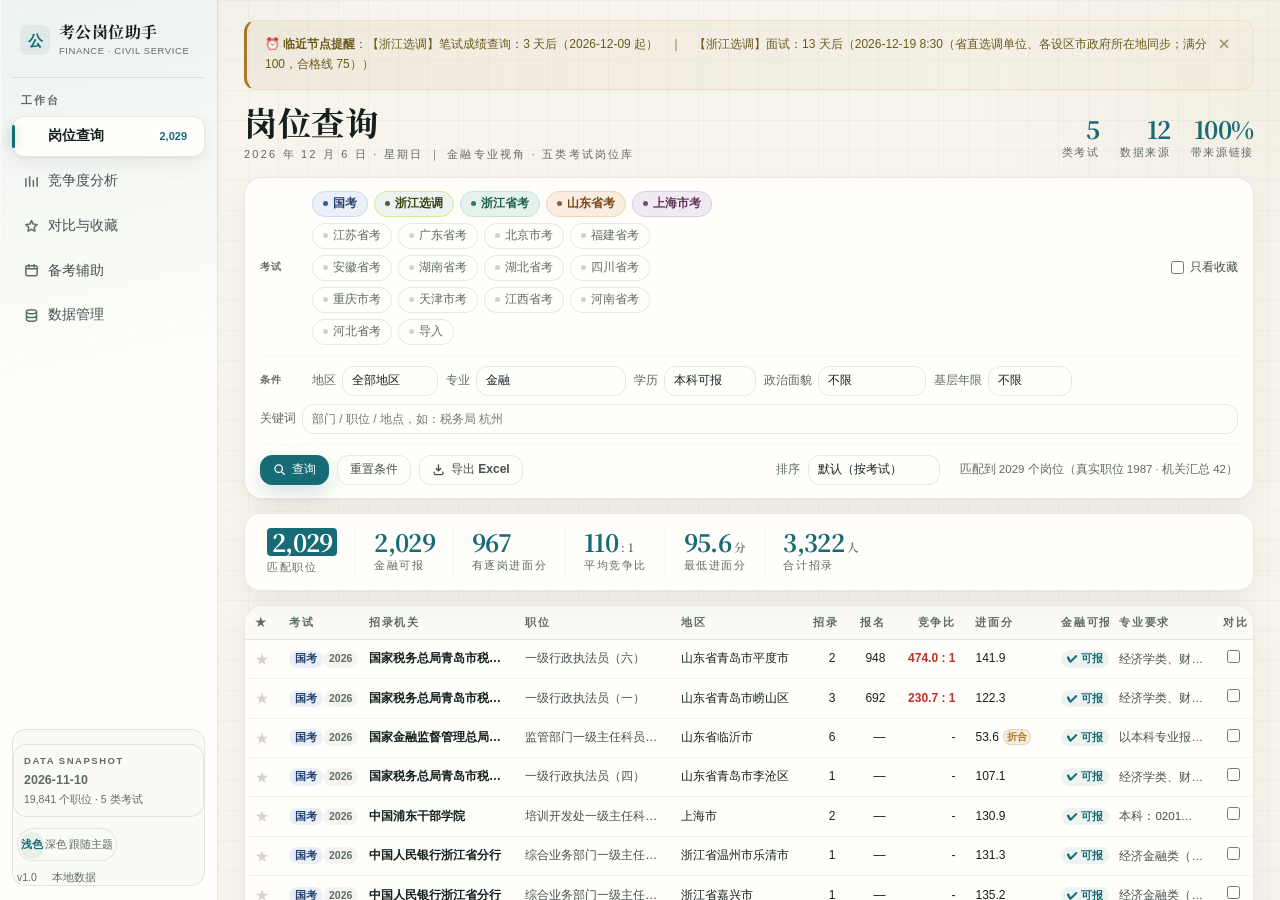
==== hub/modules/gongkao/index.html @ 9f4f44d5 "perf: gzip 考公逐岗与搜索索引，发布包 84MB→16MB - 考公 28 个逐岗 JSON 源移到 data-src/，发布为 .json.gz（64MB→3.8MB） - 搜索索引改为 " ====
<!DOCTYPE html>
<html lang="zh-CN" data-module="gongkao">
<head>
  <meta charset="UTF-8">
  <meta name="viewport" content="width=device-width, initial-scale=1.0">
  <title>考公岗位信息助手</title>
  <script>
    // 主题在 CSS 之前设置，避免深色用户启动时闪白；优先外壳传入的 hubtheme
    try {
      var t = (location.search.match(/[?&]hubtheme=(light|dark|auto)/) || [])[1] || localStorage.getItem('gk_theme') || 'light';
      var sys = window.matchMedia && matchMedia('(prefers-color-scheme: dark)').matches ? 'dark' : 'light';
      document.documentElement.dataset.theme = (t === 'auto') ? sys : t;
    } catch (e) {}
  </script>
  <link rel="stylesheet" href="../../vendor/fonts/noto-serif-sc/600.css">
  <link rel="stylesheet" href="../../vendor/fonts/noto-serif-sc/700.css">
  <link rel="stylesheet" href="style.css">
  <link rel="stylesheet" href="../../shared/hub-module.css">
</head>
<body>
<!-- 启动骨架屏：app.js 异步加载数据期间显示，加载完成后由 removeBootSplash() 淡出 -->
<div id="bootSplash" aria-hidden="true">
  <div class="boot-logo">公</div>
  <div class="boot-title">考公岗位信息助手</div>
  <div class="boot-bar"><i></i></div>
  <div class="boot-tip" id="bootTip">正在加载岗位数据…</div>
</div>
<div class="shell">

  <!-- ==================== 左栏 ==================== -->
  <aside class="sidebar">
    <div class="brand">
      <span class="logo">公</span>
      <div>
        <h1 class="brand-name">考公岗位助手</h1>
        <div class="brand-sub">FINANCE · CIVIL SERVICE</div>
      </div>
    </div>

    <div class="nav-label">工作台</div>
    <nav class="tabs" id="tabs">
      <button class="tab active" data-tab="search">
        <svg viewBox="0 0 16 16"><circle cx="7" cy="7" r="4.5"/><path d="M10.4 10.4L14 14" stroke-linecap="round"/></svg>
        <span class="tab-text">岗位查询</span>
        <span class="tab-badge" id="tabCount">—</span>
      </button>
      <button class="tab" data-tab="analysis">
        <svg viewBox="0 0 16 16"><path d="M2 13V5m4 8V3m4 10V7m4 6V4" stroke-linecap="round"/></svg>
        <span class="tab-text">竞争度分析</span>
      </button>
      <button class="tab" data-tab="compare">
        <svg viewBox="0 0 16 16"><path d="M8 1.7l1.8 3.7 4.1.6-3 2.9.7 4.1L8 11.1l-3.6 1.9.7-4.1-3-2.9 4.1-.6z" stroke-linejoin="round"/></svg>
        <span class="tab-text">对比与收藏</span>
        <span class="tab-badge" id="tabFavCount">0</span>
      </button>
      <button class="tab" data-tab="prep">
        <svg viewBox="0 0 16 16"><rect x="2" y="3" width="12" height="10.5" rx="1.6"/><path d="M2 6.2h12M5.2 1.6v2.6M10.8 1.6v2.6" stroke-linecap="round"/></svg>
        <span class="tab-text">备考辅助</span>
      </button>
      <button class="tab" data-tab="data">
        <svg viewBox="0 0 16 16"><ellipse cx="8" cy="4" rx="5.4" ry="2.2"/><path d="M2.6 4v8c0 1.2 2.4 2.2 5.4 2.2s5.4-1 5.4-2.2V4M2.6 8c0 1.2 2.4 2.2 5.4 2.2S13.4 9.2 13.4 8"/></svg>
        <span class="tab-text">数据管理</span>
      </button>
    </nav>

    <div class="side-foot">
      <div class="snap">
        <div class="snap-t">DATA SNAPSHOT</div>
        <div class="snap-d" id="snapDate">—</div>
        <div class="snap-n" id="snapCount">加载中…</div>
      </div>
      <div class="side-links">
        <div class="theme-seg" id="themeSeg" role="group" aria-label="界面主题">
          <button type="button" data-t="light">浅色</button>
          <button type="button" data-t="dark">深色</button>
          <button type="button" data-t="auto">跟随主题</button>
        </div>
      </div>
      <div class="side-links meta">
        <span id="appVersion">v1.0</span>
        <span class="sep">·</span>
        <span>本地数据</span>
      </div>
    </div>
  </aside>

  <!-- ==================== 主区 ==================== -->
  <main>
    <div id="reminderBanner" class="reminder-banner hidden"></div>

    <!-- ============ 岗位查询 ============ -->
    <section id="tab-search" class="tab-page active">
      <div class="page-head">
        <div>
          <h2>岗位查询</h2>
          <div class="meta" id="todayLabel">金融专业视角 · 五类考试岗位库</div>
        </div>
        <div class="head-stats">
          <div><b id="hExamCount">5</b><span>类考试</span></div>
          <div><b id="hSourceCount">12</b><span>数据来源</span></div>
          <div><b id="hCoverage">—</b><span>带来源链接</span></div>
        </div>
      </div>

      <div class="card filter-card">
        <div class="filter-row exam-row">
          <span class="filter-label" id="examChecksLabel">考试</span>
          <div class="checkboxes" id="examChecks" role="group" aria-labelledby="examChecksLabel">
            <label data-exam="国考"><input type="checkbox" value="国考" checked>国考</label>
            <label data-exam="浙江选调"><input type="checkbox" value="浙江选调" checked>浙江选调</label>
            <label data-exam="浙江省考"><input type="checkbox" value="浙江省考" checked>浙江省考</label>
            <label data-exam="山东省考"><input type="checkbox" value="山东省考" checked>山东省考</label>
            <label data-exam="上海市考"><input type="checkbox" value="上海市考" checked>上海市考</label>
            <label data-exam="江苏省考"><input type="checkbox" value="江苏省考">江苏省考</label>
            <label data-exam="广东省考"><input type="checkbox" value="广东省考">广东省考</label>
            <label data-exam="北京市考"><input type="checkbox" value="北京市考">北京市考</label>
            <label data-exam="福建省考"><input type="checkbox" value="福建省考">福建省考</label>
            <label data-exam="安徽省考"><input type="checkbox" value="安徽省考">安徽省考</label>
            <label data-exam="湖南省考"><input type="checkbox" value="湖南省考">湖南省考</label>
            <label data-exam="湖北省考"><input type="checkbox" value="湖北省考">湖北省考</label>
            <label data-exam="四川省考"><input type="checkbox" value="四川省考">四川省考</label>
            <label data-exam="重庆市考"><input type="checkbox" value="重庆市考">重庆市考</label>
            <label data-exam="天津市考"><input type="checkbox" value="天津市考">天津市考</label>
            <label data-exam="江西省考"><input type="checkbox" value="江西省考">江西省考</label>
            <label data-exam="河南省考"><input type="checkbox" value="河南省考">河南省考</label>
            <label data-exam="河北省考"><input type="checkbox" value="河北省考">河北省考</label>
            <label><input type="checkbox" value="自定义导入">导入</label>
          </div>
          <span class="spacer"></span>
          <label class="toggle"><input type="checkbox" id="fFavOnly">只看收藏</label>
        </div>

        <div class="filter-row cond-row">
          <span class="filter-label">条件</span>
          <div class="filter-item">
            <label for="fRegion">地区</label>
            <select id="fRegion">
              <option value="">全部</option>
            </select>
          </div>
          <div class="filter-item">
            <label for="fMajor">专业</label>
            <input id="fMajor" type="text" placeholder="金融 / 经济 / 不限" value="金融">
          </div>
          <div class="filter-item">
            <label for="fEdu">学历</label>
            <select id="fEdu">
              <option value="">不限</option>
              <option value="bachelor" selected>本科可报</option>
              <option value="master">要求硕士</option>
            </select>
          </div>
          <div class="filter-item">
            <label for="fPolitical">政治面貌</label>
            <select id="fPolitical">
              <option value="">不限</option>
              <option value="none">不限（群众）</option>
              <option value="ccp">中共党员</option>
            </select>
          </div>
          <div class="filter-item">
            <label for="fBase">基层年限</label>
            <select id="fBase">
              <option value="">不限</option>
              <option value="none">无要求</option>
              <option value="has">有要求</option>
            </select>
          </div>
          <div class="filter-item grow">
            <label for="fKeyword">关键词</label>
            <input id="fKeyword" type="text" placeholder="部门 / 职位 / 地点，如：税务局 杭州">
          </div>
        </div>

        <div class="filter-row actions">
          <button id="btnMatch" class="btn primary">
            <svg viewBox="0 0 16 16" fill="none" stroke="currentColor" stroke-width="1.6"><circle cx="7" cy="7" r="4.6"/><path d="M10.4 10.4L14 14" stroke-linecap="round"/></svg>
            查询
          </button>
          <button id="btnReset" class="btn">重置条件</button>
          <button id="btnExport" class="btn">
            <svg viewBox="0 0 16 16" fill="none" stroke="currentColor" stroke-width="1.6"><path d="M8 2.2v7.4m0 0l2.8-2.8M8 9.6L5.2 6.8" stroke-linecap="round" stroke-linejoin="round"/><path d="M2.6 11.4v1.2c0 .9.7 1.6 1.6 1.6h7.6c.9 0 1.6-.7 1.6-1.6v-1.2" stroke-linecap="round"/></svg>
            导出 Excel
          </button>
          <span class="spacer"></span>
          <label class="sort-hint" for="fSort">排序</label>
          <select id="fSort">
            <option value="default">默认（按考试）</option>
            <option value="ratioAsc">竞争比 低→高</option>
            <option value="ratioDesc">竞争比 高→低</option>
            <option value="scoreAsc">进面分 低→高</option>
            <option value="scoreDesc">进面分 高→低</option>
            <option value="quotaDesc">招录人数 多→少</option>
            <option value="quotaAsc">招录人数 少→多</option>
            <option value="applicantsDesc">报名人数 多→少</option>
            <option value="applicantsAsc">报名人数 少→多</option>
          </select>
          <span id="matchCount" class="match-count"></span>
        </div>
      </div>

      <div class="statbar" id="statbar">
        <div class="stat key">
          <div class="v" id="stTotal">—</div>
          <div class="k">匹配职位</div>
        </div>
        <div class="stat">
          <div class="v" id="stFin">—</div>
          <div class="k">金融可报</div>
        </div>
        <div class="stat">
          <div class="v" id="stScore">—</div>
          <div class="k">有逐岗进面分</div>
        </div>
        <div class="stat">
          <div class="v" id="stRatio">—</div>
          <div class="k">平均竞争比</div>
        </div>
        <div class="stat">
          <div class="v" id="stMin">—</div>
          <div class="k">最低进面分</div>
        </div>
        <div class="stat">
          <div class="v" id="stQuota">—</div>
          <div class="k">合计招录</div>
        </div>
      </div>

      <div class="card table-card">
        <div class="table-scroll">
          <table class="pos-table" id="resultTable">
            <thead>
              <tr>
                <th class="col-fav">★</th>
                <th class="col-exam">考试</th>
                <th class="col-dept">招录机关</th>
                <th class="col-pos">职位</th>
                <th class="col-loc">地区</th>
                <th class="num" data-sort="quota" data-label="招录" title="点击按招录人数排序">招录</th>
                <th class="num" data-sort="applicants" data-label="报名" title="点击按报名人数排序">报名</th>
                <th class="num" data-sort="ratio" data-label="竞争比" title="点击按竞争比排序（无数据沉底）">竞争比</th>
                <th data-sort="entryScore" data-label="进面分" title="点击按进面分排序（无数据沉底）。⚠️ 国考「特殊专业职位」（金融监管/证监会/边检等需加考专业科目的）进面分是折合分，满分 100，与普通职位的 200 分制不可直接比较，列表里已标「折合」">进面分</th>
                <th>金融可报</th>
                <th class="col-major">专业要求</th>
                <th class="col-cmp">对比</th>
              </tr>
            </thead>
            <tbody id="resultBody"></tbody>
          </table>
        </div>
        <div id="tableNote" class="table-note hidden"></div>
        <div id="emptyTip" class="empty-tip hidden">没有符合条件的岗位，试试放宽筛选条件（如清空专业关键词、学历选"不限"）。</div>
      </div>
      <div class="footnote">数据说明：内置数据整理自官方网站及公开报道，<b>报名人数为报名期截止/最新公开口径</b>，仅供参考；点击行可查看详情与数据来源。<b>「机关汇总」</b>条目为机关级推断（该机关共招 N 岗 M 人），不是可直接投递的具体职位，请以官方职位表为准。</div>
    </section>

    <!-- ============ 竞争度分析 ============ -->
    <section id="tab-analysis" class="tab-page">
      <div class="page-head">
        <div>
          <h2>竞争度分析</h2>
          <div class="meta">按数据集汇总招录规模、竞争比与「相对好考」岗位</div>
        </div>
      </div>
      <div class="cards-row" id="examStatCards"></div>
      <div class="card">
        <h3>热门岗位竞争比 TOP 15</h3>
        <p class="card-sub">仅统计有报名人数数据的岗位</p>
        <div id="ratioChart" class="chart"></div>
      </div>
      <div class="card">
        <h3>相对好考岗位</h3>
        <p class="card-sub">有数据岗位中竞争比最低的 10 个</p>
        <div id="easyChart" class="chart"></div>
      </div>
      <div class="card">
        <h3>金融专业考情速览</h3>
        <div id="insights" class="insights"></div>
      </div>
    </section>

    <!-- ============ 对比与收藏 ============ -->
    <section id="tab-compare" class="tab-page">
      <div class="page-head">
        <div>
          <h2>对比与收藏</h2>
          <div class="meta">收藏、横向对比与岗位评价（全部保存在本机）</div>
        </div>
      </div>
      <div class="card">
        <h3>我的收藏</h3>
        <div id="favList"></div>
      </div>
      <div class="card">
        <h3>岗位对比</h3>
        <p class="card-sub">最多 4 个，在查询结果勾选「对比」后点击下方按钮</p>
        <div class="filter-row actions">
          <button id="btnCompare" class="btn primary">生成对比表</button>
          <button id="btnClearCompare" class="btn">清空</button>
        </div>
        <div id="compareWrap"></div>
      </div>
      <div class="card">
        <h3>我的岗位评价</h3>
        <p class="card-sub">你在岗位详情页写的评价会汇总在这里（仅保存在本机）</p>
        <div id="reviewList"></div>
      </div>
    </section>

    <!-- ============ 备考辅助 ============ -->
    <section id="tab-prep" class="tab-page">
      <div class="page-head">
        <div>
          <h2>备考辅助</h2>
          <div class="meta">考试时间线、科目结构与任务清单</div>
        </div>
      </div>
      <div class="card">
        <h3>我的报考档案</h3>
        <p class="card-sub">数据只存在本机、随时可改（明年条件变了直接更新这里再点分析）。分析只做「硬性资格」判定：学历门槛、政治面貌、基层年限、应届年度、浙江选调的基本资格——专业匹配度仍以官方职位表目录为准。</p>
        <div class="profile-grid">
          <label>学历层次
            <select id="pfDegree">
              <option value="bachelor">本科在读</option>
              <option value="master">硕士在读</option>
            </select>
          </label>
          <label>毕业年份（应届届别）
            <select id="pfGradYear">
              <option value="2027">2027 届</option>
              <option value="2028" selected>2028 届</option>
              <option value="2029">2029 届</option>
            </select>
          </label>
          <label>政治面貌
            <select id="pfPolitical">
              <option value="none">群众</option>
              <option value="tuan">共青团员</option>
              <option value="ccp">中共党员（含预备）</option>
            </select>
          </label>
          <label>基层工作经历
            <select id="pfBase">
              <option value="none">无</option>
              <option value="has">有</option>
            </select>
          </label>
          <label class="pf-wide">专业（用于岗位查询预填）
            <input id="pfMajor" type="text" value="金融学" placeholder="如：金融学 / 金融">
          </label>
        </div>
        <div class="profile-conds">
          <b>浙江选调「四项条件之一」（常规选调报考资格，可多选）：</b>
          <label class="toggle"><input type="checkbox" id="pfCond2">担任班级委员 / 团支部委员 / 院系级学生会（研究生会、团委）中层副职及以上满 1 学年</label>
          <label class="toggle"><input type="checkbox" id="pfCond3">获「三好学生」「优秀毕业生」「优秀团员」等校级以上综合表彰</label>
          <label class="toggle"><input type="checkbox" id="pfCond4">获国家级奖学金或校级一等以上奖学金</label>
        </div>
        <div class="filter-row actions">
          <button id="btnProfileSave" class="btn primary">保存档案</button>
          <button id="btnProfileCheck" class="btn">分析「我能报哪些」</button>
          <button id="btnProfileApply" class="btn">把我的条件应用到岗位查询</button>
        </div>
        <div id="profileResult"></div>
      </div>
      <div class="card">
        <h3>重要时间节点</h3>
        <div id="timeline"></div>
      </div>
      <div class="cards-row" id="examStructureCards"></div>
      <div class="card">
        <h3>备考任务清单</h3>
        <p class="card-sub">自动保存到本机</p>
        <div class="new-task"><input id="newTask" type="text" placeholder="添加自定义任务，回车确认" aria-label="添加自定义备考任务"><button id="btnAddTask" class="btn">添加</button></div>
        <ul id="taskList" class="task-list"></ul>
      </div>
      <div class="card">
        <h3>备考建议</h3>
        <p class="card-sub">面向金融专业、以浙江省考与国考为主线的复习节奏</p>
        <div id="advice" class="advice"></div>
      </div>
    </section>

    <!-- ============ 数据管理 ============ -->
    <section id="tab-data" class="tab-page">
      <div class="page-head">
        <div>
          <h2>数据管理</h2>
          <div class="meta">数据完整度、各地市招录概况、导入与口径说明</div>
        </div>
      </div>
      <div class="card">
        <h3>内置数据概况</h3>
        <div id="dataSummary"></div>
        <p class="muted">内置数据整理自官方公告与公开报道，包含年份口径标注。报名人数实时数据仅在官方报名系统内公布。</p>
      </div>
      <div class="card">
        <h3>官方数据自动更新</h3>
        <p class="muted">应用每次启动后会静默检查国考官方专题（每天最多一次，不产生任何 AI 费用）。一旦官方发布报名人数等统计通报，自动写回本库并弹窗提示。也可以随时手动检查：</p>
        <div class="filter-row actions">
          <button id="btnCheckUpdate" class="btn primary">检查官方数据更新</button>
          <span class="muted" style="margin:0">数据源：国家公务员局专题站（dl.scs.gov.cn）</span>
        </div>
      </div>
      <div class="card">
        <h3>我的数据备份</h3>
        <p class="card-sub">收藏、评价、任务、报考档案、筛选偏好都保存在本机（localStorage）——导出一份 JSON 可防丢失，换电脑也能恢复。</p>
        <div class="filter-row actions">
          <button id="btnBackupExport" class="btn primary">
            <svg viewBox="0 0 16 16" fill="none" stroke="currentColor" stroke-width="1.6"><path d="M8 2.2v7.4m0 0l2.8-2.8M8 9.6L5.2 6.8" stroke-linecap="round" stroke-linejoin="round"/><path d="M2.6 11.4v1.2c0 .9.7 1.6 1.6 1.6h7.6c.9 0 1.6-.7 1.6-1.6v-1.2" stroke-linecap="round"/></svg>
            导出备份
          </button>
          <button id="btnBackupImport" class="btn">导入恢复</button>
          <input type="file" id="backupFile" accept=".json" style="display:none">
        </div>
      </div>
      <div class="card">
        <h3>使用偏好</h3>
        <label class="toggle" style="margin:4px 0 2px"><input type="checkbox" id="keepFiltersToggle">记住上次筛选条件（关闭时每次启动恢复默认：金融 + 本科可报 + 全选考试）</label>
      </div>
      <div class="card">
        <h3>导入最新岗位表</h3>
        <p class="muted">支持导入从官方下载的职位表。系统会自动识别常见列名（招录机关、职位名称、招录人数、专业、学历、报名人数等），导入前可预览。导入的数据与内置数据合并展示，可随时清除。</p>
        <input type="file" id="importFile" accept=".xlsx,.xls,.csv" style="display:none">
        <div class="filter-row actions">
          <button id="btnImport" class="btn primary">选择文件导入</button>
          <button id="btnClearImport" class="btn danger">清除导入数据</button>
        </div>
        <div id="importPreview"></div>
      </div>
      <div class="card">
        <h3>数据口径说明</h3>
        <ul class="note-list">
          <li><b>报名人数</b>：官方仅在报名期内公布（国考每天更新过审人数，省考口径不一），本工具内置的是截止/最新公开口径。</li>
          <li><b>录取人数</b>：即"招录人数"（计划招录）；实际录用人数以官方公示为准，通常与计划数接近。</li>
          <li><b>进面分数线</b>：为该岗位进入面试的最低笔试折合分，不同考试折算方式不同，跨考试不可直接比较。</li>
          <li><b>岗位评价</b>：内置简评为综合网络公开信息整理，主观仅供参考；"我的评价"仅保存在本机。</li>
        </ul>
      </div>
    </section>
  </main>
</div>

<!-- 岗位详情弹窗 -->
<div id="modalMask" class="modal-mask hidden">
  <div class="modal" id="modalBox"></div>
</div>

<script>
  // 页头日期（不依赖 app.js）
  (function () {
    const d = new Date();
    const w = ['日', '一', '二', '三', '四', '五', '六'][d.getDay()];
    const el = document.getElementById('todayLabel');
    if (el) el.textContent = `${d.getFullYear()} 年 ${d.getMonth() + 1} 月 ${d.getDate()} 日 · 星期${w} ｜ 金融专业视角 · 五类考试岗位库`;
  })();
</script>
<script src="lib/xlsx.full.min.js"></script>
<script src="app.js?v=20261110c"></script>
<script src="../../shared/hub-bridge.js"></script>
</body>
</html>
---- hub/vendor/fonts/noto-serif-sc/600.css ----
/* noto-serif-sc-[4]-600-normal */
@font-face {
  font-family: 'Noto Serif SC';
  font-style: normal;
  font-display: swap;
  font-weight: 600;
  src: url(./files/noto-serif-sc-4-600-normal.woff2) format('woff2');
  unicode-range: U+1f1e9-1f1f5,U+1f1f7-1f1ff,U+1f21a,U+1f232,U+1f234-1f237,U+1f250-1f251,U+1f300,U+1f302-1f308,U+1f30a-1f311,U+1f315,U+1f319-1f320,U+1f324,U+1f327,U+1f32a,U+1f32c-1f32d,U+1f330-1f357,U+1f359-1f37e;
}

/* noto-serif-sc-[5]-600-normal */
@font-face {
  font-family: 'Noto Serif SC';
  font-style: normal;
  font-display: swap;
  font-weight: 600;
  src: url(./files/noto-serif-sc-5-600-normal.woff2) format('woff2');
  unicode-range: U+fee3,U+fef3,U+ff03-ff04,U+ff07,U+ff0a,U+ff17-ff19,U+ff1c-ff1d,U+ff20-ff3a,U+ff3c,U+ff3e-ff5b,U+ff5d,U+ff61-ff65,U+ff67-ff6a,U+ff6c,U+ff6f-ff78,U+ff7a-ff7d,U+ff80-ff84,U+ff86,U+ff89-ff8e,U+ff92,U+ff97-ff9b,U+ff9d-ff9f,U+ffe0-ffe4,U+ffe6,U+ffe9,U+ffeb,U+ffed,U+fffc,U+1f004,U+1f170-1f171,U+1f192-1f195,U+1f198-1f19a,U+1f1e6-1f1e8;
}

/* noto-serif-sc-[6]-600-normal */
@font-face {
  font-family: 'Noto Serif SC';
  font-style: normal;
  font-display: swap;
  font-weight: 600;
  src: url(./files/noto-serif-sc-6-600-normal.woff2) format('woff2');
  unicode-range: U+f0a7,U+f0b2,U+f0b7,U+f0c9,U+f0d8,U+f0da,U+f0dc-f0dd,U+f0e0,U+f0e6,U+f0eb,U+f0fc,U+f101,U+f104-f105,U+f107,U+f10b,U+f11b,U+f14b,U+f18a,U+f193,U+f1d6-f1d7,U+f244,U+f27a,U+f296,U+f2ae,U+f471,U+f4b3,U+f610-f611,U+f880-f881,U+f8ec,U+f8f5,U+f8ff,U+f901,U+f90a,U+f92c-f92d,U+f934,U+f937,U+f941,U+f965,U+f967,U+f969,U+f96b,U+f96f,U+f974,U+f978-f979,U+f97e,U+f981,U+f98a,U+f98e,U+f997,U+f99c,U+f9b2,U+f9b5,U+f9ba,U+f9be,U+f9ca,U+f9d0-f9d1,U+f9dd,U+f9e0-f9e1,U+f9e4,U+f9f7,U+fa00-fa01,U+fa08,U+fa0a,U+fa11,U+fb01-fb02,U+fdfc,U+fe0e,U+fe30-fe31,U+fe33-fe44,U+fe49-fe52,U+fe54-fe57,U+fe59-fe66,U+fe68-fe6b,U+fe8e,U+fe92-fe93,U+feae,U+feb8,U+fecb-fecc,U+fee0;
}

/* noto-serif-sc-[21]-600-normal */
@font-face {
  font-family: 'Noto Serif SC';
  font-style: normal;
  font-display: swap;
  font-weight: 600;
  src: url(./files/noto-serif-sc-21-600-normal.woff2) format('woff2');
  unicode-range: U+9f83,U+9f85-9f8d,U+9f90-9f91,U+9f94-9f96,U+9f98,U+9f9b-9f9c,U+9f9e,U+9fa0,U+9fa2,U+9ff0-9fff,U+a001,U+a007,U+a025,U+a046-a047,U+a057,U+a072,U+a078-a079,U+a083,U+a085,U+a100,U+a118,U+a132,U+a134,U+a1f4,U+a242,U+a4a6,U+a4aa,U+a4b0-a4b1,U+a4b3,U+a9c1-a9c2,U+ac00-ac01,U+ac04,U+ac08,U+ac10-ac11,U+ac13-ac16,U+ac19,U+ac1c-ac1d,U+ac24,U+ac70-ac71,U+ac74,U+ac77-ac78,U+ac80-ac81,U+ac83,U+ac8c,U+ac90,U+ac9f-aca0,U+aca8-aca9,U+acac,U+acb0,U+acbd,U+acc1,U+acc4,U+ace0-ace1,U+ace4,U+ace8,U+acf3,U+acf5,U+acfc-acfd,U+ad00,U+ad0c,U+ad11,U+ad1c,U+ad34,U+ad50,U+ad64,U+ad6c,U+ad70,U+ad74,U+ad7f,U+ad81,U+ad8c,U+adc0,U+adc8,U+addc,U+ade0,U+adf8-adf9,U+adfc,U+ae00,U+ae08-ae09,U+ae0b,U+ae30,U+ae34,U+ae38,U+ae40,U+ae4a,U+ae4c,U+ae54,U+ae68,U+aebc,U+aed8,U+af2c-af2d;
}

/* noto-serif-sc-[22]-600-normal */
@font-face {
  font-family: 'Noto Serif SC';
  font-style: normal;
  font-display: swap;
  font-weight: 600;
  src: url(./files/noto-serif-sc-22-600-normal.woff2) format('woff2');
  unicode-range: U+9e30-9e33,U+9e35-9e3b,U+9e3e,U+9e40-9e44,U+9e46-9e4e,U+9e51,U+9e53,U+9e55-9e58,U+9e5a-9e5c,U+9e5e-9e63,U+9e66-9e6e,U+9e71,U+9e73,U+9e75,U+9e78-9e79,U+9e7c-9e7e,U+9e82,U+9e86-9e88,U+9e8b-9e8c,U+9e90-9e91,U+9e93,U+9e95,U+9e97,U+9e9d,U+9ea4-9ea5,U+9ea9-9eaa,U+9eb4-9eb5,U+9eb8-9eba,U+9ebc-9ebf,U+9ec3,U+9ec9,U+9ecd,U+9ed0,U+9ed2-9ed3,U+9ed5-9ed6,U+9ed9,U+9edc-9edd,U+9edf-9ee0,U+9ee2,U+9ee5,U+9ee7-9eea,U+9eef,U+9ef1,U+9ef3-9ef4,U+9ef6,U+9ef9,U+9efb-9efc,U+9efe,U+9f0b,U+9f0d,U+9f10,U+9f14,U+9f17,U+9f19,U+9f22,U+9f29,U+9f2c,U+9f2f,U+9f31,U+9f37,U+9f39,U+9f3d-9f3e,U+9f41,U+9f4a-9f4b,U+9f51-9f52,U+9f61-9f63,U+9f66-9f67,U+9f80-9f81;
}

/* noto-serif-sc-[23]-600-normal */
@font-face {
  font-family: 'Noto Serif SC';
  font-style: normal;
  font-display: swap;
  font-weight: 600;
  src: url(./files/noto-serif-sc-23-600-normal.woff2) format('woff2');
  unicode-range: U+9c82-9c83,U+9c85-9c8c,U+9c8e-9c92,U+9c94-9c9b,U+9c9e-9ca3,U+9ca5-9ca7,U+9ca9,U+9cab,U+9cad-9cae,U+9cb1-9cb7,U+9cb9-9cbd,U+9cbf-9cc0,U+9cc3,U+9cc5-9cc7,U+9cc9-9cd1,U+9cd3-9cda,U+9cdc-9cdd,U+9cdf,U+9ce1-9ce3,U+9ce5,U+9ce9,U+9cee-9cef,U+9cf3-9cf4,U+9cf6,U+9cfc-9cfd,U+9d02,U+9d08-9d09,U+9d12,U+9d1b,U+9d1e,U+9d26,U+9d28,U+9d37,U+9d3b,U+9d3f,U+9d51,U+9d59,U+9d5c-9d5d,U+9d5f-9d61,U+9d6c,U+9d70,U+9d72,U+9d7a,U+9d7e,U+9d84,U+9d89,U+9d8f,U+9d92,U+9daf,U+9db4,U+9db8,U+9dbc,U+9dc4,U+9dc7,U+9dc9,U+9dd7,U+9ddf,U+9df2,U+9df9-9dfa,U+9e0a,U+9e11,U+9e1a,U+9e1e,U+9e20,U+9e22,U+9e28-9e2c,U+9e2e-9e2f;
}

/* noto-serif-sc-[24]-600-normal */
@font-face {
  font-family: 'Noto Serif SC';
  font-style: normal;
  font-display: swap;
  font-weight: 600;
  src: url(./files/noto-serif-sc-24-600-normal.woff2) format('woff2');
  unicode-range: U+9a80,U+9a83,U+9a85,U+9a88-9a8a,U+9a8d-9a8e,U+9a90,U+9a92-9a93,U+9a95-9a96,U+9a98-9a99,U+9a9b-9aa2,U+9aa5,U+9aa7,U+9aaf-9ab1,U+9ab5-9ab6,U+9ab9-9aba,U+9ac0-9ac4,U+9ac8,U+9acb-9acc,U+9ace-9acf,U+9ad1-9ad2,U+9ad9,U+9adf,U+9ae1,U+9ae3,U+9aea-9aeb,U+9aed-9aef,U+9af4,U+9af9,U+9afb,U+9b03-9b04,U+9b06,U+9b08,U+9b0d,U+9b0f-9b10,U+9b13,U+9b18,U+9b1a,U+9b1f,U+9b22-9b23,U+9b25,U+9b27-9b28,U+9b2a,U+9b2f,U+9b31-9b32,U+9b3b,U+9b43,U+9b46-9b49,U+9b4d-9b4e,U+9b51,U+9b56,U+9b58,U+9b5a,U+9b5c,U+9b5f,U+9b61-9b62,U+9b6f,U+9b77,U+9b80,U+9b88,U+9b8b,U+9b8e,U+9b91,U+9b9f-9ba0,U+9ba8,U+9baa-9bab,U+9bad-9bae,U+9bb0-9bb1,U+9bb8,U+9bc9-9bca,U+9bd3,U+9bd6,U+9bdb,U+9be8,U+9bf0-9bf1,U+9c02,U+9c10,U+9c15,U+9c24,U+9c2d,U+9c32,U+9c39,U+9c3b,U+9c40,U+9c47-9c49,U+9c53,U+9c57,U+9c64,U+9c72,U+9c77-9c78,U+9c7b,U+9c7f-9c80;
}

/* noto-serif-sc-[25]-600-normal */
@font-face {
  font-family: 'Noto Serif SC';
  font-style: normal;
  font-display: swap;
  font-weight: 600;
  src: url(./files/noto-serif-sc-25-600-normal.woff2) format('woff2');
  unicode-range: U+98dd,U+98e1-98e2,U+98e7-98ea,U+98ec,U+98ee-98ef,U+98f2,U+98f4,U+98fc-98fe,U+9903,U+9905,U+9908,U+990a,U+990c-990d,U+9913-9914,U+9918,U+991a-991b,U+991e,U+9921,U+9928,U+992c,U+992e,U+9935,U+9938-9939,U+993d-993e,U+9945,U+994b-994c,U+9951-9952,U+9954-9955,U+9957,U+995e,U+9963,U+9966-9969,U+996b-996c,U+996f,U+9974-9975,U+9977-9979,U+997d-997e,U+9980-9981,U+9983-9984,U+9987,U+998a-998b,U+998d-9991,U+9993-9995,U+9997-9998,U+99a5,U+99ab,U+99ad-99ae,U+99b1,U+99b3-99b4,U+99bc,U+99bf,U+99c1,U+99c3-99c6,U+99cc,U+99d0,U+99d2,U+99d5,U+99db,U+99dd,U+99e1,U+99ed,U+99f1,U+99ff,U+9a01,U+9a03-9a04,U+9a0e-9a0f,U+9a11-9a13,U+9a19,U+9a1b,U+9a28,U+9a2b,U+9a30,U+9a32,U+9a37,U+9a40,U+9a45,U+9a4a,U+9a4d-9a4e,U+9a52,U+9a55,U+9a57,U+9a5a-9a5b,U+9a5f,U+9a62,U+9a65,U+9a69,U+9a6b,U+9a6e,U+9a75,U+9a77-9a7a,U+9a7d;
}

/* noto-serif-sc-[26]-600-normal */
@font-face {
  font-family: 'Noto Serif SC';
  font-style: normal;
  font-display: swap;
  font-weight: 600;
  src: url(./files/noto-serif-sc-26-600-normal.woff2) format('woff2');
  unicode-range: U+975b-975c,U+9763,U+9765-9766,U+976c-976d,U+9773,U+9776,U+977a,U+977c,U+9784-9785,U+978e-978f,U+9791-9792,U+9794-9795,U+9798,U+979a,U+979e,U+97a3,U+97a5-97a6,U+97a8,U+97ab-97ac,U+97ae-97af,U+97b2,U+97b4,U+97c6,U+97cb-97cc,U+97d3,U+97d8,U+97dc,U+97e1,U+97ea-97eb,U+97ee,U+97fb,U+97fe-97ff,U+9801-9803,U+9805-9806,U+9808,U+980c,U+9810-9814,U+9817-9818,U+981e,U+9820-9821,U+9824,U+9828,U+982b-982d,U+9830,U+9834,U+9838-9839,U+983c,U+9846,U+984d-984f,U+9851-9852,U+9854-9855,U+9857-9858,U+985a-985b,U+9862-9863,U+9865,U+9867,U+986b,U+986f-9871,U+9877-9878,U+987c,U+9880,U+9883,U+9885,U+9889,U+988b-988f,U+9893-9895,U+9899-989b,U+989e-989f,U+98a1-98a2,U+98a5-98a7,U+98a9,U+98af,U+98b1,U+98b6,U+98ba,U+98be,U+98c3-98c4,U+98c6-98c8,U+98cf-98d6,U+98da-98db;
}

/* noto-serif-sc-[27]-600-normal */
@font-face {
  font-family: 'Noto Serif SC';
  font-style: normal;
  font-display: swap;
  font-weight: 600;
  src: url(./files/noto-serif-sc-27-600-normal.woff2) format('woff2');
  unicode-range: U+95c4-95ca,U+95cc-95cd,U+95d4-95d6,U+95d8,U+95e1-95e2,U+95e9,U+95f0-95f1,U+95f3,U+95f6,U+95fc,U+95fe-95ff,U+9602-9604,U+9606-960d,U+960f,U+9611-9613,U+9615-9617,U+9619-961b,U+961d,U+9621,U+9628,U+962f,U+963c-963e,U+9641-9642,U+9649,U+9654,U+965b-965f,U+9661,U+9663,U+9665,U+9667-9668,U+966c,U+9670,U+9672-9674,U+9678,U+967a,U+967d,U+9682,U+9685,U+9688,U+968a,U+968d-968e,U+9695,U+9697-9698,U+969e,U+96a0,U+96a3-96a4,U+96a8,U+96aa,U+96b0-96b1,U+96b3-96b4,U+96b7-96b9,U+96bb-96bd,U+96c9,U+96cb,U+96ce,U+96d1-96d2,U+96d6,U+96d9,U+96db-96dc,U+96de,U+96e0,U+96e3,U+96e9,U+96eb,U+96f0-96f2,U+96f9,U+96ff,U+9701-9702,U+9705,U+9708,U+970a,U+970e-970f,U+9711,U+9719,U+9727,U+972a,U+972d,U+9730,U+973d,U+9742,U+9744,U+9748-9749,U+9750-9751,U+975a;
}

/* noto-serif-sc-[28]-600-normal */
@font-face {
  font-family: 'Noto Serif SC';
  font-style: normal;
  font-display: swap;
  font-weight: 600;
  src: url(./files/noto-serif-sc-28-600-normal.woff2) format('woff2');
  unicode-range: U+94f5,U+94f7,U+94f9,U+94fb-94fd,U+94ff,U+9503-9504,U+9506-9507,U+9509-950a,U+950d-950f,U+9511-9518,U+951a-9520,U+9522,U+9528-952d,U+9530-953a,U+953c-953f,U+9543-9546,U+9548-9550,U+9552-9555,U+9557-955b,U+955d-9568,U+956a-956d,U+9570-9574,U+9583,U+9586,U+9589,U+958e-958f,U+9591-9592,U+9594,U+9598-9599,U+959e-95a0,U+95a2-95a6,U+95a8-95b2,U+95b4,U+95b8-95c3;
}

/* noto-serif-sc-[29]-600-normal */
@font-face {
  font-family: 'Noto Serif SC';
  font-style: normal;
  font-display: swap;
  font-weight: 600;
  src: url(./files/noto-serif-sc-29-600-normal.woff2) format('woff2');
  unicode-range: U+941c-942b,U+942d-942e,U+9432-9433,U+9435,U+9438,U+943a,U+943e,U+9444,U+944a,U+9451-9452,U+945a,U+9462-9463,U+9465,U+9470-9487,U+948a-9492,U+9494-9498,U+949a,U+949c-949d,U+94a1,U+94a3-94a4,U+94a8,U+94aa-94ad,U+94af,U+94b2,U+94b4-94ba,U+94bc-94c0,U+94c4,U+94c6-94db,U+94de-94ec,U+94ee-94f1,U+94f3;
}

/* noto-serif-sc-[30]-600-normal */
@font-face {
  font-family: 'Noto Serif SC';
  font-style: normal;
  font-display: swap;
  font-weight: 600;
  src: url(./files/noto-serif-sc-30-600-normal.woff2) format('woff2');
  unicode-range: U+92ec-92ed,U+92f0,U+92f3,U+92f8,U+92fc,U+9304,U+9306,U+9310,U+9312,U+9315,U+9318,U+931a,U+931e,U+9320-9322,U+9324,U+9326-9329,U+932b-932c,U+932f,U+9331-9332,U+9335-9336,U+933e,U+9340-9341,U+934a-9360,U+9362-9363,U+9365-936b,U+936e,U+9375,U+937e,U+9382,U+938a,U+938c,U+938f,U+9393-9394,U+9396-9397,U+939a,U+93a2,U+93a7,U+93ac-93cd,U+93d0-93d1,U+93d6-93d8,U+93de-93df,U+93e1-93e2,U+93e4,U+93f8,U+93fb,U+93fd,U+940e-941a;
}

/* noto-serif-sc-[31]-600-normal */
@font-face {
  font-family: 'Noto Serif SC';
  font-style: normal;
  font-display: swap;
  font-weight: 600;
  src: url(./files/noto-serif-sc-31-600-normal.woff2) format('woff2');
  unicode-range: U+9163-9164,U+9169,U+9170,U+9172,U+9174,U+9179-917a,U+917d-917e,U+9182-9183,U+9185,U+918c-918d,U+9190-9191,U+919a,U+919c,U+91a1-91a4,U+91a8,U+91aa-91af,U+91b4-91b5,U+91b8,U+91ba,U+91be,U+91c0-91c1,U+91c6,U+91c8,U+91cb,U+91d0,U+91d2,U+91d7-91d8,U+91dd,U+91e3,U+91e6-91e7,U+91ed,U+91f0,U+91f5,U+91f9,U+9200,U+9205,U+9207-920a,U+920d-920e,U+9210,U+9214-9215,U+921c,U+921e,U+9221,U+9223-9227,U+9229-922a,U+922d,U+9234-9235,U+9237,U+9239-923a,U+923c-9240,U+9244-9246,U+9249,U+924e-924f,U+9251,U+9253,U+9257,U+925b,U+925e,U+9262,U+9264-9266,U+9268,U+926c,U+926f,U+9271,U+927b,U+927e,U+9280,U+9283,U+9285-928a,U+928e,U+9291,U+9293,U+9296,U+9298,U+929c-929d,U+92a8,U+92ab-92ae,U+92b3,U+92b6-92b7,U+92b9,U+92c1,U+92c5-92c6,U+92c8,U+92cc,U+92d0,U+92d2,U+92e4,U+92ea;
}

/* noto-serif-sc-[32]-600-normal */
@font-face {
  font-family: 'Noto Serif SC';
  font-style: normal;
  font-display: swap;
  font-weight: 600;
  src: url(./files/noto-serif-sc-32-600-normal.woff2) format('woff2');
  unicode-range: U+9004,U+900b,U+9011,U+9015-9016,U+901e,U+9021,U+9026,U+902d,U+902f,U+9031,U+9035-9036,U+9039-903a,U+9041,U+9044-9046,U+904a,U+904f-9052,U+9054-9055,U+9058-9059,U+905b-905e,U+9060-9062,U+9068-9069,U+906f,U+9072,U+9074,U+9076-907a,U+907c-907d,U+9081,U+9083,U+9085,U+9087-908b,U+908f,U+9095,U+9097,U+9099-909b,U+909d,U+90a0-90a1,U+90a8-90a9,U+90ac,U+90b0,U+90b2-90b4,U+90b6,U+90b8,U+90ba,U+90bd-90be,U+90c3-90c5,U+90c7-90c8,U+90cf-90d0,U+90d3,U+90d5,U+90d7,U+90da-90dc,U+90de,U+90e2,U+90e4,U+90e6-90e7,U+90ea-90eb,U+90ef,U+90f4-90f5,U+90f7,U+90fe-9100,U+9104,U+9109,U+910c,U+9112,U+9114-9115,U+9118,U+911c,U+911e,U+9120,U+9122-9123,U+9127,U+912d,U+912f-9132,U+9139-913a,U+9143,U+9146,U+9149-914a,U+914c,U+914e-9150,U+9154,U+9157,U+915a,U+915d-915e,U+9161-9162;
}

/* noto-serif-sc-[33]-600-normal */
@font-face {
  font-family: 'Noto Serif SC';
  font-style: normal;
  font-display: swap;
  font-weight: 600;
  src: url(./files/noto-serif-sc-33-600-normal.woff2) format('woff2');
  unicode-range: U+8e41-8e42,U+8e47,U+8e49-8e4b,U+8e50-8e53,U+8e59-8e5a,U+8e5f-8e60,U+8e64,U+8e69,U+8e6c,U+8e70,U+8e74,U+8e76,U+8e7a-8e7c,U+8e7f,U+8e84-8e85,U+8e87,U+8e89,U+8e8b,U+8e8d,U+8e8f-8e90,U+8e94,U+8e99,U+8e9c,U+8e9e,U+8eaa,U+8eac,U+8eb0,U+8eb6,U+8ec0,U+8ec6,U+8eca-8ece,U+8ed2,U+8eda,U+8edf,U+8ee2,U+8eeb,U+8ef8,U+8efb-8efe,U+8f03,U+8f09,U+8f0b,U+8f12-8f15,U+8f1b,U+8f1d,U+8f1f,U+8f29-8f2a,U+8f2f,U+8f36,U+8f38,U+8f3b,U+8f3e-8f3f,U+8f44-8f45,U+8f49,U+8f4d-8f4e,U+8f5f,U+8f6b,U+8f6d,U+8f71-8f73,U+8f75-8f76,U+8f78-8f7a,U+8f7c,U+8f7e,U+8f81-8f82,U+8f84,U+8f87,U+8f8a-8f8b,U+8f8d-8f8f,U+8f94-8f95,U+8f97-8f9a,U+8fa6,U+8fad-8faf,U+8fb2,U+8fb5-8fb7,U+8fba-8fbc,U+8fbf,U+8fc2,U+8fcb,U+8fcd,U+8fd3,U+8fd5,U+8fd7,U+8fda,U+8fe2-8fe5,U+8fe8-8fe9,U+8fee,U+8ff3-8ff4,U+8ff8,U+8ffa;
}

/* noto-serif-sc-[34]-600-normal */
@font-face {
  font-family: 'Noto Serif SC';
  font-style: normal;
  font-display: swap;
  font-weight: 600;
  src: url(./files/noto-serif-sc-34-600-normal.woff2) format('woff2');
  unicode-range: U+8cbd,U+8cbf-8cc4,U+8cc7-8cc8,U+8cca,U+8ccd,U+8cd1,U+8cd3,U+8cdb-8cdc,U+8cde,U+8ce0,U+8ce2-8ce4,U+8ce6-8ce8,U+8cea,U+8ced,U+8cf4,U+8cf8,U+8cfa,U+8cfc-8cfd,U+8d04-8d05,U+8d07-8d08,U+8d0a,U+8d0d,U+8d0f,U+8d13-8d14,U+8d16,U+8d1b,U+8d20,U+8d30,U+8d32-8d33,U+8d36,U+8d3b,U+8d3d,U+8d40,U+8d42-8d43,U+8d45-8d46,U+8d48-8d4a,U+8d4d,U+8d51,U+8d53,U+8d55,U+8d59,U+8d5c-8d5d,U+8d5f,U+8d61,U+8d66-8d67,U+8d6a,U+8d6d,U+8d71,U+8d73,U+8d84,U+8d90-8d91,U+8d94-8d95,U+8d99,U+8da8,U+8daf,U+8db1,U+8db5,U+8db8,U+8dba,U+8dbc,U+8dbf,U+8dc2,U+8dc4,U+8dc6,U+8dcb,U+8dce-8dcf,U+8dd6-8dd7,U+8dda-8ddb,U+8dde,U+8de1,U+8de3-8de4,U+8de9,U+8deb-8dec,U+8df0-8df1,U+8df6-8dfd,U+8e05,U+8e07,U+8e09-8e0a,U+8e0c,U+8e0e,U+8e10,U+8e14,U+8e1d-8e1f,U+8e23,U+8e26,U+8e2b-8e31,U+8e34-8e35,U+8e39-8e3a,U+8e3d,U+8e40;
}

/* noto-serif-sc-[35]-600-normal */
@font-face {
  font-family: 'Noto Serif SC';
  font-style: normal;
  font-display: swap;
  font-weight: 600;
  src: url(./files/noto-serif-sc-35-600-normal.woff2) format('woff2');
  unicode-range: U+8b80,U+8b83,U+8b8a,U+8b8c,U+8b90,U+8b93,U+8b99-8b9a,U+8ba0,U+8ba3,U+8ba5-8ba7,U+8baa-8bac,U+8bb4-8bb5,U+8bb7,U+8bb9,U+8bc2-8bc3,U+8bc5,U+8bcb-8bcc,U+8bce-8bd0,U+8bd2-8bd4,U+8bd6,U+8bd8-8bd9,U+8bdc,U+8bdf,U+8be3-8be4,U+8be7-8be9,U+8beb-8bec,U+8bee,U+8bf0,U+8bf2-8bf3,U+8bf6,U+8bf9,U+8bfc-8bfd,U+8bff-8c00,U+8c02,U+8c04,U+8c06-8c07,U+8c0c,U+8c0f,U+8c11-8c12,U+8c14-8c1b,U+8c1d-8c21,U+8c24-8c25,U+8c27,U+8c2a-8c2c,U+8c2e-8c30,U+8c32-8c36,U+8c3f,U+8c47-8c4c,U+8c4e-8c50,U+8c54-8c56,U+8c62,U+8c68,U+8c6c,U+8c73,U+8c78,U+8c7a,U+8c82,U+8c85,U+8c89-8c8a,U+8c8d-8c8e,U+8c90,U+8c93-8c94,U+8c98,U+8c9d-8c9e,U+8ca0-8ca2,U+8ca7-8cac,U+8caf-8cb0,U+8cb3-8cb4,U+8cb6-8cb9,U+8cbb-8cbc;
}

/* noto-serif-sc-[36]-600-normal */
@font-face {
  font-family: 'Noto Serif SC';
  font-style: normal;
  font-display: swap;
  font-weight: 600;
  src: url(./files/noto-serif-sc-36-600-normal.woff2) format('woff2');
  unicode-range: U+8a15-8a18,U+8a1a-8a1b,U+8a1d,U+8a1f,U+8a22-8a23,U+8a25,U+8a2b,U+8a2d,U+8a31,U+8a33-8a34,U+8a36-8a38,U+8a3a,U+8a3c,U+8a3e,U+8a40-8a41,U+8a46,U+8a48,U+8a50,U+8a52,U+8a54-8a55,U+8a58,U+8a5b,U+8a5d-8a63,U+8a66,U+8a69-8a6b,U+8a6d-8a6e,U+8a70,U+8a72-8a73,U+8a7a,U+8a85,U+8a87,U+8a8a,U+8a8c-8a8d,U+8a90-8a92,U+8a95,U+8a98,U+8aa0-8aa1,U+8aa3-8aa6,U+8aa8-8aa9,U+8aac-8aae,U+8ab0,U+8ab2,U+8ab8-8ab9,U+8abc,U+8abe-8abf,U+8ac7,U+8acf,U+8ad2,U+8ad6-8ad7,U+8adb-8adc,U+8adf,U+8ae1,U+8ae6-8ae8,U+8aeb,U+8aed-8aee,U+8af1,U+8af3-8af4,U+8af7-8af8,U+8afa,U+8afe,U+8b00-8b02,U+8b07,U+8b0a,U+8b0c,U+8b0e,U+8b10,U+8b17,U+8b19,U+8b1b,U+8b1d,U+8b20-8b21,U+8b26,U+8b28,U+8b2c,U+8b33,U+8b39,U+8b3e-8b3f,U+8b41,U+8b45,U+8b49,U+8b4c,U+8b4f,U+8b57-8b58,U+8b5a,U+8b5c,U+8b5e,U+8b60,U+8b6c,U+8b6f-8b70,U+8b72,U+8b74,U+8b77,U+8b7d;
}

/* noto-serif-sc-[37]-600-normal */
@font-face {
  font-family: 'Noto Serif SC';
  font-style: normal;
  font-display: swap;
  font-weight: 600;
  src: url(./files/noto-serif-sc-37-600-normal.woff2) format('woff2');
  unicode-range: U+8882,U+8884-8886,U+8888,U+888f,U+8892-8893,U+889b,U+88a2,U+88a4,U+88a6,U+88a8,U+88aa,U+88ae,U+88b1,U+88b4,U+88b7,U+88bc,U+88c0,U+88c6-88c9,U+88ce-88cf,U+88d1-88d3,U+88d8,U+88db-88dd,U+88df,U+88e1-88e3,U+88e5,U+88e8,U+88ec,U+88f0-88f1,U+88f3-88f4,U+88fc-88fe,U+8900,U+8902,U+8906-8907,U+8909-890c,U+8912-8915,U+8918-891b,U+8921,U+8925,U+892b,U+8930,U+8932,U+8934,U+8936,U+893b,U+893d,U+8941,U+894c,U+8955-8956,U+8959,U+895c,U+895e-8960,U+8966,U+896a,U+896c,U+896f-8970,U+8972,U+897b,U+897e,U+8980,U+8983,U+8985,U+8987-8988,U+898c,U+898f,U+8993,U+8997,U+899a,U+89a1,U+89a7,U+89a9-89aa,U+89b2-89b3,U+89b7,U+89c0,U+89c7,U+89ca-89cc,U+89ce-89d1,U+89d6,U+89da,U+89dc,U+89de,U+89e5,U+89e7,U+89eb,U+89ef,U+89f1,U+89f3-89f4,U+89f8,U+89ff,U+8a01-8a03,U+8a07-8a0a,U+8a0e-8a0f,U+8a13;
}

/* noto-serif-sc-[38]-600-normal */
@font-face {
  font-family: 'Noto Serif SC';
  font-style: normal;
  font-display: swap;
  font-weight: 600;
  src: url(./files/noto-serif-sc-38-600-normal.woff2) format('woff2');
  unicode-range: U+86f4,U+86f8-86f9,U+86fb,U+86fe,U+8703,U+8706-870a,U+870d,U+8711-8713,U+871a,U+871e,U+8722-8723,U+8725,U+8729,U+872e,U+8731,U+8734,U+8737,U+873a-873b,U+873e-8740,U+8742,U+8747-8748,U+8753,U+8755,U+8757-8758,U+875d,U+875f,U+8762-8766,U+8768,U+876e,U+8770,U+8772,U+8775,U+8778,U+877b-877e,U+8782,U+8785,U+8788,U+878b,U+8793,U+8797,U+879a,U+879e-87a0,U+87a2-87a3,U+87a8,U+87ab-87ad,U+87af,U+87b3,U+87b5,U+87bd,U+87c0,U+87c4,U+87c6,U+87ca-87cb,U+87d1-87d2,U+87db-87dc,U+87de,U+87e0,U+87e5,U+87ea,U+87ec,U+87ee,U+87f2-87f3,U+87fb,U+87fd-87fe,U+8802-8803,U+8805,U+880a-880b,U+880d,U+8813-8816,U+8819,U+881b,U+881f,U+8821,U+8823,U+8831-8832,U+8835-8836,U+8839,U+883b-883c,U+8844,U+8846,U+884a,U+884e,U+8852-8853,U+8855,U+8859,U+885b,U+885d-885e,U+8862,U+8864,U+8869-886a,U+886e-886f,U+8872,U+8879,U+887d-887f;
}

/* noto-serif-sc-[39]-600-normal */
@font-face {
  font-family: 'Noto Serif SC';
  font-style: normal;
  font-display: swap;
  font-weight: 600;
  src: url(./files/noto-serif-sc-39-600-normal.woff2) format('woff2');
  unicode-range: U+8548,U+854e,U+8553,U+8556-8557,U+8559,U+855e,U+8561,U+8564-8565,U+8568-856a,U+856d,U+856f-8570,U+8572,U+8576,U+8579-857b,U+8580,U+8585-8586,U+8588,U+858a,U+858f,U+8591,U+8594,U+8599,U+859c,U+85a2,U+85a4,U+85a6,U+85a8-85a9,U+85ab-85ac,U+85ae,U+85b7-85b9,U+85be,U+85c1,U+85c7,U+85cd,U+85d0,U+85d3,U+85d5,U+85dc-85dd,U+85df-85e0,U+85e5-85e6,U+85e8-85ea,U+85f4,U+85f9,U+85fe-85ff,U+8602,U+8605-8607,U+860a-860b,U+8616,U+8618,U+861a,U+8627,U+8629,U+862d,U+8638,U+863c,U+863f,U+864d,U+864f,U+8652-8655,U+865b-865c,U+865f,U+8662,U+8667,U+866c,U+866e,U+8671,U+8675,U+867a-867c,U+867f,U+868b,U+868d,U+8693,U+869c-869d,U+86a1,U+86a3-86a4,U+86a7-86a9,U+86ac,U+86af-86b1,U+86b4-86b6,U+86ba,U+86c0,U+86c4,U+86c6,U+86c9-86ca,U+86cd-86d1,U+86d4,U+86d8,U+86de-86df,U+86e4,U+86e6,U+86e9,U+86ed,U+86ef-86f3;
}

/* noto-serif-sc-[40]-600-normal */
@font-face {
  font-family: 'Noto Serif SC';
  font-style: normal;
  font-display: swap;
  font-weight: 600;
  src: url(./files/noto-serif-sc-40-600-normal.woff2) format('woff2');
  unicode-range: U+83c5,U+83c8-83c9,U+83cb,U+83d1,U+83d3-83d6,U+83d8,U+83db,U+83dd,U+83df,U+83e1,U+83e5,U+83ea-83eb,U+83f0,U+83f4,U+83f8-83f9,U+83fb,U+83fd,U+83ff,U+8401,U+8406,U+840a-840b,U+840f,U+8411,U+8418,U+841c,U+8420,U+8422-8424,U+8426,U+8429,U+842c,U+8438-8439,U+843b-843c,U+843f,U+8446-8447,U+8449,U+844e,U+8451-8452,U+8456,U+8459-845a,U+845c,U+8462,U+8466,U+846d,U+846f-8470,U+8473,U+8476-8478,U+847a,U+847d,U+8484-8485,U+8487,U+8489,U+848c,U+848e,U+8490,U+8493-8494,U+8497,U+849b,U+849e-849f,U+84a1,U+84a5,U+84a8,U+84af,U+84b4,U+84b9-84bf,U+84c1-84c2,U+84c5-84c7,U+84ca-84cb,U+84cd,U+84d0-84d1,U+84d3,U+84d6,U+84df-84e0,U+84e2-84e3,U+84e5-84e7,U+84ee,U+84f3,U+84f6,U+84fa,U+84fc,U+84ff-8500,U+850c,U+8511,U+8514-8515,U+8517-8518,U+851f,U+8523,U+8525-8526,U+8529,U+852b,U+852d,U+8532,U+8534-8535,U+8538-853a,U+853c,U+8543,U+8545;
}

/* noto-serif-sc-[41]-600-normal */
@font-face {
  font-family: 'Noto Serif SC';
  font-style: normal;
  font-display: swap;
  font-weight: 600;
  src: url(./files/noto-serif-sc-41-600-normal.woff2) format('woff2');
  unicode-range: U+82bc,U+82be,U+82c0-82c2,U+82c4-82c8,U+82ca-82cc,U+82ce,U+82d0,U+82d2-82d3,U+82d5-82d6,U+82d8-82d9,U+82dc-82de,U+82e0-82e4,U+82e7,U+82e9-82eb,U+82ed-82ee,U+82f3-82f4,U+82f7-82f8,U+82fa-8301,U+8306-8308,U+830c-830d,U+830f,U+8311,U+8313-8315,U+8318,U+831a-831b,U+831d,U+8324,U+8327,U+832a,U+832c-832d,U+832f,U+8331-8334,U+833a-833c,U+8340,U+8343-8345,U+8347-8348,U+834a,U+834c,U+834f,U+8351,U+8356,U+8358-835c,U+835e,U+8360,U+8364-8366,U+8368-836a,U+836c-836e,U+8373,U+8378,U+837b-837d,U+837f-8380,U+8382,U+8388,U+838a-838b,U+8392,U+8394,U+8396,U+8398-8399,U+839b-839c,U+83a0,U+83a2-83a3,U+83a8-83aa,U+83ae-83b0,U+83b3-83b4,U+83b6,U+83b8,U+83ba,U+83bc-83bd,U+83bf-83c0,U+83c2;
}

/* noto-serif-sc-[42]-600-normal */
@font-face {
  font-family: 'Noto Serif SC';
  font-style: normal;
  font-display: swap;
  font-weight: 600;
  src: url(./files/noto-serif-sc-42-600-normal.woff2) format('woff2');
  unicode-range: U+8166-8169,U+816b,U+816d,U+8171,U+8173-8174,U+8178,U+817c-817d,U+8182,U+8188,U+8191,U+8198-819b,U+81a0,U+81a3,U+81a5-81a6,U+81a9,U+81b6,U+81ba-81bb,U+81bd,U+81bf,U+81c1,U+81c3,U+81c6,U+81c9-81ca,U+81cc-81cd,U+81d1,U+81d3-81d4,U+81d8,U+81db-81dc,U+81de-81df,U+81e5,U+81e7-81e9,U+81eb-81ec,U+81ee-81ef,U+81f5,U+81f8,U+81fa,U+81fc,U+81fe,U+8200-8202,U+8204,U+8208-820a,U+820e-8210,U+8216-8218,U+821b-821c,U+8221-8224,U+8226-8228,U+822b,U+822d,U+822f,U+8232-8234,U+8237-8238,U+823a-823b,U+823e,U+8244,U+8249,U+824b,U+824f,U+8259-825a,U+825f,U+8266,U+8268,U+826e,U+8271,U+8276-8279,U+827d,U+827f,U+8283-8284,U+8288-828a,U+828d-8291,U+8293-8294,U+8296-8298,U+829f-82a1,U+82a3-82a4,U+82a7-82ab,U+82ae,U+82b0,U+82b2,U+82b4-82b6;
}

/* noto-serif-sc-[43]-600-normal */
@font-face {
  font-family: 'Noto Serif SC';
  font-style: normal;
  font-display: swap;
  font-weight: 600;
  src: url(./files/noto-serif-sc-43-600-normal.woff2) format('woff2');
  unicode-range: U+8016,U+8018-8019,U+801c,U+801e,U+8026-802a,U+8031,U+8034-8035,U+8037,U+8043,U+804b,U+804d,U+8052,U+8056,U+8059,U+805e,U+8061,U+8068-8069,U+806e-8074,U+8076-8078,U+807c-8080,U+8082,U+8084-8085,U+8088,U+808f,U+8093,U+809c,U+809f,U+80ab,U+80ad-80ae,U+80b1,U+80b6-80b8,U+80bc-80bd,U+80c2,U+80c4,U+80ca,U+80cd,U+80d1,U+80d4,U+80d7,U+80d9-80db,U+80dd,U+80e0,U+80e4-80e5,U+80e7-80ed,U+80ef-80f1,U+80f3-80f4,U+80fc,U+8101,U+8104-8105,U+8107-8108,U+810c-810e,U+8112-8115,U+8117-8119,U+811b-811f,U+8121-8130,U+8132-8134,U+8137,U+8139,U+813f-8140,U+8142,U+8146,U+8148,U+814d-814e,U+8151,U+8153,U+8158-815a,U+815e,U+8160;
}

/* noto-serif-sc-[44]-600-normal */
@font-face {
  font-family: 'Noto Serif SC';
  font-style: normal;
  font-display: swap;
  font-weight: 600;
  src: url(./files/noto-serif-sc-44-600-normal.woff2) format('woff2');
  unicode-range: U+7ef0-7ef2,U+7ef6,U+7efa-7efb,U+7efe,U+7f01-7f04,U+7f08,U+7f0a-7f12,U+7f17,U+7f19,U+7f1b-7f1c,U+7f1f,U+7f21-7f23,U+7f25-7f28,U+7f2a-7f33,U+7f35-7f37,U+7f3d,U+7f42,U+7f44-7f45,U+7f4c-7f4d,U+7f52,U+7f54,U+7f58-7f59,U+7f5d,U+7f5f-7f61,U+7f63,U+7f65,U+7f68,U+7f70-7f71,U+7f73-7f75,U+7f77,U+7f79,U+7f7d-7f7e,U+7f85-7f86,U+7f88-7f89,U+7f8b-7f8c,U+7f90-7f91,U+7f94-7f96,U+7f98-7f9b,U+7f9d,U+7f9f,U+7fa3,U+7fa7-7fa9,U+7fac-7fb2,U+7fb4,U+7fb6,U+7fb8,U+7fbc,U+7fbf-7fc0,U+7fc3,U+7fca,U+7fcc,U+7fce,U+7fd2,U+7fd5,U+7fd9-7fdb,U+7fdf,U+7fe3,U+7fe5-7fe7,U+7fe9,U+7feb-7fec,U+7fee-7fef,U+7ff1,U+7ff3-7ff4,U+7ff9-7ffa,U+7ffe,U+8004,U+8006,U+800b,U+800e,U+8011-8012,U+8014;
}

/* noto-serif-sc-[45]-600-normal */
@font-face {
  font-family: 'Noto Serif SC';
  font-style: normal;
  font-display: swap;
  font-weight: 600;
  src: url(./files/noto-serif-sc-45-600-normal.woff2) format('woff2');
  unicode-range: U+7dd2,U+7dd4,U+7dd6-7dd8,U+7dda-7de0,U+7de2-7de6,U+7de8-7ded,U+7def,U+7df1-7df5,U+7df7,U+7df9,U+7dfb-7dfc,U+7dfe-7e02,U+7e04,U+7e08-7e0b,U+7e12,U+7e1b,U+7e1e,U+7e20,U+7e22-7e23,U+7e26,U+7e29,U+7e2b,U+7e2e-7e2f,U+7e31,U+7e37,U+7e39-7e3e,U+7e40,U+7e43-7e44,U+7e46-7e47,U+7e4a-7e4b,U+7e4d-7e4e,U+7e51,U+7e54-7e56,U+7e58-7e5b,U+7e5d-7e5e,U+7e61,U+7e66-7e67,U+7e69-7e6b,U+7e6d,U+7e70,U+7e73,U+7e77,U+7e79,U+7e7b-7e7d,U+7e81-7e82,U+7e8c-7e8d,U+7e8f,U+7e92-7e94,U+7e96,U+7e98,U+7e9a-7e9c,U+7e9e-7e9f,U+7ea1,U+7ea3,U+7ea5,U+7ea8-7ea9,U+7eab,U+7ead-7eae,U+7eb0,U+7ebb,U+7ebe,U+7ec0-7ec2,U+7ec9,U+7ecb-7ecc,U+7ed0,U+7ed4,U+7ed7,U+7edb,U+7ee0-7ee2,U+7ee5-7ee6,U+7ee8,U+7eeb;
}

/* noto-serif-sc-[46]-600-normal */
@font-face {
  font-family: 'Noto Serif SC';
  font-style: normal;
  font-display: swap;
  font-weight: 600;
  src: url(./files/noto-serif-sc-46-600-normal.woff2) format('woff2');
  unicode-range: U+7ce8,U+7cec,U+7cf0,U+7cf5-7cf9,U+7cfc,U+7cfe,U+7d00,U+7d04-7d0b,U+7d0d,U+7d10-7d14,U+7d17-7d19,U+7d1b-7d1f,U+7d21,U+7d24-7d26,U+7d28-7d2a,U+7d2c-7d2e,U+7d30-7d31,U+7d33,U+7d35-7d36,U+7d38-7d3a,U+7d40,U+7d42-7d44,U+7d46,U+7d4b-7d4c,U+7d4f,U+7d51,U+7d54-7d56,U+7d58,U+7d5b-7d5c,U+7d5e,U+7d61-7d63,U+7d66,U+7d68,U+7d6a-7d6c,U+7d6f,U+7d71-7d73,U+7d75-7d77,U+7d79-7d7a,U+7d7e,U+7d81,U+7d84-7d8b,U+7d8d,U+7d8f,U+7d91,U+7d94,U+7d96,U+7d98-7d9a,U+7d9c-7da0,U+7da2,U+7da6,U+7daa-7db1,U+7db4-7db8,U+7dba-7dbf,U+7dc1,U+7dc4,U+7dc7-7dc8,U+7dca-7dcd,U+7dcf,U+7dd1;
}

/* noto-serif-sc-[47]-600-normal */
@font-face {
  font-family: 'Noto Serif SC';
  font-style: normal;
  font-display: swap;
  font-weight: 600;
  src: url(./files/noto-serif-sc-47-600-normal.woff2) format('woff2');
  unicode-range: U+7bd3-7bd4,U+7bd9-7bda,U+7bdd,U+7be0-7be1,U+7be4-7be6,U+7be9-7bea,U+7bef,U+7bf4,U+7bf6,U+7bfc,U+7bfe,U+7c01,U+7c03,U+7c07-7c08,U+7c0a-7c0d,U+7c0f,U+7c11,U+7c15-7c16,U+7c19,U+7c1e-7c21,U+7c23-7c24,U+7c26,U+7c28-7c33,U+7c35,U+7c37-7c3b,U+7c3d-7c3e,U+7c40-7c41,U+7c43,U+7c47-7c48,U+7c4c,U+7c50,U+7c53-7c54,U+7c59,U+7c5f-7c60,U+7c63-7c65,U+7c6c,U+7c6e,U+7c72,U+7c74,U+7c79-7c7a,U+7c7c,U+7c81-7c82,U+7c84-7c85,U+7c88,U+7c8a-7c91,U+7c93-7c96,U+7c99,U+7c9b-7c9e,U+7ca0-7ca2,U+7ca6-7ca9,U+7cac,U+7caf-7cb3,U+7cb5-7cb7,U+7cba-7cbd,U+7cbf-7cc2,U+7cc5,U+7cc7-7cc9,U+7ccc-7ccd,U+7cd7,U+7cdc,U+7cde,U+7ce0,U+7ce4-7ce5,U+7ce7;
}

/* noto-serif-sc-[48]-600-normal */
@font-face {
  font-family: 'Noto Serif SC';
  font-style: normal;
  font-display: swap;
  font-weight: 600;
  src: url(./files/noto-serif-sc-48-600-normal.woff2) format('woff2');
  unicode-range: U+7ae6,U+7af4-7af7,U+7afa-7afb,U+7afd-7b0a,U+7b0c,U+7b0e-7b0f,U+7b13,U+7b15-7b16,U+7b18-7b19,U+7b1e-7b20,U+7b22-7b25,U+7b29-7b2b,U+7b2d-7b2e,U+7b30-7b3b,U+7b3e-7b3f,U+7b41-7b42,U+7b44-7b47,U+7b4a,U+7b4c-7b50,U+7b58,U+7b5a,U+7b5c,U+7b60,U+7b66-7b67,U+7b69,U+7b6c-7b6f,U+7b72-7b76,U+7b7b-7b7d,U+7b7f,U+7b82,U+7b85,U+7b87,U+7b8b-7b96,U+7b98-7b99,U+7b9b-7b9f,U+7ba2-7ba4,U+7ba6-7bac,U+7bae-7bb0,U+7bb4,U+7bb7-7bb9,U+7bbb,U+7bc0-7bc1,U+7bc3-7bc4,U+7bc6,U+7bc8-7bcc,U+7bd1;
}

/* noto-serif-sc-[49]-600-normal */
@font-face {
  font-family: 'Noto Serif SC';
  font-style: normal;
  font-display: swap;
  font-weight: 600;
  src: url(./files/noto-serif-sc-49-600-normal.woff2) format('woff2');
  unicode-range: U+798b-798e,U+7992,U+7994-7995,U+7997-7998,U+799a-799c,U+799f,U+79a3-79a6,U+79a8-79ac,U+79ae-79b1,U+79b3-79b5,U+79b8,U+79ba,U+79bf,U+79c2,U+79c6,U+79c8,U+79cf,U+79d5-79d6,U+79dd-79de,U+79e3,U+79e7-79e8,U+79eb,U+79ed,U+79f4,U+79f7-79f8,U+79fa,U+79fe,U+7a02-7a03,U+7a05,U+7a0a,U+7a14,U+7a17,U+7a19,U+7a1c,U+7a1e-7a1f,U+7a23,U+7a25-7a26,U+7a2c,U+7a2e,U+7a30-7a32,U+7a36-7a37,U+7a39,U+7a3c,U+7a40,U+7a42,U+7a47,U+7a49,U+7a4c-7a4f,U+7a51,U+7a55,U+7a5b,U+7a5d-7a5e,U+7a62-7a63,U+7a66,U+7a68-7a69,U+7a6b,U+7a70,U+7a78,U+7a80,U+7a85-7a88,U+7a8a,U+7a90,U+7a93-7a96,U+7a98,U+7a9b-7a9c,U+7a9e,U+7aa0-7aa1,U+7aa3,U+7aa8-7aaa,U+7aac-7ab0,U+7ab3,U+7ab8,U+7aba,U+7abd-7abf,U+7ac4-7ac5,U+7ac7-7ac8,U+7aca,U+7ad1-7ad2,U+7ada-7add,U+7ae1,U+7ae4;
}

/* noto-serif-sc-[50]-600-normal */
@font-face {
  font-family: 'Noto Serif SC';
  font-style: normal;
  font-display: swap;
  font-weight: 600;
  src: url(./files/noto-serif-sc-50-600-normal.woff2) format('woff2');
  unicode-range: U+784c,U+784e-7854,U+7856-7857,U+7859-785a,U+7865,U+7869-786a,U+786d,U+786f,U+7876-7877,U+787c,U+787e-787f,U+7881,U+7887-7889,U+7893-7894,U+7898-789e,U+78a1,U+78a3,U+78a5,U+78a9,U+78ad,U+78b2,U+78b4,U+78b6,U+78b9-78ba,U+78bc,U+78bf,U+78c3,U+78c9,U+78cb,U+78d0-78d2,U+78d4,U+78d9-78da,U+78dc,U+78de,U+78e1,U+78e5-78e6,U+78ea,U+78ec,U+78ef,U+78f1-78f2,U+78f4,U+78fa-78fb,U+78fe,U+7901-7902,U+7905,U+7907,U+7909,U+790b-790c,U+790e,U+7910,U+7913,U+7919-791b,U+791e-791f,U+7921,U+7924,U+7926,U+792a-792b,U+7934,U+7936,U+7939,U+793b,U+793d,U+7940,U+7942-7943,U+7945-7947,U+7949-794a,U+794c,U+794e-7951,U+7953-7955,U+7957-795a,U+795c,U+795f-7960,U+7962,U+7964,U+7966-7967,U+7969,U+796b,U+796f,U+7972,U+7974,U+7979,U+797b-797c,U+797e-7980,U+7982,U+7986-7987,U+7989-798a;
}

/* noto-serif-sc-[51]-600-normal */
@font-face {
  font-family: 'Noto Serif SC';
  font-style: normal;
  font-display: swap;
  font-weight: 600;
  src: url(./files/noto-serif-sc-51-600-normal.woff2) format('woff2');
  unicode-range: U+7722,U+7726,U+7728,U+772b-7730,U+7732-7736,U+7739-773a,U+773d-773f,U+7743,U+7746-7747,U+774c-774f,U+7751-7752,U+7758-775a,U+775c-775e,U+7762,U+7765-7766,U+7768-776a,U+776c-776d,U+7771-7772,U+777a,U+777c-777e,U+7780,U+7785,U+7787,U+778b-778d,U+778f-7791,U+7793,U+779e-77a0,U+77a2,U+77a5,U+77ad,U+77af,U+77b4-77b7,U+77bd-77c0,U+77c2,U+77c5,U+77c7,U+77cd,U+77d6-77d7,U+77d9-77da,U+77dd-77de,U+77e7,U+77ea,U+77ec,U+77ef,U+77f8,U+77fb,U+77fd-77fe,U+7800,U+7803,U+7806,U+7809,U+780f-7812,U+7815,U+7817-7818,U+781a-781f,U+7821-7823,U+7825-7827,U+7829,U+782b-7830,U+7832-7833,U+7835,U+7837,U+7839-783c,U+783e,U+7841-7844,U+7847-7849,U+784b;
}

/* noto-serif-sc-[52]-600-normal */
@font-face {
  font-family: 'Noto Serif SC';
  font-style: normal;
  font-display: swap;
  font-weight: 600;
  src: url(./files/noto-serif-sc-52-600-normal.woff2) format('woff2');
  unicode-range: U+7613-7619,U+761b-761d,U+761f-7622,U+7625,U+7627-762a,U+762e-7630,U+7632-7635,U+7638-763a,U+763c-763d,U+763f-7640,U+7642-7643,U+7647-7648,U+764d-764e,U+7652,U+7654,U+7658,U+765a,U+765c,U+765e-765f,U+7661-7663,U+7665,U+7669,U+766c,U+766e-766f,U+7671-7673,U+7675-7676,U+7678-767a,U+767f,U+7681,U+7683,U+7688,U+768a-768c,U+768e,U+7690-7692,U+7695,U+7698,U+769a-769b,U+769d-76a0,U+76a2,U+76a4-76a7,U+76ab-76ac,U+76af-76b0,U+76b2,U+76b4-76b5,U+76ba-76bb,U+76bf,U+76c2-76c3,U+76c5,U+76c9,U+76cc-76ce,U+76dc-76de,U+76e1-76ea,U+76f1,U+76f9-76fb,U+76fd,U+76ff-7700,U+7703-7704,U+7707-7708,U+770c-770f,U+7712,U+7714,U+7716,U+7719-771b,U+771e,U+7721;
}

/* noto-serif-sc-[53]-600-normal */
@font-face {
  font-family: 'Noto Serif SC';
  font-style: normal;
  font-display: swap;
  font-weight: 600;
  src: url(./files/noto-serif-sc-53-600-normal.woff2) format('woff2');
  unicode-range: U+750d,U+750f,U+7511,U+7513,U+7515,U+7517,U+7519,U+7521-7527,U+752a,U+752c-752d,U+752f,U+7534,U+7536,U+753a,U+753e,U+7540,U+7544,U+7547-754b,U+754d-754e,U+7550-7553,U+7556-7557,U+755a-755b,U+755d-755e,U+7560,U+7562,U+7564,U+7566-7568,U+756b-756c,U+756f-7573,U+7575,U+7579-757c,U+757e-757f,U+7581-7584,U+7587,U+7589-758e,U+7590,U+7592,U+7594,U+7596,U+7599-759a,U+759d,U+759f-75a0,U+75a3,U+75a5,U+75a8,U+75ac-75ad,U+75b0-75b1,U+75b3-75b5,U+75b8,U+75bd,U+75c1-75c4,U+75c8-75ca,U+75cc-75cd,U+75d4,U+75d6,U+75d9,U+75de,U+75e0,U+75e2-75e4,U+75e6-75ea,U+75f1-75f3,U+75f7,U+75f9-75fa,U+75fc,U+75fe-7601,U+7603,U+7605-7606,U+7608-760e,U+7610-7612;
}

/* noto-serif-sc-[54]-600-normal */
@font-face {
  font-family: 'Noto Serif SC';
  font-style: normal;
  font-display: swap;
  font-weight: 600;
  src: url(./files/noto-serif-sc-54-600-normal.woff2) format('woff2');
  unicode-range: U+73f0,U+73f2,U+73f4-73f5,U+73f7,U+73f9-73fa,U+73fc-73fd,U+73ff-7402,U+7404,U+7407-7408,U+740a-740f,U+7418,U+741a-741c,U+741e,U+7424-7425,U+7428-7429,U+742c-7430,U+7432,U+7435-7436,U+7438-743b,U+743e-7441,U+7443-7446,U+7448,U+744a-744b,U+7452,U+7457,U+745b,U+745d,U+7460,U+7462-7465,U+7467-746a,U+746d,U+746f,U+7471,U+7473-7474,U+7477,U+747a,U+747e,U+7481-7482,U+7484,U+7486,U+7488-748b,U+748e-748f,U+7493,U+7498,U+749a,U+749c-74a0,U+74a3,U+74a6,U+74a9-74aa,U+74ae,U+74b0-74b2,U+74b6,U+74b8-74ba,U+74bd,U+74bf,U+74c1,U+74c3,U+74c5,U+74c8,U+74ca,U+74cc,U+74cf,U+74d1-74d2,U+74d4-74d5,U+74d8-74db,U+74de-74e0,U+74e2,U+74e4-74e5,U+74e7-74e9,U+74ee-74ef,U+74f4,U+74ff,U+7501,U+7503,U+7505,U+7508;
}

/* noto-serif-sc-[55]-600-normal */
@font-face {
  font-family: 'Noto Serif SC';
  font-style: normal;
  font-display: swap;
  font-weight: 600;
  src: url(./files/noto-serif-sc-55-600-normal.woff2) format('woff2');
  unicode-range: U+72e6,U+72e8,U+72ef-72f0,U+72f2-72f4,U+72f6-72f7,U+72f9-72fb,U+72fd,U+7300-7304,U+7307,U+730a-730c,U+7313-7317,U+731d-7322,U+7327,U+7329,U+732c-732d,U+7330-7331,U+7333,U+7335-7337,U+7339,U+733d-733e,U+7340,U+7342,U+7344-7345,U+734a,U+734d-7350,U+7352,U+7355,U+7357,U+7359,U+735f-7360,U+7362-7363,U+7365,U+7368,U+736c-736d,U+736f-7370,U+7372,U+7374-7376,U+7378,U+737a-737b,U+737d-737e,U+7382-7383,U+7386,U+7388,U+738a,U+738c-7393,U+7395,U+7397-739a,U+739c,U+739e,U+73a0-73a3,U+73a5-73a8,U+73aa,U+73ad,U+73b1,U+73b3,U+73b6-73b7,U+73b9,U+73c2,U+73c5-73c9,U+73cc,U+73ce-73d0,U+73d2,U+73d6,U+73d9,U+73db-73de,U+73e3,U+73e5-73ea,U+73ee-73ef;
}

/* noto-serif-sc-[56]-600-normal */
@font-face {
  font-family: 'Noto Serif SC';
  font-style: normal;
  font-display: swap;
  font-weight: 600;
  src: url(./files/noto-serif-sc-56-600-normal.woff2) format('woff2');
  unicode-range: U+71a8,U+71af,U+71b1-71bc,U+71be,U+71c1-71c2,U+71c4,U+71c8-71cb,U+71ce-71d0,U+71d2,U+71d4,U+71d9-71da,U+71dc,U+71df-71e0,U+71e6-71e8,U+71ea,U+71ed-71ee,U+71f4,U+71f6,U+71f9,U+71fb-71fc,U+71ff-7200,U+7207,U+720c-720d,U+7210,U+7216,U+721a-721e,U+7223,U+7228,U+722b,U+722d-722e,U+7230,U+7232,U+723a-723c,U+723e-7242,U+7246,U+724b,U+724d-724e,U+7252,U+7256,U+7258,U+725a,U+725c-725d,U+7260,U+7264-7266,U+726a,U+726c,U+726e-726f,U+7271,U+7273-7274,U+7278,U+727b,U+727d-727e,U+7281-7282,U+7284,U+7287,U+728a,U+728d,U+728f,U+7292,U+729b,U+729f-72a0,U+72a7,U+72ad-72ae,U+72b0-72b5,U+72b7-72b8,U+72ba-72be,U+72c0-72c1,U+72c3,U+72c5-72c6,U+72c8,U+72cc-72ce,U+72d2,U+72d6,U+72db,U+72dd-72df,U+72e1,U+72e5;
}

/* noto-serif-sc-[57]-600-normal */
@font-face {
  font-family: 'Noto Serif SC';
  font-style: normal;
  font-display: swap;
  font-weight: 600;
  src: url(./files/noto-serif-sc-57-600-normal.woff2) format('woff2');
  unicode-range: U+700b,U+700d,U+7015,U+7018,U+701b,U+701d-701f,U+7023,U+7026-7028,U+702c,U+702e-7030,U+7035,U+7037,U+7039-703a,U+703c-703e,U+7044,U+7049-704b,U+704f,U+7051,U+7058,U+705a,U+705c-705e,U+7061,U+7064,U+7066,U+706c,U+707d,U+7080-7081,U+7085-7086,U+708a,U+708f,U+7091,U+7094-7095,U+7098-7099,U+709c-709d,U+709f,U+70a4,U+70a9-70aa,U+70af-70b2,U+70b4-70b7,U+70bb,U+70c0,U+70c3,U+70c7,U+70cb,U+70ce-70cf,U+70d4,U+70d9-70da,U+70dc-70dd,U+70e0,U+70e9,U+70ec,U+70f7,U+70fa,U+70fd,U+70ff,U+7104,U+7108-7109,U+710c,U+7110,U+7113-7114,U+7116-7118,U+711c,U+711e,U+7120,U+712e-712f,U+7131,U+713c,U+7142,U+7144-7147,U+7149-714b,U+7150,U+7152,U+7155-7156,U+7159-715a,U+715c,U+7161,U+7165-7166,U+7168-7169,U+716d,U+7173-7174,U+7176,U+7178,U+717a,U+717d,U+717f-7180,U+7184,U+7186-7188,U+7192,U+7198,U+719c,U+71a0,U+71a4-71a5;
}

/* noto-serif-sc-[58]-600-normal */
@font-face {
  font-family: 'Noto Serif SC';
  font-style: normal;
  font-display: swap;
  font-weight: 600;
  src: url(./files/noto-serif-sc-58-600-normal.woff2) format('woff2');
  unicode-range: U+6ed9,U+6edb,U+6edd,U+6edf-6ee0,U+6ee2,U+6ee6,U+6eea,U+6eec,U+6eee-6eef,U+6ef2-6ef3,U+6ef7-6efa,U+6efe,U+6f01,U+6f03,U+6f08-6f09,U+6f15-6f16,U+6f19,U+6f22-6f25,U+6f28-6f2a,U+6f2c-6f2d,U+6f2f,U+6f32,U+6f36-6f38,U+6f3f,U+6f43-6f46,U+6f48,U+6f4b,U+6f4e-6f4f,U+6f51,U+6f54-6f57,U+6f59-6f5b,U+6f5e-6f5f,U+6f61,U+6f64-6f67,U+6f69-6f6c,U+6f6f-6f72,U+6f74-6f76,U+6f78-6f7e,U+6f80-6f83,U+6f86,U+6f89,U+6f8b-6f8d,U+6f90,U+6f92,U+6f94,U+6f97-6f98,U+6f9b,U+6fa3-6fa5,U+6fa7,U+6faa,U+6faf,U+6fb1,U+6fb4,U+6fb6,U+6fb9,U+6fc1-6fcb,U+6fd1-6fd3,U+6fd5,U+6fdb,U+6fde-6fe1,U+6fe4,U+6fe9,U+6feb-6fec,U+6fee-6ff1,U+6ffa,U+6ffe,U+7005-7006,U+7009;
}

/* noto-serif-sc-[59]-600-normal */
@font-face {
  font-family: 'Noto Serif SC';
  font-style: normal;
  font-display: swap;
  font-weight: 600;
  src: url(./files/noto-serif-sc-59-600-normal.woff2) format('woff2');
  unicode-range: U+6dc3,U+6dc5-6dc6,U+6dc9,U+6dcc,U+6dcf,U+6dd2-6dd3,U+6dd6,U+6dd9-6dde,U+6de0,U+6de4,U+6de6,U+6de8-6dea,U+6dec,U+6def-6df0,U+6df5-6df6,U+6df8,U+6dfa,U+6dfc,U+6e03-6e04,U+6e07-6e09,U+6e0b-6e0c,U+6e0e,U+6e11,U+6e13,U+6e15-6e16,U+6e19-6e1b,U+6e1e-6e1f,U+6e22,U+6e25-6e27,U+6e2b-6e2c,U+6e36-6e37,U+6e39-6e3a,U+6e3c-6e41,U+6e44-6e45,U+6e47,U+6e49-6e4b,U+6e4d-6e4e,U+6e51,U+6e53-6e55,U+6e5c-6e5f,U+6e61-6e63,U+6e65-6e67,U+6e6a-6e6b,U+6e6d-6e70,U+6e72-6e74,U+6e76-6e78,U+6e7c,U+6e80-6e82,U+6e86-6e87,U+6e89,U+6e8d,U+6e8f,U+6e96,U+6e98,U+6e9d-6e9f,U+6ea1,U+6ea5-6ea7,U+6eab,U+6eb1-6eb2,U+6eb4,U+6eb7,U+6ebb-6ebd,U+6ebf-6ec6,U+6ec8-6ec9,U+6ecc,U+6ecf-6ed0,U+6ed3-6ed4,U+6ed7-6ed8;
}

/* noto-serif-sc-[60]-600-normal */
@font-face {
  font-family: 'Noto Serif SC';
  font-style: normal;
  font-display: swap;
  font-weight: 600;
  src: url(./files/noto-serif-sc-60-600-normal.woff2) format('woff2');
  unicode-range: U+6cb1-6cb2,U+6cb4-6cb5,U+6cb7,U+6cba,U+6cbc-6cbd,U+6cc1-6cc3,U+6cc5-6cc7,U+6cd0-6cd4,U+6cd6-6cd7,U+6cd9-6cda,U+6cde-6ce0,U+6ce4,U+6ce6,U+6ce9,U+6ceb-6cef,U+6cf1-6cf2,U+6cf6-6cf7,U+6cfa,U+6cfe,U+6d03-6d05,U+6d07-6d08,U+6d0a,U+6d0c,U+6d0e-6d11,U+6d13-6d14,U+6d16,U+6d18-6d1a,U+6d1c,U+6d1f,U+6d22-6d23,U+6d26-6d29,U+6d2b,U+6d2e-6d30,U+6d33,U+6d35-6d36,U+6d38-6d3a,U+6d3c,U+6d3f,U+6d42-6d44,U+6d48-6d49,U+6d4d,U+6d50,U+6d52,U+6d54,U+6d56-6d58,U+6d5a-6d5c,U+6d5e,U+6d60-6d61,U+6d63-6d65,U+6d67,U+6d6c-6d6d,U+6d6f,U+6d75,U+6d7b-6d7d,U+6d87,U+6d8a,U+6d8e,U+6d90-6d9a,U+6d9c-6da0,U+6da2-6da3,U+6da7,U+6daa-6dac,U+6dae,U+6db3-6db4,U+6db6,U+6db8,U+6dbc,U+6dbf,U+6dc2;
}

/* noto-serif-sc-[61]-600-normal */
@font-face {
  font-family: 'Noto Serif SC';
  font-style: normal;
  font-display: swap;
  font-weight: 600;
  src: url(./files/noto-serif-sc-61-600-normal.woff2) format('woff2');
  unicode-range: U+6b83-6b86,U+6b89,U+6b8d,U+6b91-6b93,U+6b95,U+6b97-6b98,U+6b9a-6b9b,U+6b9e,U+6ba1-6ba4,U+6ba9-6baa,U+6bad,U+6baf-6bb0,U+6bb2-6bb3,U+6bba-6bbd,U+6bc0,U+6bc2,U+6bc6,U+6bca-6bcc,U+6bce,U+6bd0-6bd1,U+6bd3,U+6bd6-6bd8,U+6bda,U+6be1,U+6be6,U+6bec,U+6bf1,U+6bf3-6bf5,U+6bf9,U+6bfd,U+6c05-6c08,U+6c0d,U+6c10,U+6c15-6c1a,U+6c21,U+6c23-6c26,U+6c29-6c2d,U+6c30-6c33,U+6c35-6c37,U+6c39-6c3a,U+6c3c-6c3f,U+6c46,U+6c4a-6c4c,U+6c4e-6c50,U+6c54,U+6c56,U+6c59-6c5c,U+6c5e,U+6c63,U+6c67-6c69,U+6c6b,U+6c6d,U+6c6f,U+6c72-6c74,U+6c78-6c7a,U+6c7c,U+6c84-6c87,U+6c8b-6c8c,U+6c8f,U+6c91,U+6c93-6c96,U+6c98,U+6c9a,U+6c9d,U+6ca2-6ca4,U+6ca8-6ca9,U+6cac-6cae;
}

/* noto-serif-sc-[62]-600-normal */
@font-face {
  font-family: 'Noto Serif SC';
  font-style: normal;
  font-display: swap;
  font-weight: 600;
  src: url(./files/noto-serif-sc-62-600-normal.woff2) format('woff2');
  unicode-range: U+69fe-6a01,U+6a06,U+6a09,U+6a0b,U+6a11,U+6a13,U+6a17-6a19,U+6a1b,U+6a1e,U+6a23,U+6a28-6a29,U+6a2b,U+6a2f-6a30,U+6a35,U+6a38-6a40,U+6a46-6a48,U+6a4a-6a4b,U+6a4e,U+6a50,U+6a52,U+6a5b,U+6a5e,U+6a62,U+6a65-6a67,U+6a6b,U+6a79,U+6a7c,U+6a7e-6a7f,U+6a84,U+6a86,U+6a8e,U+6a90-6a91,U+6a94,U+6a97,U+6a9c,U+6a9e,U+6aa0,U+6aa2,U+6aa4,U+6aa9,U+6aab,U+6aae-6ab0,U+6ab2-6ab3,U+6ab5,U+6ab7-6ab8,U+6aba-6abb,U+6abd,U+6abf,U+6ac2-6ac4,U+6ac6,U+6ac8,U+6acc,U+6ace,U+6ad2-6ad3,U+6ad8-6adc,U+6adf-6ae0,U+6ae4-6ae5,U+6ae7-6ae8,U+6afb,U+6b04-6b05,U+6b0d-6b13,U+6b16-6b17,U+6b19,U+6b24-6b25,U+6b2c,U+6b37-6b39,U+6b3b,U+6b3d,U+6b43,U+6b46,U+6b4e,U+6b50,U+6b53-6b54,U+6b58-6b59,U+6b5b,U+6b60,U+6b69,U+6b6d,U+6b6f-6b70,U+6b73-6b74,U+6b77-6b7a,U+6b80-6b82;
}

/* noto-serif-sc-[63]-600-normal */
@font-face {
  font-family: 'Noto Serif SC';
  font-style: normal;
  font-display: swap;
  font-weight: 600;
  src: url(./files/noto-serif-sc-63-600-normal.woff2) format('woff2');
  unicode-range: U+68d3,U+68d7,U+68dd,U+68df,U+68e1,U+68e3-68e4,U+68e6-68ed,U+68ef-68f0,U+68f2,U+68f4,U+68f6-68f7,U+68f9,U+68fb-68fd,U+68ff-6902,U+6906-6908,U+690b,U+6910,U+691a-691c,U+691f-6920,U+6924-6925,U+692a,U+692d,U+6934,U+6939,U+693c-6945,U+694a-694b,U+6952-6954,U+6957,U+6959,U+695b,U+695d,U+695f,U+6962-6964,U+6966,U+6968-696c,U+696e-696f,U+6971,U+6973-6974,U+6978-6979,U+697d,U+697f-6980,U+6985,U+6987-698a,U+698d-698e,U+6994-6999,U+699b,U+69a3-69a4,U+69a6-69a7,U+69ab,U+69ad-69ae,U+69b1,U+69b7,U+69bb-69bc,U+69c1,U+69c3-69c5,U+69c7,U+69ca-69ce,U+69d0-69d1,U+69d3-69d4,U+69d7-69da,U+69e0,U+69e4,U+69e6,U+69ec-69ed,U+69f1-69f3,U+69f8,U+69fa-69fc;
}

/* noto-serif-sc-[64]-600-normal */
@font-face {
  font-family: 'Noto Serif SC';
  font-style: normal;
  font-display: swap;
  font-weight: 600;
  src: url(./files/noto-serif-sc-64-600-normal.woff2) format('woff2');
  unicode-range: U+678b-678d,U+678f,U+6792-6793,U+6796,U+6798,U+679e-67a1,U+67a5,U+67a7-67a9,U+67ac-67ad,U+67b0-67b1,U+67b3,U+67b5,U+67b7,U+67b9,U+67bb-67bc,U+67c0-67c1,U+67c3,U+67c5-67ca,U+67d1-67d2,U+67d7-67d9,U+67dd-67df,U+67e2-67e4,U+67e6-67e9,U+67f0,U+67f5,U+67f7-67f8,U+67fa-67fb,U+67fd-67fe,U+6800-6801,U+6803-6804,U+6806,U+6809-680a,U+680c,U+680e,U+6812,U+681d-681f,U+6822,U+6824-6829,U+682b-682d,U+6831-6835,U+683b,U+683e,U+6840-6841,U+6844-6845,U+6849,U+684e,U+6853,U+6855-6856,U+685c-685d,U+685f-6862,U+6864,U+6866-6868,U+686b,U+686f,U+6872,U+6874,U+6877,U+687f,U+6883,U+6886,U+688f,U+689b,U+689f-68a0,U+68a2-68a3,U+68b1,U+68b6,U+68b9-68ba,U+68bc-68bf,U+68c1-68c4,U+68c6,U+68c8,U+68ca,U+68cc,U+68d0-68d1;
}

/* noto-serif-sc-[65]-600-normal */
@font-face {
  font-family: 'Noto Serif SC';
  font-style: normal;
  font-display: swap;
  font-weight: 600;
  src: url(./files/noto-serif-sc-65-600-normal.woff2) format('woff2');
  unicode-range: U+6631,U+6633-6634,U+6636,U+663a-663b,U+663d,U+6641,U+6644-6645,U+6649,U+664c,U+664f,U+6654,U+6659,U+665b,U+665d-665e,U+6660-6667,U+6669,U+666b-666c,U+6671,U+6673,U+6677-6679,U+667c,U+6680-6681,U+6684-6685,U+6688-6689,U+668b-668e,U+6690,U+6692,U+6695,U+6698,U+669a,U+669d,U+669f-66a0,U+66a2-66a3,U+66a6,U+66aa-66ab,U+66b1-66b2,U+66b5,U+66b8-66b9,U+66bb,U+66be,U+66c1,U+66c6-66c9,U+66cc,U+66d5-66d8,U+66da-66dc,U+66de-66e2,U+66e8-66ea,U+66ec,U+66f1,U+66f3,U+66f7,U+66fa,U+66fd,U+6702,U+6705,U+670a,U+670f-6710,U+6713,U+6715,U+6719,U+6722-6723,U+6725-6727,U+6729,U+672d-672e,U+6732-6733,U+6736,U+6739,U+673b,U+673f,U+6744,U+6748,U+674c-674d,U+6753,U+6755,U+6762,U+6767,U+6769-676c,U+676e,U+6772-6773,U+6775,U+6777,U+677a-677d,U+6782-6783,U+6787,U+678a;
}

/* noto-serif-sc-[66]-600-normal */
@font-face {
  font-family: 'Noto Serif SC';
  font-style: normal;
  font-display: swap;
  font-weight: 600;
  src: url(./files/noto-serif-sc-66-600-normal.woff2) format('woff2');
  unicode-range: U+64f1-64f2,U+64f4,U+64f7-64f8,U+64fa,U+64fc,U+64fe-64ff,U+6503,U+6509,U+650f,U+6514,U+6518,U+651c-651e,U+6522-6525,U+652a-652c,U+652e,U+6530-6532,U+6534-6535,U+6537-6538,U+653a,U+653c-653d,U+6542,U+6549-654b,U+654d-654e,U+6553-6555,U+6557-6558,U+655d,U+6564,U+6569,U+656b,U+656d-656f,U+6571,U+6573,U+6575-6576,U+6578-657e,U+6581-6583,U+6585-6586,U+6589,U+658e-658f,U+6592-6593,U+6595-6596,U+659b,U+659d,U+659f-65a1,U+65a3,U+65ab-65ac,U+65b2,U+65b6-65b7,U+65ba-65bb,U+65be-65c0,U+65c2-65c4,U+65c6-65c8,U+65cc,U+65ce,U+65d0,U+65d2-65d3,U+65d6,U+65db,U+65dd,U+65e1,U+65e3,U+65ee-65f0,U+65f3-65f5,U+65f8,U+65fb-65fc,U+65fe-6600,U+6603,U+6607,U+6609,U+660b,U+6610-6611,U+6619-661a,U+661c-661e,U+6621,U+6624,U+6626,U+662a-662c,U+662e,U+6630;
}

/* noto-serif-sc-[67]-600-normal */
@font-face {
  font-family: 'Noto Serif SC';
  font-style: normal;
  font-display: swap;
  font-weight: 600;
  src: url(./files/noto-serif-sc-67-600-normal.woff2) format('woff2');
  unicode-range: U+63b8-63bc,U+63be,U+63c0,U+63c3-63c4,U+63c6,U+63c8,U+63cd-63ce,U+63d1,U+63d6,U+63da-63db,U+63de,U+63e0,U+63e3,U+63e9-63ea,U+63ee,U+63f2,U+63f5-63fa,U+63fc,U+63fe-6400,U+6406,U+640b-640d,U+6410,U+6414,U+6416-6417,U+641b,U+6420-6423,U+6425-6428,U+642a,U+6431-6432,U+6434-6437,U+643d-6442,U+6445,U+6448,U+6450-6452,U+645b-645f,U+6462,U+6465,U+6468,U+646d,U+646f-6471,U+6473,U+6477,U+6479-647d,U+6482-6485,U+6487-6488,U+648c,U+6490,U+6493,U+6496-649a,U+649d,U+64a0,U+64a5,U+64ab-64ac,U+64b1-64b7,U+64b9-64bb,U+64be-64c1,U+64c4,U+64c7,U+64c9-64cb,U+64d0,U+64d4,U+64d7-64d8,U+64da,U+64de,U+64e0-64e2,U+64e4,U+64e9,U+64ec,U+64f0;
}

/* noto-serif-sc-[68]-600-normal */
@font-face {
  font-family: 'Noto Serif SC';
  font-style: normal;
  font-display: swap;
  font-weight: 600;
  src: url(./files/noto-serif-sc-68-600-normal.woff2) format('woff2');
  unicode-range: U+622c,U+622e-6230,U+6232,U+6238,U+623b,U+623d-623e,U+6243,U+6246,U+6248-6249,U+624c,U+6255,U+6259,U+625e,U+6260-6261,U+6265-6266,U+626a,U+6271,U+627a,U+627c-627d,U+6283,U+6286,U+6289,U+628e,U+6294,U+629c,U+629e-629f,U+62a1,U+62a8,U+62ba-62bb,U+62bf,U+62c2,U+62c4,U+62c8,U+62ca-62cb,U+62cf,U+62d1,U+62d7,U+62d9-62da,U+62dd,U+62e0-62e1,U+62e3-62e4,U+62e7,U+62eb,U+62ee,U+62f0,U+62f4-62f6,U+6308,U+630a-630e,U+6310,U+6312-6313,U+6317,U+6319,U+631b,U+631d-631f,U+6322,U+6326,U+6329,U+6331-6332,U+6334-6337,U+6339,U+633b-633c,U+633e-6340,U+6343,U+6347,U+634b-634e,U+6354,U+635c-635d,U+6368-6369,U+636d,U+636f-6372,U+6376,U+637a-637b,U+637d,U+6382-6383,U+6387,U+638a-638b,U+638d-638e,U+6391,U+6393-6397,U+6399,U+639b,U+639e-639f,U+63a1,U+63a3-63a4,U+63ac-63ae,U+63b1-63b5;
}

/* noto-serif-sc-[69]-600-normal */
@font-face {
  font-family: 'Noto Serif SC';
  font-style: normal;
  font-display: swap;
  font-weight: 600;
  src: url(./files/noto-serif-sc-69-600-normal.woff2) format('woff2');
  unicode-range: U+60ed-60ee,U+60f0-60f1,U+60f4,U+60f6,U+60fa,U+6100,U+6106,U+610d-610e,U+6112,U+6114-6115,U+6119,U+611c,U+6120,U+6122-6123,U+6126,U+6128-6130,U+6136-6137,U+613a,U+613d-613e,U+6144,U+6146-6147,U+614a-614b,U+6151,U+6153,U+6158,U+615a,U+615c-615d,U+615f,U+6161,U+6163-6165,U+616b-616c,U+616e,U+6171,U+6173-6177,U+617e,U+6182,U+6187,U+618a,U+618d-618e,U+6190-6191,U+6194,U+6199-619a,U+619c,U+619f,U+61a1,U+61a3-61a4,U+61a7-61a9,U+61ab-61ad,U+61b2-61b3,U+61b5-61b7,U+61ba-61bb,U+61bf,U+61c3-61c4,U+61c6-61c7,U+61c9-61cb,U+61d0-61d1,U+61d3-61d4,U+61d7,U+61da,U+61df-61e1,U+61e6,U+61ee,U+61f0,U+61f2,U+61f6-61f8,U+61fa,U+61fc-61fe,U+6200,U+6206-6207,U+6209,U+620b,U+620d-620e,U+6213-6215,U+6217,U+6219,U+621b-6223,U+6225-6226;
}

/* noto-serif-sc-[70]-600-normal */
@font-face {
  font-family: 'Noto Serif SC';
  font-style: normal;
  font-display: swap;
  font-weight: 600;
  src: url(./files/noto-serif-sc-70-600-normal.woff2) format('woff2');
  unicode-range: U+5fc4,U+5fc9,U+5fcb,U+5fce-5fd6,U+5fda-5fde,U+5fe1-5fe2,U+5fe4-5fe5,U+5fea,U+5fed-5fee,U+5ff1-5ff3,U+5ff6,U+5ff8,U+5ffb,U+5ffe-5fff,U+6002-6006,U+600a,U+600d,U+600f,U+6014,U+6019,U+601b,U+6020,U+6023,U+6026,U+6029,U+602b,U+602e-602f,U+6031,U+6033,U+6035,U+6039,U+603f,U+6041-6043,U+6046,U+604f,U+6053-6054,U+6058-605b,U+605d-605e,U+6060,U+6063,U+6065,U+6067,U+606a-606c,U+6075,U+6078-6079,U+607b,U+607d,U+607f,U+6083,U+6085-6087,U+608a,U+608c,U+608e-608f,U+6092-6093,U+6095-6097,U+609b-609d,U+60a2,U+60a7,U+60a9-60ab,U+60ad,U+60af-60b1,U+60b3-60b6,U+60b8,U+60bb,U+60bd-60be,U+60c0-60c3,U+60c6-60c9,U+60cb,U+60ce,U+60d3-60d4,U+60d7-60db,U+60dd,U+60e1-60e4,U+60e6,U+60ea,U+60ec;
}

/* noto-serif-sc-[71]-600-normal */
@font-face {
  font-family: 'Noto Serif SC';
  font-style: normal;
  font-display: swap;
  font-weight: 600;
  src: url(./files/noto-serif-sc-71-600-normal.woff2) format('woff2');
  unicode-range: U+5e98,U+5e9b,U+5e9d,U+5ea0-5ea5,U+5ea8,U+5eab,U+5eaf,U+5eb3,U+5eb5-5eb6,U+5eb9,U+5ebe,U+5ec1-5ec3,U+5ec6,U+5ec8,U+5ecb-5ecc,U+5ed1-5ed2,U+5ed4,U+5ed9-5edb,U+5edd,U+5edf-5ee0,U+5ee2-5ee3,U+5ee8,U+5eea,U+5eec,U+5eef-5ef0,U+5ef3-5ef4,U+5ef8,U+5efb-5efc,U+5efe-5eff,U+5f01,U+5f07,U+5f0b-5f0e,U+5f10-5f12,U+5f14,U+5f1a,U+5f22,U+5f28-5f29,U+5f2c-5f2d,U+5f35-5f36,U+5f38,U+5f3b-5f43,U+5f45-5f4a,U+5f4c-5f4e,U+5f50,U+5f54,U+5f56-5f59,U+5f5b-5f5f,U+5f61,U+5f63,U+5f65,U+5f67-5f68,U+5f6b,U+5f6e-5f6f,U+5f72-5f78,U+5f7a,U+5f7e-5f7f,U+5f82-5f83,U+5f87,U+5f89-5f8a,U+5f8d,U+5f91,U+5f93,U+5f95,U+5f98-5f99,U+5f9c,U+5f9e,U+5fa0,U+5fa6-5fa9,U+5fac-5fad,U+5faf,U+5fb3-5fb5,U+5fb9,U+5fbc;
}

/* noto-serif-sc-[72]-600-normal */
@font-face {
  font-family: 'Noto Serif SC';
  font-style: normal;
  font-display: swap;
  font-weight: 600;
  src: url(./files/noto-serif-sc-72-600-normal.woff2) format('woff2');
  unicode-range: U+5d26-5d27,U+5d2e-5d34,U+5d3c-5d3e,U+5d41-5d44,U+5d46-5d48,U+5d4a-5d4b,U+5d4e,U+5d50,U+5d52,U+5d55-5d58,U+5d5a-5d5d,U+5d68-5d69,U+5d6b-5d6c,U+5d6f,U+5d74,U+5d7f,U+5d82-5d89,U+5d8b-5d8c,U+5d8f,U+5d92-5d93,U+5d99,U+5d9d,U+5db2,U+5db6-5db7,U+5dba,U+5dbc-5dbd,U+5dc2-5dc3,U+5dc6-5dc7,U+5dc9,U+5dcc,U+5dd2,U+5dd4,U+5dd6-5dd8,U+5ddb-5ddc,U+5de3,U+5ded,U+5def,U+5df3,U+5df6,U+5dfa-5dfd,U+5dff-5e00,U+5e07,U+5e0f,U+5e11,U+5e13-5e14,U+5e19-5e1b,U+5e22,U+5e25,U+5e28,U+5e2a,U+5e2f-5e31,U+5e33-5e34,U+5e36,U+5e39-5e3c,U+5e3e,U+5e40,U+5e44,U+5e46-5e48,U+5e4c,U+5e4f,U+5e53-5e54,U+5e57,U+5e59,U+5e5b,U+5e5e-5e5f,U+5e61,U+5e63,U+5e6a-5e6b,U+5e75,U+5e77,U+5e79-5e7a,U+5e7e,U+5e80-5e81,U+5e83,U+5e85,U+5e87,U+5e8b,U+5e91-5e92,U+5e96;
}

/* noto-serif-sc-[73]-600-normal */
@font-face {
  font-family: 'Noto Serif SC';
  font-style: normal;
  font-display: swap;
  font-weight: 600;
  src: url(./files/noto-serif-sc-73-600-normal.woff2) format('woff2');
  unicode-range: U+5bec,U+5bee-5bf0,U+5bf2-5bf3,U+5bf5-5bf6,U+5bfe,U+5c02-5c03,U+5c05,U+5c07-5c09,U+5c0b-5c0c,U+5c0e,U+5c10,U+5c12-5c13,U+5c15,U+5c17,U+5c19,U+5c1b-5c1c,U+5c1e-5c1f,U+5c22,U+5c25,U+5c28,U+5c2a-5c2b,U+5c2f-5c30,U+5c37,U+5c3b,U+5c43-5c44,U+5c46-5c47,U+5c4d,U+5c50,U+5c59,U+5c5b-5c5c,U+5c62-5c64,U+5c66,U+5c6c,U+5c6e,U+5c74,U+5c78-5c7e,U+5c80,U+5c83-5c84,U+5c88,U+5c8b-5c8d,U+5c91,U+5c94-5c96,U+5c98-5c99,U+5c9c,U+5c9e,U+5ca1-5ca3,U+5cab-5cac,U+5cb1,U+5cb5,U+5cb7,U+5cba,U+5cbd-5cbf,U+5cc1,U+5cc3-5cc4,U+5cc7,U+5ccb,U+5cd2,U+5cd8-5cd9,U+5cdf-5ce0,U+5ce3-5ce6,U+5ce8-5cea,U+5ced,U+5cef,U+5cf3-5cf4,U+5cf6,U+5cf8,U+5cfd,U+5d00-5d04,U+5d06,U+5d08,U+5d0b-5d0d,U+5d0f-5d13,U+5d15,U+5d17-5d1a,U+5d1d-5d22,U+5d24-5d25;
}

/* noto-serif-sc-[74]-600-normal */
@font-face {
  font-family: 'Noto Serif SC';
  font-style: normal;
  font-display: swap;
  font-weight: 600;
  src: url(./files/noto-serif-sc-74-600-normal.woff2) format('woff2');
  unicode-range: U+5aa0,U+5aa3-5aa4,U+5aaa,U+5aae-5aaf,U+5ab1-5ab2,U+5ab4-5ab5,U+5ab7-5aba,U+5abd-5abf,U+5ac3-5ac4,U+5ac6-5ac8,U+5aca-5acb,U+5acd,U+5acf-5ad2,U+5ad4,U+5ad8-5ada,U+5adc,U+5adf-5ae2,U+5ae4,U+5ae6,U+5ae8,U+5aea-5aed,U+5af0-5af3,U+5af5,U+5af9-5afb,U+5afd,U+5b01,U+5b05,U+5b08,U+5b0b-5b0c,U+5b11,U+5b16-5b17,U+5b1b,U+5b21-5b22,U+5b24,U+5b27-5b2e,U+5b30,U+5b32,U+5b34,U+5b36-5b38,U+5b3e-5b40,U+5b43,U+5b45,U+5b4a-5b4b,U+5b51-5b53,U+5b56,U+5b5a-5b5b,U+5b62,U+5b65,U+5b67,U+5b6a-5b6e,U+5b70-5b71,U+5b73,U+5b7a-5b7b,U+5b7f-5b80,U+5b84,U+5b8d,U+5b91,U+5b93-5b95,U+5b9f,U+5ba5-5ba6,U+5bac,U+5bae,U+5bb8,U+5bc0,U+5bc3,U+5bcb,U+5bd0-5bd1,U+5bd4-5bd8,U+5bda-5bdc,U+5be2,U+5be4-5be5,U+5be7,U+5be9,U+5beb;
}

/* noto-serif-sc-[75]-600-normal */
@font-face {
  font-family: 'Noto Serif SC';
  font-style: normal;
  font-display: swap;
  font-weight: 600;
  src: url(./files/noto-serif-sc-75-600-normal.woff2) format('woff2');
  unicode-range: U+596a,U+596c-596e,U+5977,U+597b-597c,U+5981,U+598f,U+5997-5998,U+599a,U+599c-599d,U+59a0-59a1,U+59a3-59a4,U+59a7,U+59aa-59ad,U+59af,U+59b2-59b3,U+59b5-59b6,U+59b8,U+59ba,U+59bd-59be,U+59c0-59c1,U+59c3-59c4,U+59c7-59ca,U+59cc-59cd,U+59cf,U+59d2,U+59d5-59d6,U+59d8-59d9,U+59db,U+59dd-59e0,U+59e2-59e7,U+59e9-59eb,U+59ee,U+59f1,U+59f3,U+59f5,U+59f7-59f9,U+59fd,U+5a06,U+5a08-5a0a,U+5a0c-5a0d,U+5a11-5a13,U+5a15-5a16,U+5a1a-5a1b,U+5a21-5a23,U+5a2d-5a2f,U+5a32,U+5a38,U+5a3c,U+5a3e-5a45,U+5a47,U+5a4a,U+5a4c-5a4d,U+5a4f-5a51,U+5a53,U+5a55-5a57,U+5a5e,U+5a60,U+5a62,U+5a65-5a67,U+5a6a,U+5a6c-5a6d,U+5a72-5a73,U+5a75-5a76,U+5a79-5a7c,U+5a81-5a84,U+5a8c,U+5a8e,U+5a93,U+5a96-5a97,U+5a9c,U+5a9e;
}

/* noto-serif-sc-[76]-600-normal */
@font-face {
  font-family: 'Noto Serif SC';
  font-style: normal;
  font-display: swap;
  font-weight: 600;
  src: url(./files/noto-serif-sc-76-600-normal.woff2) format('woff2');
  unicode-range: U+5820,U+5822-5823,U+5825-5826,U+582c,U+582f,U+5831,U+583a,U+583d,U+583f-5842,U+5844-5846,U+5848,U+584a,U+584d,U+5852,U+5857,U+5859-585a,U+585c-585d,U+5862,U+5868-5869,U+586c-586d,U+586f-5873,U+5875,U+5879,U+587d-587e,U+5880-5881,U+5888-588a,U+588d,U+5892,U+5896-5898,U+589a,U+589c-589d,U+58a0-58a1,U+58a3,U+58a6,U+58a9,U+58ab-58ae,U+58b0,U+58b3,U+58bb-58bf,U+58c2-58c3,U+58c5-58c8,U+58ca,U+58cc,U+58ce,U+58d1-58d3,U+58d5,U+58d8-58d9,U+58de-58df,U+58e2,U+58e9,U+58ec,U+58ef,U+58f1-58f2,U+58f5,U+58f7-58f8,U+58fa,U+58fd,U+5900,U+5902,U+5906,U+5908-590c,U+590e,U+5910,U+5914,U+5919,U+591b,U+591d-591e,U+5920,U+5922-5925,U+5928,U+592c-592d,U+592f,U+5932,U+5936,U+593c,U+593e,U+5940-5942,U+5944,U+594c-594d,U+5950,U+5953,U+5958,U+595a,U+5961,U+5966-5968;
}

/* noto-serif-sc-[77]-600-normal */
@font-face {
  font-family: 'Noto Serif SC';
  font-style: normal;
  font-display: swap;
  font-weight: 600;
  src: url(./files/noto-serif-sc-77-600-normal.woff2) format('woff2');
  unicode-range: U+56f9,U+56fc,U+56ff-5700,U+5703-5704,U+5709-570a,U+570c-570d,U+570f,U+5712-5713,U+5718-5719,U+571c,U+571e,U+5725,U+5727,U+5729-572a,U+572c,U+572e-572f,U+5734-5735,U+5739,U+573b,U+5741,U+5743,U+5745,U+5749,U+574c-574d,U+575c,U+5763,U+5768-5769,U+576b,U+576d-576e,U+5770,U+5773,U+5775,U+5777,U+577b-577c,U+5785-5786,U+5788,U+578c,U+578e-578f,U+5793-5795,U+5799-57a1,U+57a3-57a4,U+57a6-57aa,U+57ac-57ad,U+57af-57b2,U+57b4-57b6,U+57b8-57b9,U+57bd-57bf,U+57c2,U+57c4-57c8,U+57cc-57cd,U+57cf,U+57d2,U+57d5-57de,U+57e1-57e2,U+57e4-57e5,U+57e7,U+57eb,U+57ed,U+57ef,U+57f4-57f8,U+57fc-57fd,U+5800-5801,U+5803,U+5805,U+5807,U+5809,U+580b-580e,U+5811,U+5814,U+5819,U+581b-581f;
}

/* noto-serif-sc-[78]-600-normal */
@font-face {
  font-family: 'Noto Serif SC';
  font-style: normal;
  font-display: swap;
  font-weight: 600;
  src: url(./files/noto-serif-sc-78-600-normal.woff2) format('woff2');
  unicode-range: U+55f5-55f7,U+55fb,U+55fe,U+5600-5601,U+5605-5606,U+5608,U+560c-560d,U+560f,U+5614,U+5616-5617,U+561a,U+561c,U+561e,U+5621-5625,U+5627,U+5629,U+562b-5630,U+5636,U+5638-563a,U+563c,U+5640-5642,U+5649,U+564c-5650,U+5653-5655,U+5657-565b,U+5660,U+5663-5664,U+5666,U+566b,U+566f-5671,U+5673-567c,U+567e,U+5684-5687,U+568c,U+568e-5693,U+5695,U+5697,U+569b-569c,U+569e-569f,U+56a1-56a2,U+56a4-56a9,U+56ac-56af,U+56b1,U+56b4,U+56b6-56b8,U+56bf,U+56c1-56c3,U+56c9,U+56cd,U+56d1,U+56d4,U+56d6-56d9,U+56dd,U+56df,U+56e1,U+56e3-56e6,U+56e8-56ec,U+56ee-56ef,U+56f1-56f3,U+56f5,U+56f7-56f8;
}

/* noto-serif-sc-[79]-600-normal */
@font-face {
  font-family: 'Noto Serif SC';
  font-style: normal;
  font-display: swap;
  font-weight: 600;
  src: url(./files/noto-serif-sc-79-600-normal.woff2) format('woff2');
  unicode-range: U+550f,U+5511-5514,U+5516-5517,U+5519,U+551b,U+551d-551e,U+5520,U+5522-5523,U+5526-5527,U+552a-552c,U+5530,U+5532-5535,U+5537-5538,U+553b-5541,U+5543-5544,U+5547-5549,U+554b,U+554d,U+5550,U+5553,U+5555-5558,U+555b-555f,U+5567-5569,U+556b-5572,U+5574-5577,U+557b-557c,U+557e-557f,U+5581,U+5583,U+5585-5586,U+5588,U+558b-558c,U+558e-5591,U+5593,U+5599-559a,U+559f,U+55a5-55a6,U+55a8-55ac,U+55ae,U+55b0-55b3,U+55b6,U+55b9-55ba,U+55bc-55be,U+55c4,U+55c6-55c7,U+55c9,U+55cc-55d2,U+55d4-55db,U+55dd-55df,U+55e1,U+55e3-55e6,U+55ea-55ee,U+55f0-55f3;
}

/* noto-serif-sc-[80]-600-normal */
@font-face {
  font-family: 'Noto Serif SC';
  font-style: normal;
  font-display: swap;
  font-weight: 600;
  src: url(./files/noto-serif-sc-80-600-normal.woff2) format('woff2');
  unicode-range: U+53e7-53e9,U+53f1,U+53f4-53f5,U+53fa-5400,U+5402,U+5405-5407,U+540b,U+540f,U+5412,U+5414,U+5416,U+5418-541a,U+541d,U+5420-5423,U+5425,U+5429-542a,U+542d-542e,U+5431-5433,U+5436,U+543d,U+543f,U+5442-5443,U+5449,U+544b-544c,U+544e,U+5451-5454,U+5456,U+5459,U+545b-545c,U+5461,U+5463-5464,U+546a-5472,U+5474,U+5476-5478,U+547a,U+547e-5484,U+5486,U+548a,U+548d-548e,U+5490-5491,U+5494,U+5497-5499,U+549b,U+549d,U+54a1-54a7,U+54a9,U+54ab,U+54ad,U+54b4-54b5,U+54b9,U+54bb,U+54be-54bf,U+54c2-54c3,U+54c9-54cc,U+54cf-54d0,U+54d3,U+54d5-54d6,U+54d9-54da,U+54dc-54de,U+54e2,U+54e7,U+54f3-54f4,U+54f8-54f9,U+54fd-54ff,U+5501,U+5504-5506,U+550c-550e;
}

/* noto-serif-sc-[81]-600-normal */
@font-face {
  font-family: 'Noto Serif SC';
  font-style: normal;
  font-display: swap;
  font-weight: 600;
  src: url(./files/noto-serif-sc-81-600-normal.woff2) format('woff2');
  unicode-range: U+5289,U+528b,U+528d,U+528f,U+5291-5293,U+529a,U+52a2,U+52a6-52a7,U+52ac-52ad,U+52af,U+52b4-52b5,U+52b9,U+52bb-52bc,U+52be,U+52c1,U+52c5,U+52ca,U+52cd,U+52d0,U+52d6-52d7,U+52d9,U+52db,U+52dd-52de,U+52e0,U+52e2-52e3,U+52e5,U+52e7-52f0,U+52f2-52f3,U+52f5-52f9,U+52fb-52fc,U+5302,U+5304,U+530b,U+530d,U+530f-5310,U+5315,U+531a,U+531c-531d,U+5321,U+5323,U+5326,U+532e-5331,U+5338,U+533c-533e,U+5344-5345,U+534b-534d,U+5350,U+5354,U+5358,U+535d-535f,U+5363,U+5368-5369,U+536c,U+536e-536f,U+5372,U+5379-537b,U+537d,U+538d-538e,U+5390,U+5393-5394,U+5396,U+539b-539d,U+53a0-53a1,U+53a3-53a5,U+53a9,U+53ad-53ae,U+53b0,U+53b2-53b3,U+53b5-53b8,U+53bc,U+53be,U+53c1,U+53c3-53c7,U+53ce-53cf,U+53d2-53d3,U+53d5,U+53da,U+53de-53df,U+53e1-53e2;
}

/* noto-serif-sc-[82]-600-normal */
@font-face {
  font-family: 'Noto Serif SC';
  font-style: normal;
  font-display: swap;
  font-weight: 600;
  src: url(./files/noto-serif-sc-82-600-normal.woff2) format('woff2');
  unicode-range: U+5104,U+5106-5107,U+5109-510b,U+510d,U+510f-5110,U+5113,U+5115,U+5117-5118,U+511a-511c,U+511e-511f,U+5121,U+5128,U+512b-512d,U+5131-5135,U+5137-5139,U+513c,U+5140,U+5142,U+5147,U+514c,U+514e-5150,U+5155-5158,U+5162,U+5169,U+5172,U+517f,U+5181-5184,U+5186-5187,U+518b,U+518f,U+5191,U+5195-5197,U+519a,U+51a2-51a3,U+51a6-51ab,U+51ad-51ae,U+51b1,U+51b4,U+51bc-51bd,U+51bf,U+51c3,U+51c7-51c8,U+51ca-51cb,U+51cd-51ce,U+51d4,U+51d6,U+51db-51dc,U+51e6,U+51e8-51eb,U+51f1,U+51f5,U+51fc,U+51ff,U+5202,U+5205,U+5208,U+520b,U+520d-520e,U+5215-5216,U+5228,U+522a,U+522c-522d,U+5233,U+523c-523d,U+523f-5240,U+5245,U+5247,U+5249,U+524b-524c,U+524e,U+5250,U+525b-525f,U+5261,U+5263-5264,U+5270,U+5273,U+5275,U+5277,U+527d,U+527f,U+5281-5285,U+5287;
}

/* noto-serif-sc-[83]-600-normal */
@font-face {
  font-family: 'Noto Serif SC';
  font-style: normal;
  font-display: swap;
  font-weight: 600;
  src: url(./files/noto-serif-sc-83-600-normal.woff2) format('woff2');
  unicode-range: U+4fd1,U+4fd3,U+4fda-4fdc,U+4fdf-4fe0,U+4fe2-4fe4,U+4fe6,U+4fe8,U+4feb-4fed,U+4ff3,U+4ff5-4ff6,U+4ff8,U+4ffe,U+5001,U+5005-5006,U+5009,U+500c,U+500f,U+5013-5018,U+501b-501e,U+5022-5025,U+5027-5028,U+502b-502e,U+5030,U+5033-5034,U+5036-5039,U+503b,U+5041-5043,U+5045-5046,U+5048-504a,U+504c-504e,U+5051,U+5053,U+5055-5057,U+505b,U+505e,U+5060,U+5062-5063,U+5067,U+506a,U+506c,U+5070-5072,U+5074-5075,U+5078,U+507b,U+507d-507e,U+5080,U+5088-5089,U+5091-5092,U+5095,U+5097-509e,U+50a2-50a3,U+50a5-50a7,U+50a9,U+50ad,U+50b3,U+50b5,U+50b7,U+50ba,U+50be,U+50c4-50c5,U+50c7,U+50ca,U+50cd,U+50d1,U+50d5-50d6,U+50da,U+50de,U+50e5-50e6,U+50ec-50ee,U+50f0-50f1,U+50f3,U+50f9-50fb,U+50fe-5102;
}

/* noto-serif-sc-[84]-600-normal */
@font-face {
  font-family: 'Noto Serif SC';
  font-style: normal;
  font-display: swap;
  font-weight: 600;
  src: url(./files/noto-serif-sc-84-600-normal.woff2) format('woff2');
  unicode-range: U+4ea3,U+4ea5,U+4eb0-4eb1,U+4eb3-4eb6,U+4eb8-4eb9,U+4ebb-4ebe,U+4ec2-4ec4,U+4ec8-4ec9,U+4ecc,U+4ecf-4ed0,U+4ed2,U+4eda-4edb,U+4edd-4ee1,U+4ee6-4ee9,U+4eeb,U+4eee-4eef,U+4ef3-4ef5,U+4ef8-4efa,U+4efc,U+4f00,U+4f03-4f05,U+4f08-4f09,U+4f0b,U+4f0e,U+4f12-4f13,U+4f15,U+4f1b,U+4f1d,U+4f21-4f22,U+4f25,U+4f27-4f29,U+4f2b-4f2e,U+4f31-4f33,U+4f36-4f37,U+4f39,U+4f3e,U+4f40-4f41,U+4f43,U+4f47-4f49,U+4f54,U+4f57-4f58,U+4f5d-4f5e,U+4f61-4f62,U+4f64-4f65,U+4f67,U+4f6a,U+4f6e-4f6f,U+4f72,U+4f74-4f7e,U+4f80-4f82,U+4f84,U+4f89-4f8a,U+4f8e-4f98,U+4f9e,U+4fa1,U+4fa5,U+4fa9-4faa,U+4fac,U+4fb3,U+4fb6-4fb8,U+4fbd,U+4fc2,U+4fc5-4fc6,U+4fcd-4fce,U+4fd0;
}

/* noto-serif-sc-[85]-600-normal */
@font-face {
  font-family: 'Noto Serif SC';
  font-style: normal;
  font-display: swap;
  font-weight: 600;
  src: url(./files/noto-serif-sc-85-600-normal.woff2) format('woff2');
  unicode-range: U+3129,U+3131,U+3134,U+3137,U+3139,U+3141-3142,U+3145,U+3147-3148,U+314b,U+314d-314e,U+315c,U+3160-3161,U+3163-3164,U+3186,U+318d,U+3192,U+3196-3198,U+319e-319f,U+3220-3229,U+3231,U+3268,U+3297,U+3299,U+32a3,U+338e-338f,U+3395,U+339c-339e,U+33c4,U+33d1-33d2,U+33d5,U+3434,U+34dc,U+34ee,U+353e,U+355d,U+3566,U+3575,U+3592,U+35a0-35a1,U+35ad,U+35ce,U+36a2,U+36ab,U+38a8,U+3dab,U+3de7,U+3deb,U+3e1a,U+3f1b,U+3f6d,U+4495,U+4723,U+48fa,U+4ca3,U+4db6-4dbf,U+4e02,U+4e04-4e06,U+4e0c,U+4e0f,U+4e15,U+4e17,U+4e1f-4e21,U+4e26,U+4e29,U+4e2c,U+4e2f,U+4e31,U+4e35,U+4e37,U+4e3c,U+4e3f-4e42,U+4e44,U+4e46-4e47,U+4e57,U+4e5a-4e5c,U+4e64-4e65,U+4e67,U+4e69,U+4e6d,U+4e78,U+4e7f-4e82,U+4e85,U+4e87,U+4e8a,U+4e8d,U+4e93,U+4e96,U+4e98-4e99,U+4e9c,U+4e9e-4ea0,U+4ea2;
}

/* noto-serif-sc-[86]-600-normal */
@font-face {
  font-family: 'Noto Serif SC';
  font-style: normal;
  font-display: swap;
  font-weight: 600;
  src: url(./files/noto-serif-sc-86-600-normal.woff2) format('woff2');
  unicode-range: U+279f-27a2,U+27a4-27a5,U+27a8,U+27b0,U+27b2-27b3,U+27b9,U+27e8-27e9,U+27f6,U+2800,U+28ec,U+2913,U+2921-2922,U+2934-2935,U+2a2f,U+2b05-2b07,U+2b50,U+2b55,U+2bc5-2bc6,U+2e1c-2e1d,U+2ebb,U+2f00,U+2f08,U+2f24,U+2f2d,U+2f2f-2f30,U+2f3c,U+2f45,U+2f63-2f64,U+2f74,U+2f83,U+2f8f,U+2fbc,U+3003,U+3005-3007,U+3012-3013,U+301c-301e,U+3021,U+3023-3024,U+3030,U+3034-3035,U+3041,U+3043,U+3045,U+3047,U+3049,U+3056,U+3058,U+305c,U+305e,U+3062,U+306c,U+3074,U+3077,U+307a,U+307c-307d,U+3080,U+308e,U+3090-3091,U+3099-309b,U+309d-309e,U+30a5,U+30bc,U+30be,U+30c2,U+30c5,U+30cc,U+30d8,U+30e2,U+30e8,U+30ee,U+30f0-30f2,U+30f4-30f6,U+30fd-30fe,U+3105-3126,U+3128;
}

/* noto-serif-sc-[87]-600-normal */
@font-face {
  font-family: 'Noto Serif SC';
  font-style: normal;
  font-display: swap;
  font-weight: 600;
  src: url(./files/noto-serif-sc-87-600-normal.woff2) format('woff2');
  unicode-range: U+2651-2655,U+2658,U+265a-265b,U+265d-265e,U+2660-266d,U+266f,U+267b,U+2688,U+2693-2696,U+2698-2699,U+269c,U+26a0-26a1,U+26a4,U+26aa-26ab,U+26bd-26be,U+26c4-26c5,U+26d4,U+26e9,U+26f0-26f1,U+26f3,U+26f5,U+26fd,U+2702,U+2704-2706,U+2708-270f,U+2712-2718,U+271a-271b,U+271d,U+271f,U+2721,U+2724-2730,U+2732-2734,U+273a,U+273d-2744,U+2747-2749,U+274c,U+274e-274f,U+2753-2757,U+275b,U+275d-275e,U+2763,U+2765-2767,U+276e-276f,U+2776-277e,U+2780-2782,U+278a-278c,U+278e,U+2794-2796,U+279c;
}

/* noto-serif-sc-[88]-600-normal */
@font-face {
  font-family: 'Noto Serif SC';
  font-style: normal;
  font-display: swap;
  font-weight: 600;
  src: url(./files/noto-serif-sc-88-600-normal.woff2) format('woff2');
  unicode-range: U+2550-2551,U+2554,U+2557,U+255a-255b,U+255d,U+255f-2560,U+2562-2563,U+2565-2567,U+2569-256a,U+256c-2572,U+2579,U+2580-2595,U+25a1,U+25a3,U+25a9-25ad,U+25b0,U+25b3-25bb,U+25bd-25c2,U+25c4,U+25c8-25cb,U+25cd,U+25d0-25d1,U+25d4-25d5,U+25d8,U+25dc-25e6,U+25ea-25eb,U+25ef,U+25fe,U+2600-2604,U+2609,U+260e-260f,U+2611,U+2614-2615,U+2618,U+261a-2620,U+2622-2623,U+262a,U+262d-2630,U+2639-2640,U+2642,U+2648-2650;
}

/* noto-serif-sc-[89]-600-normal */
@font-face {
  font-family: 'Noto Serif SC';
  font-style: normal;
  font-display: swap;
  font-weight: 600;
  src: url(./files/noto-serif-sc-89-600-normal.woff2) format('woff2');
  unicode-range: U+23f0,U+23f3,U+2445,U+2449,U+2465-2471,U+2474-249b,U+24b8,U+24c2,U+24c7,U+24c9,U+24d0,U+24d2,U+24d4,U+24d8,U+24dd-24de,U+24e3,U+24e6,U+24e8,U+2500-2509,U+250b-2526,U+2528-2534,U+2536-2537,U+253b-2548,U+254a-254b;
}

/* noto-serif-sc-[90]-600-normal */
@font-face {
  font-family: 'Noto Serif SC';
  font-style: normal;
  font-display: swap;
  font-weight: 600;
  src: url(./files/noto-serif-sc-90-600-normal.woff2) format('woff2');
  unicode-range: U+207c-2083,U+208c-208e,U+2092,U+20a6,U+20a8-20ad,U+20af,U+20b1,U+20b4-20b5,U+20b8-20ba,U+20bd,U+20db,U+20dd,U+20e0,U+20e3,U+2105,U+2109,U+2113,U+2116-2117,U+2120-2121,U+2126,U+212b,U+2133,U+2139,U+2194,U+2196-2199,U+21a0,U+21a9-21aa,U+21af,U+21b3,U+21b5,U+21ba-21bb,U+21c4,U+21ca,U+21cc,U+21d0-21d4,U+21e1,U+21e6-21e9,U+2200,U+2202,U+2205-2208,U+220f,U+2211-2212,U+2215,U+2217-2219,U+221d-2220,U+2223,U+2225,U+2227-222b,U+222e,U+2234-2237,U+223c-223d,U+2248,U+224c,U+2252,U+2256,U+2260-2261,U+2266-2267,U+226a-226b,U+226e-226f,U+2282-2283,U+2295,U+2297,U+2299,U+22a5,U+22b0-22b1,U+22b9,U+22bf,U+22c5-22c6,U+22ef,U+2304,U+2307,U+230b,U+2312-2314,U+2318,U+231a-231b,U+2323,U+239b,U+239d-239e,U+23a0,U+23e9;
}

/* noto-serif-sc-[91]-600-normal */
@font-face {
  font-family: 'Noto Serif SC';
  font-style: normal;
  font-display: swap;
  font-weight: 600;
  src: url(./files/noto-serif-sc-91-600-normal.woff2) format('woff2');
  unicode-range: U+1d34-1d35,U+1d38-1d3a,U+1d3c,U+1d3f-1d40,U+1d49,U+1d4e-1d4f,U+1d52,U+1d55,U+1d5b,U+1d5e,U+1d9c,U+1da0,U+1dc4-1dc5,U+1e69,U+1e73,U+1ea0-1ea9,U+1eab-1ead,U+1eaf,U+1eb1,U+1eb3,U+1eb5,U+1eb7,U+1eb9,U+1ebb,U+1ebd-1ebe,U+1ec0-1ec3,U+1ec5-1ec6,U+1ec9-1ecd,U+1ecf-1ed3,U+1ed5,U+1ed7-1edf,U+1ee1,U+1ee3,U+1ee5-1eeb,U+1eed,U+1eef-1ef1,U+1ef3,U+1ef7,U+1ef9,U+1f62,U+1f7b,U+2001-2002,U+2004-2006,U+2009-200a,U+200c-2012,U+2015-2016,U+201a,U+201e-2021,U+2023,U+2025,U+2028,U+202a-202d,U+202f-2030,U+2032-2033,U+2035,U+2038,U+203c,U+203e-203f,U+2043-2044,U+2049,U+204d-204e,U+2060-2061,U+2070,U+2074-2078,U+207a-207b;
}

/* noto-serif-sc-[97]-600-normal */
@font-face {
  font-family: 'Noto Serif SC';
  font-style: normal;
  font-display: swap;
  font-weight: 600;
  src: url(./files/noto-serif-sc-97-600-normal.woff2) format('woff2');
  unicode-range: U+2ae-2b3,U+2b5-2bf,U+2c2-2c3,U+2c6-2d1,U+2d8-2da,U+2dc,U+2e1-2e3,U+2e5,U+2eb,U+2ee-2f0,U+2f2-2f7,U+2f9-2ff,U+302-30d,U+311,U+31b,U+321-325,U+327-329,U+32b-32c,U+32e-32f,U+331-339,U+33c-33d,U+33f,U+348,U+352,U+35c,U+35e-35f,U+361,U+363,U+368,U+36c,U+36f,U+530-540,U+55d-55e,U+561,U+563,U+565,U+56b,U+56e-579;
}

/* noto-serif-sc-[98]-600-normal */
@font-face {
  font-family: 'Noto Serif SC';
  font-style: normal;
  font-display: swap;
  font-weight: 600;
  src: url(./files/noto-serif-sc-98-600-normal.woff2) format('woff2');
  unicode-range: U+176-17f,U+192,U+194,U+19a-19b,U+19d,U+1a0-1a1,U+1a3-1a4,U+1aa,U+1ac-1ad,U+1af-1bf,U+1d2,U+1d4,U+1d6,U+1d8,U+1da,U+1dc,U+1e3,U+1e7,U+1e9,U+1ee,U+1f0-1f1,U+1f3,U+1f5-1ff,U+219-21b,U+221,U+223-226,U+228,U+22b,U+22f,U+231,U+234-237,U+23a-23b,U+23d,U+250-252,U+254-255,U+259-25e,U+261-263,U+265,U+268,U+26a-26b,U+26f-277,U+279,U+27b-280,U+282-283,U+285,U+28a,U+28c,U+28f,U+292,U+294-296,U+298-29a,U+29c,U+29f,U+2a1-2a4,U+2a6-2a7,U+2a9,U+2ab;
}

/* noto-serif-sc-[99]-600-normal */
@font-face {
  font-family: 'Noto Serif SC';
  font-style: normal;
  font-display: swap;
  font-weight: 600;
  src: url(./files/noto-serif-sc-99-600-normal.woff2) format('woff2');
  unicode-range: U+a1-a4,U+a6-a8,U+aa,U+ac,U+af,U+b1,U+b3-b6,U+b8-ba,U+bc-d6,U+d8-de,U+e6,U+eb,U+ee-f0,U+f5,U+f7-f8,U+fb,U+fd-100,U+102,U+104-107,U+10d,U+10f-112,U+115,U+117,U+119,U+11b,U+11e-11f,U+121,U+123,U+125-127,U+129-12a,U+12d,U+12f-13f,U+141-142,U+144,U+146,U+14b-14c,U+14f-153,U+158-15b,U+15e-160,U+163-165,U+168-16a,U+16d-175;
}

/* noto-serif-sc-[100]-600-normal */
@font-face {
  font-family: 'Noto Serif SC';
  font-style: normal;
  font-display: swap;
  font-weight: 600;
  src: url(./files/noto-serif-sc-100-600-normal.woff2) format('woff2');
  unicode-range: U+221a,U+2264,U+2464,U+25a0,U+3008,U+4e10,U+512a,U+5152,U+5201,U+5241,U+5340,U+5352,U+549a,U+54b2,U+54c6,U+54d7,U+54e1,U+5509,U+55c5,U+5618,U+5716,U+576f,U+5784,U+57a2,U+589f,U+5a20,U+5a25,U+5a29,U+5a34,U+5a7f,U+5ad6,U+5b09,U+5b5c,U+5bc7,U+5be6,U+5c27,U+5d2d,U+5dcd,U+5f1b,U+5f37,U+604d,U+6055,U+6073,U+60eb,U+61ff,U+62ce,U+62ed,U+6345,U+6390,U+63b0,U+63b7,U+64ae,U+64c2,U+64d2,U+6556,U+663c,U+667e,U+66d9,U+66f8,U+6756,U+6789,U+689d,U+68f1,U+695e,U+6975,U+6a1f,U+6b0a,U+6b61,U+6b87,U+6c5d,U+6c7e,U+6c92,U+6d31,U+6df9,U+6e0d,U+6e2d,U+6f31,U+6f3e,U+70b3,U+70bd,U+70ca,U+70e8,U+725f,U+733f,U+7396,U+739f,U+7459,U+74a7,U+75a1,U+75f0,U+76cf,U+76d4,U+7729,U+77aa,U+77b0,U+77e3,U+780c,U+78d5,U+7941,U+7977,U+797a,U+79c3,U+7a20,U+7a92,U+7b71,U+7bf1,U+7c9f,U+7eb6,U+7eca,U+7ef7,U+7f07,U+7f09,U+7f15,U+7f81,U+7fb9,U+8038,U+8098,U+80b4,U+8110,U+814b-814c,U+816e,U+818a,U+8205,U+8235,U+828b,U+82a5,U+82b7,U+82d4,U+82db,U+82df,U+8317,U+8338,U+8385-8386,U+83c1,U+83cf,U+8537,U+853b,U+854a,U+8715,U+8783,U+892a,U+8a71,U+8bb3,U+8d2e,U+8d58,U+8dbe,U+8f67,U+8fab,U+8fc4,U+8fe6,U+9023,U+9084,U+9091,U+916a,U+91c9,U+91dc,U+94b3,U+9502,U+9523,U+9551,U+956f,U+960e,U+962a,U+962e,U+9647,U+96f3,U+9739,U+97a0,U+97ed,U+983b,U+985e,U+988a,U+99ac,U+9a6f,U+9a87,U+9a8b,U+9ab7,U+9abc,U+9ac5,U+9e25,U+e608,U+e621,U+ff06,U+ff14-ff16;
}

/* noto-serif-sc-[101]-600-normal */
@font-face {
  font-family: 'Noto Serif SC';
  font-style: normal;
  font-display: swap;
  font-weight: 600;
  src: url(./files/noto-serif-sc-101-600-normal.woff2) format('woff2');
  unicode-range: U+161,U+926,U+928,U+939,U+93f-940,U+94d,U+e17,U+e22,U+e44,U+25c7,U+25ce,U+2764,U+3009,U+3016-3017,U+4e4d,U+4e53,U+4f5a,U+4f70,U+4fae,U+4fd8,U+4ffa,U+5011,U+501a,U+51c4,U+5225,U+547b,U+5495,U+54e8,U+54ee,U+5594,U+55d3,U+55dc,U+55fd,U+560e,U+565c,U+5662,U+5669,U+566c,U+56bc,U+5742,U+5824,U+5834,U+598a,U+5992,U+59a9,U+5a04,U+5ac9,U+5b75,U+5b7d,U+5bc5,U+5c49,U+5c90,U+5e1c,U+5e27,U+5e2b,U+5e37,U+5e90,U+618b,U+61f5,U+620a,U+620c,U+6273,U+62c7,U+62f7,U+6320,U+6342,U+6401-6402,U+6413,U+6512,U+655b,U+65a7,U+65f1,U+65f7,U+665f,U+6687,U+66a7,U+673d,U+67b8,U+6854,U+68d8,U+68fa,U+696d,U+6a02,U+6a0a,U+6a80,U+6b7c,U+6bd9,U+6c2e,U+6c76,U+6cf8,U+6d4a,U+6d85,U+6e24,U+6e32,U+6ec7,U+6f88,U+700f,U+701a,U+7078,U+707c,U+70ac,U+70c1,U+72e9,U+7409,U+7422,U+745a,U+7480,U+74a8,U+752b,U+7574,U+7656,U+7699,U+7737,U+785d,U+78be,U+79b9,U+7a3d,U+7a91,U+7a9f,U+7ae3,U+7b77,U+7c3f,U+7d1a,U+7d50,U+7d93,U+8042,U+808b,U+8236,U+82b8-82b9,U+82ef,U+8309,U+836b,U+83ef,U+8431,U+85c9,U+865e,U+868c,U+8759,U+8760,U+8845,U+89ba,U+8a2a,U+8aaa,U+8c41,U+8d2c,U+8d4e,U+8e66,U+8e6d,U+8eaf,U+902e,U+914b,U+916e,U+919b,U+949b,U+94a0,U+94b0,U+9541-9542,U+9556,U+95eb,U+95f5,U+964b,U+968b,U+96cc-96cd,U+96cf,U+9713,U+9890,U+98a8,U+9985,U+9992,U+9a6d,U+9a81,U+9a86,U+9ab8,U+9ca4,U+e606-e607,U+e60a,U+e60c,U+e60e,U+fe0f,U+ff02,U+ff1e;
}

/* noto-serif-sc-[102]-600-normal */
@font-face {
  font-family: 'Noto Serif SC';
  font-style: normal;
  font-display: swap;
  font-weight: 600;
  src: url(./files/noto-serif-sc-102-600-normal.woff2) format('woff2');
  unicode-range: U+10c,U+627-629,U+639,U+644,U+64a,U+203b,U+2265,U+2463,U+2573,U+25b2,U+3448-3449,U+4e1e,U+4e5e,U+4f3a,U+4f5f,U+4fea,U+5026,U+508d,U+516e,U+5189,U+5254,U+5288,U+52d8,U+52fa,U+5306,U+5308,U+5364,U+5384,U+53ed,U+543c,U+5450,U+5455,U+5466,U+54c4,U+5578,U+55a7,U+561f,U+5631,U+572d,U+575f,U+57ae,U+57e0,U+5830,U+594e,U+5984,U+5993,U+5bdd,U+5c0d,U+5c7f,U+5c82,U+5e62,U+5ed3,U+5f08,U+607a,U+60bc,U+625b,U+6292,U+62e2,U+6363,U+6467,U+6714,U+675e,U+6771,U+67a2,U+67ff,U+6805,U+68a7,U+68e0,U+6930,U+6986,U+69a8,U+69df,U+6a44,U+6a5f,U+6c13,U+6c1f,U+6c22,U+6c2f,U+6c40,U+6c81,U+6c9b,U+6ca5,U+6da4,U+6df3,U+6e85,U+6eba,U+6ed5,U+6f13,U+6f33,U+6f62,U+715e,U+72c4,U+73d1,U+7405,U+7487,U+7578,U+75a4,U+75eb,U+7693,U+7738,U+7741,U+776b,U+7792,U+77a7,U+77a9,U+77b3,U+788c,U+7984,U+79a7,U+79e4,U+7a1a,U+7a57,U+7aa6,U+7b0b,U+7b5d,U+7c27,U+7c7d,U+7caa,U+7cd9,U+7cef,U+7eda,U+7ede,U+7f24,U+803f,U+8046,U+80fa,U+81fb,U+8207,U+8258,U+8335,U+8339,U+8354,U+840e,U+85b0,U+85fb,U+8695,U+86aa,U+8717,U+8749,U+874c,U+8996,U+89bd,U+89c5,U+8bdb,U+8bf5,U+8c5a,U+8cec,U+8d3f,U+8d9f,U+8e44,U+8fed,U+9005,U+9019,U+9082,U+90af,U+90dd,U+90e1,U+90f8,U+916f,U+9176,U+949e,U+94a7,U+94c2,U+9525,U+9580,U+95dc,U+96e2,U+96fb,U+9704,U+9a7c,U+9a7f,U+9b41,U+9ca8,U+9cc4,U+9cde,U+9e92,U+9ede,U+9f9a,U+e60b,U+e610,U+ff10,U+ff13,U+ff3b,U+ff3d,U+f012b;
}

/* noto-serif-sc-[103]-600-normal */
@font-face {
  font-family: 'Noto Serif SC';
  font-style: normal;
  font-display: swap;
  font-weight: 600;
  src: url(./files/noto-serif-sc-103-600-normal.woff2) format('woff2');
  unicode-range: U+60,U+631,U+2606,U+3014-3015,U+309c,U+33a1,U+4e52,U+4ec6,U+4f86,U+4f8d,U+4fde,U+4fef,U+500b,U+502a,U+515c,U+518a,U+51a5,U+51f3,U+5243,U+52c9,U+52d5,U+53a2,U+53ee,U+54ce,U+54fa,U+54fc,U+5580,U+5587,U+563f,U+56da,U+5792,U+5815,U+5960,U+59d7,U+5b78,U+5b9b,U+5be1,U+5c4e,U+5c51,U+5c6f,U+5c9a,U+5cfb,U+5d16,U+5ed6,U+5f27,U+5f6a,U+609a,U+60df,U+6168,U+61c8,U+6236,U+62f1,U+62fd,U+631a,U+6328,U+632b,U+6346,U+638f,U+63a0,U+63c9,U+655e,U+6590,U+6615,U+6627,U+66ae,U+66e6,U+66f0,U+67da,U+67ec,U+6813,U+6816,U+6869,U+6893,U+68ad,U+68f5,U+6977,U+6984,U+69db,U+6b72,U+6bb7,U+6ce3,U+6cfb,U+6d47,U+6da1,U+6dc4,U+6e43,U+6eaf,U+6eff,U+6f8e,U+7011,U+7063,U+7076,U+7096,U+70ba,U+70db,U+70ef,U+7119-711a,U+7172,U+718f,U+7194,U+727a,U+72d9,U+72ed,U+7325,U+73ae,U+73ba,U+73c0,U+73fe,U+7410,U+7426,U+7455,U+7554,U+7576,U+75ae,U+75b9,U+762b,U+766b,U+7682,U+7750,U+7779,U+7784,U+77eb,U+77ee,U+78f7,U+79e9,U+7a79,U+7b1b,U+7b28,U+7bf7,U+7db2,U+7ec5,U+7eee,U+7f14,U+7f1a,U+7fe1,U+8087,U+809b,U+81b3,U+8231,U+830e,U+835f,U+83e9,U+849c,U+851a,U+868a,U+8718,U+874e,U+8822,U+8910,U+8944,U+8a3b,U+8bb6,U+8bbc,U+8e72,U+8f9c,U+900d,U+904b,U+904e,U+9063,U+90a2,U+90b9,U+9119,U+94f2,U+952f,U+9576-9577,U+9593,U+95f8,U+961c,U+969b,U+96a7,U+96c1,U+9716,U+9761,U+97ad,U+97e7,U+98a4,U+997a,U+9a73,U+9b44,U+9e3d,U+9ecf,U+9ed4,U+ff11-ff12,U+fffd;
}

/* noto-serif-sc-[104]-600-normal */
@font-face {
  font-family: 'Noto Serif SC';
  font-style: normal;
  font-display: swap;
  font-weight: 600;
  src: url(./files/noto-serif-sc-104-600-normal.woff2) format('woff2');
  unicode-range: U+2003,U+2193,U+2462,U+4e19,U+4e2b,U+4e36,U+4ea8,U+4ed1,U+4ed7,U+4f51,U+4f63,U+4f83,U+50e7,U+5112,U+5167,U+51a4,U+51b6,U+5239,U+5265,U+532a,U+5351,U+537f,U+5401,U+548f,U+5492,U+54af,U+54b3,U+54bd,U+54d1,U+54df,U+554f,U+5564,U+5598,U+5632,U+56a3,U+56e7,U+574e,U+575d-575e,U+57d4,U+584c,U+58e4,U+5937,U+5955,U+5a05,U+5a1f,U+5a49,U+5ac2,U+5c39,U+5c61,U+5d0e,U+5de9,U+5e9a,U+5eb8,U+5f0a,U+5f13,U+5f6c,U+5f8c,U+603c,U+608d,U+611b,U+6127,U+62a0,U+62d0,U+634f,U+635e,U+63fd,U+6577,U+658b,U+65bc,U+660a,U+6643,U+6656,U+6703,U+6760,U+67af,U+67c4,U+67e0,U+6817,U+68cd,U+690e,U+6960,U+69b4,U+6a71,U+6aac,U+6b67,U+6bb4,U+6c55,U+6c70,U+6c82,U+6ca6,U+6cb8,U+6cbe,U+6ede,U+6ee5,U+6f4d,U+6f84,U+6f9c,U+7115,U+7121,U+722a,U+7261,U+7272,U+7280,U+72f8,U+7504,U+754f,U+75d8,U+767c,U+76ef,U+778e,U+77bb,U+77f6,U+786b,U+78b1,U+7948,U+7985,U+79be,U+7a83,U+7a8d,U+7eac,U+7eef,U+7ef8,U+7efd,U+7f00,U+803d,U+8086,U+810a,U+8165,U+819d,U+81a8,U+8214,U+829c,U+831c,U+832b,U+8367,U+83e0,U+83f1,U+8403,U+846b,U+8475,U+84b2,U+8513,U+8574,U+85af,U+86d9,U+86db,U+8acb,U+8bbd,U+8be0-8be1,U+8c0e,U+8d29,U+8d50,U+8d63,U+8f7f,U+9032,U+9042,U+90b1,U+90b5,U+9165,U+9175,U+94a6,U+94c5,U+950c,U+9610,U+9631,U+9699,U+973e,U+978d,U+97ec,U+97f6,U+984c,U+987d,U+9882,U+9965,U+996a,U+9972,U+9a8f,U+9ad3,U+9ae6,U+9cb8,U+9edb,U+e600,U+e60f,U+e611,U+ff05,U+ff0b;
}

/* noto-serif-sc-[105]-600-normal */
@font-face {
  font-family: 'Noto Serif SC';
  font-style: normal;
  font-display: swap;
  font-weight: 600;
  src: url(./files/noto-serif-sc-105-600-normal.woff2) format('woff2');
  unicode-range: U+5e,U+2190,U+250a,U+25bc,U+25cf,U+4e56,U+4ea9,U+4f3d,U+4f6c,U+4f88,U+4fa8,U+4fcf,U+5029,U+5188,U+51f9,U+5203,U+524a,U+5256,U+529d,U+5375,U+53db,U+541f,U+5435,U+5457,U+548b,U+54c7,U+54d4,U+54e9,U+556a,U+5589,U+55bb,U+55e8,U+55ef,U+563b,U+566a,U+576a,U+58f9,U+598d,U+599e,U+59a8,U+5a9b,U+5ae3,U+5bb0,U+5bde,U+5c4c,U+5c60,U+5d1b,U+5deb,U+5df7,U+5e18,U+5f26,U+5f64,U+601c,U+6084,U+60e9,U+614c,U+6208,U+621a,U+6233,U+6254,U+62d8,U+62e6,U+62ef,U+6323,U+632a,U+633d,U+6361,U+6405,U+640f,U+6614,U+6642,U+6657,U+67a3,U+6808,U+683d,U+6850,U+6897,U+68b3,U+68b5,U+68d5,U+6a58,U+6b47,U+6b6a,U+6c28,U+6c90,U+6ca7,U+6cf5,U+6d51,U+6da9,U+6dc7,U+6dd1,U+6e0a,U+6e5b,U+6e9c,U+6f47,U+6f6d,U+70ad,U+70f9,U+710a,U+7130,U+71ac,U+745f,U+7476,U+7490,U+7529,U+7538,U+75d2,U+7696,U+76b1,U+76fc,U+777f,U+77dc,U+789f,U+795b,U+79bd,U+79c9,U+7a3b,U+7a46,U+7aa5,U+7ad6,U+7ca5,U+7cb9,U+7cdf,U+7d6e,U+7f06,U+7f38,U+7fa1,U+7fc1,U+8015,U+803b,U+80a2,U+80aa,U+8116,U+813e,U+82bd,U+8305,U+8328,U+8346,U+846c,U+8549,U+859b,U+8611,U+8680,U+87f9,U+884d,U+8877,U+888d,U+88d4,U+898b,U+8a79,U+8a93,U+8c05,U+8c0d,U+8c26,U+8d1e,U+8d31,U+8d81,U+8e22,U+8e81,U+8f90,U+8f96,U+90ca,U+916c,U+917f,U+9187,U+918b,U+9499,U+94a9,U+9524,U+9540,U+958b,U+9600,U+9640,U+96b6,U+96c7,U+96ef,U+98d9,U+9976,U+997f,U+9a74,U+9a84,U+9c8d,U+9e26,U+9e9f,U+ad6d,U+c5b4,U+d55c,U+ff0f;
}

/* noto-serif-sc-[106]-600-normal */
@font-face {
  font-family: 'Noto Serif SC';
  font-style: normal;
  font-display: swap;
  font-weight: 600;
  src: url(./files/noto-serif-sc-106-600-normal.woff2) format('woff2');
  unicode-range: U+b0,U+2191,U+2460-2461,U+25c6,U+300e-300f,U+4e1b,U+4e7e,U+4ed5,U+4ef2,U+4f10,U+4f1e,U+4f50,U+4fa6,U+4faf,U+5021,U+50f5,U+5179,U+5180,U+51d1,U+522e,U+52a3,U+52c3,U+52cb,U+5300,U+5319,U+5320,U+5349,U+5395,U+53d9,U+541e,U+5428,U+543e,U+54b1,U+54c0,U+54d2,U+570b,U+5858,U+58f6,U+5974,U+59a5,U+59e8,U+59ec,U+5a36,U+5a9a,U+5ab3,U+5b99,U+5baa,U+5ce1,U+5d14,U+5d4c,U+5dc5,U+5de2,U+5e99,U+5e9e,U+5f18,U+5f66,U+5f70,U+6070,U+60d5,U+60e7,U+6101,U+611a,U+61be,U+6241,U+6252,U+626f,U+6296,U+62bc,U+62cc,U+6380,U+63a9,U+644a,U+6454,U+64a9,U+64b8,U+6500,U+6572,U+65a5,U+65a9,U+65ec,U+660f,U+6749,U+6795,U+67ab,U+68da,U+6912,U+6bbf,U+6bef,U+6cab,U+6cca,U+6ccc,U+6cfc,U+6d3d,U+6d78,U+6dee,U+6e17,U+6e34,U+6e83,U+6ea2,U+6eb6,U+6f20,U+6fa1,U+707f,U+70d8,U+70eb,U+714c,U+714e,U+7235,U+7239,U+73ca,U+743c,U+745c,U+7624,U+763e,U+76f2,U+77db,U+77e9,U+780d,U+7838,U+7845,U+78ca,U+796d,U+7a84,U+7aed,U+7b3c,U+7eb2,U+7f05,U+7f20,U+7f34,U+7f62,U+7fc5,U+7fd8,U+7ff0,U+800d,U+8036,U+80ba,U+80be,U+80c0-80c1,U+8155,U+817a,U+8180,U+81e3,U+8206,U+8247,U+8270,U+8299,U+82ad,U+8304,U+8393,U+83b9,U+840d,U+8427,U+8469,U+8471,U+84c4,U+84ec,U+853d,U+8681-8682,U+8721,U+8854,U+88d5,U+88f9,U+8bc0,U+8c0a,U+8c29,U+8c2d,U+8d41,U+8dea,U+8eb2,U+8f9f,U+903b,U+903e,U+9102,U+9493,U+94a5,U+94f8,U+95f7,U+9706,U+9709,U+9774,U+98a0,U+9e64,U+9f9f,U+e603;
}

/* noto-serif-sc-[107]-600-normal */
@font-face {
  font-family: 'Noto Serif SC';
  font-style: normal;
  font-display: swap;
  font-weight: 600;
  src: url(./files/noto-serif-sc-107-600-normal.woff2) format('woff2');
  unicode-range: U+200b,U+2103,U+4e18,U+4e27-4e28,U+4e38,U+4e59,U+4e8f,U+4ead,U+4ec7,U+4fe9,U+503a,U+5085,U+5146,U+51af,U+51f8,U+52ab,U+5339,U+535c,U+5378,U+538c,U+5398,U+53f9,U+5415,U+5475,U+54aa,U+54ac,U+54b8,U+5582,U+5760,U+5764,U+57cb,U+5835,U+5885,U+5951,U+5983,U+59da,U+5a77,U+5b5d,U+5b5f,U+5bb5,U+5bc2,U+5be8,U+5bfa,U+5c2c,U+5c34,U+5c41,U+5c48,U+5c65,U+5cad,U+5e06,U+5e42,U+5ef7,U+5f17,U+5f25,U+5f6d,U+5f79,U+6028,U+6064,U+6068,U+606d,U+607c,U+6094,U+6109,U+6124,U+6247,U+626d,U+6291,U+629a,U+62ac,U+62b9,U+62fe,U+6324,U+6349,U+6367,U+6398,U+6495,U+64a4,U+64b0,U+64bc,U+64ce,U+658c,U+65ed,U+6602,U+6674,U+6691,U+66a8,U+674f,U+679a,U+67ef,U+67f4,U+680b,U+6876,U+68a8,U+6a59,U+6a61,U+6b20,U+6bc5,U+6d12,U+6d46,U+6d8c,U+6dc0,U+6e14,U+6e23,U+6f06,U+7164,U+716e,U+7199,U+71e5,U+72ac,U+742a,U+755c,U+75ab,U+75b2,U+75f4,U+7897,U+78b3,U+78c5,U+7978,U+79fd,U+7a74,U+7b4b,U+7b5b,U+7ece,U+7ed2,U+7ee3,U+7ef3,U+7f50,U+7f55,U+7f9e,U+7fe0,U+809d,U+8106,U+814a,U+8154,U+817b,U+818f,U+81c2,U+81ed,U+821f,U+82a6,U+82d1,U+8302,U+83c7,U+83ca,U+845b,U+848b,U+84c9,U+85e4,U+86ee,U+8700,U+8774,U+8881,U+8c1c,U+8c79,U+8d2a,U+8d3c,U+8eba,U+8f70,U+8fa9,U+8fb1,U+900a,U+9017,U+901d,U+9022,U+906e,U+946b,U+94dd,U+94ed,U+953b,U+95ef,U+95fa,U+95fd,U+96c0,U+971e,U+9753,U+9756,U+97e6,U+9881,U+9887,U+9b4f,U+9e2d,U+9f0e,U+e601-e602,U+e604-e605,U+ff5c;
}

/* noto-serif-sc-[108]-600-normal */
@font-face {
  font-family: 'Noto Serif SC';
  font-style: normal;
  font-display: swap;
  font-weight: 600;
  src: url(./files/noto-serif-sc-108-600-normal.woff2) format('woff2');
  unicode-range: U+24,U+4e08,U+4e43,U+4e4f,U+4ef0,U+4f2a,U+507f,U+50ac,U+50bb,U+5151,U+51bb,U+51f6,U+51fd,U+5272,U+52fe,U+5362,U+53c9,U+53d4,U+53e0,U+543b,U+54f2,U+5507,U+5524,U+558a,U+55b5,U+561b,U+56ca,U+5782,U+57c3,U+5893,U+5915,U+5949,U+5962,U+59ae,U+59dc,U+59fb,U+5bd3,U+5c38,U+5cb3,U+5d07,U+5d29,U+5de1,U+5dfe,U+5e15,U+5eca,U+5f2f,U+5f7c,U+5fcc,U+6021,U+609f,U+60f9,U+6108,U+6148,U+6155,U+6170,U+61d2,U+6251,U+629b,U+62ab,U+62e8,U+62f3,U+6321,U+6350,U+6566,U+659c,U+65e8,U+6635,U+6655,U+6670,U+66f9,U+6734,U+679d,U+6851,U+6905,U+6b49,U+6b96,U+6c1b,U+6c41,U+6c6a,U+6c83,U+6cf3,U+6d9b,U+6dcb,U+6e1d,U+6e20-6e21,U+6eaa,U+6ee4,U+6ee9,U+6f58,U+70e4,U+722c,U+7262,U+7267,U+72b9,U+72e0,U+72ee,U+72f1,U+7334,U+73ab,U+7433,U+7470,U+758f,U+75d5,U+764c,U+7686,U+76c6,U+76fe,U+7720,U+77e2,U+7802,U+7816,U+788d,U+7891,U+7a00,U+7a9d,U+7b52,U+7bad,U+7c98,U+7cca,U+7eba,U+7eea,U+7ef5,U+7f1d,U+7f69,U+806a,U+809a,U+80bf,U+80c3,U+81c0,U+820c,U+82ac,U+82af,U+82cd,U+82d7,U+838e,U+839e,U+8404,U+84b8,U+852c,U+8587,U+8650,U+8679,U+86c7,U+8702,U+87ba,U+886b-886c,U+8870,U+8c10,U+8c23,U+8c6b,U+8d3e,U+8d4b-8d4c,U+8d64,U+8d6b,U+8d74,U+8e29,U+8f69,U+8f74,U+8fb0,U+8fdf,U+901b,U+9038,U+9093,U+9171,U+9489,U+94ae,U+94c3,U+9508,U+9510,U+9601,U+9614,U+964c,U+9675,U+971c,U+97f5,U+9888,U+98d8,U+9971,U+9aa4,U+9e3f,U+9e45,U+9e4f,U+9e70,U+9f7f,U+e715;
}

/* noto-serif-sc-[109]-600-normal */
@font-face {
  font-family: 'Noto Serif SC';
  font-style: normal;
  font-display: swap;
  font-weight: 600;
  src: url(./files/noto-serif-sc-109-600-normal.woff2) format('woff2');
  unicode-range: U+a5,U+2192,U+2605,U+4e11,U+4e22,U+4e32,U+4f0d,U+4f0f,U+4f69,U+4ff1,U+50b2,U+5154,U+51dd,U+51f0,U+5211,U+5269,U+533f,U+5366-5367,U+5389,U+5413,U+5440,U+5446,U+5561,U+574a,U+5751,U+57ab,U+5806,U+5821,U+582a,U+58f3,U+5938,U+5948,U+5978,U+59d1,U+5a03,U+5a07,U+5ac1,U+5acc,U+5ae9,U+5bb4,U+5bc4,U+5c3f,U+5e3d,U+5e7d,U+5f92,U+5faa,U+5fe0,U+5ffd,U+6016,U+60a0,U+60dc,U+60e8,U+614e,U+6212,U+6284,U+62c6,U+62d3-62d4,U+63f4,U+642c,U+6478,U+6491-6492,U+64e6,U+6591,U+65a4,U+664b,U+6735,U+6746,U+67f1,U+67f3,U+6842,U+68af,U+68c9,U+68cb,U+6a31,U+6b3a,U+6bc1,U+6c0f,U+6c27,U+6c57,U+6cc4,U+6ce5,U+6d2a,U+6d66,U+6d69,U+6daf,U+6e58,U+6ecb,U+6ef4,U+707e,U+7092,U+70ab,U+71d5,U+7275,U+7384,U+73b2,U+7434,U+74e6,U+74f7,U+75bc,U+76c8,U+76d0,U+7709,U+77ac,U+7855,U+78a7,U+78c1,U+7a77,U+7b79,U+7c92,U+7cae,U+7cd5,U+7ea4,U+7eb5,U+7ebd,U+7f5a,U+7fd4,U+7ffc,U+8083,U+8096,U+80a0,U+80d6,U+80de,U+8102,U+8109,U+810f,U+8179,U+8292,U+82b3,U+8352,U+8361,U+83cc,U+841d,U+8461,U+8482,U+8521,U+857e,U+85aa,U+866b,U+8776,U+8896,U+889c,U+88f8,U+8a9e,U+8bc8,U+8bf8,U+8c0b,U+8c28,U+8d2b,U+8d2f,U+8d37,U+8d3a,U+8d54,U+8dc3,U+8dcc,U+8df5,U+8e0f,U+8e48,U+8f86,U+8f88,U+8f9e,U+8fc1,U+8fc8,U+8feb,U+9065,U+90a6,U+90aa,U+90bb,U+90c1,U+94dc,U+9521,U+9676,U+96d5,U+970d,U+9897,U+997c,U+9a70,U+9a76,U+9a9a,U+9ad4,U+9e23,U+9e7f,U+9f3b,U+e675,U+e6b9,U+ffe5;
}

/* noto-serif-sc-[110]-600-normal */
@font-face {
  font-family: 'Noto Serif SC';
  font-style: normal;
  font-display: swap;
  font-weight: 600;
  src: url(./files/noto-serif-sc-110-600-normal.woff2) format('woff2');
  unicode-range: U+300c-300d,U+4e54,U+4e58,U+4e95,U+4ec1,U+4f2f,U+4f38,U+4fa3,U+4fca,U+503e,U+5141,U+5144,U+517c,U+51cc,U+51ed,U+5242,U+52b2,U+52d2,U+52e4,U+540a,U+5439,U+5448,U+5496,U+54ed,U+5565,U+5761,U+5766,U+58ee,U+593a,U+594b,U+594f,U+5954,U+5996,U+59c6,U+59ff,U+5b64,U+5bff,U+5c18,U+5c1d,U+5c97,U+5ca9,U+5cb8,U+5e9f,U+5ec9,U+5f04,U+5f7b,U+5fa1,U+5fcd,U+6012,U+60a6,U+60ac,U+60b2,U+60ef,U+626e,U+6270,U+6276,U+62d6,U+62dc,U+6316,U+632f,U+633a,U+6355,U+63aa,U+6447,U+649e,U+64c5,U+654c,U+65c1,U+65cb,U+65e6,U+6606,U+6731,U+675c,U+67cf,U+67dc,U+6846,U+6b8b,U+6beb,U+6c61,U+6c88,U+6cbf,U+6cdb,U+6cea,U+6d45,U+6d53,U+6d74,U+6d82,U+6da8,U+6db5,U+6deb,U+6eda,U+6ee8,U+6f0f,U+706d,U+708e,U+70ae,U+70bc,U+70c2,U+70e6,U+7237-7238,U+72fc,U+730e,U+731b,U+739b,U+73bb,U+7483,U+74dc,U+74f6,U+7586,U+7626,U+775b,U+77ff,U+788e,U+78b0,U+7956,U+7965,U+79e6,U+7af9,U+7bee,U+7c97,U+7eb1,U+7eb7,U+7ed1,U+7ed5,U+7f6a,U+7f72,U+7fbd,U+8017,U+808c,U+80a9,U+80c6,U+80ce,U+8150,U+8170,U+819c,U+820d,U+8230,U+8239,U+827e,U+8377,U+8389,U+83b2,U+8428,U+8463,U+867e,U+88c2,U+88d9,U+8986,U+8bca,U+8bde,U+8c13,U+8c8c,U+8d21,U+8d24,U+8d56,U+8d60,U+8d8b,U+8db4,U+8e2a,U+8f68,U+8f89,U+8f9b,U+8fa8,U+8fbd,U+9003,U+90ce,U+90ed,U+9189,U+94bb,U+9505,U+95f9,U+963b,U+9655,U+966a,U+9677,U+96fe,U+9896,U+99a8,U+9a71,U+9a82,U+9a91,U+9b45,U+9ece,U+9f20,U+feff,U+ff0d;
}

/* noto-serif-sc-[111]-600-normal */
@font-face {
  font-family: 'Noto Serif SC';
  font-style: normal;
  font-display: swap;
  font-weight: 600;
  src: url(./files/noto-serif-sc-111-600-normal.woff2) format('woff2');
  unicode-range: U+4e4c,U+4e88,U+4ea1,U+4ea6,U+4ed3-4ed4,U+4eff,U+4f30,U+4fa7,U+4fc4,U+4fd7,U+500d,U+504f,U+5076-5077,U+517d,U+5192,U+51c9,U+51ef,U+5238,U+5251,U+526a,U+52c7,U+52df,U+52ff,U+53a6,U+53a8,U+53ec,U+5410,U+559d,U+55b7,U+5634,U+573e,U+5783,U+585e,U+586b,U+58a8,U+5999,U+59d3,U+5a1c,U+5a46,U+5b54-5b55,U+5b85,U+5b8b,U+5b8f,U+5bbf,U+5bd2,U+5c16,U+5c24,U+5e05,U+5e45,U+5e7c,U+5e84,U+5f03,U+5f1f,U+5f31,U+5f84,U+5f90,U+5fbd,U+5fc6,U+5fd9,U+5fe7,U+6052,U+6062,U+6089,U+60a3,U+60d1,U+6167,U+622a,U+6234,U+624e,U+6269,U+626c,U+62b5,U+62d2,U+6325,U+63e1,U+643a,U+6446,U+6562,U+656c,U+65e2,U+65fa,U+660c,U+6628,U+6652,U+6668,U+6676,U+66fc,U+66ff,U+6717,U+676d,U+67aa,U+67d4,U+6843,U+6881,U+68d2,U+695a,U+69fd,U+6a2a,U+6b8a,U+6c60,U+6c64,U+6c9f,U+6caa,U+6cc9,U+6ce1,U+6cfd,U+6d1b,U+6d1e,U+6d6e,U+6de1,U+6e10,U+6e7f,U+6f5c,U+704c,U+7070,U+7089,U+70b8,U+718a,U+71c3,U+723d,U+732a,U+73cd,U+7518,U+756a,U+75af,U+75be,U+75c7,U+76d2,U+76d7,U+7763,U+78e8,U+795d,U+79df,U+7c4d,U+7d2f,U+7ee9,U+7f13,U+7f8a,U+8000,U+8010,U+80af,U+80f6,U+80f8,U+8212,U+8273,U+82f9,U+83ab,U+83b1,U+83f2,U+8584,U+871c,U+8861,U+888b,U+88c1,U+88e4,U+8bd1,U+8bf1,U+8c31,U+8d5a,U+8d75-8d76,U+8de8,U+8f85,U+8fa3,U+8fc5,U+9006,U+903c,U+904d,U+9075,U+9178,U+9274,U+950b,U+9526,U+95ea,U+9636,U+9686,U+978b,U+987f,U+9a7e,U+9b42,U+9e1f,U+9ea6,U+9f13,U+9f84,U+ff5e;
}

/* noto-serif-sc-[112]-600-normal */
@font-face {
  font-family: 'Noto Serif SC';
  font-style: normal;
  font-display: swap;
  font-weight: 600;
  src: url(./files/noto-serif-sc-112-600-normal.woff2) format('woff2');
  unicode-range: U+23,U+3d,U+4e01,U+4e39,U+4e73,U+4ecd,U+4ed9,U+4eea,U+4f0a,U+4f1f,U+4f5b,U+4fa0,U+4fc3,U+501f,U+50a8,U+515a,U+5175,U+51a0,U+51c0,U+51e1,U+51e4,U+5200,U+520a,U+5224,U+523a,U+52aa,U+52b1,U+52b3,U+5348,U+5353,U+5360,U+5371,U+5377,U+539a,U+541b,U+5434,U+547c,U+54e6,U+5510,U+5531,U+5609,U+56f0,U+56fa,U+5733,U+574f,U+5851,U+5854,U+5899,U+58c1,U+592e,U+5939,U+5976,U+5986,U+59bb,U+5a18,U+5a74,U+5b59,U+5b87,U+5b97,U+5ba0,U+5bab,U+5bbd-5bbe,U+5bf8,U+5c0a,U+5c3a,U+5c4a,U+5e16,U+5e1d,U+5e2d,U+5e8a,U+6015,U+602a,U+6050,U+6069,U+6162,U+61c2,U+6293,U+6297,U+62b1,U+62bd,U+62df,U+62fc,U+6302,U+635f,U+638c,U+63ed,U+6458,U+6469,U+6563,U+6620,U+6653,U+6696-6697,U+66dd,U+675f,U+676f-6770,U+67d0,U+67d3,U+684c,U+6865,U+6885,U+68b0,U+68ee,U+690d,U+6b23,U+6b32,U+6bd5,U+6c89,U+6d01,U+6d25,U+6d89,U+6da6,U+6db2,U+6df7,U+6ed1,U+6f02,U+70c8,U+70df,U+70e7,U+7126,U+7236,U+7259,U+731c,U+745e,U+74e3,U+751a,U+751c,U+7532,U+7545,U+75db,U+7761,U+7a0d,U+7b51,U+7ca4,U+7cd6,U+7d2b,U+7ea0,U+7eb9,U+7ed8,U+7f18,U+7f29,U+8033,U+804a,U+80a4-80a5,U+80e1,U+817f,U+829d,U+82e6,U+8336,U+840c,U+8499,U+864e,U+8651,U+865a,U+88ad,U+89e6,U+8bd7,U+8bfa,U+8c37,U+8d25,U+8d38,U+8ddd,U+8fea,U+9010,U+9012,U+906d,U+907f-9080,U+90d1,U+9177,U+91ca,U+94fa,U+9501,U+9634-9635,U+9694,U+9707,U+9738,U+9769,U+9a7b,U+9a97,U+9aa8,U+9b3c,U+9c81,U+9ed8;
}

/* noto-serif-sc-[113]-600-normal */
@font-face {
  font-family: 'Noto Serif SC';
  font-style: normal;
  font-display: swap;
  font-weight: 600;
  src: url(./files/noto-serif-sc-113-600-normal.woff2) format('woff2');
  unicode-range: U+26,U+3c,U+d7,U+4e4e,U+4e61,U+4e71,U+4ebf,U+4f26,U+5012,U+51ac,U+51b0,U+51b2,U+51b7,U+5218,U+521a,U+5220,U+5237,U+523b,U+526f,U+5385,U+53bf,U+53e5,U+53eb,U+53f3,U+53f6,U+5409,U+5438,U+54c8,U+54e5,U+552f,U+5584,U+5706,U+5723,U+5750,U+575a,U+5987-5988,U+59b9,U+59d0,U+59d4,U+5b88,U+5b9c,U+5bdf,U+5bfb,U+5c01,U+5c04,U+5c3e,U+5c4b,U+5c4f,U+5c9b,U+5cf0,U+5ddd,U+5de6,U+5de8,U+5e01,U+5e78,U+5e7b,U+5e9c,U+5ead,U+5ef6,U+5f39,U+5fd8,U+6000,U+6025,U+604b,U+6076,U+613f,U+6258,U+6263,U+6267,U+6298,U+62a2,U+62e5,U+62ec,U+6311,U+6377,U+6388-6389,U+63a2,U+63d2,U+641e,U+642d,U+654f,U+6551,U+6597,U+65cf,U+65d7,U+65e7,U+6682,U+66f2,U+671d,U+672b,U+6740,U+6751,U+6768,U+6811,U+6863,U+6982,U+6bd2,U+6cf0,U+6d0b,U+6d17,U+6d59,U+6dd8,U+6dfb,U+6e7e,U+6f6e,U+6fb3,U+706f,U+719f,U+72af,U+72d0,U+72d7,U+732b,U+732e,U+7389,U+73e0,U+7530,U+7687,U+76d6,U+76db,U+7840,U+786c,U+79cb,U+79d2,U+7a0e,U+7a33,U+7a3f,U+7a97,U+7ade-7adf,U+7b26,U+7e41,U+7ec3,U+7f3a,U+8089,U+80dc,U+811a,U+8131,U+8138,U+821e,U+8349,U+83dc,U+8457,U+867d,U+86cb,U+8a89,U+8ba8,U+8bad,U+8bef,U+8bfe,U+8c6a,U+8d1d,U+8d4f,U+8d62,U+8dd1,U+8df3,U+8f6e,U+8ff9,U+900f,U+9014,U+9057,U+9192,U+91ce,U+9488,U+94a2,U+9547,U+955c,U+95f2,U+9644,U+964d,U+96c4-96c5,U+96e8,U+96f6-96f7,U+9732,U+9759,U+9760,U+987a,U+989c,U+9910,U+996d-996e,U+9b54,U+9e21,U+9ebb,U+9f50;
}

/* noto-serif-sc-[114]-600-normal */
@font-face {
  font-family: 'Noto Serif SC';
  font-style: normal;
  font-display: swap;
  font-weight: 600;
  src: url(./files/noto-serif-sc-114-600-normal.woff2) format('woff2');
  unicode-range: U+7e,U+2026,U+4e03,U+4e25,U+4e30,U+4e34,U+4e45,U+4e5d,U+4e89,U+4eae,U+4ed8,U+4f11,U+4f19,U+4f24,U+4f34,U+4f59,U+4f73,U+4f9d,U+4fb5,U+5047,U+505c,U+5170,U+519c,U+51cf,U+5267,U+5356,U+5374,U+5382,U+538b,U+53e6,U+5426,U+542b,U+542f,U+5462,U+5473,U+554a,U+5566,U+5708,U+571f,U+5757,U+57df,U+57f9,U+5802,U+590f,U+591c,U+591f,U+592b,U+5965,U+5979,U+5a01,U+5a5a,U+5b63,U+5b69,U+5b81,U+5ba1,U+5ba3,U+5c3c,U+5c42,U+5c81,U+5de7,U+5dee,U+5e0c,U+5e10,U+5e55,U+5e86,U+5e8f,U+5ea7,U+5f02,U+5f52,U+5f81,U+5ff5,U+60ca,U+60e0,U+6279,U+62c5,U+62ff,U+63cf,U+6444,U+64cd,U+653b,U+65bd,U+65e9,U+665a,U+66b4,U+66fe,U+6728,U+6742,U+677e,U+67b6,U+680f,U+68a6,U+68c0,U+699c,U+6b4c,U+6b66,U+6b7b,U+6bcd,U+6bdb,U+6c38,U+6c47,U+6c49,U+6cb3,U+6cb9,U+6ce2,U+6d32,U+6d3e,U+6d4f,U+6e56,U+6fc0,U+7075,U+7206,U+725b,U+72c2,U+73ed,U+7565,U+7591,U+7597,U+75c5,U+76ae,U+76d1,U+76df,U+7834,U+7968,U+7981,U+79c0,U+7a7f,U+7a81,U+7ae5,U+7b14,U+7c89,U+7d27,U+7eaf,U+7eb3,U+7eb8,U+7ec7,U+7ee7,U+7eff,U+7f57,U+7ffb,U+805a,U+80a1,U+822c,U+82cf,U+82e5,U+8363,U+836f,U+84dd,U+878d,U+8840,U+8857,U+8863,U+8865,U+8b66,U+8bb2,U+8bda,U+8c01,U+8c08,U+8c46,U+8d1f,U+8d35,U+8d5b,U+8d5e,U+8da3,U+8ddf,U+8f93,U+8fdd,U+8ff0,U+8ff7,U+8ffd,U+9000,U+9047,U+9152,U+949f,U+94c1,U+94f6,U+9646,U+9648,U+9669,U+969c,U+96ea,U+97e9,U+987b,U+987e,U+989d,U+9970,U+9986,U+9c7c,U+9c9c;
}

/* noto-serif-sc-[115]-600-normal */
@font-face {
  font-family: 'Noto Serif SC';
  font-style: normal;
  font-display: swap;
  font-weight: 600;
  src: url(./files/noto-serif-sc-115-600-normal.woff2) format('woff2');
  unicode-range: U+25,U+4e14,U+4e1d,U+4e3d,U+4e49,U+4e60,U+4e9a,U+4eb2,U+4ec5,U+4efd,U+4f3c,U+4f4f,U+4f8b,U+4fbf,U+5019,U+5145,U+514b,U+516b,U+516d,U+5174,U+5178,U+517b,U+5199,U+519b,U+51b3,U+51b5,U+5207,U+5212,U+5219,U+521d,U+52bf,U+533b,U+5343,U+5347,U+534a,U+536b,U+5370,U+53e4,U+53f2,U+5403,U+542c,U+547d,U+54a8,U+54cd,U+54ea,U+552e,U+56f4,U+5747,U+575b,U+5883,U+589e,U+5931,U+5947,U+5956-5957,U+5a92,U+5b83,U+5ba4,U+5bb3,U+5bcc,U+5c14,U+5c1a,U+5c3d,U+5c40,U+5c45,U+5c5e,U+5df4,U+5e72,U+5e95,U+5f80,U+5f85,U+5fb7,U+5fd7,U+601d,U+626b,U+627f,U+62c9,U+62cd,U+6309,U+63a7,U+6545,U+65ad,U+65af,U+65c5,U+666e,U+667a,U+670b,U+671b,U+674e,U+677f,U+6781,U+6790,U+6797,U+6821,U+6838-6839,U+697c,U+6b27,U+6b62,U+6bb5,U+6c7d,U+6c99,U+6d4b,U+6d4e,U+6d6a,U+6e29,U+6e2f,U+6ee1,U+6f14,U+6f2b,U+72b6,U+72ec,U+7387,U+7533,U+753b,U+76ca,U+76d8,U+7701,U+773c,U+77ed,U+77f3,U+7814,U+793c,U+79bb,U+79c1,U+79d8,U+79ef,U+79fb,U+7a76,U+7b11,U+7b54,U+7b56,U+7b97,U+7bc7,U+7c73,U+7d20,U+7eaa,U+7ec8,U+7edd,U+7eed,U+7efc,U+7fa4,U+804c,U+8058,U+80cc,U+8111,U+817e,U+826f,U+8303,U+843d,U+89c9,U+89d2,U+8ba2,U+8bbf,U+8bc9,U+8bcd,U+8be6,U+8c22,U+8c61,U+8d22,U+8d26-8d27,U+8d8a,U+8f6f,U+8f7b,U+8f83,U+8f91,U+8fb9,U+8fd4,U+8fdc,U+9002,U+94b1,U+9519,U+95ed,U+961f,U+9632-9633,U+963f,U+968f-9690,U+96be,U+9876,U+9884,U+98de,U+9988,U+9999,U+9ec4,U+ff1b;
}

/* noto-serif-sc-[116]-600-normal */
@font-face {
  font-family: 'Noto Serif SC';
  font-style: normal;
  font-display: swap;
  font-weight: 600;
  src: url(./files/noto-serif-sc-116-600-normal.woff2) format('woff2');
  unicode-range: U+2b,U+40,U+3000,U+300a-300b,U+4e16,U+4e66,U+4e70,U+4e91-4e92,U+4e94,U+4e9b,U+4ec0,U+4eca,U+4f01,U+4f17-4f18,U+4f46,U+4f4e,U+4f9b,U+4fee,U+503c,U+5065,U+50cf,U+513f,U+5148,U+518d,U+51c6,U+51e0,U+5217,U+529e-529f,U+5341,U+534f,U+5361,U+5386,U+53c2,U+53c8,U+53cc,U+53d7-53d8,U+53ea,U+5404,U+5411,U+5417,U+5427,U+5468,U+559c,U+5668,U+56e0,U+56e2,U+56ed,U+5740,U+57fa,U+58eb,U+5904,U+592a,U+59cb,U+5a31,U+5b58,U+5b9d,U+5bc6,U+5c71,U+5dde,U+5df1,U+5e08,U+5e26,U+5e2e,U+5e93,U+5e97,U+5eb7,U+5f15,U+5f20,U+5f3a,U+5f62,U+5f69,U+5f88,U+5f8b,U+5fc5,U+600e,U+620f,U+6218,U+623f,U+627e,U+628a,U+62a4,U+62db,U+62e9,U+6307,U+6362,U+636e,U+64ad,U+6539,U+653f,U+6548,U+6574,U+6613,U+6625,U+663e,U+666f,U+672a,U+6750,U+6784,U+6a21,U+6b3e,U+6b65,U+6bcf,U+6c11,U+6c5f,U+6df1,U+706b,U+7167,U+724c,U+738b,U+73a9,U+73af,U+7403,U+7537,U+754c,U+7559,U+767d,U+7740,U+786e,U+795e,U+798f,U+79f0,U+7aef,U+7b7e,U+7bb1,U+7ea2,U+7ea6,U+7ec4,U+7ec6,U+7ecd,U+7edc,U+7ef4,U+8003,U+80b2,U+81f3-81f4,U+822a,U+827a,U+82f1,U+83b7,U+8425,U+89c2,U+89c8,U+8ba9,U+8bb8,U+8bc6,U+8bd5,U+8be2,U+8be5,U+8bed,U+8c03,U+8d23,U+8d2d,U+8d34,U+8d70,U+8db3,U+8fbe,U+8fce,U+8fd1,U+8fde,U+9001,U+901f-9020,U+90a3,U+914d,U+91c7,U+94fe,U+9500,U+952e,U+9605,U+9645,U+9662,U+9664,U+9700,U+9752,U+975e,U+97f3,U+9879,U+9886,U+98df,U+9a6c,U+9a8c,U+9ed1,U+9f99;
}

/* noto-serif-sc-[117]-600-normal */
@font-face {
  font-family: 'Noto Serif SC';
  font-style: normal;
  font-display: swap;
  font-weight: 600;
  src: url(./files/noto-serif-sc-117-600-normal.woff2) format('woff2');
  unicode-range: U+4e,U+201c-201d,U+3010-3011,U+4e07,U+4e1c,U+4e24,U+4e3e,U+4e48,U+4e50,U+4e5f,U+4e8b-4e8c,U+4ea4,U+4eab-4eac,U+4ecb,U+4ece,U+4ed6,U+4ee3,U+4ef6-4ef7,U+4efb,U+4f20,U+4f55,U+4f7f,U+4fdd,U+505a,U+5143,U+5149,U+514d,U+5171,U+5177,U+518c,U+51fb,U+521b,U+5229,U+522b,U+52a9,U+5305,U+5317,U+534e,U+5355,U+5357,U+535a,U+5373,U+539f,U+53bb,U+53ca,U+53cd,U+53d6,U+53e3,U+53f0,U+5458,U+5546,U+56db,U+573a,U+578b,U+57ce,U+58f0,U+590d,U+5934,U+5973,U+5b57,U+5b8c,U+5b98,U+5bb9,U+5bfc,U+5c06,U+5c11,U+5c31,U+5c55,U+5df2,U+5e03,U+5e38,U+5e76,U+5e94,U+5efa,U+5f71,U+5f97,U+5feb,U+6001,U+603b,U+60f3,U+611f,U+6216,U+624d,U+6253,U+6295,U+6301,U+6392,U+641c,U+652f,U+653e,U+6559,U+6599,U+661f,U+671f,U+672f,U+6761,U+67e5,U+6807,U+6837,U+683c,U+6848,U+6b22,U+6b64,U+6bd4,U+6c14,U+6c34,U+6c42,U+6ca1,U+6d41,U+6d77,U+6d88,U+6e05,U+6e38,U+6e90,U+7136,U+7231,U+7531,U+767e,U+76ee,U+76f4,U+771f,U+7801,U+793a,U+79cd,U+7a0b,U+7a7a,U+7acb,U+7ae0,U+7b2c,U+7b80,U+7ba1,U+7cbe,U+7d22,U+7ea7,U+7ed3,U+7ed9,U+7edf,U+7f16,U+7f6e,U+8001,U+800c,U+8272,U+8282,U+82b1,U+8350,U+88ab,U+88c5,U+897f,U+89c1,U+89c4,U+89e3,U+8a00,U+8ba1,U+8ba4,U+8bae-8bb0,U+8bbe,U+8bc1,U+8bc4,U+8bfb,U+8d28,U+8d39,U+8d77,U+8d85,U+8def,U+8eab,U+8f66,U+8f6c,U+8f7d,U+8fd0,U+9009,U+90ae,U+90fd,U+91cc-91cd,U+91cf,U+95fb,U+9650,U+96c6,U+9891,U+98ce,U+ff1f;
}

/* noto-serif-sc-[118]-600-normal */
@font-face {
  font-family: 'Noto Serif SC';
  font-style: normal;
  font-display: swap;
  font-weight: 600;
  src: url(./files/noto-serif-sc-118-600-normal.woff2) format('woff2');
  unicode-range: U+d,U+3e,U+5f,U+7c,U+a0,U+a9,U+4e09-4e0b,U+4e0d-4e0e,U+4e13,U+4e1a,U+4e2a,U+4e3a-4e3b,U+4e4b,U+4e86,U+4e8e,U+4ea7,U+4eba,U+4ee4-4ee5,U+4eec,U+4f1a,U+4f4d,U+4f53,U+4f5c,U+4f60,U+4fe1,U+5165,U+5168,U+516c,U+5173,U+5176,U+5185,U+51fa,U+5206,U+5230,U+5236,U+524d,U+529b,U+52a0-52a1,U+52a8,U+5316,U+533a,U+53cb,U+53d1,U+53ef,U+53f7-53f8,U+5408,U+540c-540e,U+544a,U+548c,U+54c1,U+56de,U+56fd-56fe,U+5728,U+5730,U+5907,U+5916,U+591a,U+5927,U+5929,U+597d,U+5982,U+5b50,U+5b66,U+5b89,U+5b9a,U+5b9e,U+5ba2,U+5bb6,U+5bf9,U+5c0f,U+5de5,U+5e02,U+5e73-5e74,U+5e7f,U+5ea6,U+5f00,U+5f0f,U+5f53,U+5f55,U+5fae,U+5fc3,U+6027,U+606f,U+60a8,U+60c5,U+610f,U+6210-6211,U+6237,U+6240,U+624b,U+6280,U+62a5,U+63a5,U+63a8,U+63d0,U+6536,U+6570,U+6587,U+65b9,U+65e0,U+65f6,U+660e,U+662d,U+662f,U+66f4,U+6700,U+670d,U+672c,U+673a,U+6743,U+6765,U+679c,U+682a,U+6b21,U+6b63,U+6cbb,U+6cd5,U+6ce8,U+6d3b,U+70ed,U+7247-7248,U+7269,U+7279,U+73b0,U+7406,U+751f,U+7528,U+7535,U+767b,U+76f8,U+770b,U+77e5,U+793e,U+79d1,U+7ad9,U+7b49,U+7c7b,U+7cfb,U+7ebf,U+7ecf,U+7f8e,U+8005,U+8054,U+80fd,U+81ea,U+85cf,U+884c,U+8868,U+8981,U+89c6,U+8bba,U+8bdd,U+8bf4,U+8bf7,U+8d44,U+8fc7,U+8fd8-8fd9,U+8fdb,U+901a,U+9053,U+90e8,U+91d1,U+957f,U+95e8,U+95ee,U+95f4,U+9762,U+9875,U+9898,U+9996,U+9ad8,U+ff01,U+ff08-ff09;
}

/* noto-serif-sc-[119]-600-normal */
@font-face {
  font-family: 'Noto Serif SC';
  font-style: normal;
  font-display: swap;
  font-weight: 600;
  src: url(./files/noto-serif-sc-119-600-normal.woff2) format('woff2');
  unicode-range: U+20-22,U+27-2a,U+2c-3b,U+3f,U+41-4d,U+4f-5d,U+61-7b,U+7d,U+ab,U+ae,U+b2,U+b7,U+bb,U+df-e5,U+e7-ea,U+ec-ed,U+f1-f4,U+f6,U+f9-fa,U+fc,U+101,U+103,U+113,U+12b,U+148,U+14d,U+16b,U+1ce,U+1d0,U+300-301,U+1ebf,U+1ec7,U+2013-2014,U+2022,U+2027,U+2039-203a,U+2122,U+3001-3002,U+3042,U+3044,U+3046,U+3048,U+304a-3055,U+3057,U+3059-305b,U+305d,U+305f-3061,U+3063-306b,U+306d-3073,U+3075-3076,U+3078-3079,U+307b,U+307e-307f,U+3081-308d,U+308f,U+3092-3093,U+30a1-30a4,U+30a6-30bb,U+30bd,U+30bf-30c1,U+30c3-30c4,U+30c6-30cb,U+30cd-30d7,U+30d9-30e1,U+30e3-30e7,U+30e9-30ed,U+30ef,U+30f3,U+30fb-30fc,U+3127,U+4e00,U+4e2d,U+65b0,U+65e5,U+6708-6709,U+70b9,U+7684,U+7f51,U+ff0c,U+ff0e,U+ff1a;
}

/* noto-serif-sc-cyrillic-600-normal */
@font-face {
  font-family: 'Noto Serif SC';
  font-style: normal;
  font-display: swap;
  font-weight: 600;
  src: url(./files/noto-serif-sc-cyrillic-600-normal.woff2) format('woff2');
  unicode-range: U+0301,U+0400-045F,U+0490-0491,U+04B0-04B1,U+2116;
}

/* noto-serif-sc-vietnamese-600-normal */
@font-face {
  font-family: 'Noto Serif SC';
  font-style: normal;
  font-display: swap;
  font-weight: 600;
  src: url(./files/noto-serif-sc-vietnamese-600-normal.woff2) format('woff2');
  unicode-range: U+0102-0103,U+0110-0111,U+0128-0129,U+0168-0169,U+01A0-01A1,U+01AF-01B0,U+0300-0301,U+0303-0304,U+0308-0309,U+0323,U+0329,U+1EA0-1EF9,U+20AB;
}

/* noto-serif-sc-latin-ext-600-normal */
@font-face {
  font-family: 'Noto Serif SC';
  font-style: normal;
  font-display: swap;
  font-weight: 600;
  src: url(./files/noto-serif-sc-latin-ext-600-normal.woff2) format('woff2');
  unicode-range: U+0100-02BA,U+02BD-02C5,U+02C7-02CC,U+02CE-02D7,U+02DD-02FF,U+0304,U+0308,U+0329,U+1D00-1DBF,U+1E00-1E9F,U+1EF2-1EFF,U+2020,U+20A0-20AB,U+20AD-20C4,U+2113,U+2C60-2C7F,U+A720-A7FF;
}

/* noto-serif-sc-latin-600-normal */
@font-face {
  font-family: 'Noto Serif SC';
  font-style: normal;
  font-display: swap;
  font-weight: 600;
  src: url(./files/noto-serif-sc-latin-600-normal.woff2) format('woff2');
  unicode-range: U+0000-00FF,U+0131,U+0152-0153,U+02BB-02BC,U+02C6,U+02DA,U+02DC,U+0304,U+0308,U+0329,U+2000-206F,U+20AC,U+2122,U+2191,U+2193,U+2212,U+2215,U+FEFF,U+FFFD;
}
---- hub/vendor/fonts/noto-serif-sc/700.css ----
/* noto-serif-sc-[4]-700-normal */
@font-face {
  font-family: 'Noto Serif SC';
  font-style: normal;
  font-display: swap;
  font-weight: 700;
  src: url(./files/noto-serif-sc-4-700-normal.woff2) format('woff2');
  unicode-range: U+1f1e9-1f1f5,U+1f1f7-1f1ff,U+1f21a,U+1f232,U+1f234-1f237,U+1f250-1f251,U+1f300,U+1f302-1f308,U+1f30a-1f311,U+1f315,U+1f319-1f320,U+1f324,U+1f327,U+1f32a,U+1f32c-1f32d,U+1f330-1f357,U+1f359-1f37e;
}

/* noto-serif-sc-[5]-700-normal */
@font-face {
  font-family: 'Noto Serif SC';
  font-style: normal;
  font-display: swap;
  font-weight: 700;
  src: url(./files/noto-serif-sc-5-700-normal.woff2) format('woff2');
  unicode-range: U+fee3,U+fef3,U+ff03-ff04,U+ff07,U+ff0a,U+ff17-ff19,U+ff1c-ff1d,U+ff20-ff3a,U+ff3c,U+ff3e-ff5b,U+ff5d,U+ff61-ff65,U+ff67-ff6a,U+ff6c,U+ff6f-ff78,U+ff7a-ff7d,U+ff80-ff84,U+ff86,U+ff89-ff8e,U+ff92,U+ff97-ff9b,U+ff9d-ff9f,U+ffe0-ffe4,U+ffe6,U+ffe9,U+ffeb,U+ffed,U+fffc,U+1f004,U+1f170-1f171,U+1f192-1f195,U+1f198-1f19a,U+1f1e6-1f1e8;
}

/* noto-serif-sc-[6]-700-normal */
@font-face {
  font-family: 'Noto Serif SC';
  font-style: normal;
  font-display: swap;
  font-weight: 700;
  src: url(./files/noto-serif-sc-6-700-normal.woff2) format('woff2');
  unicode-range: U+f0a7,U+f0b2,U+f0b7,U+f0c9,U+f0d8,U+f0da,U+f0dc-f0dd,U+f0e0,U+f0e6,U+f0eb,U+f0fc,U+f101,U+f104-f105,U+f107,U+f10b,U+f11b,U+f14b,U+f18a,U+f193,U+f1d6-f1d7,U+f244,U+f27a,U+f296,U+f2ae,U+f471,U+f4b3,U+f610-f611,U+f880-f881,U+f8ec,U+f8f5,U+f8ff,U+f901,U+f90a,U+f92c-f92d,U+f934,U+f937,U+f941,U+f965,U+f967,U+f969,U+f96b,U+f96f,U+f974,U+f978-f979,U+f97e,U+f981,U+f98a,U+f98e,U+f997,U+f99c,U+f9b2,U+f9b5,U+f9ba,U+f9be,U+f9ca,U+f9d0-f9d1,U+f9dd,U+f9e0-f9e1,U+f9e4,U+f9f7,U+fa00-fa01,U+fa08,U+fa0a,U+fa11,U+fb01-fb02,U+fdfc,U+fe0e,U+fe30-fe31,U+fe33-fe44,U+fe49-fe52,U+fe54-fe57,U+fe59-fe66,U+fe68-fe6b,U+fe8e,U+fe92-fe93,U+feae,U+feb8,U+fecb-fecc,U+fee0;
}

/* noto-serif-sc-[21]-700-normal */
@font-face {
  font-family: 'Noto Serif SC';
  font-style: normal;
  font-display: swap;
  font-weight: 700;
  src: url(./files/noto-serif-sc-21-700-normal.woff2) format('woff2');
  unicode-range: U+9f83,U+9f85-9f8d,U+9f90-9f91,U+9f94-9f96,U+9f98,U+9f9b-9f9c,U+9f9e,U+9fa0,U+9fa2,U+9ff0-9fff,U+a001,U+a007,U+a025,U+a046-a047,U+a057,U+a072,U+a078-a079,U+a083,U+a085,U+a100,U+a118,U+a132,U+a134,U+a1f4,U+a242,U+a4a6,U+a4aa,U+a4b0-a4b1,U+a4b3,U+a9c1-a9c2,U+ac00-ac01,U+ac04,U+ac08,U+ac10-ac11,U+ac13-ac16,U+ac19,U+ac1c-ac1d,U+ac24,U+ac70-ac71,U+ac74,U+ac77-ac78,U+ac80-ac81,U+ac83,U+ac8c,U+ac90,U+ac9f-aca0,U+aca8-aca9,U+acac,U+acb0,U+acbd,U+acc1,U+acc4,U+ace0-ace1,U+ace4,U+ace8,U+acf3,U+acf5,U+acfc-acfd,U+ad00,U+ad0c,U+ad11,U+ad1c,U+ad34,U+ad50,U+ad64,U+ad6c,U+ad70,U+ad74,U+ad7f,U+ad81,U+ad8c,U+adc0,U+adc8,U+addc,U+ade0,U+adf8-adf9,U+adfc,U+ae00,U+ae08-ae09,U+ae0b,U+ae30,U+ae34,U+ae38,U+ae40,U+ae4a,U+ae4c,U+ae54,U+ae68,U+aebc,U+aed8,U+af2c-af2d;
}

/* noto-serif-sc-[22]-700-normal */
@font-face {
  font-family: 'Noto Serif SC';
  font-style: normal;
  font-display: swap;
  font-weight: 700;
  src: url(./files/noto-serif-sc-22-700-normal.woff2) format('woff2');
  unicode-range: U+9e30-9e33,U+9e35-9e3b,U+9e3e,U+9e40-9e44,U+9e46-9e4e,U+9e51,U+9e53,U+9e55-9e58,U+9e5a-9e5c,U+9e5e-9e63,U+9e66-9e6e,U+9e71,U+9e73,U+9e75,U+9e78-9e79,U+9e7c-9e7e,U+9e82,U+9e86-9e88,U+9e8b-9e8c,U+9e90-9e91,U+9e93,U+9e95,U+9e97,U+9e9d,U+9ea4-9ea5,U+9ea9-9eaa,U+9eb4-9eb5,U+9eb8-9eba,U+9ebc-9ebf,U+9ec3,U+9ec9,U+9ecd,U+9ed0,U+9ed2-9ed3,U+9ed5-9ed6,U+9ed9,U+9edc-9edd,U+9edf-9ee0,U+9ee2,U+9ee5,U+9ee7-9eea,U+9eef,U+9ef1,U+9ef3-9ef4,U+9ef6,U+9ef9,U+9efb-9efc,U+9efe,U+9f0b,U+9f0d,U+9f10,U+9f14,U+9f17,U+9f19,U+9f22,U+9f29,U+9f2c,U+9f2f,U+9f31,U+9f37,U+9f39,U+9f3d-9f3e,U+9f41,U+9f4a-9f4b,U+9f51-9f52,U+9f61-9f63,U+9f66-9f67,U+9f80-9f81;
}

/* noto-serif-sc-[23]-700-normal */
@font-face {
  font-family: 'Noto Serif SC';
  font-style: normal;
  font-display: swap;
  font-weight: 700;
  src: url(./files/noto-serif-sc-23-700-normal.woff2) format('woff2');
  unicode-range: U+9c82-9c83,U+9c85-9c8c,U+9c8e-9c92,U+9c94-9c9b,U+9c9e-9ca3,U+9ca5-9ca7,U+9ca9,U+9cab,U+9cad-9cae,U+9cb1-9cb7,U+9cb9-9cbd,U+9cbf-9cc0,U+9cc3,U+9cc5-9cc7,U+9cc9-9cd1,U+9cd3-9cda,U+9cdc-9cdd,U+9cdf,U+9ce1-9ce3,U+9ce5,U+9ce9,U+9cee-9cef,U+9cf3-9cf4,U+9cf6,U+9cfc-9cfd,U+9d02,U+9d08-9d09,U+9d12,U+9d1b,U+9d1e,U+9d26,U+9d28,U+9d37,U+9d3b,U+9d3f,U+9d51,U+9d59,U+9d5c-9d5d,U+9d5f-9d61,U+9d6c,U+9d70,U+9d72,U+9d7a,U+9d7e,U+9d84,U+9d89,U+9d8f,U+9d92,U+9daf,U+9db4,U+9db8,U+9dbc,U+9dc4,U+9dc7,U+9dc9,U+9dd7,U+9ddf,U+9df2,U+9df9-9dfa,U+9e0a,U+9e11,U+9e1a,U+9e1e,U+9e20,U+9e22,U+9e28-9e2c,U+9e2e-9e2f;
}

/* noto-serif-sc-[24]-700-normal */
@font-face {
  font-family: 'Noto Serif SC';
  font-style: normal;
  font-display: swap;
  font-weight: 700;
  src: url(./files/noto-serif-sc-24-700-normal.woff2) format('woff2');
  unicode-range: U+9a80,U+9a83,U+9a85,U+9a88-9a8a,U+9a8d-9a8e,U+9a90,U+9a92-9a93,U+9a95-9a96,U+9a98-9a99,U+9a9b-9aa2,U+9aa5,U+9aa7,U+9aaf-9ab1,U+9ab5-9ab6,U+9ab9-9aba,U+9ac0-9ac4,U+9ac8,U+9acb-9acc,U+9ace-9acf,U+9ad1-9ad2,U+9ad9,U+9adf,U+9ae1,U+9ae3,U+9aea-9aeb,U+9aed-9aef,U+9af4,U+9af9,U+9afb,U+9b03-9b04,U+9b06,U+9b08,U+9b0d,U+9b0f-9b10,U+9b13,U+9b18,U+9b1a,U+9b1f,U+9b22-9b23,U+9b25,U+9b27-9b28,U+9b2a,U+9b2f,U+9b31-9b32,U+9b3b,U+9b43,U+9b46-9b49,U+9b4d-9b4e,U+9b51,U+9b56,U+9b58,U+9b5a,U+9b5c,U+9b5f,U+9b61-9b62,U+9b6f,U+9b77,U+9b80,U+9b88,U+9b8b,U+9b8e,U+9b91,U+9b9f-9ba0,U+9ba8,U+9baa-9bab,U+9bad-9bae,U+9bb0-9bb1,U+9bb8,U+9bc9-9bca,U+9bd3,U+9bd6,U+9bdb,U+9be8,U+9bf0-9bf1,U+9c02,U+9c10,U+9c15,U+9c24,U+9c2d,U+9c32,U+9c39,U+9c3b,U+9c40,U+9c47-9c49,U+9c53,U+9c57,U+9c64,U+9c72,U+9c77-9c78,U+9c7b,U+9c7f-9c80;
}

/* noto-serif-sc-[25]-700-normal */
@font-face {
  font-family: 'Noto Serif SC';
  font-style: normal;
  font-display: swap;
  font-weight: 700;
  src: url(./files/noto-serif-sc-25-700-normal.woff2) format('woff2');
  unicode-range: U+98dd,U+98e1-98e2,U+98e7-98ea,U+98ec,U+98ee-98ef,U+98f2,U+98f4,U+98fc-98fe,U+9903,U+9905,U+9908,U+990a,U+990c-990d,U+9913-9914,U+9918,U+991a-991b,U+991e,U+9921,U+9928,U+992c,U+992e,U+9935,U+9938-9939,U+993d-993e,U+9945,U+994b-994c,U+9951-9952,U+9954-9955,U+9957,U+995e,U+9963,U+9966-9969,U+996b-996c,U+996f,U+9974-9975,U+9977-9979,U+997d-997e,U+9980-9981,U+9983-9984,U+9987,U+998a-998b,U+998d-9991,U+9993-9995,U+9997-9998,U+99a5,U+99ab,U+99ad-99ae,U+99b1,U+99b3-99b4,U+99bc,U+99bf,U+99c1,U+99c3-99c6,U+99cc,U+99d0,U+99d2,U+99d5,U+99db,U+99dd,U+99e1,U+99ed,U+99f1,U+99ff,U+9a01,U+9a03-9a04,U+9a0e-9a0f,U+9a11-9a13,U+9a19,U+9a1b,U+9a28,U+9a2b,U+9a30,U+9a32,U+9a37,U+9a40,U+9a45,U+9a4a,U+9a4d-9a4e,U+9a52,U+9a55,U+9a57,U+9a5a-9a5b,U+9a5f,U+9a62,U+9a65,U+9a69,U+9a6b,U+9a6e,U+9a75,U+9a77-9a7a,U+9a7d;
}

/* noto-serif-sc-[26]-700-normal */
@font-face {
  font-family: 'Noto Serif SC';
  font-style: normal;
  font-display: swap;
  font-weight: 700;
  src: url(./files/noto-serif-sc-26-700-normal.woff2) format('woff2');
  unicode-range: U+975b-975c,U+9763,U+9765-9766,U+976c-976d,U+9773,U+9776,U+977a,U+977c,U+9784-9785,U+978e-978f,U+9791-9792,U+9794-9795,U+9798,U+979a,U+979e,U+97a3,U+97a5-97a6,U+97a8,U+97ab-97ac,U+97ae-97af,U+97b2,U+97b4,U+97c6,U+97cb-97cc,U+97d3,U+97d8,U+97dc,U+97e1,U+97ea-97eb,U+97ee,U+97fb,U+97fe-97ff,U+9801-9803,U+9805-9806,U+9808,U+980c,U+9810-9814,U+9817-9818,U+981e,U+9820-9821,U+9824,U+9828,U+982b-982d,U+9830,U+9834,U+9838-9839,U+983c,U+9846,U+984d-984f,U+9851-9852,U+9854-9855,U+9857-9858,U+985a-985b,U+9862-9863,U+9865,U+9867,U+986b,U+986f-9871,U+9877-9878,U+987c,U+9880,U+9883,U+9885,U+9889,U+988b-988f,U+9893-9895,U+9899-989b,U+989e-989f,U+98a1-98a2,U+98a5-98a7,U+98a9,U+98af,U+98b1,U+98b6,U+98ba,U+98be,U+98c3-98c4,U+98c6-98c8,U+98cf-98d6,U+98da-98db;
}

/* noto-serif-sc-[27]-700-normal */
@font-face {
  font-family: 'Noto Serif SC';
  font-style: normal;
  font-display: swap;
  font-weight: 700;
  src: url(./files/noto-serif-sc-27-700-normal.woff2) format('woff2');
  unicode-range: U+95c4-95ca,U+95cc-95cd,U+95d4-95d6,U+95d8,U+95e1-95e2,U+95e9,U+95f0-95f1,U+95f3,U+95f6,U+95fc,U+95fe-95ff,U+9602-9604,U+9606-960d,U+960f,U+9611-9613,U+9615-9617,U+9619-961b,U+961d,U+9621,U+9628,U+962f,U+963c-963e,U+9641-9642,U+9649,U+9654,U+965b-965f,U+9661,U+9663,U+9665,U+9667-9668,U+966c,U+9670,U+9672-9674,U+9678,U+967a,U+967d,U+9682,U+9685,U+9688,U+968a,U+968d-968e,U+9695,U+9697-9698,U+969e,U+96a0,U+96a3-96a4,U+96a8,U+96aa,U+96b0-96b1,U+96b3-96b4,U+96b7-96b9,U+96bb-96bd,U+96c9,U+96cb,U+96ce,U+96d1-96d2,U+96d6,U+96d9,U+96db-96dc,U+96de,U+96e0,U+96e3,U+96e9,U+96eb,U+96f0-96f2,U+96f9,U+96ff,U+9701-9702,U+9705,U+9708,U+970a,U+970e-970f,U+9711,U+9719,U+9727,U+972a,U+972d,U+9730,U+973d,U+9742,U+9744,U+9748-9749,U+9750-9751,U+975a;
}

/* noto-serif-sc-[28]-700-normal */
@font-face {
  font-family: 'Noto Serif SC';
  font-style: normal;
  font-display: swap;
  font-weight: 700;
  src: url(./files/noto-serif-sc-28-700-normal.woff2) format('woff2');
  unicode-range: U+94f5,U+94f7,U+94f9,U+94fb-94fd,U+94ff,U+9503-9504,U+9506-9507,U+9509-950a,U+950d-950f,U+9511-9518,U+951a-9520,U+9522,U+9528-952d,U+9530-953a,U+953c-953f,U+9543-9546,U+9548-9550,U+9552-9555,U+9557-955b,U+955d-9568,U+956a-956d,U+9570-9574,U+9583,U+9586,U+9589,U+958e-958f,U+9591-9592,U+9594,U+9598-9599,U+959e-95a0,U+95a2-95a6,U+95a8-95b2,U+95b4,U+95b8-95c3;
}

/* noto-serif-sc-[29]-700-normal */
@font-face {
  font-family: 'Noto Serif SC';
  font-style: normal;
  font-display: swap;
  font-weight: 700;
  src: url(./files/noto-serif-sc-29-700-normal.woff2) format('woff2');
  unicode-range: U+941c-942b,U+942d-942e,U+9432-9433,U+9435,U+9438,U+943a,U+943e,U+9444,U+944a,U+9451-9452,U+945a,U+9462-9463,U+9465,U+9470-9487,U+948a-9492,U+9494-9498,U+949a,U+949c-949d,U+94a1,U+94a3-94a4,U+94a8,U+94aa-94ad,U+94af,U+94b2,U+94b4-94ba,U+94bc-94c0,U+94c4,U+94c6-94db,U+94de-94ec,U+94ee-94f1,U+94f3;
}

/* noto-serif-sc-[30]-700-normal */
@font-face {
  font-family: 'Noto Serif SC';
  font-style: normal;
  font-display: swap;
  font-weight: 700;
  src: url(./files/noto-serif-sc-30-700-normal.woff2) format('woff2');
  unicode-range: U+92ec-92ed,U+92f0,U+92f3,U+92f8,U+92fc,U+9304,U+9306,U+9310,U+9312,U+9315,U+9318,U+931a,U+931e,U+9320-9322,U+9324,U+9326-9329,U+932b-932c,U+932f,U+9331-9332,U+9335-9336,U+933e,U+9340-9341,U+934a-9360,U+9362-9363,U+9365-936b,U+936e,U+9375,U+937e,U+9382,U+938a,U+938c,U+938f,U+9393-9394,U+9396-9397,U+939a,U+93a2,U+93a7,U+93ac-93cd,U+93d0-93d1,U+93d6-93d8,U+93de-93df,U+93e1-93e2,U+93e4,U+93f8,U+93fb,U+93fd,U+940e-941a;
}

/* noto-serif-sc-[31]-700-normal */
@font-face {
  font-family: 'Noto Serif SC';
  font-style: normal;
  font-display: swap;
  font-weight: 700;
  src: url(./files/noto-serif-sc-31-700-normal.woff2) format('woff2');
  unicode-range: U+9163-9164,U+9169,U+9170,U+9172,U+9174,U+9179-917a,U+917d-917e,U+9182-9183,U+9185,U+918c-918d,U+9190-9191,U+919a,U+919c,U+91a1-91a4,U+91a8,U+91aa-91af,U+91b4-91b5,U+91b8,U+91ba,U+91be,U+91c0-91c1,U+91c6,U+91c8,U+91cb,U+91d0,U+91d2,U+91d7-91d8,U+91dd,U+91e3,U+91e6-91e7,U+91ed,U+91f0,U+91f5,U+91f9,U+9200,U+9205,U+9207-920a,U+920d-920e,U+9210,U+9214-9215,U+921c,U+921e,U+9221,U+9223-9227,U+9229-922a,U+922d,U+9234-9235,U+9237,U+9239-923a,U+923c-9240,U+9244-9246,U+9249,U+924e-924f,U+9251,U+9253,U+9257,U+925b,U+925e,U+9262,U+9264-9266,U+9268,U+926c,U+926f,U+9271,U+927b,U+927e,U+9280,U+9283,U+9285-928a,U+928e,U+9291,U+9293,U+9296,U+9298,U+929c-929d,U+92a8,U+92ab-92ae,U+92b3,U+92b6-92b7,U+92b9,U+92c1,U+92c5-92c6,U+92c8,U+92cc,U+92d0,U+92d2,U+92e4,U+92ea;
}

/* noto-serif-sc-[32]-700-normal */
@font-face {
  font-family: 'Noto Serif SC';
  font-style: normal;
  font-display: swap;
  font-weight: 700;
  src: url(./files/noto-serif-sc-32-700-normal.woff2) format('woff2');
  unicode-range: U+9004,U+900b,U+9011,U+9015-9016,U+901e,U+9021,U+9026,U+902d,U+902f,U+9031,U+9035-9036,U+9039-903a,U+9041,U+9044-9046,U+904a,U+904f-9052,U+9054-9055,U+9058-9059,U+905b-905e,U+9060-9062,U+9068-9069,U+906f,U+9072,U+9074,U+9076-907a,U+907c-907d,U+9081,U+9083,U+9085,U+9087-908b,U+908f,U+9095,U+9097,U+9099-909b,U+909d,U+90a0-90a1,U+90a8-90a9,U+90ac,U+90b0,U+90b2-90b4,U+90b6,U+90b8,U+90ba,U+90bd-90be,U+90c3-90c5,U+90c7-90c8,U+90cf-90d0,U+90d3,U+90d5,U+90d7,U+90da-90dc,U+90de,U+90e2,U+90e4,U+90e6-90e7,U+90ea-90eb,U+90ef,U+90f4-90f5,U+90f7,U+90fe-9100,U+9104,U+9109,U+910c,U+9112,U+9114-9115,U+9118,U+911c,U+911e,U+9120,U+9122-9123,U+9127,U+912d,U+912f-9132,U+9139-913a,U+9143,U+9146,U+9149-914a,U+914c,U+914e-9150,U+9154,U+9157,U+915a,U+915d-915e,U+9161-9162;
}

/* noto-serif-sc-[33]-700-normal */
@font-face {
  font-family: 'Noto Serif SC';
  font-style: normal;
  font-display: swap;
  font-weight: 700;
  src: url(./files/noto-serif-sc-33-700-normal.woff2) format('woff2');
  unicode-range: U+8e41-8e42,U+8e47,U+8e49-8e4b,U+8e50-8e53,U+8e59-8e5a,U+8e5f-8e60,U+8e64,U+8e69,U+8e6c,U+8e70,U+8e74,U+8e76,U+8e7a-8e7c,U+8e7f,U+8e84-8e85,U+8e87,U+8e89,U+8e8b,U+8e8d,U+8e8f-8e90,U+8e94,U+8e99,U+8e9c,U+8e9e,U+8eaa,U+8eac,U+8eb0,U+8eb6,U+8ec0,U+8ec6,U+8eca-8ece,U+8ed2,U+8eda,U+8edf,U+8ee2,U+8eeb,U+8ef8,U+8efb-8efe,U+8f03,U+8f09,U+8f0b,U+8f12-8f15,U+8f1b,U+8f1d,U+8f1f,U+8f29-8f2a,U+8f2f,U+8f36,U+8f38,U+8f3b,U+8f3e-8f3f,U+8f44-8f45,U+8f49,U+8f4d-8f4e,U+8f5f,U+8f6b,U+8f6d,U+8f71-8f73,U+8f75-8f76,U+8f78-8f7a,U+8f7c,U+8f7e,U+8f81-8f82,U+8f84,U+8f87,U+8f8a-8f8b,U+8f8d-8f8f,U+8f94-8f95,U+8f97-8f9a,U+8fa6,U+8fad-8faf,U+8fb2,U+8fb5-8fb7,U+8fba-8fbc,U+8fbf,U+8fc2,U+8fcb,U+8fcd,U+8fd3,U+8fd5,U+8fd7,U+8fda,U+8fe2-8fe5,U+8fe8-8fe9,U+8fee,U+8ff3-8ff4,U+8ff8,U+8ffa;
}

/* noto-serif-sc-[34]-700-normal */
@font-face {
  font-family: 'Noto Serif SC';
  font-style: normal;
  font-display: swap;
  font-weight: 700;
  src: url(./files/noto-serif-sc-34-700-normal.woff2) format('woff2');
  unicode-range: U+8cbd,U+8cbf-8cc4,U+8cc7-8cc8,U+8cca,U+8ccd,U+8cd1,U+8cd3,U+8cdb-8cdc,U+8cde,U+8ce0,U+8ce2-8ce4,U+8ce6-8ce8,U+8cea,U+8ced,U+8cf4,U+8cf8,U+8cfa,U+8cfc-8cfd,U+8d04-8d05,U+8d07-8d08,U+8d0a,U+8d0d,U+8d0f,U+8d13-8d14,U+8d16,U+8d1b,U+8d20,U+8d30,U+8d32-8d33,U+8d36,U+8d3b,U+8d3d,U+8d40,U+8d42-8d43,U+8d45-8d46,U+8d48-8d4a,U+8d4d,U+8d51,U+8d53,U+8d55,U+8d59,U+8d5c-8d5d,U+8d5f,U+8d61,U+8d66-8d67,U+8d6a,U+8d6d,U+8d71,U+8d73,U+8d84,U+8d90-8d91,U+8d94-8d95,U+8d99,U+8da8,U+8daf,U+8db1,U+8db5,U+8db8,U+8dba,U+8dbc,U+8dbf,U+8dc2,U+8dc4,U+8dc6,U+8dcb,U+8dce-8dcf,U+8dd6-8dd7,U+8dda-8ddb,U+8dde,U+8de1,U+8de3-8de4,U+8de9,U+8deb-8dec,U+8df0-8df1,U+8df6-8dfd,U+8e05,U+8e07,U+8e09-8e0a,U+8e0c,U+8e0e,U+8e10,U+8e14,U+8e1d-8e1f,U+8e23,U+8e26,U+8e2b-8e31,U+8e34-8e35,U+8e39-8e3a,U+8e3d,U+8e40;
}

/* noto-serif-sc-[35]-700-normal */
@font-face {
  font-family: 'Noto Serif SC';
  font-style: normal;
  font-display: swap;
  font-weight: 700;
  src: url(./files/noto-serif-sc-35-700-normal.woff2) format('woff2');
  unicode-range: U+8b80,U+8b83,U+8b8a,U+8b8c,U+8b90,U+8b93,U+8b99-8b9a,U+8ba0,U+8ba3,U+8ba5-8ba7,U+8baa-8bac,U+8bb4-8bb5,U+8bb7,U+8bb9,U+8bc2-8bc3,U+8bc5,U+8bcb-8bcc,U+8bce-8bd0,U+8bd2-8bd4,U+8bd6,U+8bd8-8bd9,U+8bdc,U+8bdf,U+8be3-8be4,U+8be7-8be9,U+8beb-8bec,U+8bee,U+8bf0,U+8bf2-8bf3,U+8bf6,U+8bf9,U+8bfc-8bfd,U+8bff-8c00,U+8c02,U+8c04,U+8c06-8c07,U+8c0c,U+8c0f,U+8c11-8c12,U+8c14-8c1b,U+8c1d-8c21,U+8c24-8c25,U+8c27,U+8c2a-8c2c,U+8c2e-8c30,U+8c32-8c36,U+8c3f,U+8c47-8c4c,U+8c4e-8c50,U+8c54-8c56,U+8c62,U+8c68,U+8c6c,U+8c73,U+8c78,U+8c7a,U+8c82,U+8c85,U+8c89-8c8a,U+8c8d-8c8e,U+8c90,U+8c93-8c94,U+8c98,U+8c9d-8c9e,U+8ca0-8ca2,U+8ca7-8cac,U+8caf-8cb0,U+8cb3-8cb4,U+8cb6-8cb9,U+8cbb-8cbc;
}

/* noto-serif-sc-[36]-700-normal */
@font-face {
  font-family: 'Noto Serif SC';
  font-style: normal;
  font-display: swap;
  font-weight: 700;
  src: url(./files/noto-serif-sc-36-700-normal.woff2) format('woff2');
  unicode-range: U+8a15-8a18,U+8a1a-8a1b,U+8a1d,U+8a1f,U+8a22-8a23,U+8a25,U+8a2b,U+8a2d,U+8a31,U+8a33-8a34,U+8a36-8a38,U+8a3a,U+8a3c,U+8a3e,U+8a40-8a41,U+8a46,U+8a48,U+8a50,U+8a52,U+8a54-8a55,U+8a58,U+8a5b,U+8a5d-8a63,U+8a66,U+8a69-8a6b,U+8a6d-8a6e,U+8a70,U+8a72-8a73,U+8a7a,U+8a85,U+8a87,U+8a8a,U+8a8c-8a8d,U+8a90-8a92,U+8a95,U+8a98,U+8aa0-8aa1,U+8aa3-8aa6,U+8aa8-8aa9,U+8aac-8aae,U+8ab0,U+8ab2,U+8ab8-8ab9,U+8abc,U+8abe-8abf,U+8ac7,U+8acf,U+8ad2,U+8ad6-8ad7,U+8adb-8adc,U+8adf,U+8ae1,U+8ae6-8ae8,U+8aeb,U+8aed-8aee,U+8af1,U+8af3-8af4,U+8af7-8af8,U+8afa,U+8afe,U+8b00-8b02,U+8b07,U+8b0a,U+8b0c,U+8b0e,U+8b10,U+8b17,U+8b19,U+8b1b,U+8b1d,U+8b20-8b21,U+8b26,U+8b28,U+8b2c,U+8b33,U+8b39,U+8b3e-8b3f,U+8b41,U+8b45,U+8b49,U+8b4c,U+8b4f,U+8b57-8b58,U+8b5a,U+8b5c,U+8b5e,U+8b60,U+8b6c,U+8b6f-8b70,U+8b72,U+8b74,U+8b77,U+8b7d;
}

/* noto-serif-sc-[37]-700-normal */
@font-face {
  font-family: 'Noto Serif SC';
  font-style: normal;
  font-display: swap;
  font-weight: 700;
  src: url(./files/noto-serif-sc-37-700-normal.woff2) format('woff2');
  unicode-range: U+8882,U+8884-8886,U+8888,U+888f,U+8892-8893,U+889b,U+88a2,U+88a4,U+88a6,U+88a8,U+88aa,U+88ae,U+88b1,U+88b4,U+88b7,U+88bc,U+88c0,U+88c6-88c9,U+88ce-88cf,U+88d1-88d3,U+88d8,U+88db-88dd,U+88df,U+88e1-88e3,U+88e5,U+88e8,U+88ec,U+88f0-88f1,U+88f3-88f4,U+88fc-88fe,U+8900,U+8902,U+8906-8907,U+8909-890c,U+8912-8915,U+8918-891b,U+8921,U+8925,U+892b,U+8930,U+8932,U+8934,U+8936,U+893b,U+893d,U+8941,U+894c,U+8955-8956,U+8959,U+895c,U+895e-8960,U+8966,U+896a,U+896c,U+896f-8970,U+8972,U+897b,U+897e,U+8980,U+8983,U+8985,U+8987-8988,U+898c,U+898f,U+8993,U+8997,U+899a,U+89a1,U+89a7,U+89a9-89aa,U+89b2-89b3,U+89b7,U+89c0,U+89c7,U+89ca-89cc,U+89ce-89d1,U+89d6,U+89da,U+89dc,U+89de,U+89e5,U+89e7,U+89eb,U+89ef,U+89f1,U+89f3-89f4,U+89f8,U+89ff,U+8a01-8a03,U+8a07-8a0a,U+8a0e-8a0f,U+8a13;
}

/* noto-serif-sc-[38]-700-normal */
@font-face {
  font-family: 'Noto Serif SC';
  font-style: normal;
  font-display: swap;
  font-weight: 700;
  src: url(./files/noto-serif-sc-38-700-normal.woff2) format('woff2');
  unicode-range: U+86f4,U+86f8-86f9,U+86fb,U+86fe,U+8703,U+8706-870a,U+870d,U+8711-8713,U+871a,U+871e,U+8722-8723,U+8725,U+8729,U+872e,U+8731,U+8734,U+8737,U+873a-873b,U+873e-8740,U+8742,U+8747-8748,U+8753,U+8755,U+8757-8758,U+875d,U+875f,U+8762-8766,U+8768,U+876e,U+8770,U+8772,U+8775,U+8778,U+877b-877e,U+8782,U+8785,U+8788,U+878b,U+8793,U+8797,U+879a,U+879e-87a0,U+87a2-87a3,U+87a8,U+87ab-87ad,U+87af,U+87b3,U+87b5,U+87bd,U+87c0,U+87c4,U+87c6,U+87ca-87cb,U+87d1-87d2,U+87db-87dc,U+87de,U+87e0,U+87e5,U+87ea,U+87ec,U+87ee,U+87f2-87f3,U+87fb,U+87fd-87fe,U+8802-8803,U+8805,U+880a-880b,U+880d,U+8813-8816,U+8819,U+881b,U+881f,U+8821,U+8823,U+8831-8832,U+8835-8836,U+8839,U+883b-883c,U+8844,U+8846,U+884a,U+884e,U+8852-8853,U+8855,U+8859,U+885b,U+885d-885e,U+8862,U+8864,U+8869-886a,U+886e-886f,U+8872,U+8879,U+887d-887f;
}

/* noto-serif-sc-[39]-700-normal */
@font-face {
  font-family: 'Noto Serif SC';
  font-style: normal;
  font-display: swap;
  font-weight: 700;
  src: url(./files/noto-serif-sc-39-700-normal.woff2) format('woff2');
  unicode-range: U+8548,U+854e,U+8553,U+8556-8557,U+8559,U+855e,U+8561,U+8564-8565,U+8568-856a,U+856d,U+856f-8570,U+8572,U+8576,U+8579-857b,U+8580,U+8585-8586,U+8588,U+858a,U+858f,U+8591,U+8594,U+8599,U+859c,U+85a2,U+85a4,U+85a6,U+85a8-85a9,U+85ab-85ac,U+85ae,U+85b7-85b9,U+85be,U+85c1,U+85c7,U+85cd,U+85d0,U+85d3,U+85d5,U+85dc-85dd,U+85df-85e0,U+85e5-85e6,U+85e8-85ea,U+85f4,U+85f9,U+85fe-85ff,U+8602,U+8605-8607,U+860a-860b,U+8616,U+8618,U+861a,U+8627,U+8629,U+862d,U+8638,U+863c,U+863f,U+864d,U+864f,U+8652-8655,U+865b-865c,U+865f,U+8662,U+8667,U+866c,U+866e,U+8671,U+8675,U+867a-867c,U+867f,U+868b,U+868d,U+8693,U+869c-869d,U+86a1,U+86a3-86a4,U+86a7-86a9,U+86ac,U+86af-86b1,U+86b4-86b6,U+86ba,U+86c0,U+86c4,U+86c6,U+86c9-86ca,U+86cd-86d1,U+86d4,U+86d8,U+86de-86df,U+86e4,U+86e6,U+86e9,U+86ed,U+86ef-86f3;
}

/* noto-serif-sc-[40]-700-normal */
@font-face {
  font-family: 'Noto Serif SC';
  font-style: normal;
  font-display: swap;
  font-weight: 700;
  src: url(./files/noto-serif-sc-40-700-normal.woff2) format('woff2');
  unicode-range: U+83c5,U+83c8-83c9,U+83cb,U+83d1,U+83d3-83d6,U+83d8,U+83db,U+83dd,U+83df,U+83e1,U+83e5,U+83ea-83eb,U+83f0,U+83f4,U+83f8-83f9,U+83fb,U+83fd,U+83ff,U+8401,U+8406,U+840a-840b,U+840f,U+8411,U+8418,U+841c,U+8420,U+8422-8424,U+8426,U+8429,U+842c,U+8438-8439,U+843b-843c,U+843f,U+8446-8447,U+8449,U+844e,U+8451-8452,U+8456,U+8459-845a,U+845c,U+8462,U+8466,U+846d,U+846f-8470,U+8473,U+8476-8478,U+847a,U+847d,U+8484-8485,U+8487,U+8489,U+848c,U+848e,U+8490,U+8493-8494,U+8497,U+849b,U+849e-849f,U+84a1,U+84a5,U+84a8,U+84af,U+84b4,U+84b9-84bf,U+84c1-84c2,U+84c5-84c7,U+84ca-84cb,U+84cd,U+84d0-84d1,U+84d3,U+84d6,U+84df-84e0,U+84e2-84e3,U+84e5-84e7,U+84ee,U+84f3,U+84f6,U+84fa,U+84fc,U+84ff-8500,U+850c,U+8511,U+8514-8515,U+8517-8518,U+851f,U+8523,U+8525-8526,U+8529,U+852b,U+852d,U+8532,U+8534-8535,U+8538-853a,U+853c,U+8543,U+8545;
}

/* noto-serif-sc-[41]-700-normal */
@font-face {
  font-family: 'Noto Serif SC';
  font-style: normal;
  font-display: swap;
  font-weight: 700;
  src: url(./files/noto-serif-sc-41-700-normal.woff2) format('woff2');
  unicode-range: U+82bc,U+82be,U+82c0-82c2,U+82c4-82c8,U+82ca-82cc,U+82ce,U+82d0,U+82d2-82d3,U+82d5-82d6,U+82d8-82d9,U+82dc-82de,U+82e0-82e4,U+82e7,U+82e9-82eb,U+82ed-82ee,U+82f3-82f4,U+82f7-82f8,U+82fa-8301,U+8306-8308,U+830c-830d,U+830f,U+8311,U+8313-8315,U+8318,U+831a-831b,U+831d,U+8324,U+8327,U+832a,U+832c-832d,U+832f,U+8331-8334,U+833a-833c,U+8340,U+8343-8345,U+8347-8348,U+834a,U+834c,U+834f,U+8351,U+8356,U+8358-835c,U+835e,U+8360,U+8364-8366,U+8368-836a,U+836c-836e,U+8373,U+8378,U+837b-837d,U+837f-8380,U+8382,U+8388,U+838a-838b,U+8392,U+8394,U+8396,U+8398-8399,U+839b-839c,U+83a0,U+83a2-83a3,U+83a8-83aa,U+83ae-83b0,U+83b3-83b4,U+83b6,U+83b8,U+83ba,U+83bc-83bd,U+83bf-83c0,U+83c2;
}

/* noto-serif-sc-[42]-700-normal */
@font-face {
  font-family: 'Noto Serif SC';
  font-style: normal;
  font-display: swap;
  font-weight: 700;
  src: url(./files/noto-serif-sc-42-700-normal.woff2) format('woff2');
  unicode-range: U+8166-8169,U+816b,U+816d,U+8171,U+8173-8174,U+8178,U+817c-817d,U+8182,U+8188,U+8191,U+8198-819b,U+81a0,U+81a3,U+81a5-81a6,U+81a9,U+81b6,U+81ba-81bb,U+81bd,U+81bf,U+81c1,U+81c3,U+81c6,U+81c9-81ca,U+81cc-81cd,U+81d1,U+81d3-81d4,U+81d8,U+81db-81dc,U+81de-81df,U+81e5,U+81e7-81e9,U+81eb-81ec,U+81ee-81ef,U+81f5,U+81f8,U+81fa,U+81fc,U+81fe,U+8200-8202,U+8204,U+8208-820a,U+820e-8210,U+8216-8218,U+821b-821c,U+8221-8224,U+8226-8228,U+822b,U+822d,U+822f,U+8232-8234,U+8237-8238,U+823a-823b,U+823e,U+8244,U+8249,U+824b,U+824f,U+8259-825a,U+825f,U+8266,U+8268,U+826e,U+8271,U+8276-8279,U+827d,U+827f,U+8283-8284,U+8288-828a,U+828d-8291,U+8293-8294,U+8296-8298,U+829f-82a1,U+82a3-82a4,U+82a7-82ab,U+82ae,U+82b0,U+82b2,U+82b4-82b6;
}

/* noto-serif-sc-[43]-700-normal */
@font-face {
  font-family: 'Noto Serif SC';
  font-style: normal;
  font-display: swap;
  font-weight: 700;
  src: url(./files/noto-serif-sc-43-700-normal.woff2) format('woff2');
  unicode-range: U+8016,U+8018-8019,U+801c,U+801e,U+8026-802a,U+8031,U+8034-8035,U+8037,U+8043,U+804b,U+804d,U+8052,U+8056,U+8059,U+805e,U+8061,U+8068-8069,U+806e-8074,U+8076-8078,U+807c-8080,U+8082,U+8084-8085,U+8088,U+808f,U+8093,U+809c,U+809f,U+80ab,U+80ad-80ae,U+80b1,U+80b6-80b8,U+80bc-80bd,U+80c2,U+80c4,U+80ca,U+80cd,U+80d1,U+80d4,U+80d7,U+80d9-80db,U+80dd,U+80e0,U+80e4-80e5,U+80e7-80ed,U+80ef-80f1,U+80f3-80f4,U+80fc,U+8101,U+8104-8105,U+8107-8108,U+810c-810e,U+8112-8115,U+8117-8119,U+811b-811f,U+8121-8130,U+8132-8134,U+8137,U+8139,U+813f-8140,U+8142,U+8146,U+8148,U+814d-814e,U+8151,U+8153,U+8158-815a,U+815e,U+8160;
}

/* noto-serif-sc-[44]-700-normal */
@font-face {
  font-family: 'Noto Serif SC';
  font-style: normal;
  font-display: swap;
  font-weight: 700;
  src: url(./files/noto-serif-sc-44-700-normal.woff2) format('woff2');
  unicode-range: U+7ef0-7ef2,U+7ef6,U+7efa-7efb,U+7efe,U+7f01-7f04,U+7f08,U+7f0a-7f12,U+7f17,U+7f19,U+7f1b-7f1c,U+7f1f,U+7f21-7f23,U+7f25-7f28,U+7f2a-7f33,U+7f35-7f37,U+7f3d,U+7f42,U+7f44-7f45,U+7f4c-7f4d,U+7f52,U+7f54,U+7f58-7f59,U+7f5d,U+7f5f-7f61,U+7f63,U+7f65,U+7f68,U+7f70-7f71,U+7f73-7f75,U+7f77,U+7f79,U+7f7d-7f7e,U+7f85-7f86,U+7f88-7f89,U+7f8b-7f8c,U+7f90-7f91,U+7f94-7f96,U+7f98-7f9b,U+7f9d,U+7f9f,U+7fa3,U+7fa7-7fa9,U+7fac-7fb2,U+7fb4,U+7fb6,U+7fb8,U+7fbc,U+7fbf-7fc0,U+7fc3,U+7fca,U+7fcc,U+7fce,U+7fd2,U+7fd5,U+7fd9-7fdb,U+7fdf,U+7fe3,U+7fe5-7fe7,U+7fe9,U+7feb-7fec,U+7fee-7fef,U+7ff1,U+7ff3-7ff4,U+7ff9-7ffa,U+7ffe,U+8004,U+8006,U+800b,U+800e,U+8011-8012,U+8014;
}

/* noto-serif-sc-[45]-700-normal */
@font-face {
  font-family: 'Noto Serif SC';
  font-style: normal;
  font-display: swap;
  font-weight: 700;
  src: url(./files/noto-serif-sc-45-700-normal.woff2) format('woff2');
  unicode-range: U+7dd2,U+7dd4,U+7dd6-7dd8,U+7dda-7de0,U+7de2-7de6,U+7de8-7ded,U+7def,U+7df1-7df5,U+7df7,U+7df9,U+7dfb-7dfc,U+7dfe-7e02,U+7e04,U+7e08-7e0b,U+7e12,U+7e1b,U+7e1e,U+7e20,U+7e22-7e23,U+7e26,U+7e29,U+7e2b,U+7e2e-7e2f,U+7e31,U+7e37,U+7e39-7e3e,U+7e40,U+7e43-7e44,U+7e46-7e47,U+7e4a-7e4b,U+7e4d-7e4e,U+7e51,U+7e54-7e56,U+7e58-7e5b,U+7e5d-7e5e,U+7e61,U+7e66-7e67,U+7e69-7e6b,U+7e6d,U+7e70,U+7e73,U+7e77,U+7e79,U+7e7b-7e7d,U+7e81-7e82,U+7e8c-7e8d,U+7e8f,U+7e92-7e94,U+7e96,U+7e98,U+7e9a-7e9c,U+7e9e-7e9f,U+7ea1,U+7ea3,U+7ea5,U+7ea8-7ea9,U+7eab,U+7ead-7eae,U+7eb0,U+7ebb,U+7ebe,U+7ec0-7ec2,U+7ec9,U+7ecb-7ecc,U+7ed0,U+7ed4,U+7ed7,U+7edb,U+7ee0-7ee2,U+7ee5-7ee6,U+7ee8,U+7eeb;
}

/* noto-serif-sc-[46]-700-normal */
@font-face {
  font-family: 'Noto Serif SC';
  font-style: normal;
  font-display: swap;
  font-weight: 700;
  src: url(./files/noto-serif-sc-46-700-normal.woff2) format('woff2');
  unicode-range: U+7ce8,U+7cec,U+7cf0,U+7cf5-7cf9,U+7cfc,U+7cfe,U+7d00,U+7d04-7d0b,U+7d0d,U+7d10-7d14,U+7d17-7d19,U+7d1b-7d1f,U+7d21,U+7d24-7d26,U+7d28-7d2a,U+7d2c-7d2e,U+7d30-7d31,U+7d33,U+7d35-7d36,U+7d38-7d3a,U+7d40,U+7d42-7d44,U+7d46,U+7d4b-7d4c,U+7d4f,U+7d51,U+7d54-7d56,U+7d58,U+7d5b-7d5c,U+7d5e,U+7d61-7d63,U+7d66,U+7d68,U+7d6a-7d6c,U+7d6f,U+7d71-7d73,U+7d75-7d77,U+7d79-7d7a,U+7d7e,U+7d81,U+7d84-7d8b,U+7d8d,U+7d8f,U+7d91,U+7d94,U+7d96,U+7d98-7d9a,U+7d9c-7da0,U+7da2,U+7da6,U+7daa-7db1,U+7db4-7db8,U+7dba-7dbf,U+7dc1,U+7dc4,U+7dc7-7dc8,U+7dca-7dcd,U+7dcf,U+7dd1;
}

/* noto-serif-sc-[47]-700-normal */
@font-face {
  font-family: 'Noto Serif SC';
  font-style: normal;
  font-display: swap;
  font-weight: 700;
  src: url(./files/noto-serif-sc-47-700-normal.woff2) format('woff2');
  unicode-range: U+7bd3-7bd4,U+7bd9-7bda,U+7bdd,U+7be0-7be1,U+7be4-7be6,U+7be9-7bea,U+7bef,U+7bf4,U+7bf6,U+7bfc,U+7bfe,U+7c01,U+7c03,U+7c07-7c08,U+7c0a-7c0d,U+7c0f,U+7c11,U+7c15-7c16,U+7c19,U+7c1e-7c21,U+7c23-7c24,U+7c26,U+7c28-7c33,U+7c35,U+7c37-7c3b,U+7c3d-7c3e,U+7c40-7c41,U+7c43,U+7c47-7c48,U+7c4c,U+7c50,U+7c53-7c54,U+7c59,U+7c5f-7c60,U+7c63-7c65,U+7c6c,U+7c6e,U+7c72,U+7c74,U+7c79-7c7a,U+7c7c,U+7c81-7c82,U+7c84-7c85,U+7c88,U+7c8a-7c91,U+7c93-7c96,U+7c99,U+7c9b-7c9e,U+7ca0-7ca2,U+7ca6-7ca9,U+7cac,U+7caf-7cb3,U+7cb5-7cb7,U+7cba-7cbd,U+7cbf-7cc2,U+7cc5,U+7cc7-7cc9,U+7ccc-7ccd,U+7cd7,U+7cdc,U+7cde,U+7ce0,U+7ce4-7ce5,U+7ce7;
}

/* noto-serif-sc-[48]-700-normal */
@font-face {
  font-family: 'Noto Serif SC';
  font-style: normal;
  font-display: swap;
  font-weight: 700;
  src: url(./files/noto-serif-sc-48-700-normal.woff2) format('woff2');
  unicode-range: U+7ae6,U+7af4-7af7,U+7afa-7afb,U+7afd-7b0a,U+7b0c,U+7b0e-7b0f,U+7b13,U+7b15-7b16,U+7b18-7b19,U+7b1e-7b20,U+7b22-7b25,U+7b29-7b2b,U+7b2d-7b2e,U+7b30-7b3b,U+7b3e-7b3f,U+7b41-7b42,U+7b44-7b47,U+7b4a,U+7b4c-7b50,U+7b58,U+7b5a,U+7b5c,U+7b60,U+7b66-7b67,U+7b69,U+7b6c-7b6f,U+7b72-7b76,U+7b7b-7b7d,U+7b7f,U+7b82,U+7b85,U+7b87,U+7b8b-7b96,U+7b98-7b99,U+7b9b-7b9f,U+7ba2-7ba4,U+7ba6-7bac,U+7bae-7bb0,U+7bb4,U+7bb7-7bb9,U+7bbb,U+7bc0-7bc1,U+7bc3-7bc4,U+7bc6,U+7bc8-7bcc,U+7bd1;
}

/* noto-serif-sc-[49]-700-normal */
@font-face {
  font-family: 'Noto Serif SC';
  font-style: normal;
  font-display: swap;
  font-weight: 700;
  src: url(./files/noto-serif-sc-49-700-normal.woff2) format('woff2');
  unicode-range: U+798b-798e,U+7992,U+7994-7995,U+7997-7998,U+799a-799c,U+799f,U+79a3-79a6,U+79a8-79ac,U+79ae-79b1,U+79b3-79b5,U+79b8,U+79ba,U+79bf,U+79c2,U+79c6,U+79c8,U+79cf,U+79d5-79d6,U+79dd-79de,U+79e3,U+79e7-79e8,U+79eb,U+79ed,U+79f4,U+79f7-79f8,U+79fa,U+79fe,U+7a02-7a03,U+7a05,U+7a0a,U+7a14,U+7a17,U+7a19,U+7a1c,U+7a1e-7a1f,U+7a23,U+7a25-7a26,U+7a2c,U+7a2e,U+7a30-7a32,U+7a36-7a37,U+7a39,U+7a3c,U+7a40,U+7a42,U+7a47,U+7a49,U+7a4c-7a4f,U+7a51,U+7a55,U+7a5b,U+7a5d-7a5e,U+7a62-7a63,U+7a66,U+7a68-7a69,U+7a6b,U+7a70,U+7a78,U+7a80,U+7a85-7a88,U+7a8a,U+7a90,U+7a93-7a96,U+7a98,U+7a9b-7a9c,U+7a9e,U+7aa0-7aa1,U+7aa3,U+7aa8-7aaa,U+7aac-7ab0,U+7ab3,U+7ab8,U+7aba,U+7abd-7abf,U+7ac4-7ac5,U+7ac7-7ac8,U+7aca,U+7ad1-7ad2,U+7ada-7add,U+7ae1,U+7ae4;
}

/* noto-serif-sc-[50]-700-normal */
@font-face {
  font-family: 'Noto Serif SC';
  font-style: normal;
  font-display: swap;
  font-weight: 700;
  src: url(./files/noto-serif-sc-50-700-normal.woff2) format('woff2');
  unicode-range: U+784c,U+784e-7854,U+7856-7857,U+7859-785a,U+7865,U+7869-786a,U+786d,U+786f,U+7876-7877,U+787c,U+787e-787f,U+7881,U+7887-7889,U+7893-7894,U+7898-789e,U+78a1,U+78a3,U+78a5,U+78a9,U+78ad,U+78b2,U+78b4,U+78b6,U+78b9-78ba,U+78bc,U+78bf,U+78c3,U+78c9,U+78cb,U+78d0-78d2,U+78d4,U+78d9-78da,U+78dc,U+78de,U+78e1,U+78e5-78e6,U+78ea,U+78ec,U+78ef,U+78f1-78f2,U+78f4,U+78fa-78fb,U+78fe,U+7901-7902,U+7905,U+7907,U+7909,U+790b-790c,U+790e,U+7910,U+7913,U+7919-791b,U+791e-791f,U+7921,U+7924,U+7926,U+792a-792b,U+7934,U+7936,U+7939,U+793b,U+793d,U+7940,U+7942-7943,U+7945-7947,U+7949-794a,U+794c,U+794e-7951,U+7953-7955,U+7957-795a,U+795c,U+795f-7960,U+7962,U+7964,U+7966-7967,U+7969,U+796b,U+796f,U+7972,U+7974,U+7979,U+797b-797c,U+797e-7980,U+7982,U+7986-7987,U+7989-798a;
}

/* noto-serif-sc-[51]-700-normal */
@font-face {
  font-family: 'Noto Serif SC';
  font-style: normal;
  font-display: swap;
  font-weight: 700;
  src: url(./files/noto-serif-sc-51-700-normal.woff2) format('woff2');
  unicode-range: U+7722,U+7726,U+7728,U+772b-7730,U+7732-7736,U+7739-773a,U+773d-773f,U+7743,U+7746-7747,U+774c-774f,U+7751-7752,U+7758-775a,U+775c-775e,U+7762,U+7765-7766,U+7768-776a,U+776c-776d,U+7771-7772,U+777a,U+777c-777e,U+7780,U+7785,U+7787,U+778b-778d,U+778f-7791,U+7793,U+779e-77a0,U+77a2,U+77a5,U+77ad,U+77af,U+77b4-77b7,U+77bd-77c0,U+77c2,U+77c5,U+77c7,U+77cd,U+77d6-77d7,U+77d9-77da,U+77dd-77de,U+77e7,U+77ea,U+77ec,U+77ef,U+77f8,U+77fb,U+77fd-77fe,U+7800,U+7803,U+7806,U+7809,U+780f-7812,U+7815,U+7817-7818,U+781a-781f,U+7821-7823,U+7825-7827,U+7829,U+782b-7830,U+7832-7833,U+7835,U+7837,U+7839-783c,U+783e,U+7841-7844,U+7847-7849,U+784b;
}

/* noto-serif-sc-[52]-700-normal */
@font-face {
  font-family: 'Noto Serif SC';
  font-style: normal;
  font-display: swap;
  font-weight: 700;
  src: url(./files/noto-serif-sc-52-700-normal.woff2) format('woff2');
  unicode-range: U+7613-7619,U+761b-761d,U+761f-7622,U+7625,U+7627-762a,U+762e-7630,U+7632-7635,U+7638-763a,U+763c-763d,U+763f-7640,U+7642-7643,U+7647-7648,U+764d-764e,U+7652,U+7654,U+7658,U+765a,U+765c,U+765e-765f,U+7661-7663,U+7665,U+7669,U+766c,U+766e-766f,U+7671-7673,U+7675-7676,U+7678-767a,U+767f,U+7681,U+7683,U+7688,U+768a-768c,U+768e,U+7690-7692,U+7695,U+7698,U+769a-769b,U+769d-76a0,U+76a2,U+76a4-76a7,U+76ab-76ac,U+76af-76b0,U+76b2,U+76b4-76b5,U+76ba-76bb,U+76bf,U+76c2-76c3,U+76c5,U+76c9,U+76cc-76ce,U+76dc-76de,U+76e1-76ea,U+76f1,U+76f9-76fb,U+76fd,U+76ff-7700,U+7703-7704,U+7707-7708,U+770c-770f,U+7712,U+7714,U+7716,U+7719-771b,U+771e,U+7721;
}

/* noto-serif-sc-[53]-700-normal */
@font-face {
  font-family: 'Noto Serif SC';
  font-style: normal;
  font-display: swap;
  font-weight: 700;
  src: url(./files/noto-serif-sc-53-700-normal.woff2) format('woff2');
  unicode-range: U+750d,U+750f,U+7511,U+7513,U+7515,U+7517,U+7519,U+7521-7527,U+752a,U+752c-752d,U+752f,U+7534,U+7536,U+753a,U+753e,U+7540,U+7544,U+7547-754b,U+754d-754e,U+7550-7553,U+7556-7557,U+755a-755b,U+755d-755e,U+7560,U+7562,U+7564,U+7566-7568,U+756b-756c,U+756f-7573,U+7575,U+7579-757c,U+757e-757f,U+7581-7584,U+7587,U+7589-758e,U+7590,U+7592,U+7594,U+7596,U+7599-759a,U+759d,U+759f-75a0,U+75a3,U+75a5,U+75a8,U+75ac-75ad,U+75b0-75b1,U+75b3-75b5,U+75b8,U+75bd,U+75c1-75c4,U+75c8-75ca,U+75cc-75cd,U+75d4,U+75d6,U+75d9,U+75de,U+75e0,U+75e2-75e4,U+75e6-75ea,U+75f1-75f3,U+75f7,U+75f9-75fa,U+75fc,U+75fe-7601,U+7603,U+7605-7606,U+7608-760e,U+7610-7612;
}

/* noto-serif-sc-[54]-700-normal */
@font-face {
  font-family: 'Noto Serif SC';
  font-style: normal;
  font-display: swap;
  font-weight: 700;
  src: url(./files/noto-serif-sc-54-700-normal.woff2) format('woff2');
  unicode-range: U+73f0,U+73f2,U+73f4-73f5,U+73f7,U+73f9-73fa,U+73fc-73fd,U+73ff-7402,U+7404,U+7407-7408,U+740a-740f,U+7418,U+741a-741c,U+741e,U+7424-7425,U+7428-7429,U+742c-7430,U+7432,U+7435-7436,U+7438-743b,U+743e-7441,U+7443-7446,U+7448,U+744a-744b,U+7452,U+7457,U+745b,U+745d,U+7460,U+7462-7465,U+7467-746a,U+746d,U+746f,U+7471,U+7473-7474,U+7477,U+747a,U+747e,U+7481-7482,U+7484,U+7486,U+7488-748b,U+748e-748f,U+7493,U+7498,U+749a,U+749c-74a0,U+74a3,U+74a6,U+74a9-74aa,U+74ae,U+74b0-74b2,U+74b6,U+74b8-74ba,U+74bd,U+74bf,U+74c1,U+74c3,U+74c5,U+74c8,U+74ca,U+74cc,U+74cf,U+74d1-74d2,U+74d4-74d5,U+74d8-74db,U+74de-74e0,U+74e2,U+74e4-74e5,U+74e7-74e9,U+74ee-74ef,U+74f4,U+74ff,U+7501,U+7503,U+7505,U+7508;
}

/* noto-serif-sc-[55]-700-normal */
@font-face {
  font-family: 'Noto Serif SC';
  font-style: normal;
  font-display: swap;
  font-weight: 700;
  src: url(./files/noto-serif-sc-55-700-normal.woff2) format('woff2');
  unicode-range: U+72e6,U+72e8,U+72ef-72f0,U+72f2-72f4,U+72f6-72f7,U+72f9-72fb,U+72fd,U+7300-7304,U+7307,U+730a-730c,U+7313-7317,U+731d-7322,U+7327,U+7329,U+732c-732d,U+7330-7331,U+7333,U+7335-7337,U+7339,U+733d-733e,U+7340,U+7342,U+7344-7345,U+734a,U+734d-7350,U+7352,U+7355,U+7357,U+7359,U+735f-7360,U+7362-7363,U+7365,U+7368,U+736c-736d,U+736f-7370,U+7372,U+7374-7376,U+7378,U+737a-737b,U+737d-737e,U+7382-7383,U+7386,U+7388,U+738a,U+738c-7393,U+7395,U+7397-739a,U+739c,U+739e,U+73a0-73a3,U+73a5-73a8,U+73aa,U+73ad,U+73b1,U+73b3,U+73b6-73b7,U+73b9,U+73c2,U+73c5-73c9,U+73cc,U+73ce-73d0,U+73d2,U+73d6,U+73d9,U+73db-73de,U+73e3,U+73e5-73ea,U+73ee-73ef;
}

/* noto-serif-sc-[56]-700-normal */
@font-face {
  font-family: 'Noto Serif SC';
  font-style: normal;
  font-display: swap;
  font-weight: 700;
  src: url(./files/noto-serif-sc-56-700-normal.woff2) format('woff2');
  unicode-range: U+71a8,U+71af,U+71b1-71bc,U+71be,U+71c1-71c2,U+71c4,U+71c8-71cb,U+71ce-71d0,U+71d2,U+71d4,U+71d9-71da,U+71dc,U+71df-71e0,U+71e6-71e8,U+71ea,U+71ed-71ee,U+71f4,U+71f6,U+71f9,U+71fb-71fc,U+71ff-7200,U+7207,U+720c-720d,U+7210,U+7216,U+721a-721e,U+7223,U+7228,U+722b,U+722d-722e,U+7230,U+7232,U+723a-723c,U+723e-7242,U+7246,U+724b,U+724d-724e,U+7252,U+7256,U+7258,U+725a,U+725c-725d,U+7260,U+7264-7266,U+726a,U+726c,U+726e-726f,U+7271,U+7273-7274,U+7278,U+727b,U+727d-727e,U+7281-7282,U+7284,U+7287,U+728a,U+728d,U+728f,U+7292,U+729b,U+729f-72a0,U+72a7,U+72ad-72ae,U+72b0-72b5,U+72b7-72b8,U+72ba-72be,U+72c0-72c1,U+72c3,U+72c5-72c6,U+72c8,U+72cc-72ce,U+72d2,U+72d6,U+72db,U+72dd-72df,U+72e1,U+72e5;
}

/* noto-serif-sc-[57]-700-normal */
@font-face {
  font-family: 'Noto Serif SC';
  font-style: normal;
  font-display: swap;
  font-weight: 700;
  src: url(./files/noto-serif-sc-57-700-normal.woff2) format('woff2');
  unicode-range: U+700b,U+700d,U+7015,U+7018,U+701b,U+701d-701f,U+7023,U+7026-7028,U+702c,U+702e-7030,U+7035,U+7037,U+7039-703a,U+703c-703e,U+7044,U+7049-704b,U+704f,U+7051,U+7058,U+705a,U+705c-705e,U+7061,U+7064,U+7066,U+706c,U+707d,U+7080-7081,U+7085-7086,U+708a,U+708f,U+7091,U+7094-7095,U+7098-7099,U+709c-709d,U+709f,U+70a4,U+70a9-70aa,U+70af-70b2,U+70b4-70b7,U+70bb,U+70c0,U+70c3,U+70c7,U+70cb,U+70ce-70cf,U+70d4,U+70d9-70da,U+70dc-70dd,U+70e0,U+70e9,U+70ec,U+70f7,U+70fa,U+70fd,U+70ff,U+7104,U+7108-7109,U+710c,U+7110,U+7113-7114,U+7116-7118,U+711c,U+711e,U+7120,U+712e-712f,U+7131,U+713c,U+7142,U+7144-7147,U+7149-714b,U+7150,U+7152,U+7155-7156,U+7159-715a,U+715c,U+7161,U+7165-7166,U+7168-7169,U+716d,U+7173-7174,U+7176,U+7178,U+717a,U+717d,U+717f-7180,U+7184,U+7186-7188,U+7192,U+7198,U+719c,U+71a0,U+71a4-71a5;
}

/* noto-serif-sc-[58]-700-normal */
@font-face {
  font-family: 'Noto Serif SC';
  font-style: normal;
  font-display: swap;
  font-weight: 700;
  src: url(./files/noto-serif-sc-58-700-normal.woff2) format('woff2');
  unicode-range: U+6ed9,U+6edb,U+6edd,U+6edf-6ee0,U+6ee2,U+6ee6,U+6eea,U+6eec,U+6eee-6eef,U+6ef2-6ef3,U+6ef7-6efa,U+6efe,U+6f01,U+6f03,U+6f08-6f09,U+6f15-6f16,U+6f19,U+6f22-6f25,U+6f28-6f2a,U+6f2c-6f2d,U+6f2f,U+6f32,U+6f36-6f38,U+6f3f,U+6f43-6f46,U+6f48,U+6f4b,U+6f4e-6f4f,U+6f51,U+6f54-6f57,U+6f59-6f5b,U+6f5e-6f5f,U+6f61,U+6f64-6f67,U+6f69-6f6c,U+6f6f-6f72,U+6f74-6f76,U+6f78-6f7e,U+6f80-6f83,U+6f86,U+6f89,U+6f8b-6f8d,U+6f90,U+6f92,U+6f94,U+6f97-6f98,U+6f9b,U+6fa3-6fa5,U+6fa7,U+6faa,U+6faf,U+6fb1,U+6fb4,U+6fb6,U+6fb9,U+6fc1-6fcb,U+6fd1-6fd3,U+6fd5,U+6fdb,U+6fde-6fe1,U+6fe4,U+6fe9,U+6feb-6fec,U+6fee-6ff1,U+6ffa,U+6ffe,U+7005-7006,U+7009;
}

/* noto-serif-sc-[59]-700-normal */
@font-face {
  font-family: 'Noto Serif SC';
  font-style: normal;
  font-display: swap;
  font-weight: 700;
  src: url(./files/noto-serif-sc-59-700-normal.woff2) format('woff2');
  unicode-range: U+6dc3,U+6dc5-6dc6,U+6dc9,U+6dcc,U+6dcf,U+6dd2-6dd3,U+6dd6,U+6dd9-6dde,U+6de0,U+6de4,U+6de6,U+6de8-6dea,U+6dec,U+6def-6df0,U+6df5-6df6,U+6df8,U+6dfa,U+6dfc,U+6e03-6e04,U+6e07-6e09,U+6e0b-6e0c,U+6e0e,U+6e11,U+6e13,U+6e15-6e16,U+6e19-6e1b,U+6e1e-6e1f,U+6e22,U+6e25-6e27,U+6e2b-6e2c,U+6e36-6e37,U+6e39-6e3a,U+6e3c-6e41,U+6e44-6e45,U+6e47,U+6e49-6e4b,U+6e4d-6e4e,U+6e51,U+6e53-6e55,U+6e5c-6e5f,U+6e61-6e63,U+6e65-6e67,U+6e6a-6e6b,U+6e6d-6e70,U+6e72-6e74,U+6e76-6e78,U+6e7c,U+6e80-6e82,U+6e86-6e87,U+6e89,U+6e8d,U+6e8f,U+6e96,U+6e98,U+6e9d-6e9f,U+6ea1,U+6ea5-6ea7,U+6eab,U+6eb1-6eb2,U+6eb4,U+6eb7,U+6ebb-6ebd,U+6ebf-6ec6,U+6ec8-6ec9,U+6ecc,U+6ecf-6ed0,U+6ed3-6ed4,U+6ed7-6ed8;
}

/* noto-serif-sc-[60]-700-normal */
@font-face {
  font-family: 'Noto Serif SC';
  font-style: normal;
  font-display: swap;
  font-weight: 700;
  src: url(./files/noto-serif-sc-60-700-normal.woff2) format('woff2');
  unicode-range: U+6cb1-6cb2,U+6cb4-6cb5,U+6cb7,U+6cba,U+6cbc-6cbd,U+6cc1-6cc3,U+6cc5-6cc7,U+6cd0-6cd4,U+6cd6-6cd7,U+6cd9-6cda,U+6cde-6ce0,U+6ce4,U+6ce6,U+6ce9,U+6ceb-6cef,U+6cf1-6cf2,U+6cf6-6cf7,U+6cfa,U+6cfe,U+6d03-6d05,U+6d07-6d08,U+6d0a,U+6d0c,U+6d0e-6d11,U+6d13-6d14,U+6d16,U+6d18-6d1a,U+6d1c,U+6d1f,U+6d22-6d23,U+6d26-6d29,U+6d2b,U+6d2e-6d30,U+6d33,U+6d35-6d36,U+6d38-6d3a,U+6d3c,U+6d3f,U+6d42-6d44,U+6d48-6d49,U+6d4d,U+6d50,U+6d52,U+6d54,U+6d56-6d58,U+6d5a-6d5c,U+6d5e,U+6d60-6d61,U+6d63-6d65,U+6d67,U+6d6c-6d6d,U+6d6f,U+6d75,U+6d7b-6d7d,U+6d87,U+6d8a,U+6d8e,U+6d90-6d9a,U+6d9c-6da0,U+6da2-6da3,U+6da7,U+6daa-6dac,U+6dae,U+6db3-6db4,U+6db6,U+6db8,U+6dbc,U+6dbf,U+6dc2;
}

/* noto-serif-sc-[61]-700-normal */
@font-face {
  font-family: 'Noto Serif SC';
  font-style: normal;
  font-display: swap;
  font-weight: 700;
  src: url(./files/noto-serif-sc-61-700-normal.woff2) format('woff2');
  unicode-range: U+6b83-6b86,U+6b89,U+6b8d,U+6b91-6b93,U+6b95,U+6b97-6b98,U+6b9a-6b9b,U+6b9e,U+6ba1-6ba4,U+6ba9-6baa,U+6bad,U+6baf-6bb0,U+6bb2-6bb3,U+6bba-6bbd,U+6bc0,U+6bc2,U+6bc6,U+6bca-6bcc,U+6bce,U+6bd0-6bd1,U+6bd3,U+6bd6-6bd8,U+6bda,U+6be1,U+6be6,U+6bec,U+6bf1,U+6bf3-6bf5,U+6bf9,U+6bfd,U+6c05-6c08,U+6c0d,U+6c10,U+6c15-6c1a,U+6c21,U+6c23-6c26,U+6c29-6c2d,U+6c30-6c33,U+6c35-6c37,U+6c39-6c3a,U+6c3c-6c3f,U+6c46,U+6c4a-6c4c,U+6c4e-6c50,U+6c54,U+6c56,U+6c59-6c5c,U+6c5e,U+6c63,U+6c67-6c69,U+6c6b,U+6c6d,U+6c6f,U+6c72-6c74,U+6c78-6c7a,U+6c7c,U+6c84-6c87,U+6c8b-6c8c,U+6c8f,U+6c91,U+6c93-6c96,U+6c98,U+6c9a,U+6c9d,U+6ca2-6ca4,U+6ca8-6ca9,U+6cac-6cae;
}

/* noto-serif-sc-[62]-700-normal */
@font-face {
  font-family: 'Noto Serif SC';
  font-style: normal;
  font-display: swap;
  font-weight: 700;
  src: url(./files/noto-serif-sc-62-700-normal.woff2) format('woff2');
  unicode-range: U+69fe-6a01,U+6a06,U+6a09,U+6a0b,U+6a11,U+6a13,U+6a17-6a19,U+6a1b,U+6a1e,U+6a23,U+6a28-6a29,U+6a2b,U+6a2f-6a30,U+6a35,U+6a38-6a40,U+6a46-6a48,U+6a4a-6a4b,U+6a4e,U+6a50,U+6a52,U+6a5b,U+6a5e,U+6a62,U+6a65-6a67,U+6a6b,U+6a79,U+6a7c,U+6a7e-6a7f,U+6a84,U+6a86,U+6a8e,U+6a90-6a91,U+6a94,U+6a97,U+6a9c,U+6a9e,U+6aa0,U+6aa2,U+6aa4,U+6aa9,U+6aab,U+6aae-6ab0,U+6ab2-6ab3,U+6ab5,U+6ab7-6ab8,U+6aba-6abb,U+6abd,U+6abf,U+6ac2-6ac4,U+6ac6,U+6ac8,U+6acc,U+6ace,U+6ad2-6ad3,U+6ad8-6adc,U+6adf-6ae0,U+6ae4-6ae5,U+6ae7-6ae8,U+6afb,U+6b04-6b05,U+6b0d-6b13,U+6b16-6b17,U+6b19,U+6b24-6b25,U+6b2c,U+6b37-6b39,U+6b3b,U+6b3d,U+6b43,U+6b46,U+6b4e,U+6b50,U+6b53-6b54,U+6b58-6b59,U+6b5b,U+6b60,U+6b69,U+6b6d,U+6b6f-6b70,U+6b73-6b74,U+6b77-6b7a,U+6b80-6b82;
}

/* noto-serif-sc-[63]-700-normal */
@font-face {
  font-family: 'Noto Serif SC';
  font-style: normal;
  font-display: swap;
  font-weight: 700;
  src: url(./files/noto-serif-sc-63-700-normal.woff2) format('woff2');
  unicode-range: U+68d3,U+68d7,U+68dd,U+68df,U+68e1,U+68e3-68e4,U+68e6-68ed,U+68ef-68f0,U+68f2,U+68f4,U+68f6-68f7,U+68f9,U+68fb-68fd,U+68ff-6902,U+6906-6908,U+690b,U+6910,U+691a-691c,U+691f-6920,U+6924-6925,U+692a,U+692d,U+6934,U+6939,U+693c-6945,U+694a-694b,U+6952-6954,U+6957,U+6959,U+695b,U+695d,U+695f,U+6962-6964,U+6966,U+6968-696c,U+696e-696f,U+6971,U+6973-6974,U+6978-6979,U+697d,U+697f-6980,U+6985,U+6987-698a,U+698d-698e,U+6994-6999,U+699b,U+69a3-69a4,U+69a6-69a7,U+69ab,U+69ad-69ae,U+69b1,U+69b7,U+69bb-69bc,U+69c1,U+69c3-69c5,U+69c7,U+69ca-69ce,U+69d0-69d1,U+69d3-69d4,U+69d7-69da,U+69e0,U+69e4,U+69e6,U+69ec-69ed,U+69f1-69f3,U+69f8,U+69fa-69fc;
}

/* noto-serif-sc-[64]-700-normal */
@font-face {
  font-family: 'Noto Serif SC';
  font-style: normal;
  font-display: swap;
  font-weight: 700;
  src: url(./files/noto-serif-sc-64-700-normal.woff2) format('woff2');
  unicode-range: U+678b-678d,U+678f,U+6792-6793,U+6796,U+6798,U+679e-67a1,U+67a5,U+67a7-67a9,U+67ac-67ad,U+67b0-67b1,U+67b3,U+67b5,U+67b7,U+67b9,U+67bb-67bc,U+67c0-67c1,U+67c3,U+67c5-67ca,U+67d1-67d2,U+67d7-67d9,U+67dd-67df,U+67e2-67e4,U+67e6-67e9,U+67f0,U+67f5,U+67f7-67f8,U+67fa-67fb,U+67fd-67fe,U+6800-6801,U+6803-6804,U+6806,U+6809-680a,U+680c,U+680e,U+6812,U+681d-681f,U+6822,U+6824-6829,U+682b-682d,U+6831-6835,U+683b,U+683e,U+6840-6841,U+6844-6845,U+6849,U+684e,U+6853,U+6855-6856,U+685c-685d,U+685f-6862,U+6864,U+6866-6868,U+686b,U+686f,U+6872,U+6874,U+6877,U+687f,U+6883,U+6886,U+688f,U+689b,U+689f-68a0,U+68a2-68a3,U+68b1,U+68b6,U+68b9-68ba,U+68bc-68bf,U+68c1-68c4,U+68c6,U+68c8,U+68ca,U+68cc,U+68d0-68d1;
}

/* noto-serif-sc-[65]-700-normal */
@font-face {
  font-family: 'Noto Serif SC';
  font-style: normal;
  font-display: swap;
  font-weight: 700;
  src: url(./files/noto-serif-sc-65-700-normal.woff2) format('woff2');
  unicode-range: U+6631,U+6633-6634,U+6636,U+663a-663b,U+663d,U+6641,U+6644-6645,U+6649,U+664c,U+664f,U+6654,U+6659,U+665b,U+665d-665e,U+6660-6667,U+6669,U+666b-666c,U+6671,U+6673,U+6677-6679,U+667c,U+6680-6681,U+6684-6685,U+6688-6689,U+668b-668e,U+6690,U+6692,U+6695,U+6698,U+669a,U+669d,U+669f-66a0,U+66a2-66a3,U+66a6,U+66aa-66ab,U+66b1-66b2,U+66b5,U+66b8-66b9,U+66bb,U+66be,U+66c1,U+66c6-66c9,U+66cc,U+66d5-66d8,U+66da-66dc,U+66de-66e2,U+66e8-66ea,U+66ec,U+66f1,U+66f3,U+66f7,U+66fa,U+66fd,U+6702,U+6705,U+670a,U+670f-6710,U+6713,U+6715,U+6719,U+6722-6723,U+6725-6727,U+6729,U+672d-672e,U+6732-6733,U+6736,U+6739,U+673b,U+673f,U+6744,U+6748,U+674c-674d,U+6753,U+6755,U+6762,U+6767,U+6769-676c,U+676e,U+6772-6773,U+6775,U+6777,U+677a-677d,U+6782-6783,U+6787,U+678a;
}

/* noto-serif-sc-[66]-700-normal */
@font-face {
  font-family: 'Noto Serif SC';
  font-style: normal;
  font-display: swap;
  font-weight: 700;
  src: url(./files/noto-serif-sc-66-700-normal.woff2) format('woff2');
  unicode-range: U+64f1-64f2,U+64f4,U+64f7-64f8,U+64fa,U+64fc,U+64fe-64ff,U+6503,U+6509,U+650f,U+6514,U+6518,U+651c-651e,U+6522-6525,U+652a-652c,U+652e,U+6530-6532,U+6534-6535,U+6537-6538,U+653a,U+653c-653d,U+6542,U+6549-654b,U+654d-654e,U+6553-6555,U+6557-6558,U+655d,U+6564,U+6569,U+656b,U+656d-656f,U+6571,U+6573,U+6575-6576,U+6578-657e,U+6581-6583,U+6585-6586,U+6589,U+658e-658f,U+6592-6593,U+6595-6596,U+659b,U+659d,U+659f-65a1,U+65a3,U+65ab-65ac,U+65b2,U+65b6-65b7,U+65ba-65bb,U+65be-65c0,U+65c2-65c4,U+65c6-65c8,U+65cc,U+65ce,U+65d0,U+65d2-65d3,U+65d6,U+65db,U+65dd,U+65e1,U+65e3,U+65ee-65f0,U+65f3-65f5,U+65f8,U+65fb-65fc,U+65fe-6600,U+6603,U+6607,U+6609,U+660b,U+6610-6611,U+6619-661a,U+661c-661e,U+6621,U+6624,U+6626,U+662a-662c,U+662e,U+6630;
}

/* noto-serif-sc-[67]-700-normal */
@font-face {
  font-family: 'Noto Serif SC';
  font-style: normal;
  font-display: swap;
  font-weight: 700;
  src: url(./files/noto-serif-sc-67-700-normal.woff2) format('woff2');
  unicode-range: U+63b8-63bc,U+63be,U+63c0,U+63c3-63c4,U+63c6,U+63c8,U+63cd-63ce,U+63d1,U+63d6,U+63da-63db,U+63de,U+63e0,U+63e3,U+63e9-63ea,U+63ee,U+63f2,U+63f5-63fa,U+63fc,U+63fe-6400,U+6406,U+640b-640d,U+6410,U+6414,U+6416-6417,U+641b,U+6420-6423,U+6425-6428,U+642a,U+6431-6432,U+6434-6437,U+643d-6442,U+6445,U+6448,U+6450-6452,U+645b-645f,U+6462,U+6465,U+6468,U+646d,U+646f-6471,U+6473,U+6477,U+6479-647d,U+6482-6485,U+6487-6488,U+648c,U+6490,U+6493,U+6496-649a,U+649d,U+64a0,U+64a5,U+64ab-64ac,U+64b1-64b7,U+64b9-64bb,U+64be-64c1,U+64c4,U+64c7,U+64c9-64cb,U+64d0,U+64d4,U+64d7-64d8,U+64da,U+64de,U+64e0-64e2,U+64e4,U+64e9,U+64ec,U+64f0;
}

/* noto-serif-sc-[68]-700-normal */
@font-face {
  font-family: 'Noto Serif SC';
  font-style: normal;
  font-display: swap;
  font-weight: 700;
  src: url(./files/noto-serif-sc-68-700-normal.woff2) format('woff2');
  unicode-range: U+622c,U+622e-6230,U+6232,U+6238,U+623b,U+623d-623e,U+6243,U+6246,U+6248-6249,U+624c,U+6255,U+6259,U+625e,U+6260-6261,U+6265-6266,U+626a,U+6271,U+627a,U+627c-627d,U+6283,U+6286,U+6289,U+628e,U+6294,U+629c,U+629e-629f,U+62a1,U+62a8,U+62ba-62bb,U+62bf,U+62c2,U+62c4,U+62c8,U+62ca-62cb,U+62cf,U+62d1,U+62d7,U+62d9-62da,U+62dd,U+62e0-62e1,U+62e3-62e4,U+62e7,U+62eb,U+62ee,U+62f0,U+62f4-62f6,U+6308,U+630a-630e,U+6310,U+6312-6313,U+6317,U+6319,U+631b,U+631d-631f,U+6322,U+6326,U+6329,U+6331-6332,U+6334-6337,U+6339,U+633b-633c,U+633e-6340,U+6343,U+6347,U+634b-634e,U+6354,U+635c-635d,U+6368-6369,U+636d,U+636f-6372,U+6376,U+637a-637b,U+637d,U+6382-6383,U+6387,U+638a-638b,U+638d-638e,U+6391,U+6393-6397,U+6399,U+639b,U+639e-639f,U+63a1,U+63a3-63a4,U+63ac-63ae,U+63b1-63b5;
}

/* noto-serif-sc-[69]-700-normal */
@font-face {
  font-family: 'Noto Serif SC';
  font-style: normal;
  font-display: swap;
  font-weight: 700;
  src: url(./files/noto-serif-sc-69-700-normal.woff2) format('woff2');
  unicode-range: U+60ed-60ee,U+60f0-60f1,U+60f4,U+60f6,U+60fa,U+6100,U+6106,U+610d-610e,U+6112,U+6114-6115,U+6119,U+611c,U+6120,U+6122-6123,U+6126,U+6128-6130,U+6136-6137,U+613a,U+613d-613e,U+6144,U+6146-6147,U+614a-614b,U+6151,U+6153,U+6158,U+615a,U+615c-615d,U+615f,U+6161,U+6163-6165,U+616b-616c,U+616e,U+6171,U+6173-6177,U+617e,U+6182,U+6187,U+618a,U+618d-618e,U+6190-6191,U+6194,U+6199-619a,U+619c,U+619f,U+61a1,U+61a3-61a4,U+61a7-61a9,U+61ab-61ad,U+61b2-61b3,U+61b5-61b7,U+61ba-61bb,U+61bf,U+61c3-61c4,U+61c6-61c7,U+61c9-61cb,U+61d0-61d1,U+61d3-61d4,U+61d7,U+61da,U+61df-61e1,U+61e6,U+61ee,U+61f0,U+61f2,U+61f6-61f8,U+61fa,U+61fc-61fe,U+6200,U+6206-6207,U+6209,U+620b,U+620d-620e,U+6213-6215,U+6217,U+6219,U+621b-6223,U+6225-6226;
}

/* noto-serif-sc-[70]-700-normal */
@font-face {
  font-family: 'Noto Serif SC';
  font-style: normal;
  font-display: swap;
  font-weight: 700;
  src: url(./files/noto-serif-sc-70-700-normal.woff2) format('woff2');
  unicode-range: U+5fc4,U+5fc9,U+5fcb,U+5fce-5fd6,U+5fda-5fde,U+5fe1-5fe2,U+5fe4-5fe5,U+5fea,U+5fed-5fee,U+5ff1-5ff3,U+5ff6,U+5ff8,U+5ffb,U+5ffe-5fff,U+6002-6006,U+600a,U+600d,U+600f,U+6014,U+6019,U+601b,U+6020,U+6023,U+6026,U+6029,U+602b,U+602e-602f,U+6031,U+6033,U+6035,U+6039,U+603f,U+6041-6043,U+6046,U+604f,U+6053-6054,U+6058-605b,U+605d-605e,U+6060,U+6063,U+6065,U+6067,U+606a-606c,U+6075,U+6078-6079,U+607b,U+607d,U+607f,U+6083,U+6085-6087,U+608a,U+608c,U+608e-608f,U+6092-6093,U+6095-6097,U+609b-609d,U+60a2,U+60a7,U+60a9-60ab,U+60ad,U+60af-60b1,U+60b3-60b6,U+60b8,U+60bb,U+60bd-60be,U+60c0-60c3,U+60c6-60c9,U+60cb,U+60ce,U+60d3-60d4,U+60d7-60db,U+60dd,U+60e1-60e4,U+60e6,U+60ea,U+60ec;
}

/* noto-serif-sc-[71]-700-normal */
@font-face {
  font-family: 'Noto Serif SC';
  font-style: normal;
  font-display: swap;
  font-weight: 700;
  src: url(./files/noto-serif-sc-71-700-normal.woff2) format('woff2');
  unicode-range: U+5e98,U+5e9b,U+5e9d,U+5ea0-5ea5,U+5ea8,U+5eab,U+5eaf,U+5eb3,U+5eb5-5eb6,U+5eb9,U+5ebe,U+5ec1-5ec3,U+5ec6,U+5ec8,U+5ecb-5ecc,U+5ed1-5ed2,U+5ed4,U+5ed9-5edb,U+5edd,U+5edf-5ee0,U+5ee2-5ee3,U+5ee8,U+5eea,U+5eec,U+5eef-5ef0,U+5ef3-5ef4,U+5ef8,U+5efb-5efc,U+5efe-5eff,U+5f01,U+5f07,U+5f0b-5f0e,U+5f10-5f12,U+5f14,U+5f1a,U+5f22,U+5f28-5f29,U+5f2c-5f2d,U+5f35-5f36,U+5f38,U+5f3b-5f43,U+5f45-5f4a,U+5f4c-5f4e,U+5f50,U+5f54,U+5f56-5f59,U+5f5b-5f5f,U+5f61,U+5f63,U+5f65,U+5f67-5f68,U+5f6b,U+5f6e-5f6f,U+5f72-5f78,U+5f7a,U+5f7e-5f7f,U+5f82-5f83,U+5f87,U+5f89-5f8a,U+5f8d,U+5f91,U+5f93,U+5f95,U+5f98-5f99,U+5f9c,U+5f9e,U+5fa0,U+5fa6-5fa9,U+5fac-5fad,U+5faf,U+5fb3-5fb5,U+5fb9,U+5fbc;
}

/* noto-serif-sc-[72]-700-normal */
@font-face {
  font-family: 'Noto Serif SC';
  font-style: normal;
  font-display: swap;
  font-weight: 700;
  src: url(./files/noto-serif-sc-72-700-normal.woff2) format('woff2');
  unicode-range: U+5d26-5d27,U+5d2e-5d34,U+5d3c-5d3e,U+5d41-5d44,U+5d46-5d48,U+5d4a-5d4b,U+5d4e,U+5d50,U+5d52,U+5d55-5d58,U+5d5a-5d5d,U+5d68-5d69,U+5d6b-5d6c,U+5d6f,U+5d74,U+5d7f,U+5d82-5d89,U+5d8b-5d8c,U+5d8f,U+5d92-5d93,U+5d99,U+5d9d,U+5db2,U+5db6-5db7,U+5dba,U+5dbc-5dbd,U+5dc2-5dc3,U+5dc6-5dc7,U+5dc9,U+5dcc,U+5dd2,U+5dd4,U+5dd6-5dd8,U+5ddb-5ddc,U+5de3,U+5ded,U+5def,U+5df3,U+5df6,U+5dfa-5dfd,U+5dff-5e00,U+5e07,U+5e0f,U+5e11,U+5e13-5e14,U+5e19-5e1b,U+5e22,U+5e25,U+5e28,U+5e2a,U+5e2f-5e31,U+5e33-5e34,U+5e36,U+5e39-5e3c,U+5e3e,U+5e40,U+5e44,U+5e46-5e48,U+5e4c,U+5e4f,U+5e53-5e54,U+5e57,U+5e59,U+5e5b,U+5e5e-5e5f,U+5e61,U+5e63,U+5e6a-5e6b,U+5e75,U+5e77,U+5e79-5e7a,U+5e7e,U+5e80-5e81,U+5e83,U+5e85,U+5e87,U+5e8b,U+5e91-5e92,U+5e96;
}

/* noto-serif-sc-[73]-700-normal */
@font-face {
  font-family: 'Noto Serif SC';
  font-style: normal;
  font-display: swap;
  font-weight: 700;
  src: url(./files/noto-serif-sc-73-700-normal.woff2) format('woff2');
  unicode-range: U+5bec,U+5bee-5bf0,U+5bf2-5bf3,U+5bf5-5bf6,U+5bfe,U+5c02-5c03,U+5c05,U+5c07-5c09,U+5c0b-5c0c,U+5c0e,U+5c10,U+5c12-5c13,U+5c15,U+5c17,U+5c19,U+5c1b-5c1c,U+5c1e-5c1f,U+5c22,U+5c25,U+5c28,U+5c2a-5c2b,U+5c2f-5c30,U+5c37,U+5c3b,U+5c43-5c44,U+5c46-5c47,U+5c4d,U+5c50,U+5c59,U+5c5b-5c5c,U+5c62-5c64,U+5c66,U+5c6c,U+5c6e,U+5c74,U+5c78-5c7e,U+5c80,U+5c83-5c84,U+5c88,U+5c8b-5c8d,U+5c91,U+5c94-5c96,U+5c98-5c99,U+5c9c,U+5c9e,U+5ca1-5ca3,U+5cab-5cac,U+5cb1,U+5cb5,U+5cb7,U+5cba,U+5cbd-5cbf,U+5cc1,U+5cc3-5cc4,U+5cc7,U+5ccb,U+5cd2,U+5cd8-5cd9,U+5cdf-5ce0,U+5ce3-5ce6,U+5ce8-5cea,U+5ced,U+5cef,U+5cf3-5cf4,U+5cf6,U+5cf8,U+5cfd,U+5d00-5d04,U+5d06,U+5d08,U+5d0b-5d0d,U+5d0f-5d13,U+5d15,U+5d17-5d1a,U+5d1d-5d22,U+5d24-5d25;
}

/* noto-serif-sc-[74]-700-normal */
@font-face {
  font-family: 'Noto Serif SC';
  font-style: normal;
  font-display: swap;
  font-weight: 700;
  src: url(./files/noto-serif-sc-74-700-normal.woff2) format('woff2');
  unicode-range: U+5aa0,U+5aa3-5aa4,U+5aaa,U+5aae-5aaf,U+5ab1-5ab2,U+5ab4-5ab5,U+5ab7-5aba,U+5abd-5abf,U+5ac3-5ac4,U+5ac6-5ac8,U+5aca-5acb,U+5acd,U+5acf-5ad2,U+5ad4,U+5ad8-5ada,U+5adc,U+5adf-5ae2,U+5ae4,U+5ae6,U+5ae8,U+5aea-5aed,U+5af0-5af3,U+5af5,U+5af9-5afb,U+5afd,U+5b01,U+5b05,U+5b08,U+5b0b-5b0c,U+5b11,U+5b16-5b17,U+5b1b,U+5b21-5b22,U+5b24,U+5b27-5b2e,U+5b30,U+5b32,U+5b34,U+5b36-5b38,U+5b3e-5b40,U+5b43,U+5b45,U+5b4a-5b4b,U+5b51-5b53,U+5b56,U+5b5a-5b5b,U+5b62,U+5b65,U+5b67,U+5b6a-5b6e,U+5b70-5b71,U+5b73,U+5b7a-5b7b,U+5b7f-5b80,U+5b84,U+5b8d,U+5b91,U+5b93-5b95,U+5b9f,U+5ba5-5ba6,U+5bac,U+5bae,U+5bb8,U+5bc0,U+5bc3,U+5bcb,U+5bd0-5bd1,U+5bd4-5bd8,U+5bda-5bdc,U+5be2,U+5be4-5be5,U+5be7,U+5be9,U+5beb;
}

/* noto-serif-sc-[75]-700-normal */
@font-face {
  font-family: 'Noto Serif SC';
  font-style: normal;
  font-display: swap;
  font-weight: 700;
  src: url(./files/noto-serif-sc-75-700-normal.woff2) format('woff2');
  unicode-range: U+596a,U+596c-596e,U+5977,U+597b-597c,U+5981,U+598f,U+5997-5998,U+599a,U+599c-599d,U+59a0-59a1,U+59a3-59a4,U+59a7,U+59aa-59ad,U+59af,U+59b2-59b3,U+59b5-59b6,U+59b8,U+59ba,U+59bd-59be,U+59c0-59c1,U+59c3-59c4,U+59c7-59ca,U+59cc-59cd,U+59cf,U+59d2,U+59d5-59d6,U+59d8-59d9,U+59db,U+59dd-59e0,U+59e2-59e7,U+59e9-59eb,U+59ee,U+59f1,U+59f3,U+59f5,U+59f7-59f9,U+59fd,U+5a06,U+5a08-5a0a,U+5a0c-5a0d,U+5a11-5a13,U+5a15-5a16,U+5a1a-5a1b,U+5a21-5a23,U+5a2d-5a2f,U+5a32,U+5a38,U+5a3c,U+5a3e-5a45,U+5a47,U+5a4a,U+5a4c-5a4d,U+5a4f-5a51,U+5a53,U+5a55-5a57,U+5a5e,U+5a60,U+5a62,U+5a65-5a67,U+5a6a,U+5a6c-5a6d,U+5a72-5a73,U+5a75-5a76,U+5a79-5a7c,U+5a81-5a84,U+5a8c,U+5a8e,U+5a93,U+5a96-5a97,U+5a9c,U+5a9e;
}

/* noto-serif-sc-[76]-700-normal */
@font-face {
  font-family: 'Noto Serif SC';
  font-style: normal;
  font-display: swap;
  font-weight: 700;
  src: url(./files/noto-serif-sc-76-700-normal.woff2) format('woff2');
  unicode-range: U+5820,U+5822-5823,U+5825-5826,U+582c,U+582f,U+5831,U+583a,U+583d,U+583f-5842,U+5844-5846,U+5848,U+584a,U+584d,U+5852,U+5857,U+5859-585a,U+585c-585d,U+5862,U+5868-5869,U+586c-586d,U+586f-5873,U+5875,U+5879,U+587d-587e,U+5880-5881,U+5888-588a,U+588d,U+5892,U+5896-5898,U+589a,U+589c-589d,U+58a0-58a1,U+58a3,U+58a6,U+58a9,U+58ab-58ae,U+58b0,U+58b3,U+58bb-58bf,U+58c2-58c3,U+58c5-58c8,U+58ca,U+58cc,U+58ce,U+58d1-58d3,U+58d5,U+58d8-58d9,U+58de-58df,U+58e2,U+58e9,U+58ec,U+58ef,U+58f1-58f2,U+58f5,U+58f7-58f8,U+58fa,U+58fd,U+5900,U+5902,U+5906,U+5908-590c,U+590e,U+5910,U+5914,U+5919,U+591b,U+591d-591e,U+5920,U+5922-5925,U+5928,U+592c-592d,U+592f,U+5932,U+5936,U+593c,U+593e,U+5940-5942,U+5944,U+594c-594d,U+5950,U+5953,U+5958,U+595a,U+5961,U+5966-5968;
}

/* noto-serif-sc-[77]-700-normal */
@font-face {
  font-family: 'Noto Serif SC';
  font-style: normal;
  font-display: swap;
  font-weight: 700;
  src: url(./files/noto-serif-sc-77-700-normal.woff2) format('woff2');
  unicode-range: U+56f9,U+56fc,U+56ff-5700,U+5703-5704,U+5709-570a,U+570c-570d,U+570f,U+5712-5713,U+5718-5719,U+571c,U+571e,U+5725,U+5727,U+5729-572a,U+572c,U+572e-572f,U+5734-5735,U+5739,U+573b,U+5741,U+5743,U+5745,U+5749,U+574c-574d,U+575c,U+5763,U+5768-5769,U+576b,U+576d-576e,U+5770,U+5773,U+5775,U+5777,U+577b-577c,U+5785-5786,U+5788,U+578c,U+578e-578f,U+5793-5795,U+5799-57a1,U+57a3-57a4,U+57a6-57aa,U+57ac-57ad,U+57af-57b2,U+57b4-57b6,U+57b8-57b9,U+57bd-57bf,U+57c2,U+57c4-57c8,U+57cc-57cd,U+57cf,U+57d2,U+57d5-57de,U+57e1-57e2,U+57e4-57e5,U+57e7,U+57eb,U+57ed,U+57ef,U+57f4-57f8,U+57fc-57fd,U+5800-5801,U+5803,U+5805,U+5807,U+5809,U+580b-580e,U+5811,U+5814,U+5819,U+581b-581f;
}

/* noto-serif-sc-[78]-700-normal */
@font-face {
  font-family: 'Noto Serif SC';
  font-style: normal;
  font-display: swap;
  font-weight: 700;
  src: url(./files/noto-serif-sc-78-700-normal.woff2) format('woff2');
  unicode-range: U+55f5-55f7,U+55fb,U+55fe,U+5600-5601,U+5605-5606,U+5608,U+560c-560d,U+560f,U+5614,U+5616-5617,U+561a,U+561c,U+561e,U+5621-5625,U+5627,U+5629,U+562b-5630,U+5636,U+5638-563a,U+563c,U+5640-5642,U+5649,U+564c-5650,U+5653-5655,U+5657-565b,U+5660,U+5663-5664,U+5666,U+566b,U+566f-5671,U+5673-567c,U+567e,U+5684-5687,U+568c,U+568e-5693,U+5695,U+5697,U+569b-569c,U+569e-569f,U+56a1-56a2,U+56a4-56a9,U+56ac-56af,U+56b1,U+56b4,U+56b6-56b8,U+56bf,U+56c1-56c3,U+56c9,U+56cd,U+56d1,U+56d4,U+56d6-56d9,U+56dd,U+56df,U+56e1,U+56e3-56e6,U+56e8-56ec,U+56ee-56ef,U+56f1-56f3,U+56f5,U+56f7-56f8;
}

/* noto-serif-sc-[79]-700-normal */
@font-face {
  font-family: 'Noto Serif SC';
  font-style: normal;
  font-display: swap;
  font-weight: 700;
  src: url(./files/noto-serif-sc-79-700-normal.woff2) format('woff2');
  unicode-range: U+550f,U+5511-5514,U+5516-5517,U+5519,U+551b,U+551d-551e,U+5520,U+5522-5523,U+5526-5527,U+552a-552c,U+5530,U+5532-5535,U+5537-5538,U+553b-5541,U+5543-5544,U+5547-5549,U+554b,U+554d,U+5550,U+5553,U+5555-5558,U+555b-555f,U+5567-5569,U+556b-5572,U+5574-5577,U+557b-557c,U+557e-557f,U+5581,U+5583,U+5585-5586,U+5588,U+558b-558c,U+558e-5591,U+5593,U+5599-559a,U+559f,U+55a5-55a6,U+55a8-55ac,U+55ae,U+55b0-55b3,U+55b6,U+55b9-55ba,U+55bc-55be,U+55c4,U+55c6-55c7,U+55c9,U+55cc-55d2,U+55d4-55db,U+55dd-55df,U+55e1,U+55e3-55e6,U+55ea-55ee,U+55f0-55f3;
}

/* noto-serif-sc-[80]-700-normal */
@font-face {
  font-family: 'Noto Serif SC';
  font-style: normal;
  font-display: swap;
  font-weight: 700;
  src: url(./files/noto-serif-sc-80-700-normal.woff2) format('woff2');
  unicode-range: U+53e7-53e9,U+53f1,U+53f4-53f5,U+53fa-5400,U+5402,U+5405-5407,U+540b,U+540f,U+5412,U+5414,U+5416,U+5418-541a,U+541d,U+5420-5423,U+5425,U+5429-542a,U+542d-542e,U+5431-5433,U+5436,U+543d,U+543f,U+5442-5443,U+5449,U+544b-544c,U+544e,U+5451-5454,U+5456,U+5459,U+545b-545c,U+5461,U+5463-5464,U+546a-5472,U+5474,U+5476-5478,U+547a,U+547e-5484,U+5486,U+548a,U+548d-548e,U+5490-5491,U+5494,U+5497-5499,U+549b,U+549d,U+54a1-54a7,U+54a9,U+54ab,U+54ad,U+54b4-54b5,U+54b9,U+54bb,U+54be-54bf,U+54c2-54c3,U+54c9-54cc,U+54cf-54d0,U+54d3,U+54d5-54d6,U+54d9-54da,U+54dc-54de,U+54e2,U+54e7,U+54f3-54f4,U+54f8-54f9,U+54fd-54ff,U+5501,U+5504-5506,U+550c-550e;
}

/* noto-serif-sc-[81]-700-normal */
@font-face {
  font-family: 'Noto Serif SC';
  font-style: normal;
  font-display: swap;
  font-weight: 700;
  src: url(./files/noto-serif-sc-81-700-normal.woff2) format('woff2');
  unicode-range: U+5289,U+528b,U+528d,U+528f,U+5291-5293,U+529a,U+52a2,U+52a6-52a7,U+52ac-52ad,U+52af,U+52b4-52b5,U+52b9,U+52bb-52bc,U+52be,U+52c1,U+52c5,U+52ca,U+52cd,U+52d0,U+52d6-52d7,U+52d9,U+52db,U+52dd-52de,U+52e0,U+52e2-52e3,U+52e5,U+52e7-52f0,U+52f2-52f3,U+52f5-52f9,U+52fb-52fc,U+5302,U+5304,U+530b,U+530d,U+530f-5310,U+5315,U+531a,U+531c-531d,U+5321,U+5323,U+5326,U+532e-5331,U+5338,U+533c-533e,U+5344-5345,U+534b-534d,U+5350,U+5354,U+5358,U+535d-535f,U+5363,U+5368-5369,U+536c,U+536e-536f,U+5372,U+5379-537b,U+537d,U+538d-538e,U+5390,U+5393-5394,U+5396,U+539b-539d,U+53a0-53a1,U+53a3-53a5,U+53a9,U+53ad-53ae,U+53b0,U+53b2-53b3,U+53b5-53b8,U+53bc,U+53be,U+53c1,U+53c3-53c7,U+53ce-53cf,U+53d2-53d3,U+53d5,U+53da,U+53de-53df,U+53e1-53e2;
}

/* noto-serif-sc-[82]-700-normal */
@font-face {
  font-family: 'Noto Serif SC';
  font-style: normal;
  font-display: swap;
  font-weight: 700;
  src: url(./files/noto-serif-sc-82-700-normal.woff2) format('woff2');
  unicode-range: U+5104,U+5106-5107,U+5109-510b,U+510d,U+510f-5110,U+5113,U+5115,U+5117-5118,U+511a-511c,U+511e-511f,U+5121,U+5128,U+512b-512d,U+5131-5135,U+5137-5139,U+513c,U+5140,U+5142,U+5147,U+514c,U+514e-5150,U+5155-5158,U+5162,U+5169,U+5172,U+517f,U+5181-5184,U+5186-5187,U+518b,U+518f,U+5191,U+5195-5197,U+519a,U+51a2-51a3,U+51a6-51ab,U+51ad-51ae,U+51b1,U+51b4,U+51bc-51bd,U+51bf,U+51c3,U+51c7-51c8,U+51ca-51cb,U+51cd-51ce,U+51d4,U+51d6,U+51db-51dc,U+51e6,U+51e8-51eb,U+51f1,U+51f5,U+51fc,U+51ff,U+5202,U+5205,U+5208,U+520b,U+520d-520e,U+5215-5216,U+5228,U+522a,U+522c-522d,U+5233,U+523c-523d,U+523f-5240,U+5245,U+5247,U+5249,U+524b-524c,U+524e,U+5250,U+525b-525f,U+5261,U+5263-5264,U+5270,U+5273,U+5275,U+5277,U+527d,U+527f,U+5281-5285,U+5287;
}

/* noto-serif-sc-[83]-700-normal */
@font-face {
  font-family: 'Noto Serif SC';
  font-style: normal;
  font-display: swap;
  font-weight: 700;
  src: url(./files/noto-serif-sc-83-700-normal.woff2) format('woff2');
  unicode-range: U+4fd1,U+4fd3,U+4fda-4fdc,U+4fdf-4fe0,U+4fe2-4fe4,U+4fe6,U+4fe8,U+4feb-4fed,U+4ff3,U+4ff5-4ff6,U+4ff8,U+4ffe,U+5001,U+5005-5006,U+5009,U+500c,U+500f,U+5013-5018,U+501b-501e,U+5022-5025,U+5027-5028,U+502b-502e,U+5030,U+5033-5034,U+5036-5039,U+503b,U+5041-5043,U+5045-5046,U+5048-504a,U+504c-504e,U+5051,U+5053,U+5055-5057,U+505b,U+505e,U+5060,U+5062-5063,U+5067,U+506a,U+506c,U+5070-5072,U+5074-5075,U+5078,U+507b,U+507d-507e,U+5080,U+5088-5089,U+5091-5092,U+5095,U+5097-509e,U+50a2-50a3,U+50a5-50a7,U+50a9,U+50ad,U+50b3,U+50b5,U+50b7,U+50ba,U+50be,U+50c4-50c5,U+50c7,U+50ca,U+50cd,U+50d1,U+50d5-50d6,U+50da,U+50de,U+50e5-50e6,U+50ec-50ee,U+50f0-50f1,U+50f3,U+50f9-50fb,U+50fe-5102;
}

/* noto-serif-sc-[84]-700-normal */
@font-face {
  font-family: 'Noto Serif SC';
  font-style: normal;
  font-display: swap;
  font-weight: 700;
  src: url(./files/noto-serif-sc-84-700-normal.woff2) format('woff2');
  unicode-range: U+4ea3,U+4ea5,U+4eb0-4eb1,U+4eb3-4eb6,U+4eb8-4eb9,U+4ebb-4ebe,U+4ec2-4ec4,U+4ec8-4ec9,U+4ecc,U+4ecf-4ed0,U+4ed2,U+4eda-4edb,U+4edd-4ee1,U+4ee6-4ee9,U+4eeb,U+4eee-4eef,U+4ef3-4ef5,U+4ef8-4efa,U+4efc,U+4f00,U+4f03-4f05,U+4f08-4f09,U+4f0b,U+4f0e,U+4f12-4f13,U+4f15,U+4f1b,U+4f1d,U+4f21-4f22,U+4f25,U+4f27-4f29,U+4f2b-4f2e,U+4f31-4f33,U+4f36-4f37,U+4f39,U+4f3e,U+4f40-4f41,U+4f43,U+4f47-4f49,U+4f54,U+4f57-4f58,U+4f5d-4f5e,U+4f61-4f62,U+4f64-4f65,U+4f67,U+4f6a,U+4f6e-4f6f,U+4f72,U+4f74-4f7e,U+4f80-4f82,U+4f84,U+4f89-4f8a,U+4f8e-4f98,U+4f9e,U+4fa1,U+4fa5,U+4fa9-4faa,U+4fac,U+4fb3,U+4fb6-4fb8,U+4fbd,U+4fc2,U+4fc5-4fc6,U+4fcd-4fce,U+4fd0;
}

/* noto-serif-sc-[85]-700-normal */
@font-face {
  font-family: 'Noto Serif SC';
  font-style: normal;
  font-display: swap;
  font-weight: 700;
  src: url(./files/noto-serif-sc-85-700-normal.woff2) format('woff2');
  unicode-range: U+3129,U+3131,U+3134,U+3137,U+3139,U+3141-3142,U+3145,U+3147-3148,U+314b,U+314d-314e,U+315c,U+3160-3161,U+3163-3164,U+3186,U+318d,U+3192,U+3196-3198,U+319e-319f,U+3220-3229,U+3231,U+3268,U+3297,U+3299,U+32a3,U+338e-338f,U+3395,U+339c-339e,U+33c4,U+33d1-33d2,U+33d5,U+3434,U+34dc,U+34ee,U+353e,U+355d,U+3566,U+3575,U+3592,U+35a0-35a1,U+35ad,U+35ce,U+36a2,U+36ab,U+38a8,U+3dab,U+3de7,U+3deb,U+3e1a,U+3f1b,U+3f6d,U+4495,U+4723,U+48fa,U+4ca3,U+4db6-4dbf,U+4e02,U+4e04-4e06,U+4e0c,U+4e0f,U+4e15,U+4e17,U+4e1f-4e21,U+4e26,U+4e29,U+4e2c,U+4e2f,U+4e31,U+4e35,U+4e37,U+4e3c,U+4e3f-4e42,U+4e44,U+4e46-4e47,U+4e57,U+4e5a-4e5c,U+4e64-4e65,U+4e67,U+4e69,U+4e6d,U+4e78,U+4e7f-4e82,U+4e85,U+4e87,U+4e8a,U+4e8d,U+4e93,U+4e96,U+4e98-4e99,U+4e9c,U+4e9e-4ea0,U+4ea2;
}

/* noto-serif-sc-[86]-700-normal */
@font-face {
  font-family: 'Noto Serif SC';
  font-style: normal;
  font-display: swap;
  font-weight: 700;
  src: url(./files/noto-serif-sc-86-700-normal.woff2) format('woff2');
  unicode-range: U+279f-27a2,U+27a4-27a5,U+27a8,U+27b0,U+27b2-27b3,U+27b9,U+27e8-27e9,U+27f6,U+2800,U+28ec,U+2913,U+2921-2922,U+2934-2935,U+2a2f,U+2b05-2b07,U+2b50,U+2b55,U+2bc5-2bc6,U+2e1c-2e1d,U+2ebb,U+2f00,U+2f08,U+2f24,U+2f2d,U+2f2f-2f30,U+2f3c,U+2f45,U+2f63-2f64,U+2f74,U+2f83,U+2f8f,U+2fbc,U+3003,U+3005-3007,U+3012-3013,U+301c-301e,U+3021,U+3023-3024,U+3030,U+3034-3035,U+3041,U+3043,U+3045,U+3047,U+3049,U+3056,U+3058,U+305c,U+305e,U+3062,U+306c,U+3074,U+3077,U+307a,U+307c-307d,U+3080,U+308e,U+3090-3091,U+3099-309b,U+309d-309e,U+30a5,U+30bc,U+30be,U+30c2,U+30c5,U+30cc,U+30d8,U+30e2,U+30e8,U+30ee,U+30f0-30f2,U+30f4-30f6,U+30fd-30fe,U+3105-3126,U+3128;
}

/* noto-serif-sc-[87]-700-normal */
@font-face {
  font-family: 'Noto Serif SC';
  font-style: normal;
  font-display: swap;
  font-weight: 700;
  src: url(./files/noto-serif-sc-87-700-normal.woff2) format('woff2');
  unicode-range: U+2651-2655,U+2658,U+265a-265b,U+265d-265e,U+2660-266d,U+266f,U+267b,U+2688,U+2693-2696,U+2698-2699,U+269c,U+26a0-26a1,U+26a4,U+26aa-26ab,U+26bd-26be,U+26c4-26c5,U+26d4,U+26e9,U+26f0-26f1,U+26f3,U+26f5,U+26fd,U+2702,U+2704-2706,U+2708-270f,U+2712-2718,U+271a-271b,U+271d,U+271f,U+2721,U+2724-2730,U+2732-2734,U+273a,U+273d-2744,U+2747-2749,U+274c,U+274e-274f,U+2753-2757,U+275b,U+275d-275e,U+2763,U+2765-2767,U+276e-276f,U+2776-277e,U+2780-2782,U+278a-278c,U+278e,U+2794-2796,U+279c;
}

/* noto-serif-sc-[88]-700-normal */
@font-face {
  font-family: 'Noto Serif SC';
  font-style: normal;
  font-display: swap;
  font-weight: 700;
  src: url(./files/noto-serif-sc-88-700-normal.woff2) format('woff2');
  unicode-range: U+2550-2551,U+2554,U+2557,U+255a-255b,U+255d,U+255f-2560,U+2562-2563,U+2565-2567,U+2569-256a,U+256c-2572,U+2579,U+2580-2595,U+25a1,U+25a3,U+25a9-25ad,U+25b0,U+25b3-25bb,U+25bd-25c2,U+25c4,U+25c8-25cb,U+25cd,U+25d0-25d1,U+25d4-25d5,U+25d8,U+25dc-25e6,U+25ea-25eb,U+25ef,U+25fe,U+2600-2604,U+2609,U+260e-260f,U+2611,U+2614-2615,U+2618,U+261a-2620,U+2622-2623,U+262a,U+262d-2630,U+2639-2640,U+2642,U+2648-2650;
}

/* noto-serif-sc-[89]-700-normal */
@font-face {
  font-family: 'Noto Serif SC';
  font-style: normal;
  font-display: swap;
  font-weight: 700;
  src: url(./files/noto-serif-sc-89-700-normal.woff2) format('woff2');
  unicode-range: U+23f0,U+23f3,U+2445,U+2449,U+2465-2471,U+2474-249b,U+24b8,U+24c2,U+24c7,U+24c9,U+24d0,U+24d2,U+24d4,U+24d8,U+24dd-24de,U+24e3,U+24e6,U+24e8,U+2500-2509,U+250b-2526,U+2528-2534,U+2536-2537,U+253b-2548,U+254a-254b;
}

/* noto-serif-sc-[90]-700-normal */
@font-face {
  font-family: 'Noto Serif SC';
  font-style: normal;
  font-display: swap;
  font-weight: 700;
  src: url(./files/noto-serif-sc-90-700-normal.woff2) format('woff2');
  unicode-range: U+207c-2083,U+208c-208e,U+2092,U+20a6,U+20a8-20ad,U+20af,U+20b1,U+20b4-20b5,U+20b8-20ba,U+20bd,U+20db,U+20dd,U+20e0,U+20e3,U+2105,U+2109,U+2113,U+2116-2117,U+2120-2121,U+2126,U+212b,U+2133,U+2139,U+2194,U+2196-2199,U+21a0,U+21a9-21aa,U+21af,U+21b3,U+21b5,U+21ba-21bb,U+21c4,U+21ca,U+21cc,U+21d0-21d4,U+21e1,U+21e6-21e9,U+2200,U+2202,U+2205-2208,U+220f,U+2211-2212,U+2215,U+2217-2219,U+221d-2220,U+2223,U+2225,U+2227-222b,U+222e,U+2234-2237,U+223c-223d,U+2248,U+224c,U+2252,U+2256,U+2260-2261,U+2266-2267,U+226a-226b,U+226e-226f,U+2282-2283,U+2295,U+2297,U+2299,U+22a5,U+22b0-22b1,U+22b9,U+22bf,U+22c5-22c6,U+22ef,U+2304,U+2307,U+230b,U+2312-2314,U+2318,U+231a-231b,U+2323,U+239b,U+239d-239e,U+23a0,U+23e9;
}

/* noto-serif-sc-[91]-700-normal */
@font-face {
  font-family: 'Noto Serif SC';
  font-style: normal;
  font-display: swap;
  font-weight: 700;
  src: url(./files/noto-serif-sc-91-700-normal.woff2) format('woff2');
  unicode-range: U+1d34-1d35,U+1d38-1d3a,U+1d3c,U+1d3f-1d40,U+1d49,U+1d4e-1d4f,U+1d52,U+1d55,U+1d5b,U+1d5e,U+1d9c,U+1da0,U+1dc4-1dc5,U+1e69,U+1e73,U+1ea0-1ea9,U+1eab-1ead,U+1eaf,U+1eb1,U+1eb3,U+1eb5,U+1eb7,U+1eb9,U+1ebb,U+1ebd-1ebe,U+1ec0-1ec3,U+1ec5-1ec6,U+1ec9-1ecd,U+1ecf-1ed3,U+1ed5,U+1ed7-1edf,U+1ee1,U+1ee3,U+1ee5-1eeb,U+1eed,U+1eef-1ef1,U+1ef3,U+1ef7,U+1ef9,U+1f62,U+1f7b,U+2001-2002,U+2004-2006,U+2009-200a,U+200c-2012,U+2015-2016,U+201a,U+201e-2021,U+2023,U+2025,U+2028,U+202a-202d,U+202f-2030,U+2032-2033,U+2035,U+2038,U+203c,U+203e-203f,U+2043-2044,U+2049,U+204d-204e,U+2060-2061,U+2070,U+2074-2078,U+207a-207b;
}

/* noto-serif-sc-[97]-700-normal */
@font-face {
  font-family: 'Noto Serif SC';
  font-style: normal;
  font-display: swap;
  font-weight: 700;
  src: url(./files/noto-serif-sc-97-700-normal.woff2) format('woff2');
  unicode-range: U+2ae-2b3,U+2b5-2bf,U+2c2-2c3,U+2c6-2d1,U+2d8-2da,U+2dc,U+2e1-2e3,U+2e5,U+2eb,U+2ee-2f0,U+2f2-2f7,U+2f9-2ff,U+302-30d,U+311,U+31b,U+321-325,U+327-329,U+32b-32c,U+32e-32f,U+331-339,U+33c-33d,U+33f,U+348,U+352,U+35c,U+35e-35f,U+361,U+363,U+368,U+36c,U+36f,U+530-540,U+55d-55e,U+561,U+563,U+565,U+56b,U+56e-579;
}

/* noto-serif-sc-[98]-700-normal */
@font-face {
  font-family: 'Noto Serif SC';
  font-style: normal;
  font-display: swap;
  font-weight: 700;
  src: url(./files/noto-serif-sc-98-700-normal.woff2) format('woff2');
  unicode-range: U+176-17f,U+192,U+194,U+19a-19b,U+19d,U+1a0-1a1,U+1a3-1a4,U+1aa,U+1ac-1ad,U+1af-1bf,U+1d2,U+1d4,U+1d6,U+1d8,U+1da,U+1dc,U+1e3,U+1e7,U+1e9,U+1ee,U+1f0-1f1,U+1f3,U+1f5-1ff,U+219-21b,U+221,U+223-226,U+228,U+22b,U+22f,U+231,U+234-237,U+23a-23b,U+23d,U+250-252,U+254-255,U+259-25e,U+261-263,U+265,U+268,U+26a-26b,U+26f-277,U+279,U+27b-280,U+282-283,U+285,U+28a,U+28c,U+28f,U+292,U+294-296,U+298-29a,U+29c,U+29f,U+2a1-2a4,U+2a6-2a7,U+2a9,U+2ab;
}

/* noto-serif-sc-[99]-700-normal */
@font-face {
  font-family: 'Noto Serif SC';
  font-style: normal;
  font-display: swap;
  font-weight: 700;
  src: url(./files/noto-serif-sc-99-700-normal.woff2) format('woff2');
  unicode-range: U+a1-a4,U+a6-a8,U+aa,U+ac,U+af,U+b1,U+b3-b6,U+b8-ba,U+bc-d6,U+d8-de,U+e6,U+eb,U+ee-f0,U+f5,U+f7-f8,U+fb,U+fd-100,U+102,U+104-107,U+10d,U+10f-112,U+115,U+117,U+119,U+11b,U+11e-11f,U+121,U+123,U+125-127,U+129-12a,U+12d,U+12f-13f,U+141-142,U+144,U+146,U+14b-14c,U+14f-153,U+158-15b,U+15e-160,U+163-165,U+168-16a,U+16d-175;
}

/* noto-serif-sc-[100]-700-normal */
@font-face {
  font-family: 'Noto Serif SC';
  font-style: normal;
  font-display: swap;
  font-weight: 700;
  src: url(./files/noto-serif-sc-100-700-normal.woff2) format('woff2');
  unicode-range: U+221a,U+2264,U+2464,U+25a0,U+3008,U+4e10,U+512a,U+5152,U+5201,U+5241,U+5340,U+5352,U+549a,U+54b2,U+54c6,U+54d7,U+54e1,U+5509,U+55c5,U+5618,U+5716,U+576f,U+5784,U+57a2,U+589f,U+5a20,U+5a25,U+5a29,U+5a34,U+5a7f,U+5ad6,U+5b09,U+5b5c,U+5bc7,U+5be6,U+5c27,U+5d2d,U+5dcd,U+5f1b,U+5f37,U+604d,U+6055,U+6073,U+60eb,U+61ff,U+62ce,U+62ed,U+6345,U+6390,U+63b0,U+63b7,U+64ae,U+64c2,U+64d2,U+6556,U+663c,U+667e,U+66d9,U+66f8,U+6756,U+6789,U+689d,U+68f1,U+695e,U+6975,U+6a1f,U+6b0a,U+6b61,U+6b87,U+6c5d,U+6c7e,U+6c92,U+6d31,U+6df9,U+6e0d,U+6e2d,U+6f31,U+6f3e,U+70b3,U+70bd,U+70ca,U+70e8,U+725f,U+733f,U+7396,U+739f,U+7459,U+74a7,U+75a1,U+75f0,U+76cf,U+76d4,U+7729,U+77aa,U+77b0,U+77e3,U+780c,U+78d5,U+7941,U+7977,U+797a,U+79c3,U+7a20,U+7a92,U+7b71,U+7bf1,U+7c9f,U+7eb6,U+7eca,U+7ef7,U+7f07,U+7f09,U+7f15,U+7f81,U+7fb9,U+8038,U+8098,U+80b4,U+8110,U+814b-814c,U+816e,U+818a,U+8205,U+8235,U+828b,U+82a5,U+82b7,U+82d4,U+82db,U+82df,U+8317,U+8338,U+8385-8386,U+83c1,U+83cf,U+8537,U+853b,U+854a,U+8715,U+8783,U+892a,U+8a71,U+8bb3,U+8d2e,U+8d58,U+8dbe,U+8f67,U+8fab,U+8fc4,U+8fe6,U+9023,U+9084,U+9091,U+916a,U+91c9,U+91dc,U+94b3,U+9502,U+9523,U+9551,U+956f,U+960e,U+962a,U+962e,U+9647,U+96f3,U+9739,U+97a0,U+97ed,U+983b,U+985e,U+988a,U+99ac,U+9a6f,U+9a87,U+9a8b,U+9ab7,U+9abc,U+9ac5,U+9e25,U+e608,U+e621,U+ff06,U+ff14-ff16;
}

/* noto-serif-sc-[101]-700-normal */
@font-face {
  font-family: 'Noto Serif SC';
  font-style: normal;
  font-display: swap;
  font-weight: 700;
  src: url(./files/noto-serif-sc-101-700-normal.woff2) format('woff2');
  unicode-range: U+161,U+926,U+928,U+939,U+93f-940,U+94d,U+e17,U+e22,U+e44,U+25c7,U+25ce,U+2764,U+3009,U+3016-3017,U+4e4d,U+4e53,U+4f5a,U+4f70,U+4fae,U+4fd8,U+4ffa,U+5011,U+501a,U+51c4,U+5225,U+547b,U+5495,U+54e8,U+54ee,U+5594,U+55d3,U+55dc,U+55fd,U+560e,U+565c,U+5662,U+5669,U+566c,U+56bc,U+5742,U+5824,U+5834,U+598a,U+5992,U+59a9,U+5a04,U+5ac9,U+5b75,U+5b7d,U+5bc5,U+5c49,U+5c90,U+5e1c,U+5e27,U+5e2b,U+5e37,U+5e90,U+618b,U+61f5,U+620a,U+620c,U+6273,U+62c7,U+62f7,U+6320,U+6342,U+6401-6402,U+6413,U+6512,U+655b,U+65a7,U+65f1,U+65f7,U+665f,U+6687,U+66a7,U+673d,U+67b8,U+6854,U+68d8,U+68fa,U+696d,U+6a02,U+6a0a,U+6a80,U+6b7c,U+6bd9,U+6c2e,U+6c76,U+6cf8,U+6d4a,U+6d85,U+6e24,U+6e32,U+6ec7,U+6f88,U+700f,U+701a,U+7078,U+707c,U+70ac,U+70c1,U+72e9,U+7409,U+7422,U+745a,U+7480,U+74a8,U+752b,U+7574,U+7656,U+7699,U+7737,U+785d,U+78be,U+79b9,U+7a3d,U+7a91,U+7a9f,U+7ae3,U+7b77,U+7c3f,U+7d1a,U+7d50,U+7d93,U+8042,U+808b,U+8236,U+82b8-82b9,U+82ef,U+8309,U+836b,U+83ef,U+8431,U+85c9,U+865e,U+868c,U+8759,U+8760,U+8845,U+89ba,U+8a2a,U+8aaa,U+8c41,U+8d2c,U+8d4e,U+8e66,U+8e6d,U+8eaf,U+902e,U+914b,U+916e,U+919b,U+949b,U+94a0,U+94b0,U+9541-9542,U+9556,U+95eb,U+95f5,U+964b,U+968b,U+96cc-96cd,U+96cf,U+9713,U+9890,U+98a8,U+9985,U+9992,U+9a6d,U+9a81,U+9a86,U+9ab8,U+9ca4,U+e606-e607,U+e60a,U+e60c,U+e60e,U+fe0f,U+ff02,U+ff1e;
}

/* noto-serif-sc-[102]-700-normal */
@font-face {
  font-family: 'Noto Serif SC';
  font-style: normal;
  font-display: swap;
  font-weight: 700;
  src: url(./files/noto-serif-sc-102-700-normal.woff2) format('woff2');
  unicode-range: U+10c,U+627-629,U+639,U+644,U+64a,U+203b,U+2265,U+2463,U+2573,U+25b2,U+3448-3449,U+4e1e,U+4e5e,U+4f3a,U+4f5f,U+4fea,U+5026,U+508d,U+516e,U+5189,U+5254,U+5288,U+52d8,U+52fa,U+5306,U+5308,U+5364,U+5384,U+53ed,U+543c,U+5450,U+5455,U+5466,U+54c4,U+5578,U+55a7,U+561f,U+5631,U+572d,U+575f,U+57ae,U+57e0,U+5830,U+594e,U+5984,U+5993,U+5bdd,U+5c0d,U+5c7f,U+5c82,U+5e62,U+5ed3,U+5f08,U+607a,U+60bc,U+625b,U+6292,U+62e2,U+6363,U+6467,U+6714,U+675e,U+6771,U+67a2,U+67ff,U+6805,U+68a7,U+68e0,U+6930,U+6986,U+69a8,U+69df,U+6a44,U+6a5f,U+6c13,U+6c1f,U+6c22,U+6c2f,U+6c40,U+6c81,U+6c9b,U+6ca5,U+6da4,U+6df3,U+6e85,U+6eba,U+6ed5,U+6f13,U+6f33,U+6f62,U+715e,U+72c4,U+73d1,U+7405,U+7487,U+7578,U+75a4,U+75eb,U+7693,U+7738,U+7741,U+776b,U+7792,U+77a7,U+77a9,U+77b3,U+788c,U+7984,U+79a7,U+79e4,U+7a1a,U+7a57,U+7aa6,U+7b0b,U+7b5d,U+7c27,U+7c7d,U+7caa,U+7cd9,U+7cef,U+7eda,U+7ede,U+7f24,U+803f,U+8046,U+80fa,U+81fb,U+8207,U+8258,U+8335,U+8339,U+8354,U+840e,U+85b0,U+85fb,U+8695,U+86aa,U+8717,U+8749,U+874c,U+8996,U+89bd,U+89c5,U+8bdb,U+8bf5,U+8c5a,U+8cec,U+8d3f,U+8d9f,U+8e44,U+8fed,U+9005,U+9019,U+9082,U+90af,U+90dd,U+90e1,U+90f8,U+916f,U+9176,U+949e,U+94a7,U+94c2,U+9525,U+9580,U+95dc,U+96e2,U+96fb,U+9704,U+9a7c,U+9a7f,U+9b41,U+9ca8,U+9cc4,U+9cde,U+9e92,U+9ede,U+9f9a,U+e60b,U+e610,U+ff10,U+ff13,U+ff3b,U+ff3d,U+f012b;
}

/* noto-serif-sc-[103]-700-normal */
@font-face {
  font-family: 'Noto Serif SC';
  font-style: normal;
  font-display: swap;
  font-weight: 700;
  src: url(./files/noto-serif-sc-103-700-normal.woff2) format('woff2');
  unicode-range: U+60,U+631,U+2606,U+3014-3015,U+309c,U+33a1,U+4e52,U+4ec6,U+4f86,U+4f8d,U+4fde,U+4fef,U+500b,U+502a,U+515c,U+518a,U+51a5,U+51f3,U+5243,U+52c9,U+52d5,U+53a2,U+53ee,U+54ce,U+54fa,U+54fc,U+5580,U+5587,U+563f,U+56da,U+5792,U+5815,U+5960,U+59d7,U+5b78,U+5b9b,U+5be1,U+5c4e,U+5c51,U+5c6f,U+5c9a,U+5cfb,U+5d16,U+5ed6,U+5f27,U+5f6a,U+609a,U+60df,U+6168,U+61c8,U+6236,U+62f1,U+62fd,U+631a,U+6328,U+632b,U+6346,U+638f,U+63a0,U+63c9,U+655e,U+6590,U+6615,U+6627,U+66ae,U+66e6,U+66f0,U+67da,U+67ec,U+6813,U+6816,U+6869,U+6893,U+68ad,U+68f5,U+6977,U+6984,U+69db,U+6b72,U+6bb7,U+6ce3,U+6cfb,U+6d47,U+6da1,U+6dc4,U+6e43,U+6eaf,U+6eff,U+6f8e,U+7011,U+7063,U+7076,U+7096,U+70ba,U+70db,U+70ef,U+7119-711a,U+7172,U+718f,U+7194,U+727a,U+72d9,U+72ed,U+7325,U+73ae,U+73ba,U+73c0,U+73fe,U+7410,U+7426,U+7455,U+7554,U+7576,U+75ae,U+75b9,U+762b,U+766b,U+7682,U+7750,U+7779,U+7784,U+77eb,U+77ee,U+78f7,U+79e9,U+7a79,U+7b1b,U+7b28,U+7bf7,U+7db2,U+7ec5,U+7eee,U+7f14,U+7f1a,U+7fe1,U+8087,U+809b,U+81b3,U+8231,U+830e,U+835f,U+83e9,U+849c,U+851a,U+868a,U+8718,U+874e,U+8822,U+8910,U+8944,U+8a3b,U+8bb6,U+8bbc,U+8e72,U+8f9c,U+900d,U+904b,U+904e,U+9063,U+90a2,U+90b9,U+9119,U+94f2,U+952f,U+9576-9577,U+9593,U+95f8,U+961c,U+969b,U+96a7,U+96c1,U+9716,U+9761,U+97ad,U+97e7,U+98a4,U+997a,U+9a73,U+9b44,U+9e3d,U+9ecf,U+9ed4,U+ff11-ff12,U+fffd;
}

/* noto-serif-sc-[104]-700-normal */
@font-face {
  font-family: 'Noto Serif SC';
  font-style: normal;
  font-display: swap;
  font-weight: 700;
  src: url(./files/noto-serif-sc-104-700-normal.woff2) format('woff2');
  unicode-range: U+2003,U+2193,U+2462,U+4e19,U+4e2b,U+4e36,U+4ea8,U+4ed1,U+4ed7,U+4f51,U+4f63,U+4f83,U+50e7,U+5112,U+5167,U+51a4,U+51b6,U+5239,U+5265,U+532a,U+5351,U+537f,U+5401,U+548f,U+5492,U+54af,U+54b3,U+54bd,U+54d1,U+54df,U+554f,U+5564,U+5598,U+5632,U+56a3,U+56e7,U+574e,U+575d-575e,U+57d4,U+584c,U+58e4,U+5937,U+5955,U+5a05,U+5a1f,U+5a49,U+5ac2,U+5c39,U+5c61,U+5d0e,U+5de9,U+5e9a,U+5eb8,U+5f0a,U+5f13,U+5f6c,U+5f8c,U+603c,U+608d,U+611b,U+6127,U+62a0,U+62d0,U+634f,U+635e,U+63fd,U+6577,U+658b,U+65bc,U+660a,U+6643,U+6656,U+6703,U+6760,U+67af,U+67c4,U+67e0,U+6817,U+68cd,U+690e,U+6960,U+69b4,U+6a71,U+6aac,U+6b67,U+6bb4,U+6c55,U+6c70,U+6c82,U+6ca6,U+6cb8,U+6cbe,U+6ede,U+6ee5,U+6f4d,U+6f84,U+6f9c,U+7115,U+7121,U+722a,U+7261,U+7272,U+7280,U+72f8,U+7504,U+754f,U+75d8,U+767c,U+76ef,U+778e,U+77bb,U+77f6,U+786b,U+78b1,U+7948,U+7985,U+79be,U+7a83,U+7a8d,U+7eac,U+7eef,U+7ef8,U+7efd,U+7f00,U+803d,U+8086,U+810a,U+8165,U+819d,U+81a8,U+8214,U+829c,U+831c,U+832b,U+8367,U+83e0,U+83f1,U+8403,U+846b,U+8475,U+84b2,U+8513,U+8574,U+85af,U+86d9,U+86db,U+8acb,U+8bbd,U+8be0-8be1,U+8c0e,U+8d29,U+8d50,U+8d63,U+8f7f,U+9032,U+9042,U+90b1,U+90b5,U+9165,U+9175,U+94a6,U+94c5,U+950c,U+9610,U+9631,U+9699,U+973e,U+978d,U+97ec,U+97f6,U+984c,U+987d,U+9882,U+9965,U+996a,U+9972,U+9a8f,U+9ad3,U+9ae6,U+9cb8,U+9edb,U+e600,U+e60f,U+e611,U+ff05,U+ff0b;
}

/* noto-serif-sc-[105]-700-normal */
@font-face {
  font-family: 'Noto Serif SC';
  font-style: normal;
  font-display: swap;
  font-weight: 700;
  src: url(./files/noto-serif-sc-105-700-normal.woff2) format('woff2');
  unicode-range: U+5e,U+2190,U+250a,U+25bc,U+25cf,U+4e56,U+4ea9,U+4f3d,U+4f6c,U+4f88,U+4fa8,U+4fcf,U+5029,U+5188,U+51f9,U+5203,U+524a,U+5256,U+529d,U+5375,U+53db,U+541f,U+5435,U+5457,U+548b,U+54c7,U+54d4,U+54e9,U+556a,U+5589,U+55bb,U+55e8,U+55ef,U+563b,U+566a,U+576a,U+58f9,U+598d,U+599e,U+59a8,U+5a9b,U+5ae3,U+5bb0,U+5bde,U+5c4c,U+5c60,U+5d1b,U+5deb,U+5df7,U+5e18,U+5f26,U+5f64,U+601c,U+6084,U+60e9,U+614c,U+6208,U+621a,U+6233,U+6254,U+62d8,U+62e6,U+62ef,U+6323,U+632a,U+633d,U+6361,U+6405,U+640f,U+6614,U+6642,U+6657,U+67a3,U+6808,U+683d,U+6850,U+6897,U+68b3,U+68b5,U+68d5,U+6a58,U+6b47,U+6b6a,U+6c28,U+6c90,U+6ca7,U+6cf5,U+6d51,U+6da9,U+6dc7,U+6dd1,U+6e0a,U+6e5b,U+6e9c,U+6f47,U+6f6d,U+70ad,U+70f9,U+710a,U+7130,U+71ac,U+745f,U+7476,U+7490,U+7529,U+7538,U+75d2,U+7696,U+76b1,U+76fc,U+777f,U+77dc,U+789f,U+795b,U+79bd,U+79c9,U+7a3b,U+7a46,U+7aa5,U+7ad6,U+7ca5,U+7cb9,U+7cdf,U+7d6e,U+7f06,U+7f38,U+7fa1,U+7fc1,U+8015,U+803b,U+80a2,U+80aa,U+8116,U+813e,U+82bd,U+8305,U+8328,U+8346,U+846c,U+8549,U+859b,U+8611,U+8680,U+87f9,U+884d,U+8877,U+888d,U+88d4,U+898b,U+8a79,U+8a93,U+8c05,U+8c0d,U+8c26,U+8d1e,U+8d31,U+8d81,U+8e22,U+8e81,U+8f90,U+8f96,U+90ca,U+916c,U+917f,U+9187,U+918b,U+9499,U+94a9,U+9524,U+9540,U+958b,U+9600,U+9640,U+96b6,U+96c7,U+96ef,U+98d9,U+9976,U+997f,U+9a74,U+9a84,U+9c8d,U+9e26,U+9e9f,U+ad6d,U+c5b4,U+d55c,U+ff0f;
}

/* noto-serif-sc-[106]-700-normal */
@font-face {
  font-family: 'Noto Serif SC';
  font-style: normal;
  font-display: swap;
  font-weight: 700;
  src: url(./files/noto-serif-sc-106-700-normal.woff2) format('woff2');
  unicode-range: U+b0,U+2191,U+2460-2461,U+25c6,U+300e-300f,U+4e1b,U+4e7e,U+4ed5,U+4ef2,U+4f10,U+4f1e,U+4f50,U+4fa6,U+4faf,U+5021,U+50f5,U+5179,U+5180,U+51d1,U+522e,U+52a3,U+52c3,U+52cb,U+5300,U+5319,U+5320,U+5349,U+5395,U+53d9,U+541e,U+5428,U+543e,U+54b1,U+54c0,U+54d2,U+570b,U+5858,U+58f6,U+5974,U+59a5,U+59e8,U+59ec,U+5a36,U+5a9a,U+5ab3,U+5b99,U+5baa,U+5ce1,U+5d14,U+5d4c,U+5dc5,U+5de2,U+5e99,U+5e9e,U+5f18,U+5f66,U+5f70,U+6070,U+60d5,U+60e7,U+6101,U+611a,U+61be,U+6241,U+6252,U+626f,U+6296,U+62bc,U+62cc,U+6380,U+63a9,U+644a,U+6454,U+64a9,U+64b8,U+6500,U+6572,U+65a5,U+65a9,U+65ec,U+660f,U+6749,U+6795,U+67ab,U+68da,U+6912,U+6bbf,U+6bef,U+6cab,U+6cca,U+6ccc,U+6cfc,U+6d3d,U+6d78,U+6dee,U+6e17,U+6e34,U+6e83,U+6ea2,U+6eb6,U+6f20,U+6fa1,U+707f,U+70d8,U+70eb,U+714c,U+714e,U+7235,U+7239,U+73ca,U+743c,U+745c,U+7624,U+763e,U+76f2,U+77db,U+77e9,U+780d,U+7838,U+7845,U+78ca,U+796d,U+7a84,U+7aed,U+7b3c,U+7eb2,U+7f05,U+7f20,U+7f34,U+7f62,U+7fc5,U+7fd8,U+7ff0,U+800d,U+8036,U+80ba,U+80be,U+80c0-80c1,U+8155,U+817a,U+8180,U+81e3,U+8206,U+8247,U+8270,U+8299,U+82ad,U+8304,U+8393,U+83b9,U+840d,U+8427,U+8469,U+8471,U+84c4,U+84ec,U+853d,U+8681-8682,U+8721,U+8854,U+88d5,U+88f9,U+8bc0,U+8c0a,U+8c29,U+8c2d,U+8d41,U+8dea,U+8eb2,U+8f9f,U+903b,U+903e,U+9102,U+9493,U+94a5,U+94f8,U+95f7,U+9706,U+9709,U+9774,U+98a0,U+9e64,U+9f9f,U+e603;
}

/* noto-serif-sc-[107]-700-normal */
@font-face {
  font-family: 'Noto Serif SC';
  font-style: normal;
  font-display: swap;
  font-weight: 700;
  src: url(./files/noto-serif-sc-107-700-normal.woff2) format('woff2');
  unicode-range: U+200b,U+2103,U+4e18,U+4e27-4e28,U+4e38,U+4e59,U+4e8f,U+4ead,U+4ec7,U+4fe9,U+503a,U+5085,U+5146,U+51af,U+51f8,U+52ab,U+5339,U+535c,U+5378,U+538c,U+5398,U+53f9,U+5415,U+5475,U+54aa,U+54ac,U+54b8,U+5582,U+5760,U+5764,U+57cb,U+5835,U+5885,U+5951,U+5983,U+59da,U+5a77,U+5b5d,U+5b5f,U+5bb5,U+5bc2,U+5be8,U+5bfa,U+5c2c,U+5c34,U+5c41,U+5c48,U+5c65,U+5cad,U+5e06,U+5e42,U+5ef7,U+5f17,U+5f25,U+5f6d,U+5f79,U+6028,U+6064,U+6068,U+606d,U+607c,U+6094,U+6109,U+6124,U+6247,U+626d,U+6291,U+629a,U+62ac,U+62b9,U+62fe,U+6324,U+6349,U+6367,U+6398,U+6495,U+64a4,U+64b0,U+64bc,U+64ce,U+658c,U+65ed,U+6602,U+6674,U+6691,U+66a8,U+674f,U+679a,U+67ef,U+67f4,U+680b,U+6876,U+68a8,U+6a59,U+6a61,U+6b20,U+6bc5,U+6d12,U+6d46,U+6d8c,U+6dc0,U+6e14,U+6e23,U+6f06,U+7164,U+716e,U+7199,U+71e5,U+72ac,U+742a,U+755c,U+75ab,U+75b2,U+75f4,U+7897,U+78b3,U+78c5,U+7978,U+79fd,U+7a74,U+7b4b,U+7b5b,U+7ece,U+7ed2,U+7ee3,U+7ef3,U+7f50,U+7f55,U+7f9e,U+7fe0,U+809d,U+8106,U+814a,U+8154,U+817b,U+818f,U+81c2,U+81ed,U+821f,U+82a6,U+82d1,U+8302,U+83c7,U+83ca,U+845b,U+848b,U+84c9,U+85e4,U+86ee,U+8700,U+8774,U+8881,U+8c1c,U+8c79,U+8d2a,U+8d3c,U+8eba,U+8f70,U+8fa9,U+8fb1,U+900a,U+9017,U+901d,U+9022,U+906e,U+946b,U+94dd,U+94ed,U+953b,U+95ef,U+95fa,U+95fd,U+96c0,U+971e,U+9753,U+9756,U+97e6,U+9881,U+9887,U+9b4f,U+9e2d,U+9f0e,U+e601-e602,U+e604-e605,U+ff5c;
}

/* noto-serif-sc-[108]-700-normal */
@font-face {
  font-family: 'Noto Serif SC';
  font-style: normal;
  font-display: swap;
  font-weight: 700;
  src: url(./files/noto-serif-sc-108-700-normal.woff2) format('woff2');
  unicode-range: U+24,U+4e08,U+4e43,U+4e4f,U+4ef0,U+4f2a,U+507f,U+50ac,U+50bb,U+5151,U+51bb,U+51f6,U+51fd,U+5272,U+52fe,U+5362,U+53c9,U+53d4,U+53e0,U+543b,U+54f2,U+5507,U+5524,U+558a,U+55b5,U+561b,U+56ca,U+5782,U+57c3,U+5893,U+5915,U+5949,U+5962,U+59ae,U+59dc,U+59fb,U+5bd3,U+5c38,U+5cb3,U+5d07,U+5d29,U+5de1,U+5dfe,U+5e15,U+5eca,U+5f2f,U+5f7c,U+5fcc,U+6021,U+609f,U+60f9,U+6108,U+6148,U+6155,U+6170,U+61d2,U+6251,U+629b,U+62ab,U+62e8,U+62f3,U+6321,U+6350,U+6566,U+659c,U+65e8,U+6635,U+6655,U+6670,U+66f9,U+6734,U+679d,U+6851,U+6905,U+6b49,U+6b96,U+6c1b,U+6c41,U+6c6a,U+6c83,U+6cf3,U+6d9b,U+6dcb,U+6e1d,U+6e20-6e21,U+6eaa,U+6ee4,U+6ee9,U+6f58,U+70e4,U+722c,U+7262,U+7267,U+72b9,U+72e0,U+72ee,U+72f1,U+7334,U+73ab,U+7433,U+7470,U+758f,U+75d5,U+764c,U+7686,U+76c6,U+76fe,U+7720,U+77e2,U+7802,U+7816,U+788d,U+7891,U+7a00,U+7a9d,U+7b52,U+7bad,U+7c98,U+7cca,U+7eba,U+7eea,U+7ef5,U+7f1d,U+7f69,U+806a,U+809a,U+80bf,U+80c3,U+81c0,U+820c,U+82ac,U+82af,U+82cd,U+82d7,U+838e,U+839e,U+8404,U+84b8,U+852c,U+8587,U+8650,U+8679,U+86c7,U+8702,U+87ba,U+886b-886c,U+8870,U+8c10,U+8c23,U+8c6b,U+8d3e,U+8d4b-8d4c,U+8d64,U+8d6b,U+8d74,U+8e29,U+8f69,U+8f74,U+8fb0,U+8fdf,U+901b,U+9038,U+9093,U+9171,U+9489,U+94ae,U+94c3,U+9508,U+9510,U+9601,U+9614,U+964c,U+9675,U+971c,U+97f5,U+9888,U+98d8,U+9971,U+9aa4,U+9e3f,U+9e45,U+9e4f,U+9e70,U+9f7f,U+e715;
}

/* noto-serif-sc-[109]-700-normal */
@font-face {
  font-family: 'Noto Serif SC';
  font-style: normal;
  font-display: swap;
  font-weight: 700;
  src: url(./files/noto-serif-sc-109-700-normal.woff2) format('woff2');
  unicode-range: U+a5,U+2192,U+2605,U+4e11,U+4e22,U+4e32,U+4f0d,U+4f0f,U+4f69,U+4ff1,U+50b2,U+5154,U+51dd,U+51f0,U+5211,U+5269,U+533f,U+5366-5367,U+5389,U+5413,U+5440,U+5446,U+5561,U+574a,U+5751,U+57ab,U+5806,U+5821,U+582a,U+58f3,U+5938,U+5948,U+5978,U+59d1,U+5a03,U+5a07,U+5ac1,U+5acc,U+5ae9,U+5bb4,U+5bc4,U+5c3f,U+5e3d,U+5e7d,U+5f92,U+5faa,U+5fe0,U+5ffd,U+6016,U+60a0,U+60dc,U+60e8,U+614e,U+6212,U+6284,U+62c6,U+62d3-62d4,U+63f4,U+642c,U+6478,U+6491-6492,U+64e6,U+6591,U+65a4,U+664b,U+6735,U+6746,U+67f1,U+67f3,U+6842,U+68af,U+68c9,U+68cb,U+6a31,U+6b3a,U+6bc1,U+6c0f,U+6c27,U+6c57,U+6cc4,U+6ce5,U+6d2a,U+6d66,U+6d69,U+6daf,U+6e58,U+6ecb,U+6ef4,U+707e,U+7092,U+70ab,U+71d5,U+7275,U+7384,U+73b2,U+7434,U+74e6,U+74f7,U+75bc,U+76c8,U+76d0,U+7709,U+77ac,U+7855,U+78a7,U+78c1,U+7a77,U+7b79,U+7c92,U+7cae,U+7cd5,U+7ea4,U+7eb5,U+7ebd,U+7f5a,U+7fd4,U+7ffc,U+8083,U+8096,U+80a0,U+80d6,U+80de,U+8102,U+8109,U+810f,U+8179,U+8292,U+82b3,U+8352,U+8361,U+83cc,U+841d,U+8461,U+8482,U+8521,U+857e,U+85aa,U+866b,U+8776,U+8896,U+889c,U+88f8,U+8a9e,U+8bc8,U+8bf8,U+8c0b,U+8c28,U+8d2b,U+8d2f,U+8d37,U+8d3a,U+8d54,U+8dc3,U+8dcc,U+8df5,U+8e0f,U+8e48,U+8f86,U+8f88,U+8f9e,U+8fc1,U+8fc8,U+8feb,U+9065,U+90a6,U+90aa,U+90bb,U+90c1,U+94dc,U+9521,U+9676,U+96d5,U+970d,U+9897,U+997c,U+9a70,U+9a76,U+9a9a,U+9ad4,U+9e23,U+9e7f,U+9f3b,U+e675,U+e6b9,U+ffe5;
}

/* noto-serif-sc-[110]-700-normal */
@font-face {
  font-family: 'Noto Serif SC';
  font-style: normal;
  font-display: swap;
  font-weight: 700;
  src: url(./files/noto-serif-sc-110-700-normal.woff2) format('woff2');
  unicode-range: U+300c-300d,U+4e54,U+4e58,U+4e95,U+4ec1,U+4f2f,U+4f38,U+4fa3,U+4fca,U+503e,U+5141,U+5144,U+517c,U+51cc,U+51ed,U+5242,U+52b2,U+52d2,U+52e4,U+540a,U+5439,U+5448,U+5496,U+54ed,U+5565,U+5761,U+5766,U+58ee,U+593a,U+594b,U+594f,U+5954,U+5996,U+59c6,U+59ff,U+5b64,U+5bff,U+5c18,U+5c1d,U+5c97,U+5ca9,U+5cb8,U+5e9f,U+5ec9,U+5f04,U+5f7b,U+5fa1,U+5fcd,U+6012,U+60a6,U+60ac,U+60b2,U+60ef,U+626e,U+6270,U+6276,U+62d6,U+62dc,U+6316,U+632f,U+633a,U+6355,U+63aa,U+6447,U+649e,U+64c5,U+654c,U+65c1,U+65cb,U+65e6,U+6606,U+6731,U+675c,U+67cf,U+67dc,U+6846,U+6b8b,U+6beb,U+6c61,U+6c88,U+6cbf,U+6cdb,U+6cea,U+6d45,U+6d53,U+6d74,U+6d82,U+6da8,U+6db5,U+6deb,U+6eda,U+6ee8,U+6f0f,U+706d,U+708e,U+70ae,U+70bc,U+70c2,U+70e6,U+7237-7238,U+72fc,U+730e,U+731b,U+739b,U+73bb,U+7483,U+74dc,U+74f6,U+7586,U+7626,U+775b,U+77ff,U+788e,U+78b0,U+7956,U+7965,U+79e6,U+7af9,U+7bee,U+7c97,U+7eb1,U+7eb7,U+7ed1,U+7ed5,U+7f6a,U+7f72,U+7fbd,U+8017,U+808c,U+80a9,U+80c6,U+80ce,U+8150,U+8170,U+819c,U+820d,U+8230,U+8239,U+827e,U+8377,U+8389,U+83b2,U+8428,U+8463,U+867e,U+88c2,U+88d9,U+8986,U+8bca,U+8bde,U+8c13,U+8c8c,U+8d21,U+8d24,U+8d56,U+8d60,U+8d8b,U+8db4,U+8e2a,U+8f68,U+8f89,U+8f9b,U+8fa8,U+8fbd,U+9003,U+90ce,U+90ed,U+9189,U+94bb,U+9505,U+95f9,U+963b,U+9655,U+966a,U+9677,U+96fe,U+9896,U+99a8,U+9a71,U+9a82,U+9a91,U+9b45,U+9ece,U+9f20,U+feff,U+ff0d;
}

/* noto-serif-sc-[111]-700-normal */
@font-face {
  font-family: 'Noto Serif SC';
  font-style: normal;
  font-display: swap;
  font-weight: 700;
  src: url(./files/noto-serif-sc-111-700-normal.woff2) format('woff2');
  unicode-range: U+4e4c,U+4e88,U+4ea1,U+4ea6,U+4ed3-4ed4,U+4eff,U+4f30,U+4fa7,U+4fc4,U+4fd7,U+500d,U+504f,U+5076-5077,U+517d,U+5192,U+51c9,U+51ef,U+5238,U+5251,U+526a,U+52c7,U+52df,U+52ff,U+53a6,U+53a8,U+53ec,U+5410,U+559d,U+55b7,U+5634,U+573e,U+5783,U+585e,U+586b,U+58a8,U+5999,U+59d3,U+5a1c,U+5a46,U+5b54-5b55,U+5b85,U+5b8b,U+5b8f,U+5bbf,U+5bd2,U+5c16,U+5c24,U+5e05,U+5e45,U+5e7c,U+5e84,U+5f03,U+5f1f,U+5f31,U+5f84,U+5f90,U+5fbd,U+5fc6,U+5fd9,U+5fe7,U+6052,U+6062,U+6089,U+60a3,U+60d1,U+6167,U+622a,U+6234,U+624e,U+6269,U+626c,U+62b5,U+62d2,U+6325,U+63e1,U+643a,U+6446,U+6562,U+656c,U+65e2,U+65fa,U+660c,U+6628,U+6652,U+6668,U+6676,U+66fc,U+66ff,U+6717,U+676d,U+67aa,U+67d4,U+6843,U+6881,U+68d2,U+695a,U+69fd,U+6a2a,U+6b8a,U+6c60,U+6c64,U+6c9f,U+6caa,U+6cc9,U+6ce1,U+6cfd,U+6d1b,U+6d1e,U+6d6e,U+6de1,U+6e10,U+6e7f,U+6f5c,U+704c,U+7070,U+7089,U+70b8,U+718a,U+71c3,U+723d,U+732a,U+73cd,U+7518,U+756a,U+75af,U+75be,U+75c7,U+76d2,U+76d7,U+7763,U+78e8,U+795d,U+79df,U+7c4d,U+7d2f,U+7ee9,U+7f13,U+7f8a,U+8000,U+8010,U+80af,U+80f6,U+80f8,U+8212,U+8273,U+82f9,U+83ab,U+83b1,U+83f2,U+8584,U+871c,U+8861,U+888b,U+88c1,U+88e4,U+8bd1,U+8bf1,U+8c31,U+8d5a,U+8d75-8d76,U+8de8,U+8f85,U+8fa3,U+8fc5,U+9006,U+903c,U+904d,U+9075,U+9178,U+9274,U+950b,U+9526,U+95ea,U+9636,U+9686,U+978b,U+987f,U+9a7e,U+9b42,U+9e1f,U+9ea6,U+9f13,U+9f84,U+ff5e;
}

/* noto-serif-sc-[112]-700-normal */
@font-face {
  font-family: 'Noto Serif SC';
  font-style: normal;
  font-display: swap;
  font-weight: 700;
  src: url(./files/noto-serif-sc-112-700-normal.woff2) format('woff2');
  unicode-range: U+23,U+3d,U+4e01,U+4e39,U+4e73,U+4ecd,U+4ed9,U+4eea,U+4f0a,U+4f1f,U+4f5b,U+4fa0,U+4fc3,U+501f,U+50a8,U+515a,U+5175,U+51a0,U+51c0,U+51e1,U+51e4,U+5200,U+520a,U+5224,U+523a,U+52aa,U+52b1,U+52b3,U+5348,U+5353,U+5360,U+5371,U+5377,U+539a,U+541b,U+5434,U+547c,U+54e6,U+5510,U+5531,U+5609,U+56f0,U+56fa,U+5733,U+574f,U+5851,U+5854,U+5899,U+58c1,U+592e,U+5939,U+5976,U+5986,U+59bb,U+5a18,U+5a74,U+5b59,U+5b87,U+5b97,U+5ba0,U+5bab,U+5bbd-5bbe,U+5bf8,U+5c0a,U+5c3a,U+5c4a,U+5e16,U+5e1d,U+5e2d,U+5e8a,U+6015,U+602a,U+6050,U+6069,U+6162,U+61c2,U+6293,U+6297,U+62b1,U+62bd,U+62df,U+62fc,U+6302,U+635f,U+638c,U+63ed,U+6458,U+6469,U+6563,U+6620,U+6653,U+6696-6697,U+66dd,U+675f,U+676f-6770,U+67d0,U+67d3,U+684c,U+6865,U+6885,U+68b0,U+68ee,U+690d,U+6b23,U+6b32,U+6bd5,U+6c89,U+6d01,U+6d25,U+6d89,U+6da6,U+6db2,U+6df7,U+6ed1,U+6f02,U+70c8,U+70df,U+70e7,U+7126,U+7236,U+7259,U+731c,U+745e,U+74e3,U+751a,U+751c,U+7532,U+7545,U+75db,U+7761,U+7a0d,U+7b51,U+7ca4,U+7cd6,U+7d2b,U+7ea0,U+7eb9,U+7ed8,U+7f18,U+7f29,U+8033,U+804a,U+80a4-80a5,U+80e1,U+817f,U+829d,U+82e6,U+8336,U+840c,U+8499,U+864e,U+8651,U+865a,U+88ad,U+89e6,U+8bd7,U+8bfa,U+8c37,U+8d25,U+8d38,U+8ddd,U+8fea,U+9010,U+9012,U+906d,U+907f-9080,U+90d1,U+9177,U+91ca,U+94fa,U+9501,U+9634-9635,U+9694,U+9707,U+9738,U+9769,U+9a7b,U+9a97,U+9aa8,U+9b3c,U+9c81,U+9ed8;
}

/* noto-serif-sc-[113]-700-normal */
@font-face {
  font-family: 'Noto Serif SC';
  font-style: normal;
  font-display: swap;
  font-weight: 700;
  src: url(./files/noto-serif-sc-113-700-normal.woff2) format('woff2');
  unicode-range: U+26,U+3c,U+d7,U+4e4e,U+4e61,U+4e71,U+4ebf,U+4f26,U+5012,U+51ac,U+51b0,U+51b2,U+51b7,U+5218,U+521a,U+5220,U+5237,U+523b,U+526f,U+5385,U+53bf,U+53e5,U+53eb,U+53f3,U+53f6,U+5409,U+5438,U+54c8,U+54e5,U+552f,U+5584,U+5706,U+5723,U+5750,U+575a,U+5987-5988,U+59b9,U+59d0,U+59d4,U+5b88,U+5b9c,U+5bdf,U+5bfb,U+5c01,U+5c04,U+5c3e,U+5c4b,U+5c4f,U+5c9b,U+5cf0,U+5ddd,U+5de6,U+5de8,U+5e01,U+5e78,U+5e7b,U+5e9c,U+5ead,U+5ef6,U+5f39,U+5fd8,U+6000,U+6025,U+604b,U+6076,U+613f,U+6258,U+6263,U+6267,U+6298,U+62a2,U+62e5,U+62ec,U+6311,U+6377,U+6388-6389,U+63a2,U+63d2,U+641e,U+642d,U+654f,U+6551,U+6597,U+65cf,U+65d7,U+65e7,U+6682,U+66f2,U+671d,U+672b,U+6740,U+6751,U+6768,U+6811,U+6863,U+6982,U+6bd2,U+6cf0,U+6d0b,U+6d17,U+6d59,U+6dd8,U+6dfb,U+6e7e,U+6f6e,U+6fb3,U+706f,U+719f,U+72af,U+72d0,U+72d7,U+732b,U+732e,U+7389,U+73e0,U+7530,U+7687,U+76d6,U+76db,U+7840,U+786c,U+79cb,U+79d2,U+7a0e,U+7a33,U+7a3f,U+7a97,U+7ade-7adf,U+7b26,U+7e41,U+7ec3,U+7f3a,U+8089,U+80dc,U+811a,U+8131,U+8138,U+821e,U+8349,U+83dc,U+8457,U+867d,U+86cb,U+8a89,U+8ba8,U+8bad,U+8bef,U+8bfe,U+8c6a,U+8d1d,U+8d4f,U+8d62,U+8dd1,U+8df3,U+8f6e,U+8ff9,U+900f,U+9014,U+9057,U+9192,U+91ce,U+9488,U+94a2,U+9547,U+955c,U+95f2,U+9644,U+964d,U+96c4-96c5,U+96e8,U+96f6-96f7,U+9732,U+9759,U+9760,U+987a,U+989c,U+9910,U+996d-996e,U+9b54,U+9e21,U+9ebb,U+9f50;
}

/* noto-serif-sc-[114]-700-normal */
@font-face {
  font-family: 'Noto Serif SC';
  font-style: normal;
  font-display: swap;
  font-weight: 700;
  src: url(./files/noto-serif-sc-114-700-normal.woff2) format('woff2');
  unicode-range: U+7e,U+2026,U+4e03,U+4e25,U+4e30,U+4e34,U+4e45,U+4e5d,U+4e89,U+4eae,U+4ed8,U+4f11,U+4f19,U+4f24,U+4f34,U+4f59,U+4f73,U+4f9d,U+4fb5,U+5047,U+505c,U+5170,U+519c,U+51cf,U+5267,U+5356,U+5374,U+5382,U+538b,U+53e6,U+5426,U+542b,U+542f,U+5462,U+5473,U+554a,U+5566,U+5708,U+571f,U+5757,U+57df,U+57f9,U+5802,U+590f,U+591c,U+591f,U+592b,U+5965,U+5979,U+5a01,U+5a5a,U+5b63,U+5b69,U+5b81,U+5ba1,U+5ba3,U+5c3c,U+5c42,U+5c81,U+5de7,U+5dee,U+5e0c,U+5e10,U+5e55,U+5e86,U+5e8f,U+5ea7,U+5f02,U+5f52,U+5f81,U+5ff5,U+60ca,U+60e0,U+6279,U+62c5,U+62ff,U+63cf,U+6444,U+64cd,U+653b,U+65bd,U+65e9,U+665a,U+66b4,U+66fe,U+6728,U+6742,U+677e,U+67b6,U+680f,U+68a6,U+68c0,U+699c,U+6b4c,U+6b66,U+6b7b,U+6bcd,U+6bdb,U+6c38,U+6c47,U+6c49,U+6cb3,U+6cb9,U+6ce2,U+6d32,U+6d3e,U+6d4f,U+6e56,U+6fc0,U+7075,U+7206,U+725b,U+72c2,U+73ed,U+7565,U+7591,U+7597,U+75c5,U+76ae,U+76d1,U+76df,U+7834,U+7968,U+7981,U+79c0,U+7a7f,U+7a81,U+7ae5,U+7b14,U+7c89,U+7d27,U+7eaf,U+7eb3,U+7eb8,U+7ec7,U+7ee7,U+7eff,U+7f57,U+7ffb,U+805a,U+80a1,U+822c,U+82cf,U+82e5,U+8363,U+836f,U+84dd,U+878d,U+8840,U+8857,U+8863,U+8865,U+8b66,U+8bb2,U+8bda,U+8c01,U+8c08,U+8c46,U+8d1f,U+8d35,U+8d5b,U+8d5e,U+8da3,U+8ddf,U+8f93,U+8fdd,U+8ff0,U+8ff7,U+8ffd,U+9000,U+9047,U+9152,U+949f,U+94c1,U+94f6,U+9646,U+9648,U+9669,U+969c,U+96ea,U+97e9,U+987b,U+987e,U+989d,U+9970,U+9986,U+9c7c,U+9c9c;
}

/* noto-serif-sc-[115]-700-normal */
@font-face {
  font-family: 'Noto Serif SC';
  font-style: normal;
  font-display: swap;
  font-weight: 700;
  src: url(./files/noto-serif-sc-115-700-normal.woff2) format('woff2');
  unicode-range: U+25,U+4e14,U+4e1d,U+4e3d,U+4e49,U+4e60,U+4e9a,U+4eb2,U+4ec5,U+4efd,U+4f3c,U+4f4f,U+4f8b,U+4fbf,U+5019,U+5145,U+514b,U+516b,U+516d,U+5174,U+5178,U+517b,U+5199,U+519b,U+51b3,U+51b5,U+5207,U+5212,U+5219,U+521d,U+52bf,U+533b,U+5343,U+5347,U+534a,U+536b,U+5370,U+53e4,U+53f2,U+5403,U+542c,U+547d,U+54a8,U+54cd,U+54ea,U+552e,U+56f4,U+5747,U+575b,U+5883,U+589e,U+5931,U+5947,U+5956-5957,U+5a92,U+5b83,U+5ba4,U+5bb3,U+5bcc,U+5c14,U+5c1a,U+5c3d,U+5c40,U+5c45,U+5c5e,U+5df4,U+5e72,U+5e95,U+5f80,U+5f85,U+5fb7,U+5fd7,U+601d,U+626b,U+627f,U+62c9,U+62cd,U+6309,U+63a7,U+6545,U+65ad,U+65af,U+65c5,U+666e,U+667a,U+670b,U+671b,U+674e,U+677f,U+6781,U+6790,U+6797,U+6821,U+6838-6839,U+697c,U+6b27,U+6b62,U+6bb5,U+6c7d,U+6c99,U+6d4b,U+6d4e,U+6d6a,U+6e29,U+6e2f,U+6ee1,U+6f14,U+6f2b,U+72b6,U+72ec,U+7387,U+7533,U+753b,U+76ca,U+76d8,U+7701,U+773c,U+77ed,U+77f3,U+7814,U+793c,U+79bb,U+79c1,U+79d8,U+79ef,U+79fb,U+7a76,U+7b11,U+7b54,U+7b56,U+7b97,U+7bc7,U+7c73,U+7d20,U+7eaa,U+7ec8,U+7edd,U+7eed,U+7efc,U+7fa4,U+804c,U+8058,U+80cc,U+8111,U+817e,U+826f,U+8303,U+843d,U+89c9,U+89d2,U+8ba2,U+8bbf,U+8bc9,U+8bcd,U+8be6,U+8c22,U+8c61,U+8d22,U+8d26-8d27,U+8d8a,U+8f6f,U+8f7b,U+8f83,U+8f91,U+8fb9,U+8fd4,U+8fdc,U+9002,U+94b1,U+9519,U+95ed,U+961f,U+9632-9633,U+963f,U+968f-9690,U+96be,U+9876,U+9884,U+98de,U+9988,U+9999,U+9ec4,U+ff1b;
}

/* noto-serif-sc-[116]-700-normal */
@font-face {
  font-family: 'Noto Serif SC';
  font-style: normal;
  font-display: swap;
  font-weight: 700;
  src: url(./files/noto-serif-sc-116-700-normal.woff2) format('woff2');
  unicode-range: U+2b,U+40,U+3000,U+300a-300b,U+4e16,U+4e66,U+4e70,U+4e91-4e92,U+4e94,U+4e9b,U+4ec0,U+4eca,U+4f01,U+4f17-4f18,U+4f46,U+4f4e,U+4f9b,U+4fee,U+503c,U+5065,U+50cf,U+513f,U+5148,U+518d,U+51c6,U+51e0,U+5217,U+529e-529f,U+5341,U+534f,U+5361,U+5386,U+53c2,U+53c8,U+53cc,U+53d7-53d8,U+53ea,U+5404,U+5411,U+5417,U+5427,U+5468,U+559c,U+5668,U+56e0,U+56e2,U+56ed,U+5740,U+57fa,U+58eb,U+5904,U+592a,U+59cb,U+5a31,U+5b58,U+5b9d,U+5bc6,U+5c71,U+5dde,U+5df1,U+5e08,U+5e26,U+5e2e,U+5e93,U+5e97,U+5eb7,U+5f15,U+5f20,U+5f3a,U+5f62,U+5f69,U+5f88,U+5f8b,U+5fc5,U+600e,U+620f,U+6218,U+623f,U+627e,U+628a,U+62a4,U+62db,U+62e9,U+6307,U+6362,U+636e,U+64ad,U+6539,U+653f,U+6548,U+6574,U+6613,U+6625,U+663e,U+666f,U+672a,U+6750,U+6784,U+6a21,U+6b3e,U+6b65,U+6bcf,U+6c11,U+6c5f,U+6df1,U+706b,U+7167,U+724c,U+738b,U+73a9,U+73af,U+7403,U+7537,U+754c,U+7559,U+767d,U+7740,U+786e,U+795e,U+798f,U+79f0,U+7aef,U+7b7e,U+7bb1,U+7ea2,U+7ea6,U+7ec4,U+7ec6,U+7ecd,U+7edc,U+7ef4,U+8003,U+80b2,U+81f3-81f4,U+822a,U+827a,U+82f1,U+83b7,U+8425,U+89c2,U+89c8,U+8ba9,U+8bb8,U+8bc6,U+8bd5,U+8be2,U+8be5,U+8bed,U+8c03,U+8d23,U+8d2d,U+8d34,U+8d70,U+8db3,U+8fbe,U+8fce,U+8fd1,U+8fde,U+9001,U+901f-9020,U+90a3,U+914d,U+91c7,U+94fe,U+9500,U+952e,U+9605,U+9645,U+9662,U+9664,U+9700,U+9752,U+975e,U+97f3,U+9879,U+9886,U+98df,U+9a6c,U+9a8c,U+9ed1,U+9f99;
}

/* noto-serif-sc-[117]-700-normal */
@font-face {
  font-family: 'Noto Serif SC';
  font-style: normal;
  font-display: swap;
  font-weight: 700;
  src: url(./files/noto-serif-sc-117-700-normal.woff2) format('woff2');
  unicode-range: U+4e,U+201c-201d,U+3010-3011,U+4e07,U+4e1c,U+4e24,U+4e3e,U+4e48,U+4e50,U+4e5f,U+4e8b-4e8c,U+4ea4,U+4eab-4eac,U+4ecb,U+4ece,U+4ed6,U+4ee3,U+4ef6-4ef7,U+4efb,U+4f20,U+4f55,U+4f7f,U+4fdd,U+505a,U+5143,U+5149,U+514d,U+5171,U+5177,U+518c,U+51fb,U+521b,U+5229,U+522b,U+52a9,U+5305,U+5317,U+534e,U+5355,U+5357,U+535a,U+5373,U+539f,U+53bb,U+53ca,U+53cd,U+53d6,U+53e3,U+53f0,U+5458,U+5546,U+56db,U+573a,U+578b,U+57ce,U+58f0,U+590d,U+5934,U+5973,U+5b57,U+5b8c,U+5b98,U+5bb9,U+5bfc,U+5c06,U+5c11,U+5c31,U+5c55,U+5df2,U+5e03,U+5e38,U+5e76,U+5e94,U+5efa,U+5f71,U+5f97,U+5feb,U+6001,U+603b,U+60f3,U+611f,U+6216,U+624d,U+6253,U+6295,U+6301,U+6392,U+641c,U+652f,U+653e,U+6559,U+6599,U+661f,U+671f,U+672f,U+6761,U+67e5,U+6807,U+6837,U+683c,U+6848,U+6b22,U+6b64,U+6bd4,U+6c14,U+6c34,U+6c42,U+6ca1,U+6d41,U+6d77,U+6d88,U+6e05,U+6e38,U+6e90,U+7136,U+7231,U+7531,U+767e,U+76ee,U+76f4,U+771f,U+7801,U+793a,U+79cd,U+7a0b,U+7a7a,U+7acb,U+7ae0,U+7b2c,U+7b80,U+7ba1,U+7cbe,U+7d22,U+7ea7,U+7ed3,U+7ed9,U+7edf,U+7f16,U+7f6e,U+8001,U+800c,U+8272,U+8282,U+82b1,U+8350,U+88ab,U+88c5,U+897f,U+89c1,U+89c4,U+89e3,U+8a00,U+8ba1,U+8ba4,U+8bae-8bb0,U+8bbe,U+8bc1,U+8bc4,U+8bfb,U+8d28,U+8d39,U+8d77,U+8d85,U+8def,U+8eab,U+8f66,U+8f6c,U+8f7d,U+8fd0,U+9009,U+90ae,U+90fd,U+91cc-91cd,U+91cf,U+95fb,U+9650,U+96c6,U+9891,U+98ce,U+ff1f;
}

/* noto-serif-sc-[118]-700-normal */
@font-face {
  font-family: 'Noto Serif SC';
  font-style: normal;
  font-display: swap;
  font-weight: 700;
  src: url(./files/noto-serif-sc-118-700-normal.woff2) format('woff2');
  unicode-range: U+d,U+3e,U+5f,U+7c,U+a0,U+a9,U+4e09-4e0b,U+4e0d-4e0e,U+4e13,U+4e1a,U+4e2a,U+4e3a-4e3b,U+4e4b,U+4e86,U+4e8e,U+4ea7,U+4eba,U+4ee4-4ee5,U+4eec,U+4f1a,U+4f4d,U+4f53,U+4f5c,U+4f60,U+4fe1,U+5165,U+5168,U+516c,U+5173,U+5176,U+5185,U+51fa,U+5206,U+5230,U+5236,U+524d,U+529b,U+52a0-52a1,U+52a8,U+5316,U+533a,U+53cb,U+53d1,U+53ef,U+53f7-53f8,U+5408,U+540c-540e,U+544a,U+548c,U+54c1,U+56de,U+56fd-56fe,U+5728,U+5730,U+5907,U+5916,U+591a,U+5927,U+5929,U+597d,U+5982,U+5b50,U+5b66,U+5b89,U+5b9a,U+5b9e,U+5ba2,U+5bb6,U+5bf9,U+5c0f,U+5de5,U+5e02,U+5e73-5e74,U+5e7f,U+5ea6,U+5f00,U+5f0f,U+5f53,U+5f55,U+5fae,U+5fc3,U+6027,U+606f,U+60a8,U+60c5,U+610f,U+6210-6211,U+6237,U+6240,U+624b,U+6280,U+62a5,U+63a5,U+63a8,U+63d0,U+6536,U+6570,U+6587,U+65b9,U+65e0,U+65f6,U+660e,U+662d,U+662f,U+66f4,U+6700,U+670d,U+672c,U+673a,U+6743,U+6765,U+679c,U+682a,U+6b21,U+6b63,U+6cbb,U+6cd5,U+6ce8,U+6d3b,U+70ed,U+7247-7248,U+7269,U+7279,U+73b0,U+7406,U+751f,U+7528,U+7535,U+767b,U+76f8,U+770b,U+77e5,U+793e,U+79d1,U+7ad9,U+7b49,U+7c7b,U+7cfb,U+7ebf,U+7ecf,U+7f8e,U+8005,U+8054,U+80fd,U+81ea,U+85cf,U+884c,U+8868,U+8981,U+89c6,U+8bba,U+8bdd,U+8bf4,U+8bf7,U+8d44,U+8fc7,U+8fd8-8fd9,U+8fdb,U+901a,U+9053,U+90e8,U+91d1,U+957f,U+95e8,U+95ee,U+95f4,U+9762,U+9875,U+9898,U+9996,U+9ad8,U+ff01,U+ff08-ff09;
}

/* noto-serif-sc-[119]-700-normal */
@font-face {
  font-family: 'Noto Serif SC';
  font-style: normal;
  font-display: swap;
  font-weight: 700;
  src: url(./files/noto-serif-sc-119-700-normal.woff2) format('woff2');
  unicode-range: U+20-22,U+27-2a,U+2c-3b,U+3f,U+41-4d,U+4f-5d,U+61-7b,U+7d,U+ab,U+ae,U+b2,U+b7,U+bb,U+df-e5,U+e7-ea,U+ec-ed,U+f1-f4,U+f6,U+f9-fa,U+fc,U+101,U+103,U+113,U+12b,U+148,U+14d,U+16b,U+1ce,U+1d0,U+300-301,U+1ebf,U+1ec7,U+2013-2014,U+2022,U+2027,U+2039-203a,U+2122,U+3001-3002,U+3042,U+3044,U+3046,U+3048,U+304a-3055,U+3057,U+3059-305b,U+305d,U+305f-3061,U+3063-306b,U+306d-3073,U+3075-3076,U+3078-3079,U+307b,U+307e-307f,U+3081-308d,U+308f,U+3092-3093,U+30a1-30a4,U+30a6-30bb,U+30bd,U+30bf-30c1,U+30c3-30c4,U+30c6-30cb,U+30cd-30d7,U+30d9-30e1,U+30e3-30e7,U+30e9-30ed,U+30ef,U+30f3,U+30fb-30fc,U+3127,U+4e00,U+4e2d,U+65b0,U+65e5,U+6708-6709,U+70b9,U+7684,U+7f51,U+ff0c,U+ff0e,U+ff1a;
}

/* noto-serif-sc-cyrillic-700-normal */
@font-face {
  font-family: 'Noto Serif SC';
  font-style: normal;
  font-display: swap;
  font-weight: 700;
  src: url(./files/noto-serif-sc-cyrillic-700-normal.woff2) format('woff2');
  unicode-range: U+0301,U+0400-045F,U+0490-0491,U+04B0-04B1,U+2116;
}

/* noto-serif-sc-vietnamese-700-normal */
@font-face {
  font-family: 'Noto Serif SC';
  font-style: normal;
  font-display: swap;
  font-weight: 700;
  src: url(./files/noto-serif-sc-vietnamese-700-normal.woff2) format('woff2');
  unicode-range: U+0102-0103,U+0110-0111,U+0128-0129,U+0168-0169,U+01A0-01A1,U+01AF-01B0,U+0300-0301,U+0303-0304,U+0308-0309,U+0323,U+0329,U+1EA0-1EF9,U+20AB;
}

/* noto-serif-sc-latin-ext-700-normal */
@font-face {
  font-family: 'Noto Serif SC';
  font-style: normal;
  font-display: swap;
  font-weight: 700;
  src: url(./files/noto-serif-sc-latin-ext-700-normal.woff2) format('woff2');
  unicode-range: U+0100-02BA,U+02BD-02C5,U+02C7-02CC,U+02CE-02D7,U+02DD-02FF,U+0304,U+0308,U+0329,U+1D00-1DBF,U+1E00-1E9F,U+1EF2-1EFF,U+2020,U+20A0-20AB,U+20AD-20C4,U+2113,U+2C60-2C7F,U+A720-A7FF;
}

/* noto-serif-sc-latin-700-normal */
@font-face {
  font-family: 'Noto Serif SC';
  font-style: normal;
  font-display: swap;
  font-weight: 700;
  src: url(./files/noto-serif-sc-latin-700-normal.woff2) format('woff2');
  unicode-range: U+0000-00FF,U+0131,U+0152-0153,U+02BB-02BC,U+02C6,U+02DA,U+02DC,U+0304,U+0308,U+0329,U+2000-206F,U+20AC,U+2122,U+2191,U+2193,U+2212,U+2215,U+FEFF,U+FFFD;
}
---- hub/modules/gongkao/style.css ----
/* =====================================================================
   考公岗位信息助手 · 视觉系统 v3
   设计语言：暖白纸感底 + 近黑墨字 + 单一荧光强调 + 极细线条
   —— 只保留一个强调色（荧光黄绿 #d9f24d），用在「当前位置 / 关键数字 /
      注意事项」，其余全部交给明度层级，避免彩色噪音。
   ===================================================================== */

:root {
  --paper: #f8f7f3;
  --surface: #ffffff;
  --surface-2: #fbfaf7;
  --ink: #14140f;
  --ink-2: #5c5a52;
  --ink-3: #96938a;
  --line: #e7e5de;
  --line-soft: #f0eee8;

  --lime: #d9f24d;
  --lime-soft: #eef8b8;
  --forest: #232d1c;

  --ok: #15803d;
  --ok-soft: #e8f5ec;
  --warn: #a8620a;
  --warn-soft: #fbf0dc;
  --danger: #bf3125;
  --danger-soft: #fdeceb;

  /* 兼容旧变量名（部分内联样式/历史样式仍可能引用） */
  --bg: var(--paper);
  --card: var(--surface);
  --text: var(--ink);
  --muted: var(--ink-2);
  --border: var(--line);
  --primary: var(--forest);
  --primary-light: var(--lime-soft);

  --radius: 10px;

  /* 强调组件的前景色（深色模式下主按钮反转为荧光底 + 墨字） */
  --btn-fg: #ffffff;
  --primary-hover: #2f3d26;
  --accent-on-lime: var(--forest);
  --note-bg: #fdfbef;
  --note-ink: #6b5a1a;
  --fav-star: #d6d3ca;
  --scroll-thumb: #dcd9d0;
  --scroll-border: var(--surface);
  --shadow-modal: rgba(20, 22, 16, .22);
}

* { box-sizing: border-box; margin: 0; padding: 0; }

html, body { height: 100%; }
body {
  background: var(--paper);
  color: var(--ink);
  font: 13px/1.55 "Inter", "PingFang SC", "Microsoft YaHei", "Segoe UI", system-ui, sans-serif;
  -webkit-font-smoothing: antialiased;
  overflow: hidden;
}

/* 数字统一等宽，列对齐才不会跳 */
.pos-table td, .stat .v, .stat-card .big, .ov-num, .match-count { font-variant-numeric: tabular-nums; }

/* ===================== 外壳 ===================== */
.shell { display: flex; height: 100vh; overflow: hidden; }

.sidebar {
  width: 206px; flex: none;
  background: var(--surface);
  border-right: 1px solid var(--line);
  display: flex; flex-direction: column;
  padding: 18px 12px 14px;
  overflow: hidden;
}

.brand { display: flex; align-items: center; gap: 9px; padding: 0 6px 18px; }
.logo {
  width: 30px; height: 30px; border-radius: 8px;
  background: var(--forest); color: var(--lime);
  display: flex; align-items: center; justify-content: center;
  font-weight: 700; font-size: 15px; letter-spacing: -.02em;
  flex: none;
}
.brand-name { font-size: 13.5px; font-weight: 700; letter-spacing: -.01em; line-height: 1.25; }
.brand-sub { font-size: 9.5px; color: var(--ink-3); letter-spacing: .06em; margin-top: 2px; }

.nav-label {
  font-size: 9.5px; font-weight: 700; color: var(--ink-3);
  letter-spacing: .14em; text-transform: uppercase;
  padding: 0 9px 7px;
}

.tabs { display: flex; flex-direction: column; gap: 1px; }
.tab {
  display: flex; align-items: center; gap: 9px;
  width: 100%; padding: 8px 9px;
  border: 0; border-radius: 7px;
  background: transparent; color: var(--ink-2);
  font: inherit; font-size: 12.5px; text-align: left;
  cursor: pointer; transition: background .14s, color .14s;
}
.tab:hover { background: var(--surface-2); color: var(--ink); }
.tab svg { width: 15px; height: 15px; stroke: var(--ink-3); stroke-width: 1.6; fill: none; flex: none; }
.tab.active { background: var(--lime); color: var(--accent-on-lime); font-weight: 650; }
.tab.active svg { stroke: var(--accent-on-lime); }
.tab-text { flex: 1; }
.tab-badge {
  font-size: 10px; font-weight: 700; line-height: 15px;
  padding: 0 5px; border-radius: 999px;
  background: var(--surface-2); border: 1px solid var(--line);
  color: var(--ink-3);
}
.tab.active .tab-badge { background: var(--accent-on-lime); border-color: var(--accent-on-lime); color: var(--lime); }

.side-foot { margin-top: auto; padding-top: 14px; border-top: 1px solid var(--line-soft); }
.snap {
  padding: 9px 10px; border-radius: 8px;
  background: var(--surface-2); border: 1px solid var(--line-soft);
}
.snap-t { font-size: 9.5px; color: var(--ink-3); letter-spacing: .1em; font-weight: 700; }
.snap-d { font-size: 12.5px; font-weight: 650; margin-top: 2px; font-variant-numeric: tabular-nums; }
.snap-n { font-size: 10.5px; color: var(--ink-3); margin-top: 1px; font-variant-numeric: tabular-nums; }
.side-links {
  display: flex; gap: 6px; align-items: center;
  padding: 11px 4px 0; font-size: 10.5px; color: var(--ink-3);
}
.side-links .sep { color: var(--line); }

main {
  flex: 1; min-width: 0;
  overflow-y: auto;
  padding: 20px 26px 32px;
}
.tab-page { display: none; }
.tab-page.active { display: block; }

/* ===================== 页头 ===================== */
.page-head {
  display: flex; align-items: flex-end; justify-content: space-between;
  gap: 20px; margin-bottom: 14px;
}
.page-head h2 { font-size: 21px; font-weight: 700; letter-spacing: -.03em; margin-bottom: 3px; }
.page-head .meta { font-size: 11.5px; color: var(--ink-3); }
.head-stats { display: flex; gap: 20px; }
.head-stats div { text-align: right; }
.head-stats b {
  display: block; font-size: 17px; font-weight: 700;
  letter-spacing: -.02em; line-height: 1.15; font-variant-numeric: tabular-nums;
}
.head-stats span { font-size: 10.5px; color: var(--ink-3); }

/* ===================== 卡片 ===================== */
.card {
  background: var(--surface);
  border: 1px solid var(--line);
  border-radius: var(--radius);
  padding: 15px 16px;
  margin-bottom: 14px;
}
.card h3 {
  font-size: 13.5px; font-weight: 700; letter-spacing: -.01em;
  color: var(--ink); margin-bottom: 3px;
}
.card-sub { font-size: 11.5px; color: var(--ink-3); margin-bottom: 11px; }
.cards-row {
  display: grid; grid-template-columns: repeat(auto-fit, minmax(240px, 1fr));
  gap: 12px; margin-bottom: 14px;
}

/* ===================== 筛选区 ===================== */
.filter-card { padding: 13px 15px; }
.filter-row { display: flex; align-items: center; gap: 8px; flex-wrap: wrap; }
.filter-row + .filter-row {
  margin-top: 10px; padding-top: 10px;
  border-top: 1px dashed var(--line-soft);
}
.filter-label {
  font-size: 9.5px; font-weight: 700; color: var(--ink-3);
  letter-spacing: .12em; text-transform: uppercase;
  min-width: 44px; flex: none;
}
.exam-row .checkboxes { flex: 1; }
.spacer { flex: 1; }

/* 考试类型：checkbox 变成 chip，选中态靠 :has 驱动（Chromium 130 支持） */
.checkboxes { display: flex; gap: 6px; flex-wrap: wrap; align-items: center; }
.checkboxes label {
  position: relative;
  display: inline-flex; align-items: center;
  height: 26px; padding: 0 10px;
  border: 1px solid var(--line); border-radius: 999px;
  background: var(--surface); color: var(--ink-3);
  font-size: 11.5px; cursor: pointer; user-select: none;
  transition: all .14s ease;
}
.checkboxes label::before {
  content: ""; width: 5px; height: 5px; border-radius: 50%;
  background: currentColor; opacity: .3; margin-right: 5px;
}
.checkboxes label:hover { border-color: #cfccc2; color: var(--ink-2); }
.checkboxes label:has(input:checked) { font-weight: 650; }
.checkboxes label:has(input:checked)::before { opacity: .85; }

/* 未识别的考试（自定义导入）用中性深色 */
.checkboxes label:has(input:checked) { background: var(--forest); border-color: var(--forest); color: var(--btn-fg); }
.checkboxes label[data-exam="国考"]:has(input:checked) { background: #eaeff8; border-color: #ccd8ee; color: #23406e; }
.checkboxes label[data-exam="浙江选调"]:has(input:checked) { background: var(--lime-soft); border-color: #d8e88a; color: #354311; }
.checkboxes label[data-exam="浙江省考"]:has(input:checked) { background: #e6f2ed; border-color: #c6e0d4; color: #1b5e4a; }
.checkboxes label[data-exam="山东省考"]:has(input:checked) { background: #f8ede0; border-color: #ecd5bb; color: #7a4413; }
.checkboxes label[data-exam="上海市考"]:has(input:checked) { background: #f2eaf3; border-color: #ddcce0; color: #5c3459; }

/* 真实 checkbox 移出视觉流，但保留键盘可达 */
.checkboxes input[type=checkbox] {
  position: absolute; opacity: 0; width: 0; height: 0; pointer-events: none;
}
.checkboxes label:has(input:focus-visible) { outline: 2px solid var(--forest); outline-offset: 2px; }

.cond-row .filter-item { display: flex; align-items: center; gap: 6px; }
.cond-row .filter-item.grow { flex: 1; min-width: 200px; }
.filter-item label { font-size: 11.5px; color: var(--ink-3); white-space: nowrap; }
.filter-item input[type=text], .filter-item select {
  height: 30px; padding: 0 9px;
  border: 1px solid var(--line); border-radius: 7px;
  background: var(--surface); color: var(--ink);
  font: inherit; font-size: 12px; outline: none; min-width: 0;
  transition: border-color .14s, box-shadow .14s;
}
.filter-item input[type=text] { width: 150px; }
.filter-item.grow input[type=text] { width: 100%; }
.filter-item select {
  padding-right: 24px; appearance: none; cursor: pointer;
  background-image: url("data:image/svg+xml;utf8,<svg xmlns='http://www.w3.org/2000/svg' width='10' height='10' viewBox='0 0 10 10'><path d='M1.5 3.5L5 7l3.5-3.5' fill='none' stroke='%2396938a' stroke-width='1.3' stroke-linecap='round'/></svg>");
  background-repeat: no-repeat; background-position: right 8px center;
}
.filter-item input[type=text]:focus, .filter-item select:focus {
  border-color: var(--forest);
  box-shadow: 0 0 0 3px rgba(35, 45, 28, .09);
}
#fRegion { width: 96px; }
#fEdu { width: 92px; }
#fPolitical { width: 108px; }
#fBase { width: 84px; }
#fSort { width: 118px; }

.actions { margin-top: 10px; align-items: center; }
.toggle {
  display: inline-flex; align-items: center; gap: 6px;
  font-size: 11.5px; color: var(--ink-2); cursor: pointer; white-space: nowrap;
}
.match-count { font-size: 11.5px; color: var(--ink-3); margin-left: 12px; white-space: nowrap; }
.sort-hint { font-size: 11.5px; color: var(--ink-3); white-space: nowrap; }
.actions select {
  height: 30px; padding: 0 24px 0 9px;
  border: 1px solid var(--line); border-radius: 7px;
  background: var(--surface); color: var(--ink);
  font: inherit; font-size: 12px; cursor: pointer; outline: none;
  appearance: none;
  background-image: url("data:image/svg+xml;utf8,<svg xmlns='http://www.w3.org/2000/svg' width='10' height='10' viewBox='0 0 10 10'><path d='M1.5 3.5L5 7l3.5-3.5' fill='none' stroke='%2396938a' stroke-width='1.3' stroke-linecap='round'/></svg>");
  background-repeat: no-repeat; background-position: right 8px center;
  transition: border-color .14s, box-shadow .14s;
}
.actions select:focus { border-color: var(--forest); box-shadow: 0 0 0 3px rgba(35,45,28,.09); }
.actions #fSort { width: 132px; }

/* 按钮 */
.btn {
  display: inline-flex; align-items: center; gap: 6px;
  height: 30px; padding: 0 12px;
  border: 1px solid var(--line); border-radius: 7px;
  background: var(--surface); color: var(--ink-2);
  font: inherit; font-size: 12px; font-weight: 550;
  cursor: pointer; transition: all .14s;
}
.btn:hover { border-color: var(--ink-3); color: var(--ink); background: var(--surface-2); }
.btn.primary { background: var(--forest); border-color: var(--forest); color: var(--btn-fg); }
.btn.primary:hover { background: var(--primary-hover); border-color: var(--primary-hover); }
.btn.danger { color: var(--danger); border-color: #efd2cf; background: var(--surface); }
.btn.danger:hover { background: var(--danger-soft); border-color: #e0b5b1; }
.btn.small { height: 25px; padding: 0 9px; font-size: 11.5px; }
.btn svg { width: 13px; height: 13px; flex: none; }

/* ===================== 统计条 ===================== */
.statbar {
  display: flex; align-items: stretch;
  margin: 14px 0 12px; padding: 10px 2px;
  border-top: 1px solid var(--line);
  border-bottom: 1px solid var(--line);
}
.stat { padding: 0 18px; border-right: 1px solid var(--line-soft); }
.stat:first-child { padding-left: 2px; }
.stat:last-child { border-right: 0; }
.stat .v {
  font-size: 20px; font-weight: 700;
  letter-spacing: -.03em; line-height: 1.2;
}
.stat .v small { font-size: 11.5px; font-weight: 500; color: var(--ink-3); margin-left: 3px; letter-spacing: 0; }
.stat .k { font-size: 10.5px; color: var(--ink-3); margin-top: 1px; }
.stat.key .v {
  display: inline-block; background: var(--lime);
  padding: 0 5px; border-radius: 4px; color: var(--accent-on-lime);
}

/* ===================== 表格 ===================== */
.table-card { padding: 0; overflow: hidden; }
.table-scroll { max-height: calc(100vh - 392px); min-height: 200px; overflow: auto; }
.pos-table { width: 100%; table-layout: fixed; border-collapse: separate; border-spacing: 0; }
.pos-table th {
  position: sticky; top: 0; z-index: 2;
  background: var(--surface-2);
  border-bottom: 1px solid var(--line);
  padding: 8px 10px; text-align: left;
  font-size: 9.5px; font-weight: 700; color: var(--ink-3);
  letter-spacing: .09em; text-transform: uppercase;
  white-space: nowrap;
}
.pos-table th.num { text-align: right; }
.pos-table th[data-sort] { cursor: pointer; user-select: none; }
.pos-table th[data-sort]:hover { color: var(--ink); background: #f4f2ec; }
.pos-table th.sorted { color: var(--forest); background: var(--lime-soft); }
.pos-table th .sort-arrow { font-size: 8px; }

.pos-table td {
  padding: 9px 10px;
  border-bottom: 1px solid var(--line-soft);
  font-size: 12px; line-height: 1.45;
  vertical-align: middle;
  white-space: nowrap;
}
.pos-table td:nth-child(5) { overflow: hidden; text-overflow: ellipsis; }
.pos-table td:nth-child(6),
.pos-table td:nth-child(7),
.pos-table td:nth-child(8) { text-align: right; }
.pos-table tbody tr { transition: background .12s; }
.pos-table tbody tr:hover { background: #fbfaf6; cursor: pointer; }
.pos-table tbody tr:hover td:first-child { box-shadow: inset 2px 0 0 var(--forest); }

/* 列宽（table-layout: fixed，配合 index.html 里的 .col-*） */
.col-fav { width: 34px; }
.col-exam { width: 80px; }
.col-dept { width: 15.5%; }
.col-pos { width: 15.5%; }
.col-loc { width: 132px; }
.col-major { width: auto; }
.col-cmp { width: 40px; }
.pos-table th[data-sort="quota"] { width: 42px; }
.pos-table th[data-sort="applicants"] { width: 50px; }
.pos-table th[data-sort="ratio"] { width: 70px; }
.pos-table th[data-sort="entryScore"] { width: 86px; }
.pos-table th:nth-child(10) { width: 58px; }

.pos-table .dept { font-weight: 650; color: var(--ink); }
.pos-table .dept .srclink { display: block; white-space: nowrap; overflow: hidden; text-overflow: ellipsis; }
.pos-table .pos-name { color: var(--ink-2); }
.pos-table .pos-name .srclink { display: inline; }
.pos-table .pos-name { white-space: nowrap; overflow: hidden; text-overflow: ellipsis; }
.pos-table .major-cell {
  font-size: 11.5px; color: var(--ink-2);
  white-space: nowrap; overflow: hidden; text-overflow: ellipsis;
}
a.srclink { color: inherit; text-decoration: none; cursor: pointer; }
a.srclink:hover { color: var(--forest); text-decoration: underline; }

.table-note {
  display: flex; align-items: center; gap: 8px;
  padding: 9px 15px; border-top: 1px solid var(--line);
  background: var(--note-bg); color: var(--note-ink); font-size: 11.5px;
}
.table-note::before {
  content: "截断"; flex: none;
  background: var(--lime); color: var(--accent-on-lime);
  border-radius: 4px; padding: 0 6px; font-weight: 700; font-size: 10.5px;
}
.empty-tip { padding: 34px; text-align: center; color: var(--ink-3); font-size: 12.5px; }
.footnote {
  font-size: 11px; color: var(--ink-3);
  margin-top: 10px; line-height: 1.75;
}
.footnote b { color: var(--ink-2); font-weight: 650; }
.muted { color: var(--ink-3); font-size: 12px; margin-bottom: 8px; }
.hidden { display: none !important; }

/* ===================== 标签 ===================== */
.tag {
  display: inline-block; padding: 1px 6px; border-radius: 4px;
  font-size: 10.5px; font-weight: 650; white-space: nowrap;
  background: #f2f1ec; color: var(--ink-2);
}
.tag.exam-guokao { background: #eaeff8; color: #23406e; }
.tag.exam-xuandiao { background: var(--lime-soft); color: #354311; }
.tag.exam-zhejiang { background: #e6f2ed; color: #1b5e4a; }
.tag.exam-shandong { background: #f8ede0; color: #7a4413; }
.tag.exam-shanghai { background: #f2eaf3; color: #5c3459; }
.tag.exam-jiangsu { background: #e8f0f8; color: #1f4e79; }
.tag.exam-guangdong { background: #fdeeee; color: #8c2f2f; }
.tag.exam-beijing { background: #f8e8e8; color: #7a1f1f; }
.tag.exam-fujian { background: #e8f5f2; color: #145a50; }
.tag.exam-anhui { background: #f0ecf8; color: #463079; }
.tag.exam-hunan { background: #f8efe0; color: #7a4a13; }
.tag.exam-hubei { background: #e8f2f8; color: #1f5679; }
.tag.exam-sichuan { background: #fdeee0; color: #8c4a13; }
.tag.exam-chongqing { background: #f8e8f0; color: #7a1f4a; }
.tag.exam-tianjin { background: #e8f8f0; color: #145a3a; }
.tag.exam-jiangxi { background: #eef8e8; color: #3a5a14; }
.tag.exam-henan { background: #f8f0e0; color: #6e4a13; }
.tag.exam-hebei { background: #e8f0f8; color: #1f4679; }
.tag.gray { background: #f2f1ec; color: var(--ink-3); }
.tag.warn { background: var(--warn-soft); color: var(--warn); }
.tag.ok { background: var(--ok-soft); color: var(--ok); }
.tag.folded {
  background: var(--danger-soft); color: var(--danger);
  border: 1px solid #f0cdca;
  font-size: 9.5px; padding: 0 3px; margin-left: 4px;
  vertical-align: 1px; cursor: help;
}

.ratio-hot { color: var(--danger); font-weight: 700; }
.ratio-ok { color: var(--ok); font-weight: 700; }
.ratio-mid { color: var(--warn); font-weight: 700; }

/* ===================== 提醒横幅 ===================== */
.reminder-banner {
  background: var(--note-bg);
  border: 1px solid #eee3bd;
  border-left: 3px solid var(--lime);
  border-radius: 8px;
  color: var(--note-ink);
  padding: 9px 13px;
  font-size: 12px; line-height: 1.65;
  margin-bottom: 13px;
}
.reminder-banner .banner-inner { position: relative; padding-right: 22px; }
.banner-close {
  position: absolute; right: 0; top: -1px;
  cursor: pointer; color: var(--note-ink); opacity: .6; font-size: 13px; padding: 0 4px;
}
.banner-close:hover { color: var(--danger); }
.banner-error { color: var(--danger); }

/* ===================== 数据管理 ===================== */
.data-overview {
  display: grid; grid-template-columns: repeat(auto-fit, minmax(118px, 1fr));
  gap: 9px; margin-bottom: 8px;
}
.ov-item {
  background: var(--surface-2); border: 1px solid var(--line-soft);
  border-radius: 8px; padding: 10px 12px; text-align: center;
}
.ov-item .ov-num {
  display: block; font-size: 19px; font-weight: 700;
  letter-spacing: -.02em; color: var(--ink);
}
.ov-item .ov-num.ok { color: var(--ok); }
.ov-item .ov-num.warn { color: var(--warn); }
.ov-item .ov-num.muted-num { color: var(--ink-3); }
.ov-item .ov-lab { display: block; font-size: 10.5px; color: var(--ink-3); margin-top: 2px; line-height: 1.4; }
.issue-box {
  margin-top: 11px; border: 1px solid #f0cdca; background: #fdf7f6;
  border-radius: 8px; padding: 10px 13px; font-size: 12px;
}
.note-list { padding-left: 17px; line-height: 1.95; font-size: 12px; color: var(--ink-2); }

/* ===================== 分析页 ===================== */
.stat-card {
  background: var(--surface); border: 1px solid var(--line);
  border-radius: var(--radius); padding: 14px 16px;
}
.stat-card .name { font-size: 12.5px; font-weight: 700; }
.stat-card .year { font-size: 10.5px; color: var(--ink-3); margin-left: 5px; font-weight: 500; }
.stat-card .big.na { font-size: 14px; font-weight: 600; color: var(--ink-3); letter-spacing: 0; margin: 9px 0 6px; }
.stat-card .big {
  font-size: 24px; font-weight: 700; letter-spacing: -.03em;
  color: var(--ink); margin: 5px 0 2px;
}
.stat-card .sub { font-size: 11px; color: var(--ink-3); line-height: 1.75; }
.stat-card .sub b { color: var(--ink-2); }

.chart { display: flex; flex-direction: column; gap: 6px; }
.chart-row {
  display: grid; grid-template-columns: 320px 1fr 84px;
  align-items: center; gap: 10px; font-size: 11.5px;
}
.chart-row .label {
  text-align: right; white-space: normal; word-break: break-all;
  font-size: 11px; line-height: 1.35; color: var(--ink-2);
}
.chart-bar {
  height: 16px; border-radius: 3px;
  background: linear-gradient(90deg, #3c4b32, #6d7f52);
  min-width: 2px;
}
.chart-bar.hot { background: linear-gradient(90deg, #bf3125, #e07b72); }
.chart-row .val { font-weight: 700; font-variant-numeric: tabular-nums; }
.insights p { line-height: 1.9; font-size: 12.5px; margin-bottom: 8px; color: var(--ink-2); }
.insights b { color: var(--ink); font-weight: 700; }

/* ===================== 收藏 / 对比 / 评价 ===================== */
.fav-item {
  display: flex; align-items: center; gap: 10px;
  padding: 9px 2px; border-bottom: 1px solid var(--line-soft);
  flex-wrap: wrap; font-size: 12.5px;
}
.fav-item .info { flex: 1; min-width: 240px; }
.fav-star { cursor: pointer; font-size: 14px; color: var(--fav-star); }
.fav-star.on { color: #c9a227; }

.compare-table { width: 100%; border-collapse: collapse; margin-top: 11px; }
.compare-table th, .compare-table td {
  border: 1px solid var(--line); padding: 7px 10px;
  font-size: 12px; vertical-align: top;
}
.compare-table th {
  background: var(--surface-2); text-align: left;
  width: 104px; color: var(--ink-3); font-weight: 650; white-space: nowrap;
}
.review-item {
  border: 1px solid var(--line); border-radius: 8px;
  padding: 10px 13px; margin-bottom: 9px;
}
.review-item .head { display: flex; align-items: center; gap: 10px; margin-bottom: 4px; flex-wrap: wrap; }
.stars { color: #c9a227; }
.review-item .txt { font-size: 12.5px; line-height: 1.7; color: var(--ink-2); }
.review-item .del { margin-left: auto; }

/* ===================== 备考 ===================== */
.tl-item {
  display: flex; gap: 14px; padding: 9px 0;
  border-bottom: 1px dashed var(--line-soft);
  align-items: baseline; flex-wrap: wrap; font-size: 12.5px;
}
.tl-item .date { min-width: 190px; font-weight: 700; color: var(--ink); font-variant-numeric: tabular-nums; }
.tl-item .stage { font-weight: 600; }
.tl-item .src { font-size: 11px; margin-left: auto; color: var(--ink-3); }
.tl-item.next { background: var(--lime-soft); border-radius: 7px; padding: 9px 10px; }
.tl-item.next .count { color: var(--danger); font-weight: 700; }

.task-list { list-style: none; margin-top: 9px; }
.task-list li {
  display: flex; align-items: center; gap: 9px;
  padding: 7px 2px; border-bottom: 1px solid var(--line-soft);
  font-size: 12.5px;
}
.task-list li.done .txt { text-decoration: line-through; color: var(--ink-3); }
.task-list li .del { margin-left: auto; color: var(--danger); cursor: pointer; font-size: 11.5px; }
.new-task { display: flex; gap: 7px; }
.new-task input {
  flex: 1; height: 30px; padding: 0 10px;
  border: 1px solid var(--line); border-radius: 7px;
  font: inherit; font-size: 12px; outline: none;
}
.new-task input:focus { border-color: var(--forest); box-shadow: 0 0 0 3px rgba(35,45,28,.09); }
.advice p { line-height: 1.9; font-size: 12.5px; margin-bottom: 8px; color: var(--ink-2); }
.advice b { color: var(--ink); }

/* ===================== 弹窗 ===================== */
.modal-mask {
  position: fixed; inset: 0; z-index: 50;
  background: rgba(10, 11, 8, .5);
  backdrop-filter: blur(2px);
  display: flex; align-items: center; justify-content: center;
}
.modal {
  background: var(--surface);
  border-radius: 12px;
  padding: 20px 24px;
  width: min(720px, 92vw); max-height: 86vh; overflow-y: auto;
  box-shadow: 0 18px 50px var(--shadow-modal);
}
.modal h3 { font-size: 15px; font-weight: 700; letter-spacing: -.01em; margin-bottom: 13px; }
.detail-grid { display: grid; grid-template-columns: 118px 1fr; gap: 7px 12px; font-size: 12.5px; }
.detail-grid .k { color: var(--ink-3); }
.detail-grid .v { line-height: 1.6; color: var(--ink-2); }
.modal .section { margin-top: 15px; padding-top: 12px; border-top: 1px solid var(--line-soft); }
.modal textarea {
  width: 100%; height: 68px; padding: 8px 10px;
  border: 1px solid var(--line); border-radius: 7px;
  font: inherit; font-size: 12px; resize: vertical; outline: none;
}
.modal textarea:focus { border-color: var(--forest); box-shadow: 0 0 0 3px rgba(35,45,28,.09); }
.star-pick { cursor: pointer; font-size: 18px; color: var(--fav-star); user-select: none; }
.star-pick.on { color: #c9a227; }
.modal .close-bar { margin-top: 17px; text-align: right; display: flex; gap: 8px; justify-content: flex-end; }
.koubei-item {
  border: 1px dashed var(--line); border-radius: 7px;
  padding: 8px 11px; margin-top: 8px;
  font-size: 12px; line-height: 1.7; color: var(--ink-2);
}
.koubei-item .src { font-size: 11px; margin-left: 6px; }

/* ===================== 导入预览 ===================== */
.preview-box {
  margin-top: 11px; border: 1px solid var(--line);
  border-radius: 8px; overflow: auto; max-height: 330px;
}
.preview-box table { width: 100%; border-collapse: collapse; font-size: 11.5px; }
.preview-box th, .preview-box td {
  border-bottom: 1px solid var(--line-soft);
  padding: 6px 8px; text-align: left;
  white-space: nowrap; max-width: 210px; overflow: hidden; text-overflow: ellipsis;
}
.preview-box th { background: var(--surface-2); position: sticky; top: 0; font-weight: 700; color: var(--ink-3); }
.map-grid {
  display: grid; grid-template-columns: repeat(auto-fill, minmax(220px, 1fr));
  gap: 8px; margin: 10px 0;
}
.map-grid .map-item { display: flex; flex-direction: column; gap: 3px; font-size: 11.5px; }
.map-grid select {
  border: 1px solid var(--line); border-radius: 6px;
  padding: 4px 6px; font-size: 11.5px; background: var(--surface);
}

/* ===================== 滚动条 ===================== */
::-webkit-scrollbar { width: 9px; height: 9px; }
::-webkit-scrollbar-track { background: transparent; }
::-webkit-scrollbar-thumb { background: var(--scroll-thumb); border-radius: 6px; border: 2px solid var(--scroll-border); }
::-webkit-scrollbar-thumb:hover { background: var(--ink-3); }


/* ===================== 深色模式 =====================
   设计语言不变：暖纸底换成炭底，荧光黄绿仍是唯一强调色且更亮眼。
   切换开关在侧栏底部（localStorage: gk_theme）。 */
html[data-theme="dark"] {
  --paper: #14161b;
  --surface: #1c1f25;
  --surface-2: #22262d;
  --ink: #e7e9ed;
  --ink-2: #aab0b8;
  --ink-3: #7e848e;
  --line: #2f333b;
  --line-soft: #272b32;

  --lime: #d9f24d;
  --lime-soft: #2f3614;
  --forest: #d9f24d;          /* 深色下「主色实底」反转为荧光底 */
  --primary-hover: #e9fa82;

  --ok: #4ade80;
  --ok-soft: #16301f;
  --warn: #fbbf24;
  --warn-soft: #362a10;
  --danger: #f87171;
  --danger-soft: #3b1c1a;

  --btn-fg: #16181d;
  --accent-on-lime: #16181d;
  --note-bg: #2b2b17;
  --note-ink: #e5db8e;
  --fav-star: #4d525b;
  --scroll-thumb: #3a3f47;
  --shadow-modal: rgba(0, 0, 0, .65);
}

html[data-theme="dark"] .logo { color: var(--btn-fg); }

/* 考试标签：浅色纸 → 深色底亮字 */
html[data-theme="dark"] .tag.exam-guokao { background: #1f2a44; color: #93b4f5; }
html[data-theme="dark"] .tag.exam-xuandiao { background: #333c12; color: #d9f24d; }
html[data-theme="dark"] .tag.exam-zhejiang { background: #14352b; color: #5fd4b5; }
html[data-theme="dark"] .tag.exam-shandong { background: #3a2510; color: #f0a860; }
html[data-theme="dark"] .tag.exam-shanghai { background: #341c33; color: #db8fd6; }
html[data-theme="dark"] .tag.exam-jiangsu { background: #16283c; color: #7fb3e8; }
html[data-theme="dark"] .tag.exam-guangdong { background: #3a1a1a; color: #f09a9a; }
html[data-theme="dark"] .tag.exam-beijing { background: #381414; color: #f08a8a; }
html[data-theme="dark"] .tag.exam-fujian { background: #123530; color: #6fd4c4; }
html[data-theme="dark"] .tag.exam-anhui { background: #241a3c; color: #b39af0; }
html[data-theme="dark"] .tag.exam-hunan { background: #3a2a10; color: #f0b860; }
html[data-theme="dark"] .tag.exam-hubei { background: #162c3c; color: #7fb8e8; }
html[data-theme="dark"] .tag.exam-sichuan { background: #3a2410; color: #f0a860; }
html[data-theme="dark"] .tag.exam-chongqing { background: #38142a; color: #f08ab8; }
html[data-theme="dark"] .tag.exam-tianjin { background: #123528; color: #6fd4a4; }
html[data-theme="dark"] .tag.exam-jiangxi { background: #243510; color: #b8e870; }
html[data-theme="dark"] .tag.exam-henan { background: #352a10; color: #e8c070; }
html[data-theme="dark"] .tag.exam-hebei { background: #16243c; color: #7fa8e8; }
html[data-theme="dark"] .tag.gray { background: #2a2e35; color: var(--ink-3); }
html[data-theme="dark"] .tag.ok { background: var(--ok-soft); color: var(--ok); }
html[data-theme="dark"] .tag.warn { background: var(--warn-soft); color: var(--warn); }
html[data-theme="dark"] .tag.folded { background: var(--danger-soft); color: var(--danger); border-color: #54251f; }

/* 筛选 chips 选中态 */
html[data-theme="dark"] .chip-on-default { color: var(--btn-fg); }
html[data-theme="dark"] .checkboxes label:has(input:checked) { color: var(--btn-fg); }
html[data-theme="dark"] .checkboxes label[data-exam="国考"]:has(input:checked) { background: #1f2a44; border-color: #31456e; color: #93b4f5; }
html[data-theme="dark"] .checkboxes label[data-exam="浙江选调"]:has(input:checked) { background: #333c12; border-color: #4a5716; color: #d9f24d; }
html[data-theme="dark"] .checkboxes label[data-exam="浙江省考"]:has(input:checked) { background: #14352b; border-color: #1d4a3c; color: #5fd4b5; }
html[data-theme="dark"] .checkboxes label[data-exam="山东省考"]:has(input:checked) { background: #3a2510; border-color: #523313; color: #f0a860; }
html[data-theme="dark"] .checkboxes label[data-exam="上海市考"]:has(input:checked) { background: #341c33; border-color: #4a2948; color: #db8fd6; }
html[data-theme="dark"] .checkboxes label { border-color: var(--line); background: var(--surface); color: var(--ink-2); }
html[data-theme="dark"] .checkboxes label:hover { border-color: var(--ink-3); color: var(--ink); }

/* 图表 */
html[data-theme="dark"] .chart-bar { background: linear-gradient(90deg, #55663f, #8ba06a); }
html[data-theme="dark"] .chart-bar.hot { background: linear-gradient(90deg, #b34034, #e07b72); }

/* 杂项 */
html[data-theme="dark"] .reminder-banner { border-color: #3d3d20; }
html[data-theme="dark"] .issue-box { background: #2b1d1c; border-color: #54251f; color: var(--ink-2); }
html[data-theme="dark"] .tl-item.next { background: var(--lime-soft); }
html[data-theme="dark"] .tl-item.next .stage, html[data-theme="dark"] .tl-item.next .date { color: var(--lime); }
html[data-theme="dark"] .snap { background: var(--surface-2); }
html[data-theme="dark"] .new-task input, html[data-theme="dark"] .filter-item input[type=text], html[data-theme="dark"] .filter-item select, html[data-theme="dark"] .actions select {
  background: var(--surface-2); color: var(--ink);
}
html[data-theme="dark"] .compare-table th { background: var(--surface-2); }
html[data-theme="dark"] .modal textarea { background: var(--surface-2); color: var(--ink); }
html[data-theme="dark"] .map-grid select { background: var(--surface-2); color: var(--ink); }
html[data-theme="dark"] .pos-table tbody tr:hover { background: #20242b; }
html[data-theme="dark"] .side-links { color: var(--ink-3); }
html[data-theme="dark"] .statbar { border-color: var(--line); }

/* ===================== 我的报考档案 ===================== */
.profile-grid {
  display: grid; grid-template-columns: repeat(auto-fit, minmax(170px, 240px));
  gap: 10px 14px; margin: 4px 0 12px;
}
.profile-grid label, .profile-conds .toggle {
  display: flex; flex-direction: column; gap: 4px;
  font-size: 11.5px; color: var(--ink-3);
}
.profile-grid input[type=text], .profile-grid select {
  height: 30px; padding: 0 9px;
  border: 1px solid var(--line); border-radius: 7px;
  background: var(--surface); color: var(--ink);
  font: inherit; font-size: 12px; outline: none;
}
.profile-grid input[type=text]:focus, .profile-grid select:focus {
  border-color: var(--forest); box-shadow: 0 0 0 3px rgba(35, 45, 28, .09);
}
.profile-conds { border-top: 1px dashed var(--line-soft); padding-top: 10px; margin-top: 2px; }
.profile-conds > b { font-size: 11.5px; color: var(--ink-2); margin-bottom: 6px; display: block; }
.profile-conds .toggle { flex-direction: row; align-items: flex-start; margin-bottom: 5px; line-height: 1.5; }

/* ===================== 主题三段选择器（侧栏底部） ===================== */
.theme-seg {
  display: flex; gap: 2px;
  padding: 2px; border-radius: 7px;
  background: var(--surface-2); border: 1px solid var(--line);
}
.theme-seg button {
  flex: 1; padding: 4px 0;
  border: 0; border-radius: 5px;
  background: transparent; color: var(--ink-3);
  font: inherit; font-size: 10.5px; cursor: pointer;
  transition: background .14s, color .14s;
  white-space: nowrap;
}
.theme-seg button:hover { color: var(--ink); }
.theme-seg button.on {
  background: var(--surface); color: var(--ink); font-weight: 650;
  box-shadow: 0 1px 2px rgba(16, 24, 40, .12);
}
html[data-theme="dark"] .theme-seg button.on {
  background: var(--lime); color: var(--accent-on-lime);
  box-shadow: none;
}
.side-links.meta { padding-top: 8px; }

/* ===================== 启动骨架屏 ===================== */
#bootSplash {
  position: fixed; inset: 0; z-index: 200;
  background: var(--paper);
  display: flex; flex-direction: column; align-items: center; justify-content: center;
  gap: 12px;
  transition: opacity .3s ease;
}
#bootSplash.done { opacity: 0; pointer-events: none; }
.boot-logo {
  width: 52px; height: 52px; border-radius: 14px;
  background: var(--forest); color: var(--lime);
  display: grid; place-items: center;
  font-size: 26px; font-weight: 700;
  animation: bootPulse 1.2s ease-in-out infinite;
}
.boot-title { font-size: 15px; font-weight: 700; letter-spacing: -.01em; }
.boot-bar {
  width: 180px; height: 4px; border-radius: 2px;
  background: var(--line); overflow: hidden;
}
.boot-bar i {
  display: block; height: 100%; width: 40%;
  border-radius: 2px; background: var(--lime);
  animation: bootSlide 1.1s ease-in-out infinite;
}
.boot-tip { font-size: 11.5px; color: var(--ink-3); }
@keyframes bootPulse { 0%,100% { transform: scale(1); } 50% { transform: scale(1.06); } }
@keyframes bootSlide { 0% { margin-left: -40%; } 100% { margin-left: 100%; } }
---- hub/shared/hub-module.css ----
/* ==========================================================================
   前程指北 · 模块皮肤 v3（明暗自适应 · 浅色纸感为主 · 青绿/铜金克制点缀）
   只覆盖视觉；跟随模块自己的 data-theme 明暗切换，不强制任何一色。
   ========================================================================== */
:root {
  --skin-paper: #F7F4EC;
  --skin-surface: #FFFEFA;
  --skin-surface-2: #FBFAF4;
  --skin-ink: #14201E;
  --skin-ink-2: #44514E;
  --skin-ink-3: #74807C;
  --skin-line: rgba(11, 20, 19, .09);
  --skin-line-2: rgba(11, 20, 19, .05);
  --skin-teal: #176B75;
  --skin-teal-bright: #2E9AA3;
  --skin-teal-soft: rgba(23, 107, 117, .075);
  --skin-brass: #A9762F;
  --skin-brass-soft: #F5EDDD;
  --skin-serif: "Noto Serif SC", "Songti SC", "STSong", "SimSun", serif;
  --skin-font: -apple-system, BlinkMacSystemFont, "Segoe UI", "PingFang SC", "Hiragino Sans GB", "Microsoft YaHei", sans-serif;
  --skin-radius: 18px;
  --skin-shadow: 0 1px 2px rgba(11, 20, 19, .035), 0 12px 30px rgba(11, 20, 19, .05);
  --skin-shadow-lg: 0 32px 80px rgba(11, 20, 19, .22);

  /* —— kaoyan —— */
  --bg: transparent; --card: var(--skin-surface); --surface-2: var(--skin-surface-2); --surface-3: #F2EFE6;
  --line: var(--skin-line); --line-2: var(--skin-line-2); --line-strong: rgba(11, 20, 19, .16);
  --text: var(--skin-ink); --text-2: var(--skin-ink-2); --muted: var(--skin-ink-3);
  --brand: var(--skin-teal); --brand-deep: #145F68; --brand-light: var(--skin-teal-soft);
  --gold: var(--skin-brass); --gold-bg: rgba(169, 118, 47, .09);
  --input-bg: #fff; --th-bg: #F2EFE6; --th-text: var(--skin-ink-3); --hover-bg: var(--skin-surface-2);
  /* —— gongkao —— */
  --paper: transparent; --surface: var(--skin-surface); --ink: var(--skin-ink); --ink-2: var(--skin-ink-2); --ink-3: var(--skin-ink-3);
  --line-soft: var(--skin-line-2);
  --lime: var(--skin-teal); --lime-soft: var(--skin-teal-soft); --forest: #FFFFFF;
  --primary-hover: #145F68; --accent-on-lime: #FFFFFF;
  /* —— intern —— */
  --blue: var(--skin-teal); --blue-soft: var(--skin-teal-soft);
  --gray-soft: #F2EFE6; --font: var(--skin-font);
  --shadow: var(--skin-shadow); --shadow-lg: var(--skin-shadow-lg);
}

html[data-theme="dark"] {
  --skin-paper: #0E1715;
  --skin-surface: #16211E;
  --skin-surface-2: #1A2623;
  --skin-ink: #E9E6DD;
  --skin-ink-2: #B9BFB8;
  --skin-ink-3: #8A948E;
  --skin-line: rgba(242, 239, 230, .10);
  --skin-line-2: rgba(242, 239, 230, .05);
  --skin-teal: #4AA8B2;
  --skin-teal-bright: #5BBCC6;
  --skin-teal-soft: rgba(74, 168, 178, .14);
  --skin-brass: #D9B36C;
  --skin-brass-soft: rgba(217, 179, 108, .12);
  --card: var(--skin-surface); --surface-2: #1E2A27; --surface-3: #22302C;
  --line: var(--skin-line); --line-2: var(--skin-line-2); --line-strong: rgba(242, 239, 230, .2);
  --text: var(--skin-ink); --text-2: var(--skin-ink-2); --muted: var(--skin-ink-3);
  --brand: var(--skin-teal); --brand-deep: var(--skin-teal-bright); --brand-light: var(--skin-teal-soft);
  --paper: transparent; --surface: var(--skin-surface); --ink: var(--skin-ink); --ink-2: var(--skin-ink-2); --ink-3: var(--skin-ink-3);
  --blue: var(--skin-teal); --blue-soft: var(--skin-teal-soft);
  --lime: var(--skin-teal); --lime-soft: var(--skin-teal-soft); --forest: #0B1513;
  --gold: var(--skin-brass); --gold-bg: rgba(217, 179, 108, .12);
  --gray-soft: #22302C;
  --input-bg: #1E2A27; --th-bg: #1E2A27; --hover-bg: #1E2A27;
  --shadow: 0 1px 2px rgba(0, 0, 0, .3), 0 14px 34px rgba(0, 0, 0, .3);
  --shadow-lg: 0 32px 80px rgba(0, 0, 0, .5);
}

/* ---------- 基底 ---------- */
html { background: var(--skin-paper); }
body {
  background: transparent;
  color: var(--skin-ink);
  font-family: var(--skin-font);
  -webkit-font-smoothing: antialiased;
  overflow: auto;
}
body::before {
  content: ""; position: fixed; inset: -12%; z-index: -1; pointer-events: none;
  background:
    radial-gradient(46% 36% at 10% 0%, rgba(23, 107, 117, .07), transparent 62%),
    radial-gradient(38% 30% at 94% 16%, rgba(169, 118, 47, .05), transparent 62%),
    radial-gradient(44% 34% at 72% 96%, rgba(46, 154, 163, .05), transparent 60%);
  animation: skinDrift 36s ease-in-out infinite alternate;
}
html[data-theme="dark"] body::before {
  background:
    radial-gradient(46% 36% at 10% 0%, rgba(74, 168, 178, .10), transparent 62%),
    radial-gradient(38% 30% at 94% 16%, rgba(217, 179, 108, .05), transparent 62%),
    radial-gradient(44% 34% at 72% 96%, rgba(74, 168, 178, .06), transparent 60%);
}
@keyframes skinDrift {
  from { transform: translate3d(-1%, -1%, 0) scale(1); }
  to { transform: translate3d(1.2%, 1.6%, 0) scale(1.05); }
}
::selection { background: var(--skin-teal); color: #fff; }
* { scrollbar-width: thin; scrollbar-color: rgba(11, 20, 19, .2) transparent; }
html[data-theme="dark"] * { scrollbar-color: rgba(242, 239, 230, .2) transparent; }
*::-webkit-scrollbar { width: 9px; height: 9px; }
*::-webkit-scrollbar-thumb { background: rgba(11, 20, 19, .16); border-radius: 999px; border: 2px solid transparent; background-clip: content-box; }
*::-webkit-scrollbar-thumb:hover { background: rgba(23, 107, 117, .4); }

/* ---------- 侧栏：浅色纸面 + 青绿渐变洗 ---------- */
#sidebar, .sidebar {
  background:
    linear-gradient(168deg, rgba(23, 107, 117, .075), rgba(23, 107, 117, 0) 46%),
    var(--skin-surface) !important;
  border-right: 1px solid var(--skin-line) !important;
  color: var(--skin-ink);
  box-shadow: 1px 0 0 rgba(255, 255, 255, .6) inset;
}
html[data-theme="dark"] #sidebar, html[data-theme="dark"] .sidebar {
  background:
    linear-gradient(168deg, rgba(74, 168, 178, .12), rgba(74, 168, 178, 0) 46%),
    var(--skin-surface) !important;
  box-shadow: 1px 0 0 rgba(255, 255, 255, .04) inset;
}
#sidebar .logo-icon, .sidebar .logo {
  color: var(--skin-teal) !important;
  background: var(--skin-teal-soft) !important;
  border-color: transparent !important;
}
#sidebar .logo-title, #sidebar .brand-name, .sidebar .brand-name {
  color: var(--skin-ink) !important;
  font-family: var(--skin-serif);
  letter-spacing: .03em;
}
#sidebar .logo-sub, #sidebar .brand-sub, .sidebar .brand-sub { color: var(--skin-ink-3) !important; }
#sidebar .nav-label, .sidebar .nav-label { color: var(--skin-ink-3) !important; letter-spacing: .18em; font-size: 10.5px; }
#sidebar .nav-btn, .sidebar .tab {
  color: var(--skin-ink-2) !important;
  border-radius: 12px;
  transition: background .25s, color .25s, transform .25s, box-shadow .25s;
}
#sidebar .nav-btn svg { stroke: currentColor; }
#sidebar .nav-btn:hover, .sidebar .tab:hover {
  background: rgba(11, 20, 19, .04) !important; color: var(--skin-ink) !important; transform: translateX(2px);
}
html[data-theme="dark"] #sidebar .nav-btn:hover, html[data-theme="dark"] .sidebar .tab:hover { background: rgba(242, 239, 230, .06) !important; }
#sidebar .nav-btn.active, .sidebar .tab.active {
  background: var(--skin-teal-soft) !important;
  color: var(--skin-teal) !important;
  box-shadow: inset 0 0 0 1px rgba(23, 107, 117, .22);
}
html[data-theme="dark"] #sidebar .nav-btn.active, html[data-theme="dark"] .sidebar .tab.active {
  box-shadow: inset 0 0 0 1px rgba(74, 168, 178, .3);
}
#sidebar .tab-badge { background: var(--skin-teal-soft) !important; color: var(--skin-teal) !important; }
#sidebar .sidebar-foot, #sidebar .snap, .sidebar .side-foot, .sidebar .snap {
  background: var(--skin-surface-2) !important;
  border: 1px solid var(--skin-line) !important;
  color: var(--skin-ink-3) !important;
  border-radius: 14px;
}
#sidebar .snap-t, .sidebar .snap-t { color: var(--skin-ink-3) !important; letter-spacing: .16em; }
#sidebar .side-links, .sidebar .side-links { color: var(--skin-ink-3) !important; }
#sidebar .theme-seg, .sidebar .theme-seg {
  background: var(--skin-surface-2) !important;
  border: 1px solid var(--skin-line) !important;
  border-radius: 999px; padding: 3px;
}
#sidebar .theme-seg button, .sidebar .theme-seg button {
  background: transparent !important; color: var(--skin-ink-3) !important;
  border: 0 !important; border-radius: 999px;
}
#sidebar .theme-seg button.on, .sidebar .theme-seg button.on {
  background: var(--skin-teal-soft) !important; color: var(--skin-teal) !important;
}

/* ---------- intern 报头：浅色渐变带，不用黑块 ---------- */
.site-header {
  background:
    linear-gradient(120deg, rgba(23, 107, 117, .10), rgba(23, 107, 117, 0) 42%, rgba(169, 118, 47, .05) 100%),
    var(--skin-surface) !important;
  color: var(--skin-ink);
  border-bottom: 1px solid var(--skin-line);
  position: relative;
}
.site-header::after {
  content: ""; position: absolute; left: 0; right: 0; bottom: -1px; height: 1px;
  background: linear-gradient(90deg, transparent, rgba(23, 107, 117, .55), rgba(169, 118, 47, .35), transparent);
  background-size: 200% 100%;
  animation: headerWave 12s linear infinite;
}
@keyframes headerWave { from { background-position: 0% 0; } to { background-position: 200% 0; } }
html[data-theme="dark"] .site-header {
  background:
    linear-gradient(120deg, rgba(74, 168, 178, .14), rgba(74, 168, 178, 0) 42%, rgba(217, 179, 108, .05) 100%),
    var(--skin-surface) !important;
}
.site-header .brand h1 {
  font-family: var(--skin-serif); font-weight: 700; letter-spacing: .03em;
  color: var(--skin-ink) !important;
}
.site-header .subtitle, .site-header .updated, .site-header .today { color: var(--skin-ink-3) !important; }
.site-header .updated b { color: var(--skin-ink-2) !important; }
.site-header .season-switch button, .site-header .theme-switch button {
  background: var(--skin-surface-2) !important;
  color: var(--skin-ink-3) !important;
  border-color: var(--skin-line) !important;
}
.site-header .season-switch button.on, .site-header .theme-switch button.on {
  background: var(--skin-teal-soft) !important; color: var(--skin-teal) !important;
  border-color: rgba(23, 107, 117, .2) !important;
}
.site-header .freshness { color: var(--skin-ink-3) !important; }
.stat-strip { border-color: var(--skin-line) !important; }
.stat-strip span { color: var(--skin-ink-3) !important; }
.stat-strip b { color: var(--skin-teal) !important; }

/* ---------- 卡片 ---------- */
.card, .company-card, .table-card, .filter-card, .exam-card, .stat-card, .rec-card {
  background: var(--skin-surface);
  border: 1px solid var(--skin-line);
  border-radius: var(--skin-radius);
  box-shadow: var(--skin-shadow);
  transition: transform .35s cubic-bezier(.22, .61, .24, 1), box-shadow .35s, border-color .35s;
}
.card:hover, .exam-card:hover, .stat-card:hover { border-color: rgba(23, 107, 117, .22); }
.school {
  background: var(--skin-surface); border: 1px solid var(--skin-line);
  border-radius: var(--skin-radius); overflow: hidden;
  transition: transform .35s cubic-bezier(.22, .61, .24, 1), box-shadow .35s, border-color .35s;
}
.school:hover { transform: translateY(-2px); border-color: rgba(23, 107, 117, .28); box-shadow: var(--skin-shadow); }
.school-name { font-family: var(--skin-serif); font-size: 19px; letter-spacing: .02em; }

/* 实习公司卡：指针光扫 + 抬升 */
.company-card { position: relative; overflow: hidden; }
.company-card::before {
  content: ""; position: absolute; inset: 0; pointer-events: none; z-index: 0;
  background: radial-gradient(340px circle at var(--mx, 50%) var(--my, 0%), rgba(23, 107, 117, .07), transparent 60%);
  opacity: 0; transition: opacity .35s;
}
.company-card:hover::before { opacity: 1; }
.company-card:hover { transform: translateY(-2px); box-shadow: var(--skin-shadow); }
.company-card > * { position: relative; z-index: 1; }

/* ---------- 按钮 / 输入 ---------- */
button, .btn { font-family: var(--skin-font); border-radius: 12px; }
button.primary, .btn.primary {
  background: var(--skin-teal); border-color: var(--skin-teal); color: #fff;
  box-shadow: 0 8px 20px rgba(23, 107, 117, .18);
  transition: background .25s, box-shadow .25s, transform .25s;
}
button.primary:hover, .btn.primary:hover { background: #145F68; border-color: #145F68; transform: translateY(-1px); }
.btn { border: 1px solid var(--skin-line); color: var(--skin-ink-2); background: var(--skin-surface); transition: border-color .25s, color .25s, transform .25s, background .25s; }
.btn:hover { border-color: rgba(23, 107, 117, .35); color: var(--skin-ink); transform: translateY(-1px); }
input, select, textarea {
  border-radius: 12px !important;
  border-color: var(--skin-line) !important;
  background: var(--skin-surface) !important;
  color: var(--skin-ink) !important;
  font-family: var(--skin-font);
  transition: border-color .25s, box-shadow .25s;
}
input:focus, select:focus, textarea:focus {
  outline: none !important;
  border-color: var(--skin-teal) !important;
  box-shadow: 0 0 0 3px var(--skin-teal-soft) !important;
}

/* ---------- 标签 ---------- */
.tag, .badge, .chip, .match-badge { border-radius: 999px !important; }
.tag.verified, .tag.conf-高, .tag.ok { background: var(--skin-teal-soft) !important; color: var(--skin-teal) !important; border-color: rgba(23, 107, 117, .18) !important; }
.tag.conf-中, .tag.warn, .tag.folded { background: var(--skin-brass-soft) !important; color: var(--skin-brass) !important; border-color: rgba(169, 118, 47, .22) !important; }
.tag.conf-低, .tag.gray { background: rgba(11, 20, 19, .04) !important; color: var(--skin-ink-3) !important; border-color: var(--skin-line) !important; }
html[data-theme="dark"] .tag.conf-低, html[data-theme="dark"] .tag.gray { background: rgba(242, 239, 230, .06) !important; }

/* ---------- 表格 ---------- */
.pos-table thead th, table thead th {
  background: var(--skin-surface-2) !important;
  color: var(--skin-ink-3) !important;
  border-color: var(--skin-line) !important;
  letter-spacing: .04em;
}
.pos-table tbody td, table tbody td { border-color: var(--skin-line-2) !important; }
.pos-table tbody tr, table tbody tr { transition: background .25s; }
.pos-table tbody tr:hover, table tbody tr:hover {
  background: linear-gradient(90deg, var(--skin-teal-soft), transparent 70%) !important;
}

/* ---------- 弹窗 ----------
 * 注意：实习的 .modal 是全屏遮罩容器而非面板，不能刷不透明底色，
 * 否则整个 iframe 被纸色盖死再叠一层黑遮罩。按 data-module 区分面板与容器。 */
.modal-mask, #modalMask { background: rgba(11, 20, 19, .42) !important; backdrop-filter: blur(6px); }
[data-module="kaoyan"] .modal, [data-module="gongkao"] .modal,
#detailModal, #editModal, #compareModal, [data-module="intern"] .modal-body {
  background: var(--skin-surface) !important;
  color: var(--skin-ink) !important;
  border-radius: 20px !important;
  border: 1px solid var(--skin-line);
  box-shadow: var(--skin-shadow-lg);
}

/* ---------- 字体层级 ---------- */
#main .view > h2, .page-head h2, .tab-page .page-head h2 { font-family: var(--skin-serif); letter-spacing: .02em; }
a { color: var(--skin-teal); }
a:hover { color: #145F68; }
.num, .stat .v { font-variant-numeric: tabular-nums; }

/* ---------- 呼吸光：仅「开放/当前」状态 ---------- */
@keyframes skinBreath {
  0%, 100% { box-shadow: 0 0 0 1px rgba(23, 107, 117, .10), 0 0 16px rgba(23, 107, 117, .06); }
  50% { box-shadow: 0 0 0 1px rgba(23, 107, 117, .22), 0 0 30px rgba(23, 107, 117, .14); }
}
.company-card.status-open, .tl-item.next { animation: skinBreath 6s ease-in-out infinite; }

@media (prefers-reduced-motion: reduce) {
  body::before, .site-header::after { animation: none !important; }
  .company-card.status-open, .tl-item.next { animation: none !important; }
  * { transition-duration: .001ms !important; }
}

/* ==========================================================================
   v5 · 编辑部工作台（版式级重做：报头 / 侧栏导轨 / 表格 / 标签层级）
   ========================================================================== */
.site-header {
  padding: 34px 0 20px !important;
  background:
    radial-gradient(120% 160% at 8% 0%, rgba(23, 107, 117, .16), transparent 58%),
    radial-gradient(90% 120% at 100% 0%, rgba(169, 118, 47, .07), transparent 55%),
    linear-gradient(180deg, #FCFBF6 0%, #F7F4EC 100%) !important;
  border-bottom: 1px solid var(--skin-line) !important;
}
.site-header .brand h1 { font-size: clamp(30px, 3.4vw, 44px) !important; line-height: 1.08 !important; letter-spacing: .02em !important; }
.site-header .brand .logo { font-size: 26px; }
.site-header .subtitle { margin-top: 10px !important; font-size: 10.5px !important; letter-spacing: .24em !important; text-transform: uppercase; }
.site-header .stat-strip { margin-top: 22px !important; padding-top: 16px !important; border-top: 1px solid var(--skin-line) !important; display: flex; flex-wrap: wrap; gap: 10px 28px; }
.site-header .stat-strip > * { font-size: 11px !important; letter-spacing: .08em; }
.site-header .stat-strip b { font-family: var(--skin-serif); font-size: 22px !important; letter-spacing: 0; }
.site-header .season-switch, .site-header .theme-switch { background: var(--skin-surface-2); border: 1px solid var(--skin-line) !important; border-radius: 999px; padding: 3px; }
.site-header .season-switch button, .site-header .theme-switch button { border: 0 !important; background: transparent !important; border-radius: 999px; padding: 5px 12px; }
.site-header .today { font-size: 11px !important; letter-spacing: .14em; text-transform: uppercase; }
.site-header .updated { font-size: 11px !important; letter-spacing: .06em; }
.tabs { display: inline-flex !important; gap: 2px; padding: 4px; margin-top: 18px; background: #EFEAD9; border: 1px solid var(--skin-line); border-radius: 999px; flex-wrap: wrap; }
html[data-theme="dark"] .tabs { background: #1E2A27; }
.tabs .tab { border: 0 !important; background: transparent; border-radius: 999px !important; padding: 8px 15px !important; font-size: 13px !important; color: var(--skin-ink-2) !important; transition: background .25s, color .25s, box-shadow .25s; }
.tabs .tab.active { background: var(--skin-surface) !important; color: var(--skin-ink) !important; box-shadow: 0 1px 2px rgba(11, 20, 19, .06), 0 6px 16px rgba(11, 20, 19, .06); }
.alert-bar, .reminder-banner { background: linear-gradient(90deg, rgba(169, 118, 47, .07), rgba(169, 118, 47, .015)) !important; border-left: 3px solid var(--skin-brass) !important; border-radius: 12px !important; padding: 14px 18px !important; }
/* 侧栏宽度只在桌面锁定；移动端交给模块自身断点（考研 ≤900 变顶部横条），
 * 考公没有自身断点，由下方 max-980 块补移动布局。不用 !important 锁宽压断点。 */
@media (min-width: 981px) {
  #sidebar { width: 232px; }
  .sidebar { width: 218px; }
}
#sidebar { padding: 26px 14px 16px !important; }
#sidebar .logo { padding: 0 8px 20px !important; border-bottom: 1px solid var(--skin-line); margin-bottom: 14px; }
#sidebar .logo-title { font-size: 16px !important; }
#sidebar nav { display: flex; flex-direction: column; gap: 4px; }
#sidebar .nav-btn { display: flex !important; align-items: center; gap: 10px; padding: 10px 12px !important; font-size: 13.5px !important; border-radius: 12px !important; font-weight: 500; }
#sidebar .nav-btn.active { background: var(--skin-surface) !important; color: var(--skin-ink) !important; font-weight: 600; box-shadow: 0 1px 2px rgba(11,20,19,.05), 0 8px 20px rgba(11,20,19,.06), inset 0 0 0 1px var(--skin-line) !important; position: relative; }
#sidebar .nav-btn.active::before { content: ""; position: absolute; left: 0; top: 22%; bottom: 22%; width: 3px; border-radius: 3px; background: var(--skin-teal); box-shadow: 0 0 12px rgba(23, 107, 117, .4); }
#sidebar .sidebar-foot .snap { padding: 12px 14px; }
.sidebar { padding: 22px 12px 14px !important; }
.sidebar .brand { padding: 0 8px 18px !important; border-bottom: 1px solid var(--skin-line); margin-bottom: 14px; }
.sidebar .brand-name { font-size: 16px !important; }
.sidebar .tabs { display: flex !important; flex-direction: column; gap: 4px; margin: 0; padding: 0; background: transparent; border: 0; }
.sidebar .tabs .tab { justify-content: flex-start; border-radius: 12px !important; padding: 10px 12px !important; font-size: 13.5px !important; background: transparent !important; box-shadow: none !important; }
.sidebar .tabs .tab.active { background: var(--skin-surface) !important; color: var(--skin-ink) !important; font-weight: 600; box-shadow: 0 1px 2px rgba(11,20,19,.05), 0 8px 20px rgba(11,20,19,.06), inset 0 0 0 1px var(--skin-line) !important; position: relative; }
.sidebar .tabs .tab.active::before { content: ""; position: absolute; left: 0; top: 22%; bottom: 22%; width: 3px; border-radius: 3px; background: var(--skin-teal); box-shadow: 0 0 12px rgba(23, 107, 117, .4); }
#main .view > h2, .page-head h2 { font-size: clamp(26px, 2.6vw, 34px) !important; font-weight: 700 !important; line-height: 1.2 !important; }
.page-head .meta, .page-head .card-sub { font-size: 10.5px !important; letter-spacing: .2em; text-transform: uppercase; color: var(--skin-ink-3) !important; }
.page-head .head-stats b { font-family: var(--skin-serif); font-size: 24px !important; color: var(--skin-teal); }
.page-head .head-stats span { font-size: 10.5px !important; letter-spacing: .16em; text-transform: uppercase; }
.pos-table thead th { font-size: 10.5px !important; letter-spacing: .14em; text-transform: uppercase; font-weight: 600 !important; }
.card > h3 { font-family: var(--skin-serif); font-size: 17px !important; letter-spacing: .02em; }
/* 考公自身 0 个 @media：皮肤补移动端布局（顶栏导航 + 全宽内容 + 表格横滚 + KPI 换行）。
 * 考研/实习有自己的断点，这里不干预。 */
@media (max-width: 980px) {
  [data-module="gongkao"] .shell { flex-direction: column; height: auto; min-height: 100%; overflow: visible; }
  [data-module="gongkao"] .sidebar {
    width: 100% !important; flex: none; overflow: visible;
    border-right: 0 !important; border-bottom: 1px solid var(--skin-line) !important;
    padding: 12px 12px 10px !important;
  }
  [data-module="gongkao"] .sidebar .brand { padding: 0 4px 10px !important; margin-bottom: 8px; }
  [data-module="gongkao"] .sidebar .tabs { flex-direction: row !important; flex-wrap: nowrap !important; overflow-x: auto; gap: 4px; padding-bottom: 4px; }
  [data-module="gongkao"] .sidebar .tabs .tab { white-space: nowrap; flex: 0 0 auto; width: auto; }
  [data-module="gongkao"] .sidebar .tabs .tab .tab-text { flex: none; }
  [data-module="gongkao"] .sidebar .sidebar-foot, [data-module="gongkao"] .sidebar .snap { display: none; }
  [data-module="gongkao"] main { overflow: visible; padding: 14px 12px 28px; }
  [data-module="gongkao"] .statbar { flex-wrap: wrap; gap: 8px 14px; padding: 12px 14px !important; }
  [data-module="gongkao"] .stat { padding: 0 6px; }
  [data-module="gongkao"] .table-scroll { max-height: none; }
  [data-module="gongkao"] .filter-card { padding: 12px !important; }
}
/* 考研 ≤900 自身要把侧栏变顶部横条，但皮肤的 #sidebar nav 竖排会压掉它：这里补横排 */
@media (max-width: 900px) {
  [data-module="kaoyan"] #sidebar nav { flex-direction: row !important; flex-wrap: nowrap !important; overflow-x: auto; gap: 4px; }
  [data-module="kaoyan"] #sidebar .nav-btn { flex: 0 0 auto; white-space: nowrap; }
  [data-module="kaoyan"] #sidebar .nav-label { display: none; }
}

/* ==========================================================================
   v6 · 编辑排版层（网格底纹 / 大编号 / 分组标题 / 数据摘要带）
   ========================================================================== */
main {
  background-image:
    linear-gradient(rgba(11, 20, 19, .028) 1px, transparent 1px),
    linear-gradient(90deg, rgba(11, 20, 19, .028) 1px, transparent 1px);
  background-size: 30px 30px;
}
html[data-theme="dark"] main {
  background-image:
    linear-gradient(rgba(242, 239, 230, .03) 1px, transparent 1px),
    linear-gradient(90deg, rgba(242, 239, 230, .03) 1px, transparent 1px);
}
.side-group { font-size: 10px; letter-spacing: .24em; text-transform: uppercase; color: var(--skin-ink-3); padding: 16px 12px 6px; }
#sidebar nav { counter-reset: navi; }
#sidebar .nav-btn { counter-increment: navi; }
#sidebar .nav-btn::after { content: counter(navi, decimal-leading-zero); margin-left: auto; font-size: 10px; letter-spacing: .1em; color: var(--skin-ink-3); font-variant-numeric: tabular-nums; opacity: .55; }
#results { counter-reset: sch; }
.school { counter-increment: sch; position: relative; }
.school .school-head { position: relative; }
.school .school-head::after { content: counter(sch, decimal-leading-zero); position: absolute; right: 84px; top: -8px; font-family: var(--skin-serif); font-size: 46px; font-weight: 700; letter-spacing: -.03em; color: rgba(11, 20, 19, .055); pointer-events: none; line-height: 1; }
html[data-theme="dark"] .school .school-head::after { color: rgba(242, 239, 230, .07); }
.company-list { counter-reset: cc; }
.company-card { counter-increment: cc; }
.company-card::after { content: counter(cc, decimal-leading-zero); position: absolute; right: 16px; top: 10px; font-family: var(--skin-serif); font-size: 40px; font-weight: 700; letter-spacing: -.03em; color: rgba(11, 20, 19, .045); pointer-events: none; z-index: 0; line-height: 1; }
html[data-theme="dark"] .company-card::after { color: rgba(242, 239, 230, .06); }
.stat-strip::before { content: "DATA BRIEF · 数据速览"; display: block; width: 100%; margin-bottom: 8px; font-size: 10px; letter-spacing: .26em; color: var(--skin-ink-3); }
.stat-strip b { font-family: var(--skin-serif) !important; font-size: 24px !important; }
#view-query .filters { position: sticky; top: 0; z-index: 20; background: rgba(255, 254, 250, .97) !important; border: 1px solid var(--skin-line); border-radius: 16px; padding: 12px 14px !important; margin-bottom: 14px; box-shadow: var(--skin-shadow); }
html[data-theme="dark"] #view-query .filters { background: rgba(22, 33, 30, .97) !important; }
.statbar { position: sticky; top: 0; z-index: 20; background: rgba(255, 254, 250, .97) !important; border: 1px solid var(--skin-line); border-radius: 16px; padding: 14px 20px !important; margin-bottom: 14px; box-shadow: var(--skin-shadow); }
html[data-theme="dark"] .statbar { background: rgba(22, 33, 30, .97) !important; }
.statbar .v { font-family: var(--skin-serif); font-size: 26px !important; color: var(--skin-teal); }
.statbar .k { font-size: 10.5px !important; letter-spacing: .14em; text-transform: uppercase; color: var(--skin-ink-3) !important; }
.card > h3::before { content: ""; display: inline-block; width: 18px; height: 1px; background: var(--skin-brass); vertical-align: middle; margin-right: 10px; }

/* ==========================================================================
   v7 · 光效层（漂浮光点 / 指针光晕 / 刊头扫光）
   ========================================================================== */
body::after {
  content: ""; position: fixed; left: 0; top: 0; width: 2px; height: 2px; border-radius: 50%;
  background: rgba(55, 194, 180, .9); pointer-events: none; z-index: 0; opacity: .75;
  box-shadow:
    12vw 18vh 0 -0.5px rgba(55, 194, 180, .55), 28vw 72vh 0 -0.5px rgba(169, 118, 47, .5),
    44vw 34vh 0 0 rgba(55, 194, 180, .6), 61vw 82vh 0 -1px rgba(169, 118, 47, .45),
    73vw 22vh 0 -0.5px rgba(55, 194, 180, .5), 87vw 58vh 0 0 rgba(55, 194, 180, .45),
    95vw 9vh 0 -1px rgba(169, 118, 47, .5), 8vw 90vh 0 0 rgba(55, 194, 180, .4),
    33vw 6vh 0 -1px rgba(169, 118, 47, .35), 52vw 62vh 0 -0.5px rgba(55, 194, 180, .4),
    68vw 92vh 0 0 rgba(55, 194, 180, .45), 82vw 40vh 0 -1px rgba(169, 118, 47, .4),
    18vw 48vh 0 0 rgba(55, 194, 180, .35), 91vw 76vh 0 -0.5px rgba(55, 194, 180, .5);
  animation: starDrift 28s linear infinite alternate;
}
html[data-theme="dark"] body::after { opacity: .95; }
@keyframes starDrift {
  from { transform: translate3d(0, 0, 0); }
  to { transform: translate3d(4vw, -7vh, 0); }
}
.site-header::before {
  content: ""; position: absolute; inset: 0; pointer-events: none; z-index: 0;
  background: linear-gradient(100deg, transparent 22%, rgba(55, 194, 180, .14) 46%, rgba(217, 179, 108, .08) 54%, transparent 70%);
  transform: translateX(-120%);
  animation: headerSweep 10s ease-in-out infinite;
}
@keyframes headerSweep {
  0%, 45% { transform: translateX(-120%); }
  100% { transform: translateX(120%); }
}
.site-header > * { position: relative; z-index: 1; }
@media (prefers-reduced-motion: reduce) {
  body::after, .site-header::before { animation: none !important; }
}

/* ==========================================================================
   Phase 1 · 光标桥 / 对比度 / 可读下限
   ========================================================================== */
html.custom-cursor, html.custom-cursor * { cursor: none !important; }
html.custom-cursor input, html.custom-cursor textarea, html.custom-cursor select { cursor: auto !important; }
:root { --skin-ink-3: #5F6B67; }
html[data-theme="dark"] { --skin-ink-3: #9AA49E; }
/* 承载信息的文字不低于 11px（app-screens 可读下限） */
.site-header .subtitle { font-size: 11px !important; }
.site-header .stat-strip > * { font-size: 11px !important; }
.page-head .meta, .page-head .card-sub { font-size: 11px !important; }
.pos-table thead th { font-size: 11px !important; }
.side-group { font-size: 11px; }
.stat-strip::before { font-size: 11px; }
.statbar .k { font-size: 11px !important; }
#sidebar .nav-label, .sidebar .nav-label { font-size: 11px !important; }
#sidebar .tab-badge, .sidebar .tab-badge { font-size: 11px !important; }

/* ==========================================================================
   Phase 4 · 七原型（列表/详情/对比/筛选/表单/空态/骨架）· app-screens 规则
   按 data-module 作用域覆盖，不改动业务逻辑与事件委托。
   ========================================================================== */
h1.logo-title, h1.brand-name { margin: 0; font-size: 18px !important; font-weight: 700; font-family: var(--skin-serif); letter-spacing: .03em; color: var(--skin-ink); }

/* 详情原型：label 列 + 值列、分组标题、年份块、出处链接 */
[data-module="kaoyan"] .kv { grid-template-columns: 112px 1fr; gap: 10px 18px; font-size: 14px; line-height: 1.7; }
[data-module="kaoyan"] .kv .k { color: var(--skin-ink-3); font-size: 12.5px; }
[data-module="kaoyan"] .detail-sec h4 { font-size: 12px; letter-spacing: .12em; color: var(--skin-ink-2); }
[data-module="kaoyan"] .years .ybox { font-size: 12px; }
[data-module="kaoyan"] .years .ybox b { font-size: 18px; }
[data-module="kaoyan"] .linkrow a { font-size: 12.5px; border-radius: 8px; }
[data-module="gongkao"] .detail-grid { grid-template-columns: 112px 1fr; gap: 10px 18px; font-size: 14px; }
[data-module="gongkao"] .detail-grid .k { font-size: 12.5px; }
[data-module="gongkao"] .detail-grid .v { color: var(--skin-ink); line-height: 1.7; }

/* 对比原型：tabular 数字、表头层级、身份列不先截断 */
[data-module="kaoyan"] .cmp-table td, [data-module="gongkao"] #compareWrap td { font-variant-numeric: tabular-nums; }
[data-module="kaoyan"] .cmp-table th { font-family: var(--skin-serif); font-size: 14px; }
[data-module="kaoyan"] .cmp-table td:first-child { width: 112px; }

/* 表单原型：label 在上 14/500、input 38-40px、字段间 16px */
[data-module="kaoyan"] .form-grid { gap: 16px; }
[data-module="kaoyan"] .field label { font-size: 12.5px; letter-spacing: 0; font-weight: 500; color: var(--skin-ink-2); margin-bottom: 6px; }
[data-module="kaoyan"] .field input, [data-module="kaoyan"] .field select, [data-module="kaoyan"] .field textarea { padding: 10px 12px; font-size: 14px; border-radius: 8px; }
[data-module="kaoyan"] legend { font-size: 12px; letter-spacing: .08em; }

/* 空态原型：保留框 + 一句说明 */
[data-module="kaoyan"] .empty-tip, [data-module="intern"] .empty-state, [data-module="gongkao"] #emptyTip {
  border: 1px dashed var(--skin-line); border-radius: 8px; padding: 38px 20px; color: var(--skin-ink-3); font-size: 13.5px;
}
[data-module="intern"] .kanban-empty { border: 1px dashed var(--skin-line); border-radius: 8px; color: var(--skin-ink-3); }

/* 考公：硬编码红/浅粉 → 品牌 token；小字抬档 */
[data-module="gongkao"] .chart-bar.hot { background: var(--skin-brass); }
html[data-theme="dark"][data-module="gongkao"] .chart-bar.hot { background: var(--skin-brass); }
[data-module="gongkao"] .issue-box { border-color: var(--skin-brass); background: var(--skin-brass-soft); color: var(--skin-ink-2); }
[data-module="gongkao"] .ov-item .ov-lab { font-size: 12px; }
[data-module="gongkao"] .ov-item .ov-lab small { font-size: 11px; }

/* 实习：看板/渠道/攻略/时间轴纳入统一卡片语言（去静止重阴影） */
[data-module="intern"] .kanban-col, [data-module="intern"] .chan-card, [data-module="intern"] .guide-card, [data-module="intern"] .stat-box {
  background: var(--skin-surface); border: 1px solid var(--skin-line); border-radius: 14px; box-shadow: none;
}
[data-module="intern"] .kanban-item { background: var(--skin-surface-2); border: 1px solid var(--skin-line); border-radius: 10px; box-shadow: none; }
[data-module="intern"] .tl-bar { background: var(--skin-teal-soft); border: 1px solid var(--skin-teal); border-radius: 6px; }

/* 模块内标题/KPI 降档（app-screens §9.1：h1 18-32、数字 <48） */
[data-module="intern"] .site-header .brand h1 { font-size: 28px !important; }
[data-module="intern"] .stat-strip b, [data-module="gongkao"] .statbar .v { font-size: 24px !important; }

/* 移动端原型补强 */
@media (max-width: 640px) {
  [data-module="kaoyan"] .program { grid-template-columns: 1fr; }
  [data-module="kaoyan"] .school-head { flex-wrap: wrap; }
  [data-module="kaoyan"] .filters { flex-wrap: wrap; }
  [data-module="intern"] .kanban { grid-template-columns: 1fr; }
  [data-module="gongkao"] .profile-grid { grid-template-columns: 1fr; }
  [data-module="kaoyan"] .kv, [data-module="gongkao"] .detail-grid { grid-template-columns: 1fr; gap: 4px 0; }
  [data-module="kaoyan"] .kv .k, [data-module="gongkao"] .detail-grid .k { margin-top: 8px; }
}

/* ==========================================================================
   性能：模块内关掉常驻光效；长列表只渲染可视区（与实习同一策略）
   ========================================================================== */
[data-module] body::before { animation: none; }
[data-module] body::after { display: none; }
[data-module] .site-header::before { animation: none; }
[data-module] .company-card.status-open,
[data-module] .tl-item.next { animation: none; }
[data-module="kaoyan"] .school { content-visibility: auto; contain-intrinsic-size: auto 168px; }
[data-module="kaoyan"] .school.nofin { contain-intrinsic-size: auto 120px; }
@media (max-width: 900px) { [data-module="kaoyan"] .school { contain-intrinsic-size: auto 230px; } }
[data-module="gongkao"] .pos-table tbody tr { content-visibility: auto; contain-intrinsic-size: auto 42px; }

/* 全屏（沉浸）时：实习模块的「公司库 / 时间轴 / …」标签条居中 */
html.hub-immersive[data-module="intern"] .tabs {
  display: flex !important;
  width: max-content !important;
  max-width: calc(100% - 32px);
  margin-left: auto !important;
  margin-right: auto !important;
  justify-content: center;
}
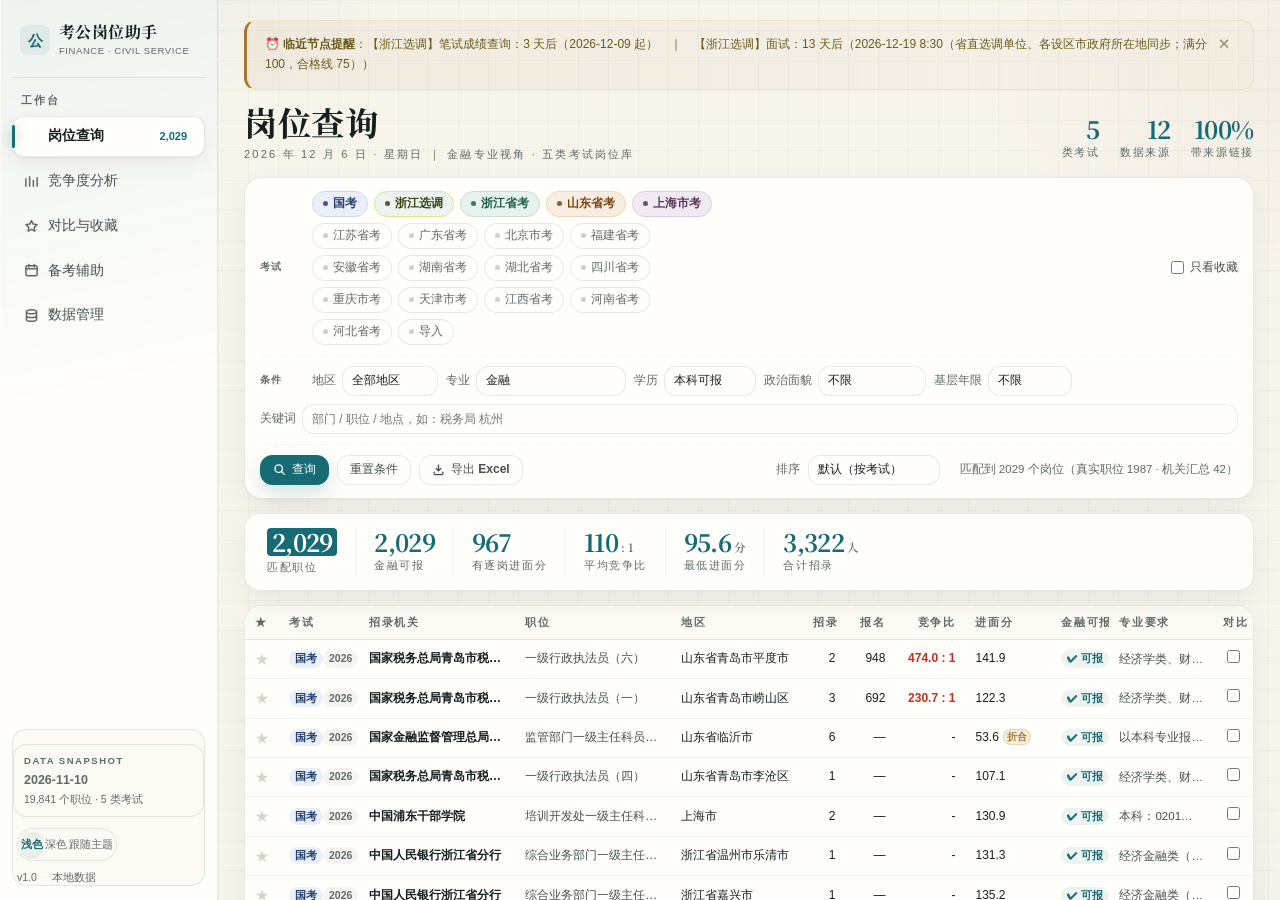
==== commit 764c0e4d: "feat: 考研 31 大类官方名单扩量 + 考公竞争度 19% + 实习实测链接，并修首屏卡顿 考研：院校专业记录 326→3429。艺术/翻译/会计/新传/心理/法律用公开招生单位名单扩量； 其余" ====
--- a/hub/modules/gongkao/index.html
+++ b/hub/modules/gongkao/index.html
@@ -14,7 +14,7 @@
   </script>
   <link rel="stylesheet" href="../../vendor/fonts/noto-serif-sc/600.css">
   <link rel="stylesheet" href="../../vendor/fonts/noto-serif-sc/700.css">
-  <link rel="stylesheet" href="style.css">
+  <link rel="stylesheet" href="style.css?v=20261110f">
   <link rel="stylesheet" href="../../shared/hub-module.css">
 </head>
 <body>
@@ -454,8 +454,7 @@
     if (el) el.textContent = `${d.getFullYear()} 年 ${d.getMonth() + 1} 月 ${d.getDate()} 日 · 星期${w} ｜ 金融专业视角 · 五类考试岗位库`;
   })();
 </script>
-<script src="lib/xlsx.full.min.js"></script>
-<script src="app.js?v=20261110c"></script>
+<script src="app.js?v=20261110h"></script>
 <script src="../../shared/hub-bridge.js"></script>
 </body>
 </html>
--- a/hub/modules/gongkao/style.css
+++ b/hub/modules/gongkao/style.css
@@ -418,6 +418,12 @@
 .ratio-hot { color: var(--danger); font-weight: 700; }
 .ratio-ok { color: var(--ok); font-weight: 700; }
 .ratio-mid { color: var(--warn); font-weight: 700; }
+/* 官方只公布比例区间（四川2027）：与精确竞争比在视觉上分开，避免被当成同一口径的数字 */
+.ratio-band { color: var(--muted, #6b7280); font-weight: 600; white-space: nowrap; }
+.ratio-band i {
+  font-style: normal; font-size: 10px; font-weight: 600; margin-left: 4px;
+  padding: 1px 4px; border-radius: 3px; border: 1px solid currentColor; opacity: .75;
+}
 
 /* ===================== 提醒横幅 ===================== */
 .reminder-banner {
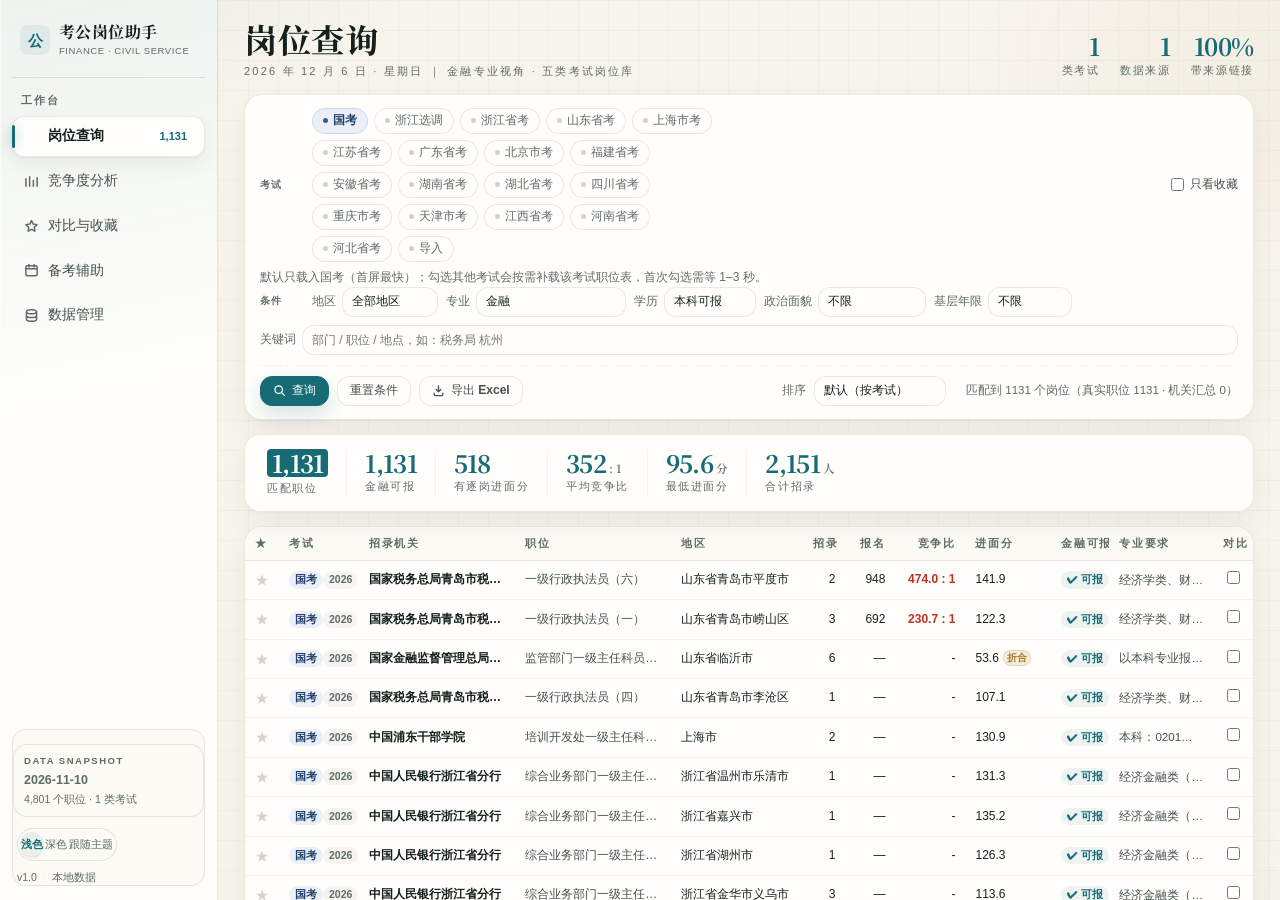
==== commit 602a8b75: "perf: 模块 iframe 保活 + 预热提前 + 考公默认只载国考 卡顿实测结论（线上新版本）：考公 HTML 首字节 1.5s、29KB 的 app.js 花 991ms、 188KB 数据 " ====
--- a/hub/modules/gongkao/index.html
+++ b/hub/modules/gongkao/index.html
@@ -14,7 +14,7 @@
   </script>
   <link rel="stylesheet" href="../../vendor/fonts/noto-serif-sc/600.css">
   <link rel="stylesheet" href="../../vendor/fonts/noto-serif-sc/700.css">
-  <link rel="stylesheet" href="style.css?v=20261110f">
+  <link rel="stylesheet" href="style.css?v=20261111a">
   <link rel="stylesheet" href="../../shared/hub-module.css">
 </head>
 <body>
@@ -107,10 +107,10 @@
           <span class="filter-label" id="examChecksLabel">考试</span>
           <div class="checkboxes" id="examChecks" role="group" aria-labelledby="examChecksLabel">
             <label data-exam="国考"><input type="checkbox" value="国考" checked>国考</label>
-            <label data-exam="浙江选调"><input type="checkbox" value="浙江选调" checked>浙江选调</label>
-            <label data-exam="浙江省考"><input type="checkbox" value="浙江省考" checked>浙江省考</label>
-            <label data-exam="山东省考"><input type="checkbox" value="山东省考" checked>山东省考</label>
-            <label data-exam="上海市考"><input type="checkbox" value="上海市考" checked>上海市考</label>
+            <label data-exam="浙江选调"><input type="checkbox" value="浙江选调">浙江选调</label>
+            <label data-exam="浙江省考"><input type="checkbox" value="浙江省考">浙江省考</label>
+            <label data-exam="山东省考"><input type="checkbox" value="山东省考">山东省考</label>
+            <label data-exam="上海市考"><input type="checkbox" value="上海市考">上海市考</label>
             <label data-exam="江苏省考"><input type="checkbox" value="江苏省考">江苏省考</label>
             <label data-exam="广东省考"><input type="checkbox" value="广东省考">广东省考</label>
             <label data-exam="北京市考"><input type="checkbox" value="北京市考">北京市考</label>
@@ -129,6 +129,7 @@
           <span class="spacer"></span>
           <label class="toggle"><input type="checkbox" id="fFavOnly">只看收藏</label>
         </div>
+        <p class="filter-hint">默认只载入国考（首屏最快）；勾选其他考试会按需补载该考试职位表，首次勾选需等 1–3 秒。</p>
 
         <div class="filter-row cond-row">
           <span class="filter-label">条件</span>
@@ -415,7 +416,7 @@
       </div>
       <div class="card">
         <h3>使用偏好</h3>
-        <label class="toggle" style="margin:4px 0 2px"><input type="checkbox" id="keepFiltersToggle">记住上次筛选条件（关闭时每次启动恢复默认：金融 + 本科可报 + 全选考试）</label>
+        <label class="toggle" style="margin:4px 0 2px"><input type="checkbox" id="keepFiltersToggle">记住上次筛选条件（关闭时每次启动恢复默认：金融 + 本科可报 + 国考）</label>
       </div>
       <div class="card">
         <h3>导入最新岗位表</h3>
@@ -454,7 +455,7 @@
     if (el) el.textContent = `${d.getFullYear()} 年 ${d.getMonth() + 1} 月 ${d.getDate()} 日 · 星期${w} ｜ 金融专业视角 · 五类考试岗位库`;
   })();
 </script>
-<script src="app.js?v=20261110h"></script>
+<script src="app.js?v=20261111a"></script>
 <script src="../../shared/hub-bridge.js"></script>
 </body>
 </html>
--- a/hub/modules/gongkao/style.css
+++ b/hub/modules/gongkao/style.css
@@ -415,6 +415,9 @@
   vertical-align: 1px; cursor: help;
 }
 
+/* 首屏只载国考，提示可以按需补载其他考试 */
+.filter-hint { margin: 6px 0 0; font-size: 12px; line-height: 1.55; color: var(--muted); }
+
 .ratio-hot { color: var(--danger); font-weight: 700; }
 .ratio-ok { color: var(--ok); font-weight: 700; }
 .ratio-mid { color: var(--warn); font-weight: 700; }
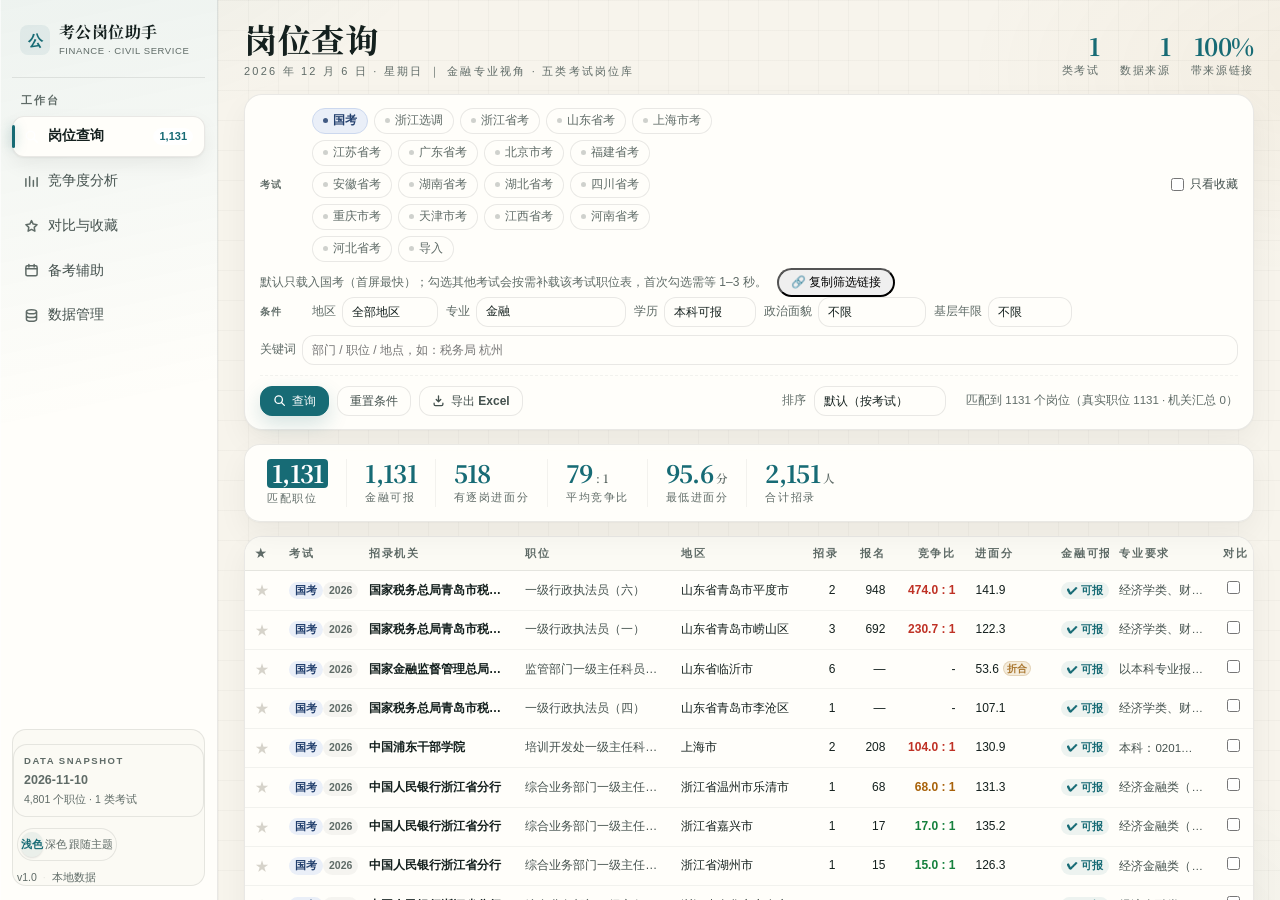
==== commit a6c5e4ba: "feat: 六个小功能（⌘K搜索/筛选链接/三轨看板/.ics/完整度/离线SW）+ 首页简洁版预览稿 - ⌘K 全局搜索面板，复用 88,134 条索引分组直达 - 考公/考研筛选即链接：URL↔控" ====
--- a/hub/modules/gongkao/index.html
+++ b/hub/modules/gongkao/index.html
@@ -14,7 +14,7 @@
   </script>
   <link rel="stylesheet" href="../../vendor/fonts/noto-serif-sc/600.css">
   <link rel="stylesheet" href="../../vendor/fonts/noto-serif-sc/700.css">
-  <link rel="stylesheet" href="style.css?v=20261111a">
+  <link rel="stylesheet" href="style.css?v=20261114a">
   <link rel="stylesheet" href="../../shared/hub-module.css">
 </head>
 <body>
@@ -129,7 +129,7 @@
           <span class="spacer"></span>
           <label class="toggle"><input type="checkbox" id="fFavOnly">只看收藏</label>
         </div>
-        <p class="filter-hint">默认只载入国考（首屏最快）；勾选其他考试会按需补载该考试职位表，首次勾选需等 1–3 秒。</p>
+        <p class="filter-hint">默认只载入国考（首屏最快）；勾选其他考试会按需补载该考试职位表，首次勾选需等 1–3 秒。<button class="chip copy-filter-link" id="copyFilterLink" type="button" title="把当前筛选条件生成链接，发给同学打开即同款筛选">🔗 复制筛选链接</button></p>
 
         <div class="filter-row cond-row">
           <span class="filter-label">条件</span>
@@ -455,7 +455,7 @@
     if (el) el.textContent = `${d.getFullYear()} 年 ${d.getMonth() + 1} 月 ${d.getDate()} 日 · 星期${w} ｜ 金融专业视角 · 五类考试岗位库`;
   })();
 </script>
-<script src="app.js?v=20261111a"></script>
+<script src="app.js?v=20261114a"></script>
 <script src="../../shared/hub-bridge.js"></script>
 </body>
 </html>
--- a/hub/modules/gongkao/style.css
+++ b/hub/modules/gongkao/style.css
@@ -793,3 +793,6 @@
 .boot-tip { font-size: 11.5px; color: var(--ink-3); }
 @keyframes bootPulse { 0%,100% { transform: scale(1); } 50% { transform: scale(1.06); } }
 @keyframes bootSlide { 0% { margin-left: -40%; } 100% { margin-left: 100%; } }
+
+/* 复制筛选链接按钮 */
+.copy-filter-link { margin-left: 10px; padding: 4px 12px; font-size: 12px; vertical-align: middle; }
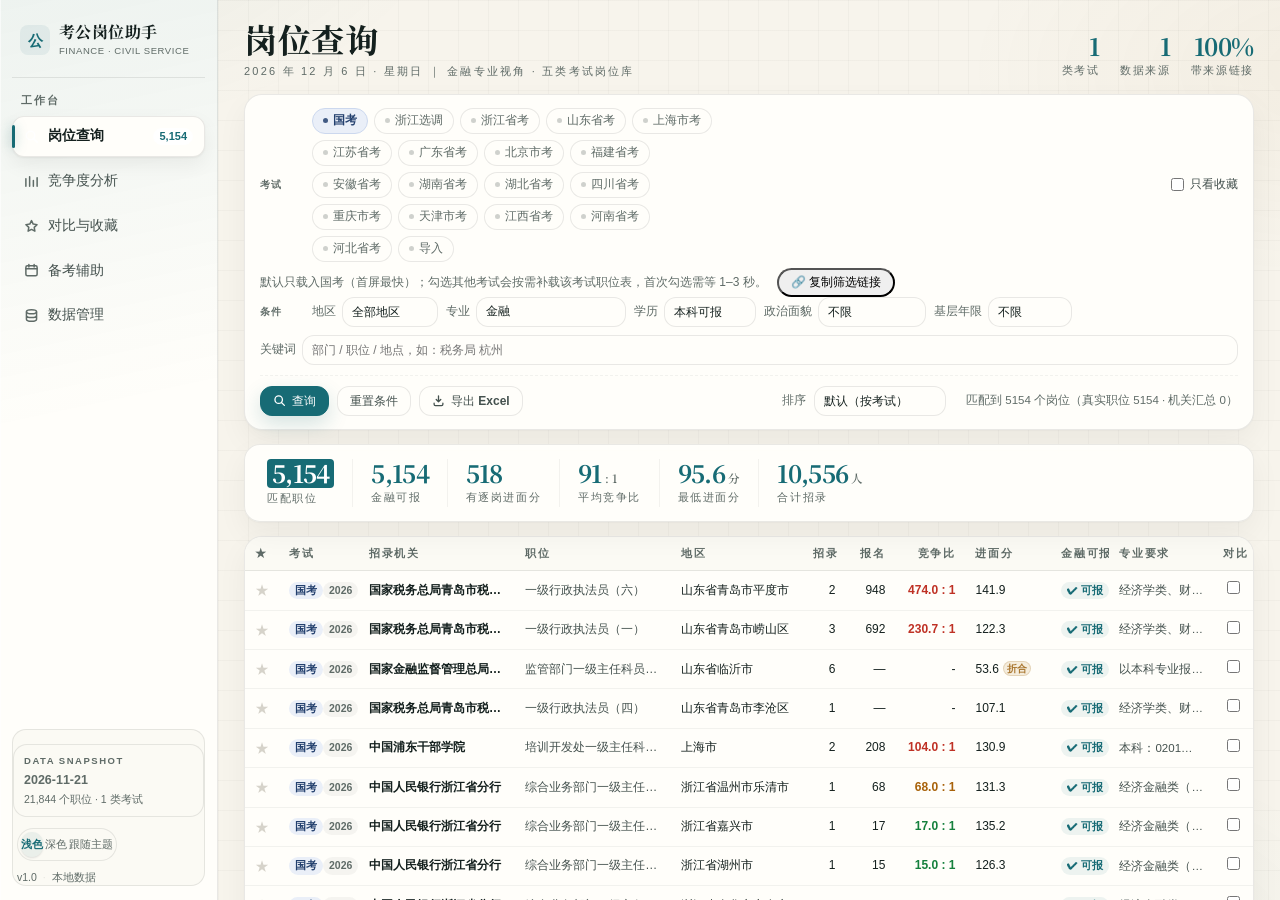
==== commit 2667e5c8: "data: 考公数据更新至2027——国考全量(19,426)/山东(5,517)/上海(1,091)，索引 g 81,182→99,092 - 国考2027 全量 19,426职/35,691人（原" ====
--- a/hub/modules/gongkao/index.html
+++ b/hub/modules/gongkao/index.html
@@ -455,7 +455,7 @@
     if (el) el.textContent = `${d.getFullYear()} 年 ${d.getMonth() + 1} 月 ${d.getDate()} 日 · 星期${w} ｜ 金融专业视角 · 五类考试岗位库`;
   })();
 </script>
-<script src="app.js?v=20261114a"></script>
+<script src="app.js?v=20261121a"></script>
 <script src="../../shared/hub-bridge.js"></script>
 </body>
 </html>
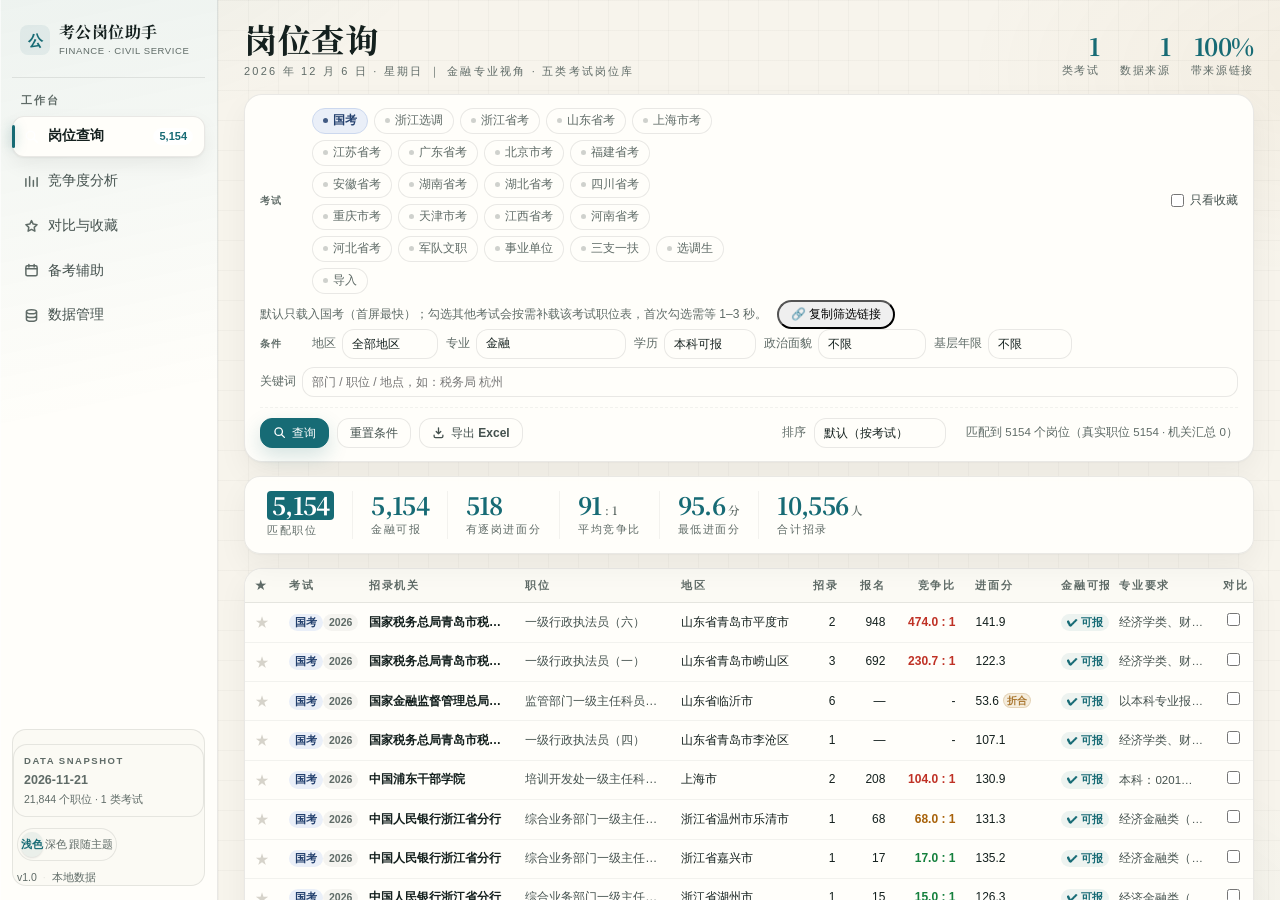
==== commit ea8f43a4: "data: 扩充考公——军队文职+三支一扶+事业单位(16省)+选调生(9省)，索引 g 99,092→154,965 - 军队文职 2026 参考 18,668/22,812（2027 官方不公开总" ====
--- a/hub/modules/gongkao/index.html
+++ b/hub/modules/gongkao/index.html
@@ -124,6 +124,10 @@
             <label data-exam="江西省考"><input type="checkbox" value="江西省考">江西省考</label>
             <label data-exam="河南省考"><input type="checkbox" value="河南省考">河南省考</label>
             <label data-exam="河北省考"><input type="checkbox" value="河北省考">河北省考</label>
+            <label data-exam="军队文职"><input type="checkbox" value="军队文职">军队文职</label>
+            <label data-exam="事业单位"><input type="checkbox" value="事业单位">事业单位</label>
+            <label data-exam="三支一扶"><input type="checkbox" value="三支一扶">三支一扶</label>
+            <label data-exam="选调生"><input type="checkbox" value="选调生">选调生</label>
             <label><input type="checkbox" value="自定义导入">导入</label>
           </div>
           <span class="spacer"></span>
@@ -455,7 +459,7 @@
     if (el) el.textContent = `${d.getFullYear()} 年 ${d.getMonth() + 1} 月 ${d.getDate()} 日 · 星期${w} ｜ 金融专业视角 · 五类考试岗位库`;
   })();
 </script>
-<script src="app.js?v=20261121a"></script>
+<script src="app.js?v=20261121e"></script>
 <script src="../../shared/hub-bridge.js"></script>
 </body>
 </html>
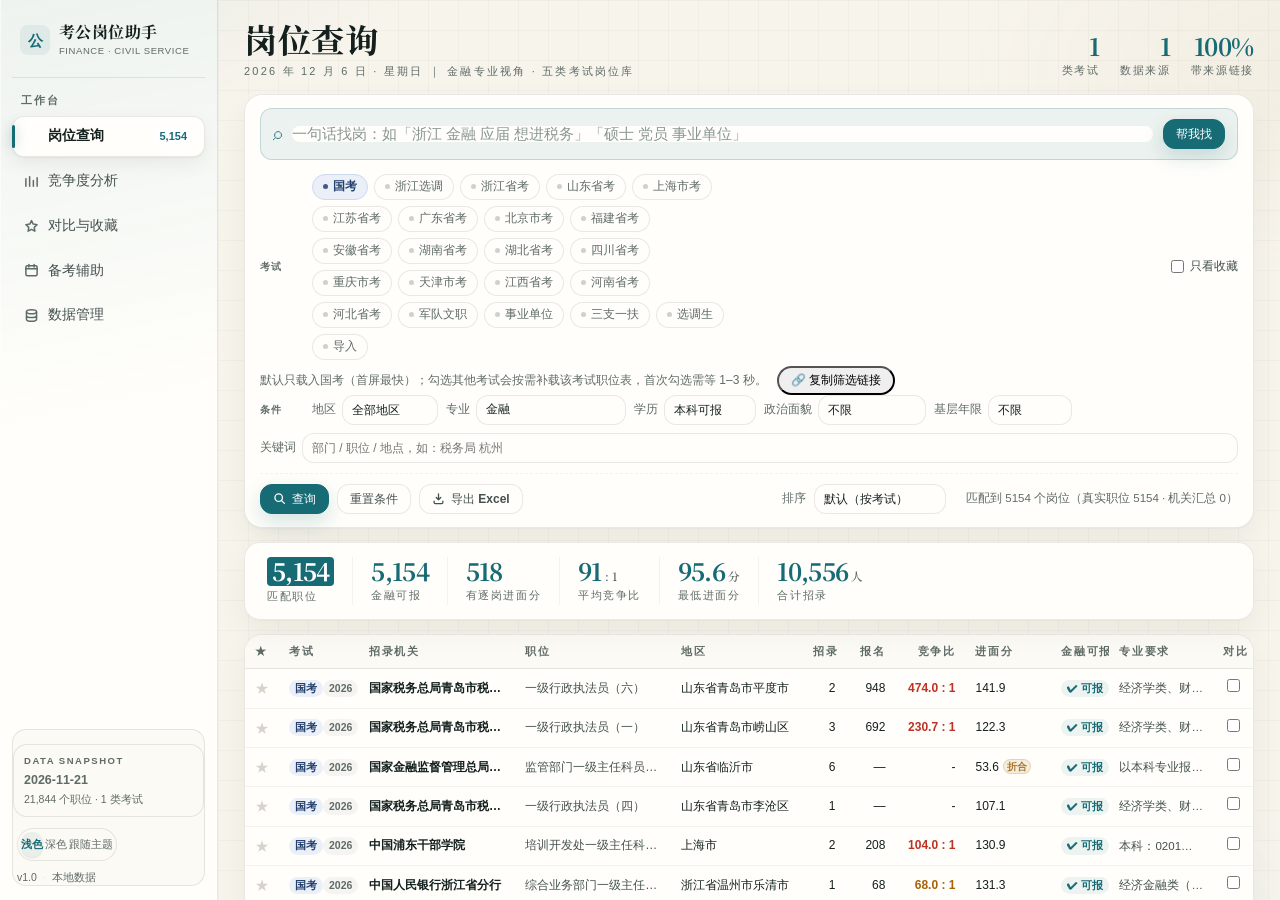
==== commit 31c7fb09: "feat: 考研四类逐校补深 + 三轨结论卡/数据看板/一句话找岗 - 计算机/法律/教育/会计 130 校 218 行官方核验：2026复试线原文、学费学制、拟招、官方报录比，附校方出处与快照；新增" ====
--- a/hub/modules/gongkao/index.html
+++ b/hub/modules/gongkao/index.html
@@ -14,7 +14,7 @@
   </script>
   <link rel="stylesheet" href="../../vendor/fonts/noto-serif-sc/600.css">
   <link rel="stylesheet" href="../../vendor/fonts/noto-serif-sc/700.css">
-  <link rel="stylesheet" href="style.css?v=20261114a">
+  <link rel="stylesheet" href="style.css?v=20261121h">
   <link rel="stylesheet" href="../../shared/hub-module.css">
 </head>
 <body>
@@ -103,6 +103,11 @@
       </div>
 
       <div class="card filter-card">
+        <div class="nl-row">
+          <span class="nl-ico" aria-hidden="true">⌕</span>
+          <input id="nlSearch" type="text" autocomplete="off" placeholder="一句话找岗：如「浙江 金融 应届 想进税务」「硕士 党员 事业单位」">
+          <button id="nlGo" class="btn primary" type="button">帮我找</button>
+        </div>
         <div class="filter-row exam-row">
           <span class="filter-label" id="examChecksLabel">考试</span>
           <div class="checkboxes" id="examChecks" role="group" aria-labelledby="examChecksLabel">
@@ -459,7 +464,7 @@
     if (el) el.textContent = `${d.getFullYear()} 年 ${d.getMonth() + 1} 月 ${d.getDate()} 日 · 星期${w} ｜ 金融专业视角 · 五类考试岗位库`;
   })();
 </script>
-<script src="app.js?v=20261121e"></script>
+<script src="app.js?v=20261121h"></script>
 <script src="../../shared/hub-bridge.js"></script>
 </body>
 </html>
--- a/hub/modules/gongkao/style.css
+++ b/hub/modules/gongkao/style.css
@@ -796,3 +796,9 @@
 
 /* 复制筛选链接按钮 */
 .copy-filter-link { margin-left: 10px; padding: 4px 12px; font-size: 12px; vertical-align: middle; }
+/* 一句话找岗 */
+.nl-row { display: flex; align-items: center; gap: 10px; margin-bottom: 14px; padding: 10px 12px; background: rgba(23,107,117,.08); border: 1px solid rgba(23,107,117,.2); border-radius: 12px; }
+.nl-ico { flex: none; font-size: 18px; color: #176B75; opacity: .8; }
+.nl-row input { flex: 1; min-width: 0; border: 0; background: transparent; font-size: 14.5px; color: inherit; outline: none; }
+.nl-row input::placeholder { color: #8a9691; }
+.nl-row .btn { flex: none; white-space: nowrap; }
